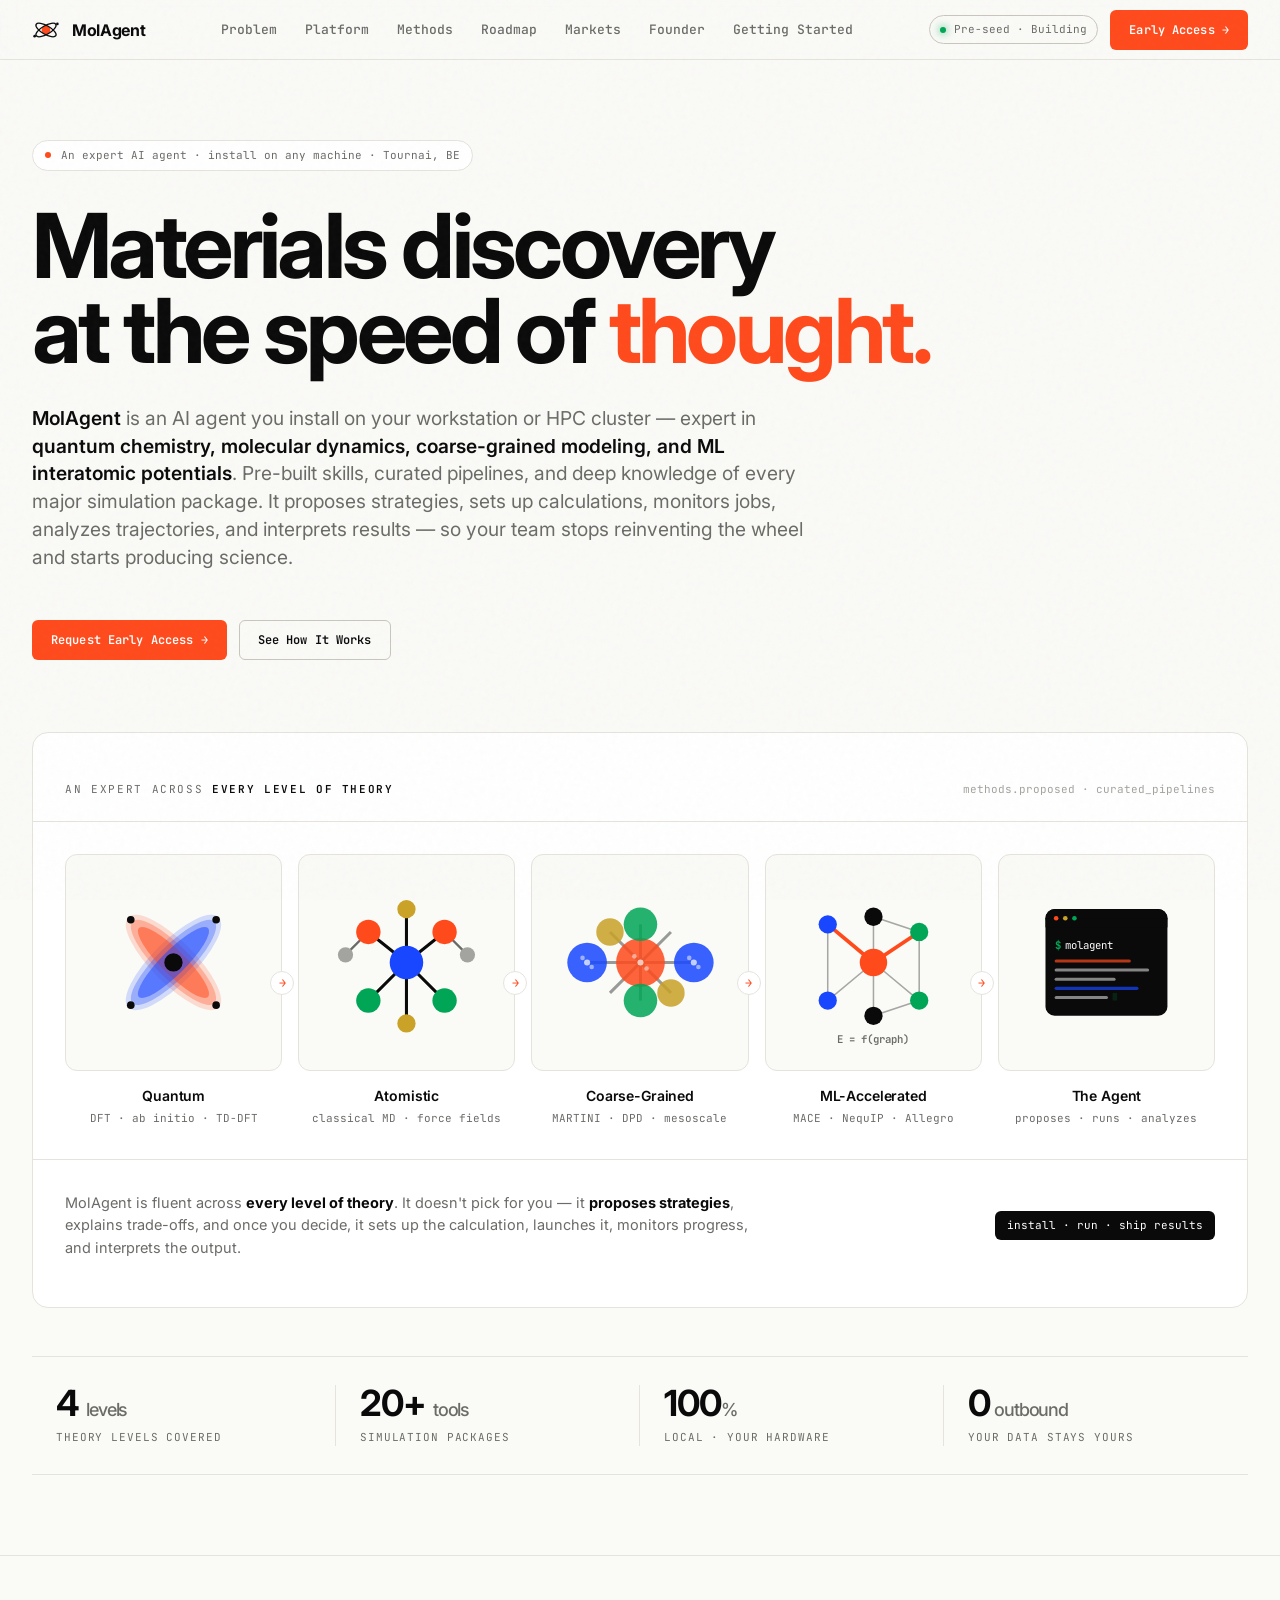
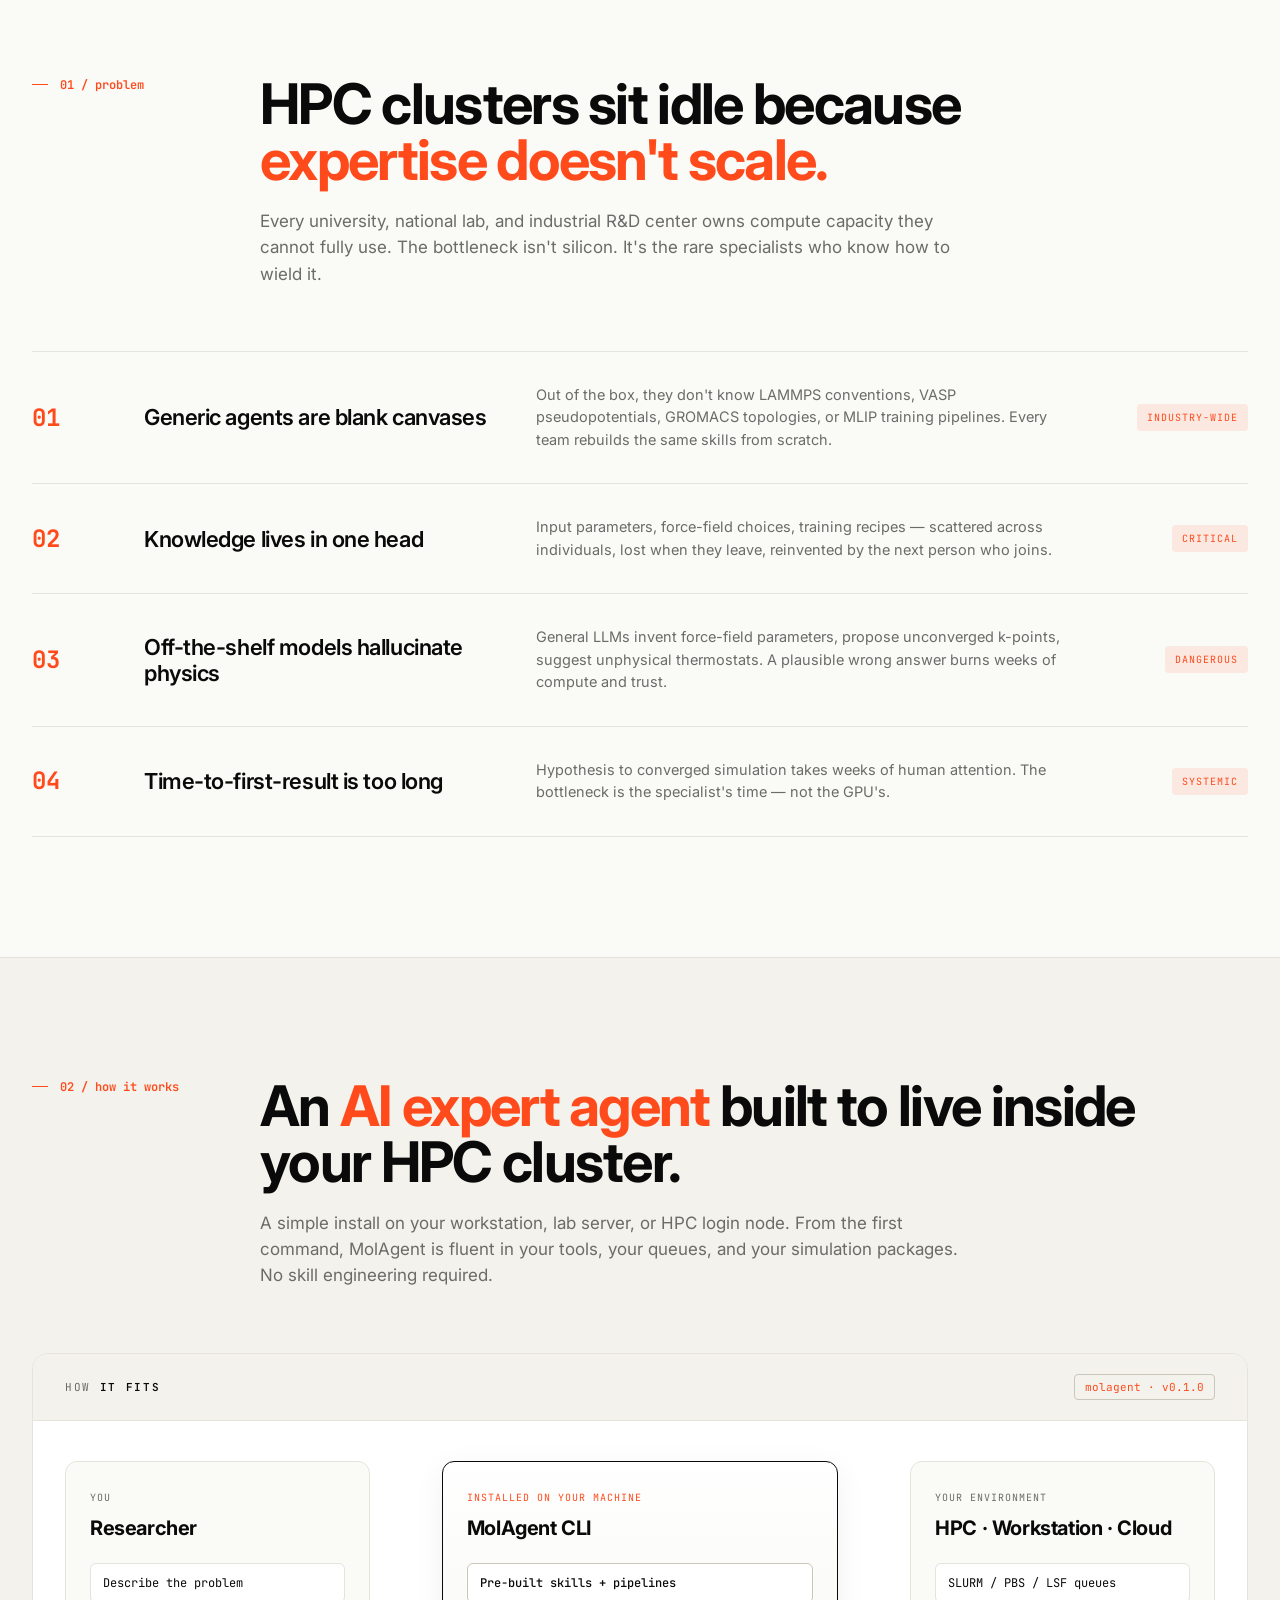
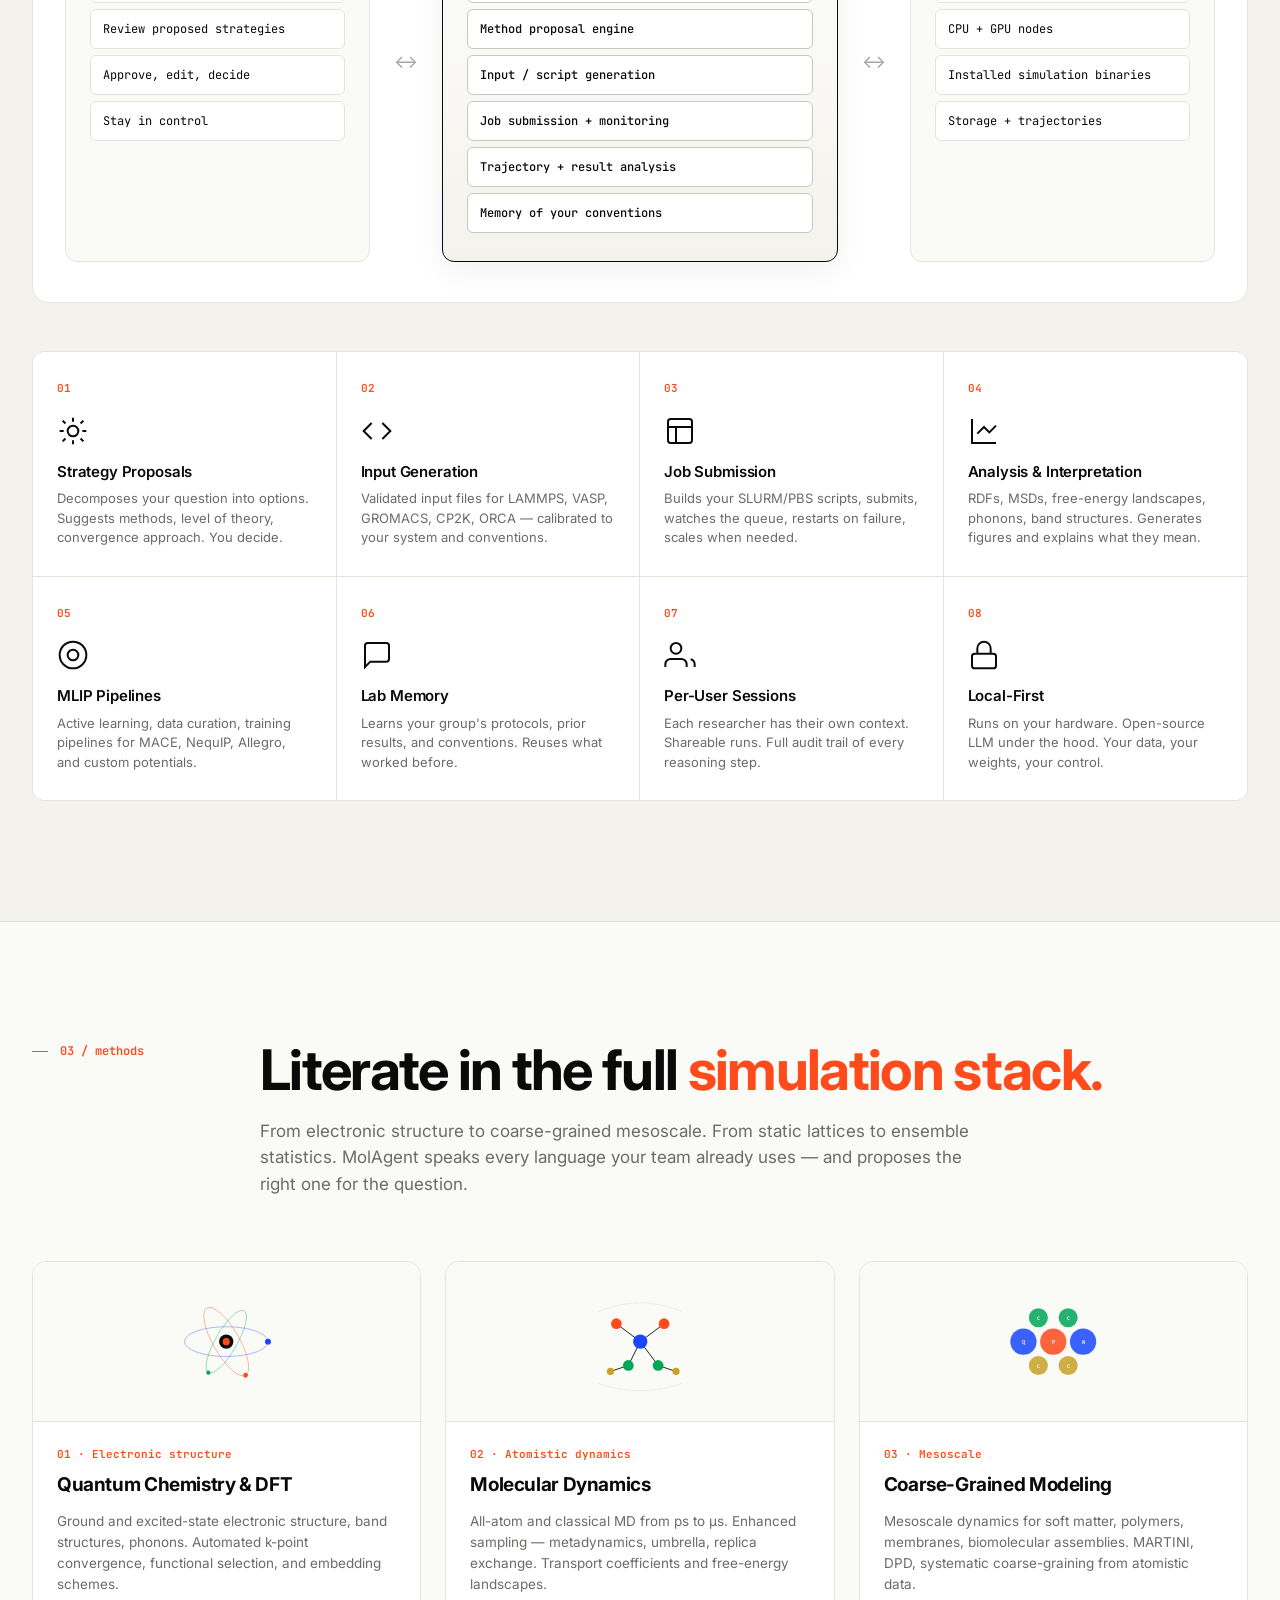
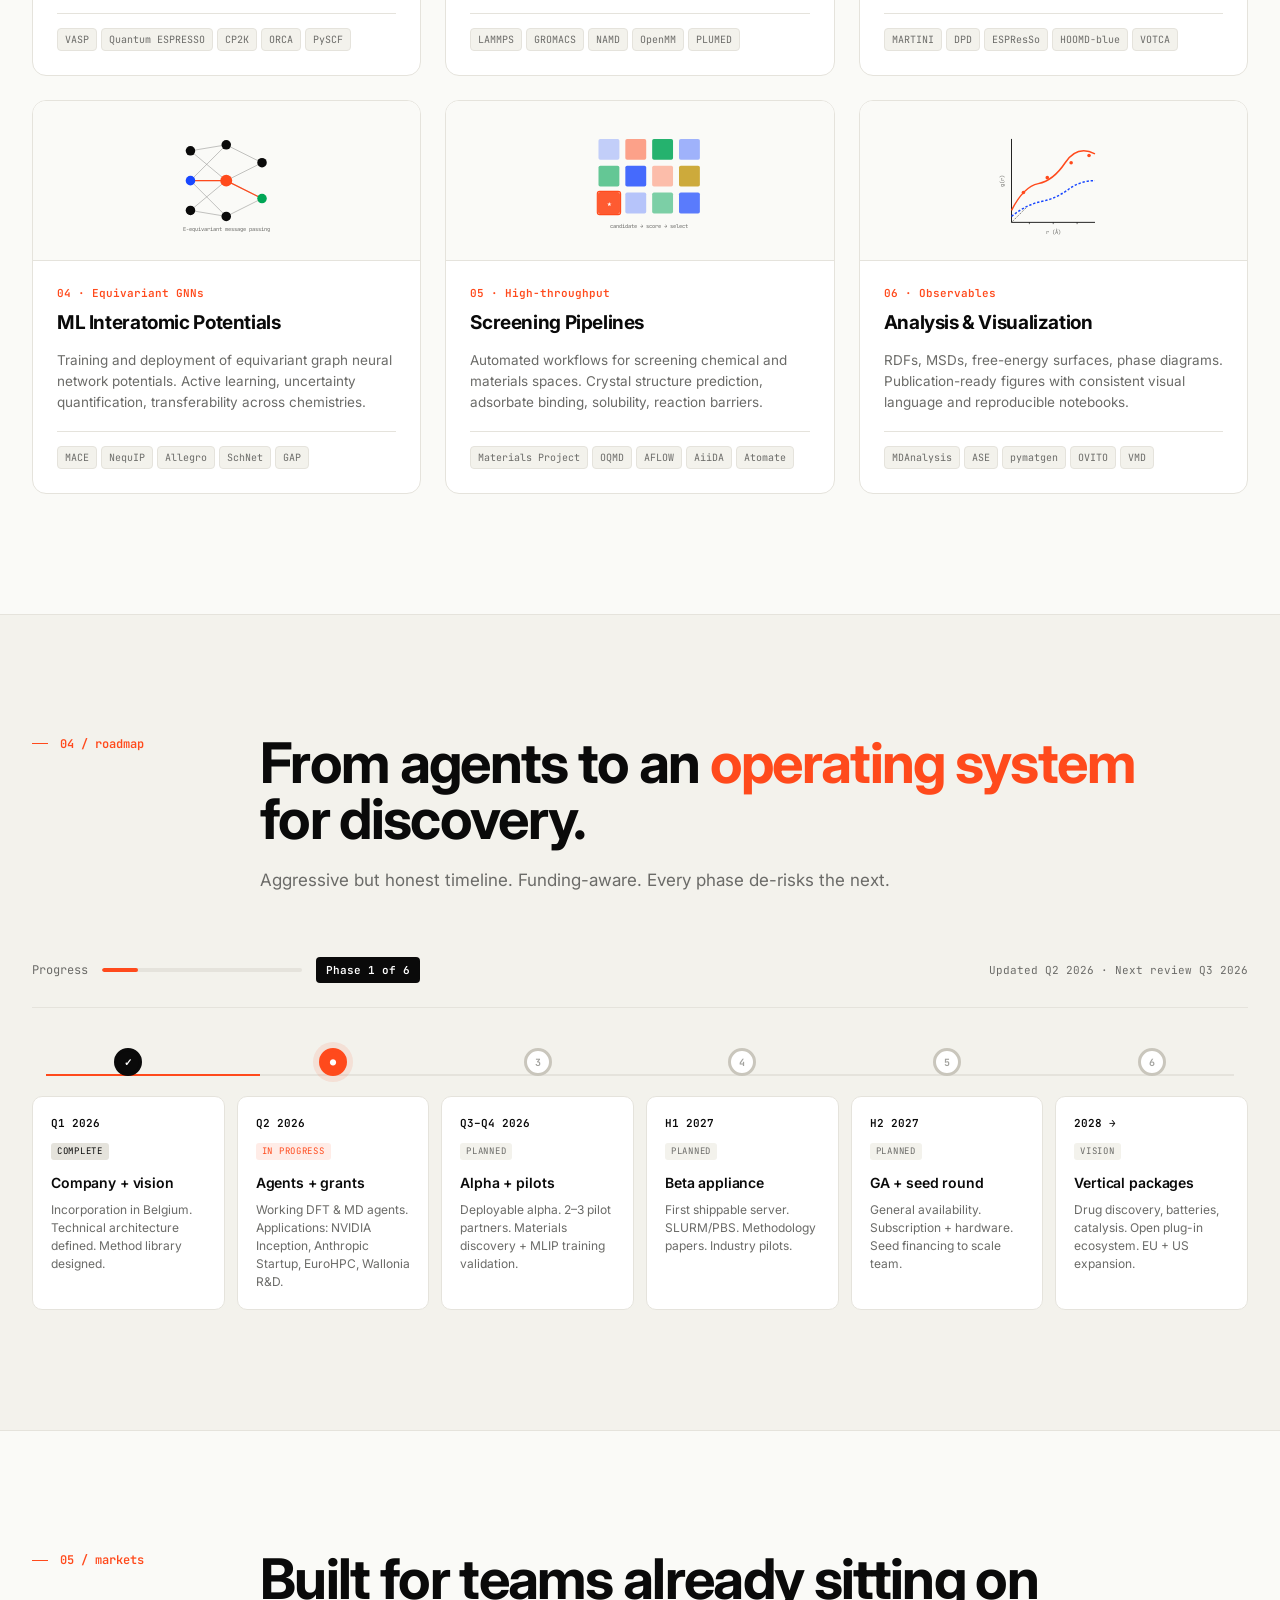
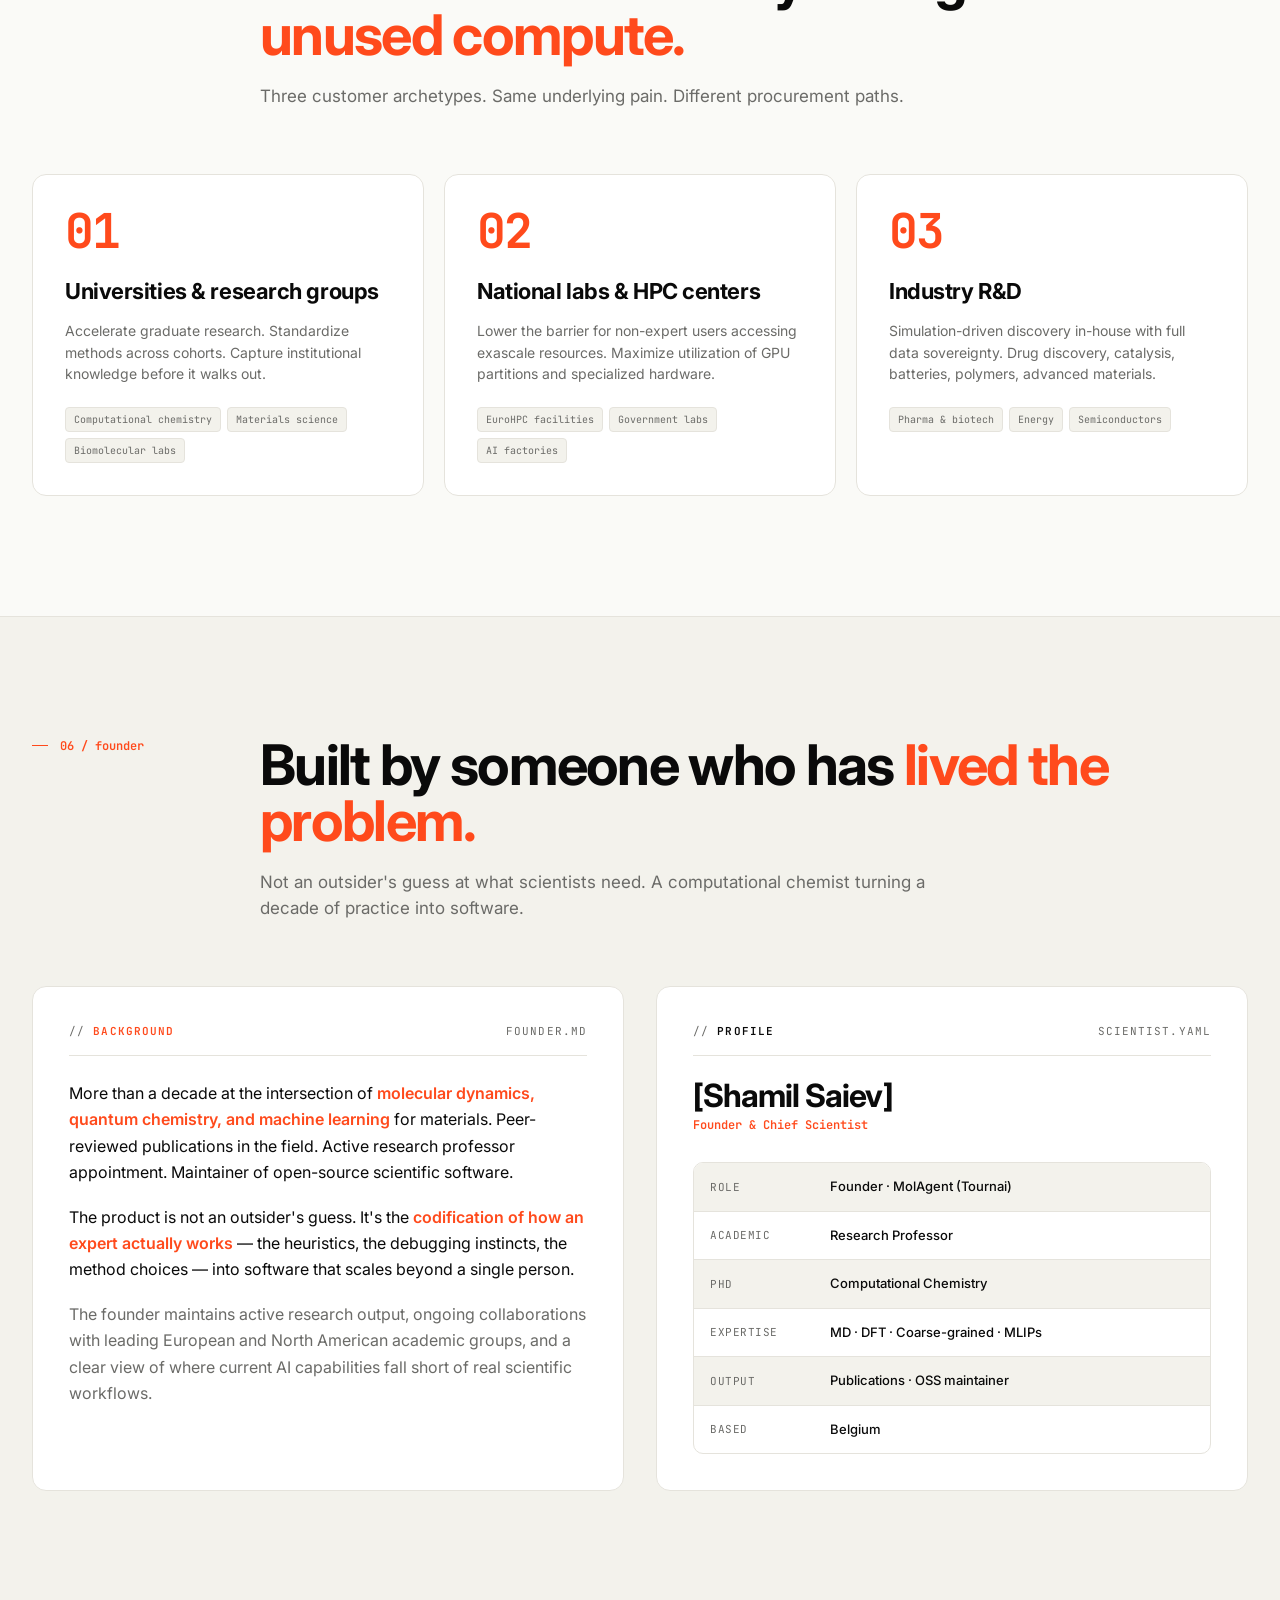
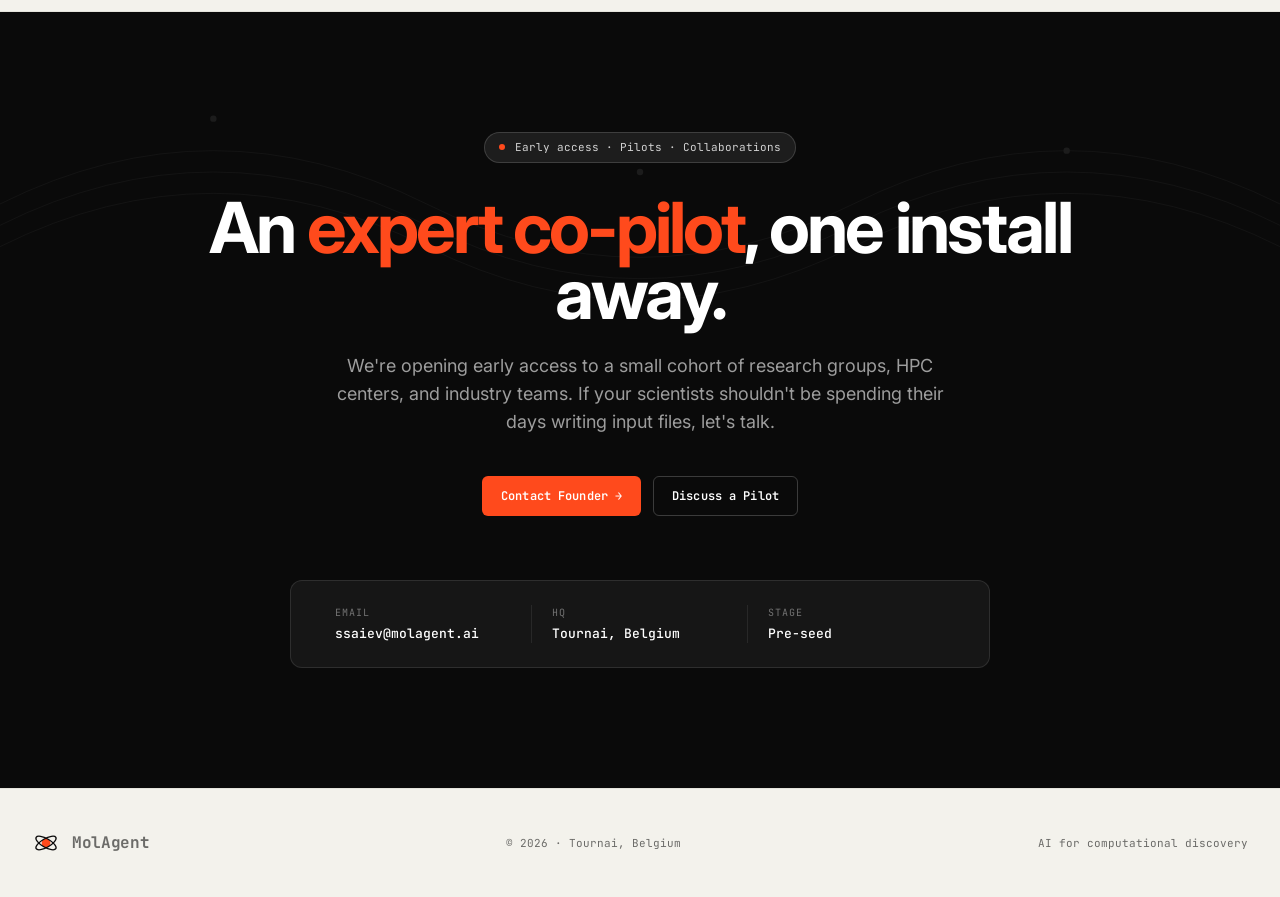
==== index.html @ 785f3c40 "fix: use real ssaiev@molagent.ai in contact links Replace placeholder molagent.example addresses in " ====
<!DOCTYPE html>
<html lang="en">
<head>
<meta charset="UTF-8" />
<meta name="viewport" content="width=device-width, initial-scale=1.0" />
<title>MolAgent — Materials discovery at the speed of thought.</title>
<meta name="description" content="Install MolAgent on your HPC or workstation. An AI expert in molecular dynamics, quantum chemistry, coarse-grained modeling, and ML interatomic potentials — with curated skills, pipelines, and tools for every major simulation package." />

<link rel="preconnect" href="https://fonts.googleapis.com">
<link rel="preconnect" href="https://fonts.gstatic.com" crossorigin>
<link href="https://fonts.googleapis.com/css2?family=Inter:wght@300;400;500;600;700;800&family=JetBrains+Mono:wght@400;500;600&display=swap" rel="stylesheet">

<style>
:root {
  --bg: #fafaf7;
  --bg-2: #f3f2ec;
  --panel: #ffffff;
  --ink: #0a0a0a;
  --ink-2: #1a1a1a;
  --muted: #6b6b68;
  --muted-2: #a3a39f;
  --line: #e5e3dc;
  --line-strong: #c9c6bc;
  --accent: #ff4a1c;
  --accent-glow: rgba(255, 74, 28, 0.1);
  --accent-2: #1847ff;
  --accent-3: #00a656;
  --warning: #c9a227;

  --sans: 'Inter', -apple-system, BlinkMacSystemFont, sans-serif;
  --mono: 'JetBrains Mono', 'SF Mono', Menlo, monospace;
}

* { box-sizing: border-box; margin: 0; padding: 0; }
html { scroll-behavior: smooth; }

body {
  font-family: var(--sans);
  background: var(--bg);
  color: var(--ink);
  font-size: 15px;
  line-height: 1.5;
  -webkit-font-smoothing: antialiased;
  overflow-x: hidden;
}

a { color: inherit; text-decoration: none; }

/* Subtle noise/paper texture */
body::before {
  content: "";
  position: fixed;
  inset: 0;
  pointer-events: none;
  z-index: 1000;
  opacity: 0.03;
  background-image: url("data:image/svg+xml;utf8,<svg viewBox='0 0 200 200' xmlns='http://www.w3.org/2000/svg'><filter id='n'><feTurbulence type='fractalNoise' baseFrequency='0.85' numOctaves='3'/></filter><rect width='100%25' height='100%25' filter='url(%23n)'/></svg>");
}

/* ============ TOP BAR ============ */
.topbar {
  position: fixed;
  top: 0; left: 0; right: 0;
  height: 60px;
  background: rgba(250, 250, 247, 0.85);
  backdrop-filter: blur(16px);
  border-bottom: 1px solid var(--line);
  z-index: 100;
  display: flex;
  align-items: center;
}

.topbar-inner {
  max-width: 1400px;
  width: 100%;
  margin: 0 auto;
  padding: 0 32px;
  display: flex;
  align-items: center;
  justify-content: space-between;
  gap: 24px;
}

.brand {
  display: flex;
  align-items: center;
  gap: 12px;
  font-weight: 700;
  font-size: 16px;
  letter-spacing: -0.02em;
}

.brand-mark {
  width: 28px;
  height: 28px;
  position: relative;
  display: inline-block;
}

.brand-mark svg { width: 100%; height: 100%; }

.nav-links {
  display: flex;
  gap: 28px;
  font-family: var(--mono);
  font-size: 13px;
  font-weight: 500;
}

.nav-links a {
  color: var(--muted);
  transition: color 0.15s;
  position: relative;
}

.nav-links a::after {
  content: "";
  position: absolute;
  bottom: -22px;
  left: 0;
  right: 0;
  height: 2px;
  background: var(--accent);
  transform: scaleX(0);
  transition: transform 0.2s;
}

.nav-links a:hover { color: var(--ink); }
.nav-links a:hover::after { transform: scaleX(1); }

.topbar-right {
  display: flex;
  align-items: center;
  gap: 12px;
  font-family: var(--mono);
  font-size: 12px;
}

.status-pill {
  display: flex;
  align-items: center;
  gap: 8px;
  padding: 5px 10px;
  border: 1px solid var(--line-strong);
  border-radius: 100px;
  color: var(--muted);
  font-size: 11px;
}

.status-dot {
  width: 6px;
  height: 6px;
  background: var(--accent-3);
  border-radius: 50%;
  box-shadow: 0 0 8px var(--accent-3);
  animation: pulse 2s ease infinite;
}

@keyframes pulse {
  0%, 100% { opacity: 1; transform: scale(1); }
  50% { opacity: 0.6; transform: scale(1.3); }
}

.btn {
  display: inline-flex;
  align-items: center;
  gap: 8px;
  padding: 10px 18px;
  border-radius: 6px;
  font-family: var(--mono);
  font-size: 12px;
  font-weight: 600;
  letter-spacing: 0.01em;
  transition: all 0.15s;
  cursor: pointer;
  border: 1px solid transparent;
}

.btn-primary { background: var(--ink); color: var(--bg); }
.btn-primary:hover { background: var(--accent); transform: translateY(-1px); }

.btn-ghost {
  background: transparent;
  color: var(--ink);
  border-color: var(--line-strong);
}
.btn-ghost:hover { border-color: var(--ink); background: var(--bg-2); }

.btn-accent {
  background: var(--accent);
  color: white;
}
.btn-accent:hover { background: #e33a0d; transform: translateY(-1px); box-shadow: 0 6px 20px var(--accent-glow); }

@media (max-width: 900px) {
  .nav-links, .status-pill { display: none; }
  .topbar-inner { padding: 0 20px; }
}

/* ============ HERO ============ */
.hero {
  padding: 140px 32px 80px;
  border-bottom: 1px solid var(--line);
  position: relative;
  overflow: hidden;
}

.hero-inner {
  max-width: 1400px;
  margin: 0 auto;
}

.hero-tag {
  display: inline-flex;
  align-items: center;
  gap: 10px;
  padding: 6px 12px;
  background: white;
  border: 1px solid var(--line);
  border-radius: 100px;
  font-family: var(--mono);
  font-size: 11px;
  color: var(--muted);
  margin-bottom: 32px;
}

.hero-tag-dot {
  width: 6px;
  height: 6px;
  background: var(--accent);
  border-radius: 50%;
}

.hero-headline {
  font-size: clamp(40px, 7vw, 96px);
  line-height: 0.95;
  letter-spacing: -0.04em;
  font-weight: 700;
  max-width: 1200px;
  margin-bottom: 32px;
}

.hero-headline .accent {
  color: var(--accent);
}

.hero-headline .strike {
  position: relative;
  display: inline-block;
  color: var(--muted-2);
}

.hero-headline .strike::after {
  content: "";
  position: absolute;
  left: 0;
  right: 0;
  top: 52%;
  height: 4px;
  background: var(--accent);
  transform: rotate(-2deg);
}

.hero-sub {
  font-size: clamp(17px, 1.5vw, 22px);
  color: var(--muted);
  max-width: 780px;
  line-height: 1.45;
  margin-bottom: 48px;
  font-weight: 400;
}

.hero-sub strong { color: var(--ink); font-weight: 600; }

.hero-ctas {
  display: flex;
  gap: 12px;
  flex-wrap: wrap;
  margin-bottom: 72px;
}

/* ============ SCALE VIZ - THE BIG ONE ============ */
.scale-viz {
  position: relative;
  padding: 48px 0;
  margin-bottom: 48px;
  background: var(--panel);
  border: 1px solid var(--line);
  border-radius: 16px;
  overflow: hidden;
}

.scale-viz-header {
  padding: 0 32px 24px;
  display: flex;
  justify-content: space-between;
  align-items: baseline;
  flex-wrap: wrap;
  gap: 16px;
  border-bottom: 1px solid var(--line);
  margin-bottom: 32px;
}

.scale-viz-title {
  font-family: var(--mono);
  font-size: 11px;
  color: var(--muted);
  text-transform: uppercase;
  letter-spacing: 0.15em;
}

.scale-viz-title strong {
  color: var(--ink);
  font-weight: 600;
}

.scale-viz-meta {
  font-family: var(--mono);
  font-size: 11px;
  color: var(--muted-2);
}

.scale-axis {
  position: relative;
  padding: 0 32px;
  display: grid;
  grid-template-columns: repeat(5, 1fr);
  gap: 16px;
  align-items: end;
}

.scale-item {
  position: relative;
  text-align: center;
}

.scale-viz-box {
  width: 100%;
  aspect-ratio: 1;
  background: var(--bg);
  border: 1px solid var(--line);
  border-radius: 12px;
  display: grid;
  place-items: center;
  margin-bottom: 14px;
  transition: all 0.3s;
  overflow: hidden;
  position: relative;
}

.scale-item:hover .scale-viz-box {
  border-color: var(--accent);
  transform: translateY(-4px);
  box-shadow: 0 12px 32px rgba(0,0,0,0.08);
}

.scale-item:hover .scale-viz-box svg {
  transform: scale(1.05);
}

.scale-viz-box svg {
  width: 85%;
  height: 85%;
  transition: transform 0.3s;
}

.scale-label {
  font-weight: 600;
  font-size: 14px;
  margin-bottom: 4px;
  letter-spacing: -0.01em;
}

.scale-units {
  font-family: var(--mono);
  font-size: 11px;
  color: var(--muted);
}

.scale-arrow {
  position: absolute;
  top: calc(50% - 20px);
  right: -12px;
  width: 24px;
  height: 24px;
  background: white;
  border: 1px solid var(--line);
  border-radius: 50%;
  display: grid;
  place-items: center;
  color: var(--accent);
  font-family: var(--mono);
  font-size: 12px;
  font-weight: 600;
  z-index: 2;
}

.scale-item:last-child .scale-arrow { display: none; }

.scale-caption {
  padding: 32px 32px 0;
  border-top: 1px solid var(--line);
  margin-top: 32px;
  display: grid;
  grid-template-columns: 1fr auto;
  gap: 24px;
  align-items: center;
}

.scale-caption-text {
  font-size: 14.5px;
  color: var(--muted);
  line-height: 1.55;
  max-width: 700px;
}

.scale-caption-text strong { color: var(--ink); }

.scale-caption-badge {
  font-family: var(--mono);
  font-size: 11px;
  padding: 6px 12px;
  background: var(--ink);
  color: white;
  border-radius: 6px;
}

@media (max-width: 900px) {
  .scale-axis { grid-template-columns: repeat(3, 1fr); }
  .scale-item:nth-child(4) .scale-arrow,
  .scale-item:nth-child(3) .scale-arrow { display: none; }
}

@media (max-width: 560px) {
  .scale-axis { grid-template-columns: repeat(2, 1fr); }
  .scale-arrow { display: none !important; }
  .scale-caption { grid-template-columns: 1fr; }
}

/* ============ HERO STATS STRIP ============ */
.stats-strip {
  display: grid;
  grid-template-columns: repeat(4, 1fr);
  gap: 0;
  border-top: 1px solid var(--line);
  border-bottom: 1px solid var(--line);
  padding: 28px 0;
  margin-top: 32px;
}

.stat {
  text-align: left;
  padding: 0 24px;
  border-right: 1px solid var(--line);
}

.stat:last-child { border-right: none; }

.stat-num {
  font-size: 36px;
  font-weight: 700;
  letter-spacing: -0.03em;
  line-height: 1;
  margin-bottom: 8px;
}

.stat-num .unit {
  font-size: 18px;
  color: var(--muted);
  font-weight: 500;
}

.stat-label {
  font-family: var(--mono);
  font-size: 11px;
  color: var(--muted);
  text-transform: uppercase;
  letter-spacing: 0.08em;
}

@media (max-width: 700px) {
  .stats-strip { grid-template-columns: 1fr 1fr; }
  .stat { padding: 16px; border-right: none; border-bottom: 1px solid var(--line); }
  .stat:nth-child(3), .stat:last-child { border-bottom: none; }
}

/* ============ SECTIONS ============ */
.section {
  padding: 120px 32px;
  border-bottom: 1px solid var(--line);
}

.section-inner { max-width: 1400px; margin: 0 auto; }

.section-alt { background: var(--bg-2); }

.section-header {
  display: grid;
  grid-template-columns: 180px 1fr;
  gap: 48px;
  margin-bottom: 64px;
  align-items: start;
}

.section-num {
  font-family: var(--mono);
  font-size: 12px;
  color: var(--accent);
  font-weight: 600;
  display: flex;
  align-items: center;
  gap: 12px;
  position: sticky;
  top: 80px;
}

.section-num::before {
  content: "";
  width: 16px;
  height: 1px;
  background: var(--accent);
}

.section-title {
  font-size: clamp(32px, 4.5vw, 56px);
  line-height: 1.0;
  letter-spacing: -0.03em;
  font-weight: 700;
  margin-bottom: 20px;
  max-width: 900px;
}

.section-title .accent { color: var(--accent); }

.section-intro {
  color: var(--muted);
  font-size: 17px;
  line-height: 1.55;
  max-width: 720px;
}

@media (max-width: 900px) {
  .section { padding: 72px 24px; }
  .section-header { grid-template-columns: 1fr; gap: 16px; }
  .section-num { position: static; }
}

/* ============ PROBLEM ============ */
.problem-rows {
  display: flex;
  flex-direction: column;
  border-top: 1px solid var(--line);
}

.problem-row {
  display: grid;
  grid-template-columns: 80px 1fr 1.5fr 140px;
  gap: 32px;
  padding: 32px 0;
  border-bottom: 1px solid var(--line);
  align-items: center;
  transition: background 0.2s;
}

.problem-row:hover { background: var(--panel); }

.problem-idx {
  font-family: var(--mono);
  font-size: 24px;
  font-weight: 700;
  color: var(--accent);
  letter-spacing: -0.02em;
}

.problem-head {
  font-size: 22px;
  font-weight: 600;
  letter-spacing: -0.02em;
  line-height: 1.2;
}

.problem-body {
  color: var(--muted);
  font-size: 14.5px;
  line-height: 1.55;
}

.problem-severity {
  font-family: var(--mono);
  font-size: 10px;
  text-align: right;
  text-transform: uppercase;
  letter-spacing: 0.1em;
  color: var(--accent);
  padding: 6px 10px;
  background: var(--accent-glow);
  border-radius: 4px;
  display: inline-block;
  justify-self: end;
}

@media (max-width: 900px) {
  .problem-row {
    grid-template-columns: 60px 1fr;
    gap: 16px;
  }
  .problem-body {
    grid-column: 1 / -1;
    margin-top: 4px;
  }
  .problem-severity {
    grid-column: 1 / -1;
    justify-self: start;
    margin-top: 8px;
  }
}

/* ============ PLATFORM ARCHITECTURE ============ */
.arch {
  margin-bottom: 48px;
  background: var(--panel);
  border: 1px solid var(--line);
  border-radius: 16px;
  overflow: hidden;
}

.arch-head {
  padding: 20px 32px;
  border-bottom: 1px solid var(--line);
  display: flex;
  justify-content: space-between;
  align-items: center;
  background: var(--bg-2);
}

.arch-head-title {
  font-family: var(--mono);
  font-size: 11px;
  color: var(--muted);
  text-transform: uppercase;
  letter-spacing: 0.15em;
}

.arch-head-title strong { color: var(--ink); font-weight: 600; }

.arch-head-version {
  font-family: var(--mono);
  font-size: 11px;
  color: var(--accent);
  padding: 4px 10px;
  border: 1px solid var(--line-strong);
  border-radius: 4px;
}

.arch-body {
  padding: 40px 32px;
  display: grid;
  grid-template-columns: 1fr auto 1.3fr auto 1fr;
  gap: 24px;
  align-items: stretch;
}

.arch-col {
  padding: 28px 24px;
  background: var(--bg);
  border: 1px solid var(--line);
  border-radius: 12px;
  position: relative;
}

.arch-col.central {
  background: linear-gradient(180deg, white, var(--bg-2));
  border-color: var(--ink);
  box-shadow: 0 8px 32px rgba(0,0,0,0.06);
}

.arch-tag {
  font-family: var(--mono);
  font-size: 10px;
  color: var(--muted);
  text-transform: uppercase;
  letter-spacing: 0.1em;
  margin-bottom: 8px;
}

.arch-col.central .arch-tag { color: var(--accent); }

.arch-name {
  font-size: 20px;
  font-weight: 700;
  margin-bottom: 20px;
  letter-spacing: -0.02em;
}

.arch-items {
  list-style: none;
  display: flex;
  flex-direction: column;
  gap: 6px;
}

.arch-items li {
  padding: 10px 12px;
  background: white;
  border: 1px solid var(--line);
  border-radius: 6px;
  font-family: var(--mono);
  font-size: 12px;
  color: var(--ink);
}

.arch-col.central .arch-items li {
  background: white;
  border-color: var(--line-strong);
  font-weight: 500;
}

.arch-connector {
  display: flex;
  align-items: center;
  justify-content: center;
  color: var(--muted-2);
  font-size: 18px;
  min-width: 20px;
}

@media (max-width: 1000px) {
  .arch-body {
    grid-template-columns: 1fr;
    gap: 12px;
  }
  .arch-connector { transform: rotate(90deg); padding: 4px 0; }
}

/* ============ CAPABILITY GRID ============ */
.caps {
  display: grid;
  grid-template-columns: repeat(4, 1fr);
  gap: 0;
  border: 1px solid var(--line);
  border-radius: 12px;
  overflow: hidden;
  background: var(--panel);
}

.cap {
  padding: 28px 24px;
  border-right: 1px solid var(--line);
  border-bottom: 1px solid var(--line);
  transition: background 0.2s;
  position: relative;
}

.cap:hover { background: var(--bg-2); }

.cap:nth-child(4n) { border-right: none; }
.cap:nth-last-child(-n+4) { border-bottom: none; }

.cap-num {
  font-family: var(--mono);
  font-size: 11px;
  color: var(--accent);
  margin-bottom: 18px;
  font-weight: 600;
}

.cap-ico {
  width: 32px; height: 32px;
  margin-bottom: 14px;
  color: var(--ink);
}

.cap-ico svg { width: 100%; height: 100%; }

.cap-title {
  font-size: 15px;
  font-weight: 600;
  margin-bottom: 6px;
  letter-spacing: -0.01em;
}

.cap-desc {
  font-size: 13px;
  color: var(--muted);
  line-height: 1.5;
}

@media (max-width: 900px) {
  .caps { grid-template-columns: 1fr 1fr; }
  .cap:nth-child(4n) { border-right: 1px solid var(--line); }
  .cap:nth-child(2n) { border-right: none; }
  .cap:nth-last-child(-n+4) { border-bottom: 1px solid var(--line); }
  .cap:nth-last-child(-n+2) { border-bottom: none; }
}

@media (max-width: 520px) {
  .caps { grid-template-columns: 1fr; }
  .cap { border-right: none !important; border-bottom: 1px solid var(--line) !important; }
  .cap:last-child { border-bottom: none !important; }
}

/* ============ METHODS - REVISED ============ */
.methods-grid {
  display: grid;
  grid-template-columns: repeat(3, 1fr);
  gap: 24px;
}

.method {
  background: var(--panel);
  border: 1px solid var(--line);
  border-radius: 14px;
  overflow: hidden;
  transition: all 0.2s;
}

.method:hover {
  border-color: var(--ink);
  transform: translateY(-3px);
  box-shadow: 0 16px 40px rgba(0,0,0,0.06);
}

.method-viz {
  height: 160px;
  background: var(--bg);
  border-bottom: 1px solid var(--line);
  display: grid;
  place-items: center;
  position: relative;
  overflow: hidden;
}

.method-viz svg {
  width: 75%;
  height: 75%;
}

.method-body { padding: 24px; }

.method-code {
  font-family: var(--mono);
  font-size: 11px;
  color: var(--accent);
  margin-bottom: 8px;
  font-weight: 600;
}

.method-name {
  font-size: 19px;
  font-weight: 700;
  margin-bottom: 12px;
  letter-spacing: -0.02em;
}

.method-desc {
  font-size: 13.5px;
  color: var(--muted);
  line-height: 1.55;
  margin-bottom: 18px;
}

.method-stack {
  display: flex;
  flex-wrap: wrap;
  gap: 4px;
  padding-top: 14px;
  border-top: 1px solid var(--line);
}

.stack-tag {
  font-family: var(--mono);
  font-size: 10px;
  padding: 3px 7px;
  background: var(--bg-2);
  border: 1px solid var(--line);
  border-radius: 4px;
  color: var(--muted);
}

@media (max-width: 900px) { .methods-grid { grid-template-columns: 1fr 1fr; } }
@media (max-width: 540px) { .methods-grid { grid-template-columns: 1fr; } }

/* ============ ROADMAP ============ */
.rm-header-row {
  display: flex;
  justify-content: space-between;
  align-items: center;
  flex-wrap: wrap;
  gap: 16px;
  margin-bottom: 40px;
  padding-bottom: 24px;
  border-bottom: 1px solid var(--line);
}

.rm-progress-ui {
  display: flex;
  align-items: center;
  gap: 14px;
  font-family: var(--mono);
  font-size: 12px;
}

.rm-bar {
  width: 200px;
  height: 4px;
  background: var(--line);
  border-radius: 2px;
  overflow: hidden;
  position: relative;
}

.rm-bar-fill {
  position: absolute;
  top: 0; left: 0; bottom: 0;
  width: 18%;
  background: var(--accent);
  border-radius: 2px;
}

.rm-phase {
  padding: 5px 10px;
  background: var(--ink);
  color: white;
  border-radius: 4px;
  font-size: 11px;
  font-weight: 600;
}

.rm-timeline {
  display: grid;
  grid-template-columns: repeat(6, 1fr);
  gap: 12px;
  position: relative;
}

.rm-track {
  position: absolute;
  top: 26px;
  left: 14px;
  right: 14px;
  height: 2px;
  background: var(--line);
}

.rm-track::before {
  content: "";
  position: absolute;
  top: 0; bottom: 0; left: 0;
  width: 18%;
  background: var(--accent);
}

.rm-node {
  position: relative;
  padding: 0;
}

.rm-dot {
  width: 28px; height: 28px;
  background: white;
  border: 3px solid var(--line-strong);
  border-radius: 50%;
  margin: 0 auto 20px;
  position: relative;
  z-index: 2;
  display: grid;
  place-items: center;
  font-family: var(--mono);
  font-size: 10px;
  font-weight: 700;
  color: var(--muted-2);
}

.rm-dot.done {
  background: var(--ink);
  border-color: var(--ink);
  color: white;
}

.rm-dot.active {
  background: var(--accent);
  border-color: var(--accent);
  color: white;
  box-shadow: 0 0 0 6px var(--accent-glow);
}

.rm-card {
  background: var(--panel);
  border: 1px solid var(--line);
  border-radius: 10px;
  padding: 18px;
  height: calc(100% - 48px);
  transition: all 0.2s;
}

.rm-card:hover {
  border-color: var(--ink);
  transform: translateY(-2px);
}

.rm-date {
  font-family: var(--mono);
  font-size: 11px;
  font-weight: 600;
  color: var(--ink);
  margin-bottom: 6px;
}

.rm-status {
  font-family: var(--mono);
  font-size: 9px;
  text-transform: uppercase;
  letter-spacing: 0.08em;
  color: var(--muted);
  margin-bottom: 12px;
  display: inline-block;
  padding: 2px 6px;
  background: var(--bg-2);
  border-radius: 3px;
}

.rm-status.done { color: var(--ink); background: var(--line); }
.rm-status.active { color: var(--accent); background: var(--accent-glow); }

.rm-title {
  font-size: 14px;
  font-weight: 600;
  margin-bottom: 8px;
  letter-spacing: -0.01em;
}

.rm-text {
  font-size: 12px;
  color: var(--muted);
  line-height: 1.5;
}

@media (max-width: 1100px) {
  .rm-timeline { grid-template-columns: 1fr; gap: 16px; }
  .rm-track { display: none; }
  .rm-node { display: grid; grid-template-columns: 60px 1fr; gap: 0; }
  .rm-dot { margin: 0; }
  .rm-card { height: auto; }
}

/* ============ MARKETS ============ */
.markets-grid {
  display: grid;
  grid-template-columns: repeat(3, 1fr);
  gap: 20px;
}

.market {
  padding: 32px;
  background: var(--panel);
  border: 1px solid var(--line);
  border-radius: 14px;
  position: relative;
  transition: all 0.2s;
}

.market:hover {
  border-color: var(--ink);
  transform: translateY(-3px);
  box-shadow: 0 16px 40px rgba(0,0,0,0.06);
}

.market-letter {
  font-family: var(--mono);
  font-size: 48px;
  font-weight: 700;
  color: var(--accent);
  letter-spacing: -0.04em;
  line-height: 1;
  margin-bottom: 20px;
}

.market-title {
  font-size: 22px;
  font-weight: 700;
  letter-spacing: -0.02em;
  margin-bottom: 12px;
}

.market-desc {
  color: var(--muted);
  font-size: 14px;
  line-height: 1.55;
  margin-bottom: 22px;
}

.market-tags {
  display: flex;
  flex-wrap: wrap;
  gap: 6px;
}

.market-tag {
  font-family: var(--mono);
  font-size: 10px;
  padding: 4px 8px;
  background: var(--bg-2);
  border: 1px solid var(--line);
  border-radius: 4px;
  color: var(--muted);
}

@media (max-width: 900px) { .markets-grid { grid-template-columns: 1fr; } }

/* ============ FOUNDER ============ */
.founder-layout {
  display: grid;
  grid-template-columns: 1fr 1fr;
  gap: 32px;
}

.founder-panel {
  padding: 36px;
  background: var(--panel);
  border: 1px solid var(--line);
  border-radius: 14px;
  position: relative;
}

.founder-panel-head {
  display: flex;
  justify-content: space-between;
  align-items: center;
  font-family: var(--mono);
  font-size: 11px;
  color: var(--muted);
  text-transform: uppercase;
  letter-spacing: 0.1em;
  margin-bottom: 24px;
  padding-bottom: 16px;
  border-bottom: 1px solid var(--line);
}

.founder-panel-head strong { color: var(--ink); font-weight: 600; }

.founder-prose p {
  font-size: 16px;
  color: var(--ink);
  line-height: 1.65;
  margin-bottom: 18px;
}

.founder-prose p:last-child { color: var(--muted); margin-bottom: 0; }

.founder-prose strong { color: var(--accent); font-weight: 600; }

.founder-name {
  font-size: 32px;
  font-weight: 700;
  letter-spacing: -0.03em;
  margin-bottom: 4px;
  line-height: 1;
}

.founder-role {
  font-family: var(--mono);
  font-size: 12px;
  color: var(--accent);
  font-weight: 600;
  margin-bottom: 28px;
}

.founder-grid {
  display: grid;
  gap: 0;
  border: 1px solid var(--line);
  border-radius: 10px;
  overflow: hidden;
}

.founder-row {
  display: grid;
  grid-template-columns: 120px 1fr;
  padding: 14px 16px;
  border-bottom: 1px solid var(--line);
  font-size: 13px;
  align-items: center;
}

.founder-row:last-child { border-bottom: none; }
.founder-row:nth-child(odd) { background: var(--bg-2); }

.founder-row .k {
  font-family: var(--mono);
  font-size: 11px;
  color: var(--muted);
  text-transform: uppercase;
  letter-spacing: 0.05em;
}

.founder-row .v { color: var(--ink); font-weight: 500; }

@media (max-width: 900px) { .founder-layout { grid-template-columns: 1fr; } }

/* ============ CTA ============ */
.cta-wrap {
  background: var(--ink);
  color: white;
  padding: 120px 32px;
  text-align: center;
  position: relative;
  overflow: hidden;
}

.cta-bg-viz {
  position: absolute;
  inset: 0;
  opacity: 0.07;
  pointer-events: none;
}

.cta-inner {
  max-width: 900px;
  margin: 0 auto;
  position: relative;
  z-index: 2;
}

.cta-tag {
  display: inline-flex;
  align-items: center;
  gap: 10px;
  padding: 6px 14px;
  background: rgba(255,255,255,0.08);
  border: 1px solid rgba(255,255,255,0.15);
  border-radius: 100px;
  font-family: var(--mono);
  font-size: 11px;
  color: rgba(255,255,255,0.8);
  margin-bottom: 32px;
}

.cta-tag-dot {
  width: 6px; height: 6px;
  background: var(--accent);
  border-radius: 50%;
}

.cta-title {
  font-size: clamp(36px, 5.5vw, 72px);
  line-height: 0.95;
  letter-spacing: -0.04em;
  font-weight: 700;
  margin-bottom: 24px;
}

.cta-title .accent { color: var(--accent); }

.cta-sub {
  font-size: 18px;
  color: rgba(255,255,255,0.6);
  max-width: 640px;
  margin: 0 auto 40px;
  line-height: 1.55;
}

.cta-actions {
  display: flex;
  gap: 12px;
  justify-content: center;
  flex-wrap: wrap;
  margin-bottom: 64px;
}

.btn-white {
  background: white;
  color: var(--ink);
}
.btn-white:hover { background: var(--accent); color: white; transform: translateY(-1px); }

.btn-dark-ghost {
  background: transparent;
  color: white;
  border: 1px solid rgba(255,255,255,0.2);
}
.btn-dark-ghost:hover { border-color: white; background: rgba(255,255,255,0.05); }

.cta-contact {
  display: grid;
  grid-template-columns: repeat(3, 1fr);
  gap: 0;
  padding: 24px;
  background: rgba(255,255,255,0.05);
  border: 1px solid rgba(255,255,255,0.1);
  border-radius: 12px;
  max-width: 700px;
  margin: 0 auto;
}

.cta-cell {
  padding: 0 20px;
  text-align: left;
  border-right: 1px solid rgba(255,255,255,0.08);
}

.cta-cell:last-child { border-right: none; }

.cta-cell .k {
  font-family: var(--mono);
  font-size: 10px;
  color: rgba(255,255,255,0.4);
  text-transform: uppercase;
  letter-spacing: 0.1em;
  margin-bottom: 4px;
}

.cta-cell .v {
  font-family: var(--mono);
  font-size: 13px;
  color: white;
  font-weight: 500;
}

@media (max-width: 700px) {
  .cta-contact { grid-template-columns: 1fr; gap: 16px; }
  .cta-cell { border-right: none; border-bottom: 1px solid rgba(255,255,255,0.08); padding-bottom: 16px; }
  .cta-cell:last-child { border-bottom: none; }
}

/* ============ FOOTER ============ */
.footer {
  padding: 40px 32px;
  background: var(--bg-2);
  border-top: 1px solid var(--line);
}

.footer-inner {
  max-width: 1400px;
  margin: 0 auto;
  display: flex;
  justify-content: space-between;
  align-items: center;
  flex-wrap: wrap;
  gap: 20px;
  font-family: var(--mono);
  font-size: 11px;
  color: var(--muted);
}

/* Rotating orbital animation */
@keyframes rotate-orbital {
  to { transform: rotate(360deg); }
}

.orbital-spin {
  transform-origin: center;
  animation: rotate-orbital 20s linear infinite;
}

.orbital-spin-rev {
  transform-origin: center;
  animation: rotate-orbital 14s linear infinite reverse;
}

/* Trajectory animation on scale viz */
@keyframes bond-vibrate {
  0%, 100% { stroke-dashoffset: 0; }
  50% { stroke-dashoffset: 10; }
}

@keyframes atom-float {
  0%, 100% { transform: translate(0, 0); }
  50% { transform: translate(1px, -1px); }
}
</style>
</head>
<body>

<!-- TOP BAR -->
<div class="topbar">
  <div class="topbar-inner">
    <a href="#" class="brand">
      <span class="brand-mark">
        <svg viewBox="0 0 32 32" fill="none" xmlns="http://www.w3.org/2000/svg">
          <circle cx="16" cy="16" r="5" fill="#ff4a1c"/>
          <ellipse cx="16" cy="16" rx="13" ry="5" stroke="#0a0a0a" stroke-width="1.5" fill="none" transform="rotate(30 16 16)"/>
          <ellipse cx="16" cy="16" rx="13" ry="5" stroke="#0a0a0a" stroke-width="1.5" fill="none" transform="rotate(-30 16 16)"/>
          <circle cx="29" cy="9" r="1.5" fill="#0a0a0a"/>
          <circle cx="3" cy="23" r="1.5" fill="#0a0a0a"/>
        </svg>
      </span>
      <span>MolAgent</span>
    </a>
    <nav class="nav-links">
      <a href="#problem">Problem</a>
      <a href="#platform">Platform</a>
      <a href="#methods">Methods</a>
      <a href="#roadmap">Roadmap</a>
      <a href="#markets">Markets</a>
      <a href="#founder">Founder</a>
      <a href="docs.html">Getting Started</a>
    </nav>
    <div class="topbar-right">
      <span class="status-pill">
        <span class="status-dot"></span>
        <span>Pre-seed · Building</span>
      </span>
      <a href="#contact" class="btn btn-accent">Early Access →</a>
    </div>
  </div>
</div>

<!-- HERO -->
<section class="hero">
  <div class="hero-inner">
    <div class="hero-tag">
      <span class="hero-tag-dot"></span>
      <span>An expert AI agent · install on any machine · Tournai, BE</span>
    </div>

    <h1 class="hero-headline">
      Materials discovery<br>
      at the speed of <span class="accent">thought.</span>
    </h1>

    <p class="hero-sub">
      <strong>MolAgent</strong> is an AI agent you install on your workstation or HPC cluster — expert in <strong>quantum chemistry, molecular dynamics, coarse-grained modeling, and ML interatomic potentials</strong>. Pre-built skills, curated pipelines, and deep knowledge of every major simulation package. It proposes strategies, sets up calculations, monitors jobs, analyzes trajectories, and interprets results — so your team stops reinventing the wheel and starts producing science.
    </p>

    <div class="hero-ctas">
      <a href="#contact" class="btn btn-accent">Request Early Access →</a>
      <a href="#platform" class="btn btn-ghost">See How It Works</a>
    </div>

    <!-- THE BIG LEVELS-OF-THEORY VISUALIZATION -->
    <div class="scale-viz">
      <div class="scale-viz-header">
        <div class="scale-viz-title">An expert across <strong>every level of theory</strong></div>
        <div class="scale-viz-meta">methods.proposed · curated_pipelines</div>
      </div>

      <div class="scale-axis">

        <!-- 1. Quantum / electronic structure -->
        <div class="scale-item">
          <div class="scale-viz-box">
            <svg viewBox="0 0 120 120" xmlns="http://www.w3.org/2000/svg">
              <!-- electron density / orbital lobes -->
              <g>
                <!-- p-orbital style lobes -->
                <ellipse cx="60" cy="60" rx="42" ry="14" fill="#ff4a1c" opacity="0.18" transform="rotate(45 60 60)"/>
                <ellipse cx="60" cy="60" rx="42" ry="14" fill="#1847ff" opacity="0.18" transform="rotate(-45 60 60)"/>
                <ellipse cx="60" cy="60" rx="38" ry="11" fill="#ff4a1c" opacity="0.3" transform="rotate(45 60 60)"/>
                <ellipse cx="60" cy="60" rx="38" ry="11" fill="#1847ff" opacity="0.3" transform="rotate(-45 60 60)"/>
                <ellipse cx="60" cy="60" rx="32" ry="8" fill="#ff4a1c" opacity="0.5" transform="rotate(45 60 60)"/>
                <ellipse cx="60" cy="60" rx="32" ry="8" fill="#1847ff" opacity="0.5" transform="rotate(-45 60 60)"/>
                <!-- nucleus -->
                <circle cx="60" cy="60" r="6" fill="#0a0a0a"/>
                <!-- electron particles -->
                <circle cx="32" cy="32" r="2.5" fill="#0a0a0a"/>
                <circle cx="88" cy="88" r="2.5" fill="#0a0a0a"/>
                <circle cx="32" cy="88" r="2.5" fill="#0a0a0a"/>
                <circle cx="88" cy="32" r="2.5" fill="#0a0a0a"/>
              </g>
            </svg>
          </div>
          <div class="scale-label">Quantum</div>
          <div class="scale-units">DFT · ab initio · TD-DFT</div>
          <div class="scale-arrow">→</div>
        </div>

        <!-- 2. Atomistic / classical -->
        <div class="scale-item">
          <div class="scale-viz-box">
            <svg viewBox="0 0 120 120" xmlns="http://www.w3.org/2000/svg">
              <!-- generic atom cluster with bonds (no specific molecule) -->
              <g stroke="#0a0a0a" stroke-width="2" stroke-linecap="round">
                <line x1="60" y1="60" x2="35" y2="40"/>
                <line x1="60" y1="60" x2="85" y2="40"/>
                <line x1="60" y1="60" x2="35" y2="85"/>
                <line x1="60" y1="60" x2="85" y2="85"/>
                <line x1="60" y1="60" x2="60" y2="25"/>
                <line x1="60" y1="60" x2="60" y2="100"/>
                <!-- secondary bonds for depth -->
                <line x1="35" y1="40" x2="20" y2="55" stroke-width="1.5" opacity="0.6"/>
                <line x1="85" y1="40" x2="100" y2="55" stroke-width="1.5" opacity="0.6"/>
              </g>
              <!-- atoms (no specific element identification) -->
              <circle cx="60" cy="60" r="11" fill="#1847ff"/>
              <circle cx="35" cy="40" r="8" fill="#ff4a1c"/>
              <circle cx="85" cy="40" r="8" fill="#ff4a1c"/>
              <circle cx="35" cy="85" r="8" fill="#00a656"/>
              <circle cx="85" cy="85" r="8" fill="#00a656"/>
              <circle cx="60" cy="25" r="6" fill="#c9a227"/>
              <circle cx="60" cy="100" r="6" fill="#c9a227"/>
              <circle cx="20" cy="55" r="5" fill="#a3a39f"/>
              <circle cx="100" cy="55" r="5" fill="#a3a39f"/>
            </svg>
          </div>
          <div class="scale-label">Atomistic</div>
          <div class="scale-units">classical MD · force fields</div>
          <div class="scale-arrow">→</div>
        </div>

        <!-- 3. Coarse-grained / mesoscale -->
        <div class="scale-item">
          <div class="scale-viz-box">
            <svg viewBox="0 0 120 120" xmlns="http://www.w3.org/2000/svg">
              <!-- abstract coarse-grained beads -->
              <g>
                <!-- chain of large beads -->
                <line x1="25" y1="60" x2="95" y2="60" stroke="#0a0a0a" stroke-width="2" opacity="0.4"/>
                <line x1="60" y1="35" x2="60" y2="85" stroke="#0a0a0a" stroke-width="2" opacity="0.4"/>
                <line x1="40" y1="40" x2="80" y2="80" stroke="#0a0a0a" stroke-width="2" opacity="0.4"/>
                <line x1="80" y1="40" x2="40" y2="80" stroke="#0a0a0a" stroke-width="2" opacity="0.4"/>
                <!-- big beads grouping many atoms -->
                <circle cx="25" cy="60" r="13" fill="#1847ff" opacity="0.85"/>
                <circle cx="60" cy="60" r="16" fill="#ff4a1c" opacity="0.85"/>
                <circle cx="95" cy="60" r="13" fill="#1847ff" opacity="0.85"/>
                <circle cx="60" cy="35" r="11" fill="#00a656" opacity="0.85"/>
                <circle cx="60" cy="85" r="11" fill="#00a656" opacity="0.85"/>
                <circle cx="40" cy="40" r="9" fill="#c9a227" opacity="0.85"/>
                <circle cx="80" cy="80" r="9" fill="#c9a227" opacity="0.85"/>
                <!-- showing each bead = many atoms -->
                <circle cx="25" cy="60" r="2" fill="white" opacity="0.7"/>
                <circle cx="22" cy="57" r="1.5" fill="white" opacity="0.5"/>
                <circle cx="28" cy="63" r="1.5" fill="white" opacity="0.5"/>
                <circle cx="60" cy="60" r="2" fill="white" opacity="0.7"/>
                <circle cx="56" cy="56" r="1.5" fill="white" opacity="0.5"/>
                <circle cx="64" cy="64" r="1.5" fill="white" opacity="0.5"/>
                <circle cx="95" cy="60" r="2" fill="white" opacity="0.7"/>
                <circle cx="92" cy="57" r="1.5" fill="white" opacity="0.5"/>
                <circle cx="98" cy="63" r="1.5" fill="white" opacity="0.5"/>
              </g>
            </svg>
          </div>
          <div class="scale-label">Coarse-Grained</div>
          <div class="scale-units">MARTINI · DPD · mesoscale</div>
          <div class="scale-arrow">→</div>
        </div>

        <!-- 4. Machine-learning potentials -->
        <div class="scale-item">
          <div class="scale-viz-box">
            <svg viewBox="0 0 120 120" xmlns="http://www.w3.org/2000/svg">
              <!-- graph neural network / ML potential -->
              <g>
                <!-- edges (graph) -->
                <g stroke="#0a0a0a" stroke-width="1" opacity="0.35">
                  <line x1="30" y1="35" x2="60" y2="60"/>
                  <line x1="30" y1="35" x2="30" y2="85"/>
                  <line x1="30" y1="85" x2="60" y2="60"/>
                  <line x1="60" y1="30" x2="60" y2="60"/>
                  <line x1="60" y1="30" x2="90" y2="40"/>
                  <line x1="60" y1="60" x2="90" y2="40"/>
                  <line x1="60" y1="60" x2="90" y2="85"/>
                  <line x1="60" y1="60" x2="60" y2="95"/>
                  <line x1="90" y1="40" x2="90" y2="85"/>
                  <line x1="60" y1="95" x2="90" y2="85"/>
                </g>
                <!-- active edges (message passing) -->
                <g stroke="#ff4a1c" stroke-width="2.5">
                  <line x1="60" y1="60" x2="90" y2="40"/>
                  <line x1="30" y1="35" x2="60" y2="60"/>
                </g>
                <!-- nodes -->
                <circle cx="30" cy="35" r="6" fill="#1847ff"/>
                <circle cx="30" cy="85" r="6" fill="#1847ff"/>
                <circle cx="60" cy="30" r="6" fill="#0a0a0a"/>
                <circle cx="60" cy="60" r="9" fill="#ff4a1c"/>
                <circle cx="60" cy="95" r="6" fill="#0a0a0a"/>
                <circle cx="90" cy="40" r="6" fill="#00a656"/>
                <circle cx="90" cy="85" r="6" fill="#00a656"/>
                <!-- learning indicator -->
                <text x="60" y="113" text-anchor="middle" font-family="JetBrains Mono, monospace" font-size="7" fill="#6b6b68" font-weight="600">E = f(graph)</text>
              </g>
            </svg>
          </div>
          <div class="scale-label">ML-Accelerated</div>
          <div class="scale-units">MACE · NequIP · Allegro</div>
          <div class="scale-arrow">→</div>
        </div>

        <!-- 5. The agent itself - bringing it all together -->
        <div class="scale-item">
          <div class="scale-viz-box">
            <svg viewBox="0 0 120 120" xmlns="http://www.w3.org/2000/svg">
              <!-- agent / orchestrator central icon -->
              <g>
                <!-- terminal-style frame -->
                <rect x="20" y="25" width="80" height="70" rx="6" fill="#0a0a0a"/>
                <!-- terminal header -->
                <rect x="20" y="25" width="80" height="12" rx="6" fill="#0a0a0a"/>
                <rect x="20" y="31" width="80" height="6" fill="#0a0a0a"/>
                <circle cx="27" cy="31" r="1.5" fill="#ff4a1c"/>
                <circle cx="33" cy="31" r="1.5" fill="#c9a227"/>
                <circle cx="39" cy="31" r="1.5" fill="#00a656"/>
                <!-- prompt + cursor -->
                <text x="26" y="51" font-family="JetBrains Mono, monospace" font-size="7" fill="#00a656" font-weight="700">$</text>
                <text x="33" y="51" font-family="JetBrains Mono, monospace" font-size="7" fill="white">molagent</text>
                <!-- output lines -->
                <rect x="26" y="58" width="50" height="2" fill="#ff4a1c" opacity="0.7" rx="1"/>
                <rect x="26" y="64" width="62" height="2" fill="white" opacity="0.5" rx="1"/>
                <rect x="26" y="70" width="40" height="2" fill="white" opacity="0.5" rx="1"/>
                <rect x="26" y="76" width="55" height="2" fill="#1847ff" opacity="0.7" rx="1"/>
                <rect x="26" y="82" width="35" height="2" fill="white" opacity="0.5" rx="1"/>
                <!-- live cursor -->
                <rect x="64" y="80" width="3" height="5" fill="#00a656">
                  <animate attributeName="opacity" values="1;0;1" dur="1s" repeatCount="indefinite"/>
                </rect>
              </g>
            </svg>
          </div>
          <div class="scale-label">The Agent</div>
          <div class="scale-units">proposes · runs · analyzes</div>
        </div>

      </div>

      <div class="scale-caption">
        <div class="scale-caption-text">
          MolAgent is fluent across <strong>every level of theory</strong>. It doesn't pick for you — it <strong>proposes strategies</strong>, explains trade-offs, and once you decide, it sets up the calculation, launches it, monitors progress, and interprets the output.
        </div>
        <span class="scale-caption-badge">install · run · ship results</span>
      </div>
    </div>

    <!-- STATS STRIP -->
    <div class="stats-strip">
      <div class="stat">
        <div class="stat-num">4 <span class="unit">levels</span></div>
        <div class="stat-label">Theory levels covered</div>
      </div>
      <div class="stat">
        <div class="stat-num">20+ <span class="unit">tools</span></div>
        <div class="stat-label">Simulation packages</div>
      </div>
      <div class="stat">
        <div class="stat-num">100<span class="unit">%</span></div>
        <div class="stat-label">Local · your hardware</div>
      </div>
      <div class="stat">
        <div class="stat-num">0<span class="unit"> outbound</span></div>
        <div class="stat-label">Your data stays yours</div>
      </div>
    </div>
  </div>
</section>

<!-- PROBLEM -->
<section class="section" id="problem">
  <div class="section-inner">
    <div class="section-header">
      <div class="section-num">01 / problem</div>
      <div>
        <h2 class="section-title">HPC clusters sit idle because <span class="accent">expertise doesn't scale.</span></h2>
        <p class="section-intro">Every university, national lab, and industrial R&D center owns compute capacity they cannot fully use. The bottleneck isn't silicon. It's the rare specialists who know how to wield it.</p>
      </div>
    </div>

    <div class="problem-rows">
      <div class="problem-row">
        <div class="problem-idx">01</div>
        <div class="problem-head">Generic agents are blank canvases</div>
        <div class="problem-body">Out of the box, they don't know LAMMPS conventions, VASP pseudopotentials, GROMACS topologies, or MLIP training pipelines. Every team rebuilds the same skills from scratch.</div>
        <div class="problem-severity">Industry-wide</div>
      </div>
      <div class="problem-row">
        <div class="problem-idx">02</div>
        <div class="problem-head">Knowledge lives in one head</div>
        <div class="problem-body">Input parameters, force-field choices, training recipes — scattered across individuals, lost when they leave, reinvented by the next person who joins.</div>
        <div class="problem-severity">Critical</div>
      </div>
      <div class="problem-row">
        <div class="problem-idx">03</div>
        <div class="problem-head">Off-the-shelf models hallucinate physics</div>
        <div class="problem-body">General LLMs invent force-field parameters, propose unconverged k-points, suggest unphysical thermostats. A plausible wrong answer burns weeks of compute and trust.</div>
        <div class="problem-severity">Dangerous</div>
      </div>
      <div class="problem-row">
        <div class="problem-idx">04</div>
        <div class="problem-head">Time-to-first-result is too long</div>
        <div class="problem-body">Hypothesis to converged simulation takes weeks of human attention. The bottleneck is the specialist's time — not the GPU's.</div>
        <div class="problem-severity">Systemic</div>
      </div>
    </div>
  </div>
</section>

<!-- PLATFORM -->
<section class="section section-alt" id="platform">
  <div class="section-inner">
    <div class="section-header">
      <div class="section-num">02 / how it works</div>
      <div>
        <h2 class="section-title">An <span class="accent">AI expert agent </span>built to live inside your HPC cluster.</h2>
        <p class="section-intro">A simple install on your workstation, lab server, or HPC login node. From the first command, MolAgent is fluent in your tools, your queues, and your simulation packages. No skill engineering required.</p>
      </div>
    </div>

    <!-- Architecture -->
    <div class="arch">
      <div class="arch-head">
        <div class="arch-head-title">HOW <strong>IT FITS</strong></div>
        <div class="arch-head-version">molagent · v0.1.0</div>
      </div>
      <div class="arch-body">
        <div class="arch-col">
          <div class="arch-tag">YOU</div>
          <div class="arch-name">Researcher</div>
          <ul class="arch-items">
            <li>Describe the problem</li>
            <li>Review proposed strategies</li>
            <li>Approve, edit, decide</li>
            <li>Stay in control</li>
          </ul>
        </div>
        <div class="arch-connector">↔</div>
        <div class="arch-col central">
          <div class="arch-tag">INSTALLED ON YOUR MACHINE</div>
          <div class="arch-name">MolAgent CLI</div>
          <ul class="arch-items">
            <li>Pre-built skills + pipelines</li>
            <li>Method proposal engine</li>
            <li>Input / script generation</li>
            <li>Job submission + monitoring</li>
            <li>Trajectory + result analysis</li>
            <li>Memory of your conventions</li>
          </ul>
        </div>
        <div class="arch-connector">↔</div>
        <div class="arch-col">
          <div class="arch-tag">YOUR ENVIRONMENT</div>
          <div class="arch-name">HPC · Workstation · Cloud</div>
          <ul class="arch-items">
            <li>SLURM / PBS / LSF queues</li>
            <li>CPU + GPU nodes</li>
            <li>Installed simulation binaries</li>
            <li>Storage + trajectories</li>
          </ul>
        </div>
      </div>
    </div>

    <!-- Capabilities grid -->
    <div class="caps">
      <div class="cap">
        <div class="cap-num">01</div>
        <div class="cap-ico"><svg viewBox="0 0 24 24" fill="none" stroke="currentColor" stroke-width="1.5"><circle cx="12" cy="12" r="4"/><path d="M12 2v3M12 19v3M4.22 4.22l2.12 2.12M17.66 17.66l2.12 2.12M2 12h3M19 12h3M4.22 19.78l2.12-2.12M17.66 6.34l2.12-2.12"/></svg></div>
        <div class="cap-title">Strategy Proposals</div>
        <div class="cap-desc">Decomposes your question into options. Suggests methods, level of theory, convergence approach. You decide.</div>
      </div>
      <div class="cap">
        <div class="cap-num">02</div>
        <div class="cap-ico"><svg viewBox="0 0 24 24" fill="none" stroke="currentColor" stroke-width="1.5"><polyline points="16 18 22 12 16 6"/><polyline points="8 6 2 12 8 18"/></svg></div>
        <div class="cap-title">Input Generation</div>
        <div class="cap-desc">Validated input files for LAMMPS, VASP, GROMACS, CP2K, ORCA — calibrated to your system and conventions.</div>
      </div>
      <div class="cap">
        <div class="cap-num">03</div>
        <div class="cap-ico"><svg viewBox="0 0 24 24" fill="none" stroke="currentColor" stroke-width="1.5"><rect x="3" y="3" width="18" height="18" rx="2"/><line x1="3" y1="9" x2="21" y2="9"/><line x1="9" y1="21" x2="9" y2="9"/></svg></div>
        <div class="cap-title">Job Submission</div>
        <div class="cap-desc">Builds your SLURM/PBS scripts, submits, watches the queue, restarts on failure, scales when needed.</div>
      </div>
      <div class="cap">
        <div class="cap-num">04</div>
        <div class="cap-ico"><svg viewBox="0 0 24 24" fill="none" stroke="currentColor" stroke-width="1.5"><path d="M3 3v18h18"/><polyline points="7 14 12 9 16 13 21 8"/></svg></div>
        <div class="cap-title">Analysis &amp; Interpretation</div>
        <div class="cap-desc">RDFs, MSDs, free-energy landscapes, phonons, band structures. Generates figures and explains what they mean.</div>
      </div>
      <div class="cap">
        <div class="cap-num">05</div>
        <div class="cap-ico"><svg viewBox="0 0 24 24" fill="none" stroke="currentColor" stroke-width="1.5"><circle cx="12" cy="12" r="10"/><circle cx="12" cy="12" r="4"/></svg></div>
        <div class="cap-title">MLIP Pipelines</div>
        <div class="cap-desc">Active learning, data curation, training pipelines for MACE, NequIP, Allegro, and custom potentials.</div>
      </div>
      <div class="cap">
        <div class="cap-num">06</div>
        <div class="cap-ico"><svg viewBox="0 0 24 24" fill="none" stroke="currentColor" stroke-width="1.5"><path d="M21 15a2 2 0 0 1-2 2H7l-4 4V5a2 2 0 0 1 2-2h14a2 2 0 0 1 2 2z"/></svg></div>
        <div class="cap-title">Lab Memory</div>
        <div class="cap-desc">Learns your group's protocols, prior results, and conventions. Reuses what worked before.</div>
      </div>
      <div class="cap">
        <div class="cap-num">07</div>
        <div class="cap-ico"><svg viewBox="0 0 24 24" fill="none" stroke="currentColor" stroke-width="1.5"><path d="M17 21v-2a4 4 0 0 0-4-4H5a4 4 0 0 0-4 4v2"/><circle cx="9" cy="7" r="4"/><path d="M23 21v-2a4 4 0 0 0-3-3.87"/></svg></div>
        <div class="cap-title">Per-User Sessions</div>
        <div class="cap-desc">Each researcher has their own context. Shareable runs. Full audit trail of every reasoning step.</div>
      </div>
      <div class="cap">
        <div class="cap-num">08</div>
        <div class="cap-ico"><svg viewBox="0 0 24 24" fill="none" stroke="currentColor" stroke-width="1.5"><rect x="3" y="11" width="18" height="11" rx="2"/><path d="M7 11V7a5 5 0 0 1 10 0v4"/></svg></div>
        <div class="cap-title">Local-First</div>
        <div class="cap-desc">Runs on your hardware. Open-source LLM under the hood. Your data, your weights, your control.</div>
      </div>
    </div>
  </div>
</section>

<!-- METHODS -->
<section class="section" id="methods">
  <div class="section-inner">
    <div class="section-header">
      <div class="section-num">03 / methods</div>
      <div>
        <h2 class="section-title">Literate in the full <span class="accent">simulation stack.</span></h2>
        <p class="section-intro">From electronic structure to coarse-grained mesoscale. From static lattices to ensemble statistics. MolAgent speaks every language your team already uses — and proposes the right one for the question.</p>
      </div>
    </div>

    <div class="methods-grid">

      <div class="method">
        <div class="method-viz">
          <svg viewBox="0 0 200 200" fill="none" xmlns="http://www.w3.org/2000/svg">
            <g class="orbital-spin" style="transform-origin: 100px 100px;">
              <ellipse cx="100" cy="100" rx="70" ry="25" stroke="#1847ff" stroke-width="1.5" fill="none" opacity="0.4"/>
              <circle cx="170" cy="100" r="5" fill="#1847ff"/>
            </g>
            <g class="orbital-spin-rev" style="transform-origin: 100px 100px; transform: rotate(60deg);">
              <ellipse cx="100" cy="100" rx="65" ry="22" stroke="#ff4a1c" stroke-width="1.5" fill="none" opacity="0.4"/>
              <circle cx="165" cy="100" r="4" fill="#ff4a1c"/>
            </g>
            <g class="orbital-spin" style="transform-origin: 100px 100px; transform: rotate(120deg); animation-duration: 18s;">
              <ellipse cx="100" cy="100" rx="60" ry="18" stroke="#00a656" stroke-width="1.5" fill="none" opacity="0.4"/>
              <circle cx="160" cy="100" r="3.5" fill="#00a656"/>
            </g>
            <circle cx="100" cy="100" r="12" fill="#0a0a0a"/>
            <circle cx="100" cy="100" r="6" fill="#ff4a1c"/>
          </svg>
        </div>
        <div class="method-body">
          <div class="method-code">01 · Electronic structure</div>
          <div class="method-name">Quantum Chemistry &amp; DFT</div>
          <div class="method-desc">Ground and excited-state electronic structure, band structures, phonons. Automated k-point convergence, functional selection, and embedding schemes.</div>
          <div class="method-stack">
            <span class="stack-tag">VASP</span>
            <span class="stack-tag">Quantum ESPRESSO</span>
            <span class="stack-tag">CP2K</span>
            <span class="stack-tag">ORCA</span>
            <span class="stack-tag">PySCF</span>
          </div>
        </div>
      </div>

      <div class="method">
        <div class="method-viz">
          <svg viewBox="0 0 200 200" fill="none" xmlns="http://www.w3.org/2000/svg">
            <!-- vibrating MD cluster -->
            <g stroke="#0a0a0a" stroke-width="1.5">
              <line x1="60" y1="70" x2="100" y2="100"/>
              <line x1="140" y1="70" x2="100" y2="100"/>
              <line x1="100" y1="100" x2="80" y2="140"/>
              <line x1="100" y1="100" x2="130" y2="140"/>
              <line x1="80" y1="140" x2="50" y2="150"/>
              <line x1="130" y1="140" x2="160" y2="150"/>
            </g>
            <g>
              <circle cx="100" cy="100" r="12" fill="#1847ff" style="animation: atom-float 2s ease infinite;"/>
              <circle cx="60" cy="70" r="9" fill="#ff4a1c"/>
              <circle cx="140" cy="70" r="9" fill="#ff4a1c"/>
              <circle cx="80" cy="140" r="9" fill="#00a656"/>
              <circle cx="130" cy="140" r="9" fill="#00a656"/>
              <circle cx="50" cy="150" r="6" fill="#c9a227"/>
              <circle cx="160" cy="150" r="6" fill="#c9a227"/>
            </g>
            <!-- motion indicators -->
            <g stroke="#a3a39f" stroke-width="1" stroke-dasharray="2 2" opacity="0.5">
              <path d="M 30 50 Q 100 20 170 50"/>
              <path d="M 30 170 Q 100 195 170 170"/>
            </g>
          </svg>
        </div>
        <div class="method-body">
          <div class="method-code">02 · Atomistic dynamics</div>
          <div class="method-name">Molecular Dynamics</div>
          <div class="method-desc">All-atom and classical MD from ps to µs. Enhanced sampling — metadynamics, umbrella, replica exchange. Transport coefficients and free-energy landscapes.</div>
          <div class="method-stack">
            <span class="stack-tag">LAMMPS</span>
            <span class="stack-tag">GROMACS</span>
            <span class="stack-tag">NAMD</span>
            <span class="stack-tag">OpenMM</span>
            <span class="stack-tag">PLUMED</span>
          </div>
        </div>
      </div>

      <div class="method">
        <div class="method-viz">
          <svg viewBox="0 0 200 200" fill="none" xmlns="http://www.w3.org/2000/svg">
            <!-- CG beads -->
            <g>
              <circle cx="50" cy="100" r="22" fill="#1847ff" opacity="0.85"/>
              <circle cx="100" cy="100" r="22" fill="#ff4a1c" opacity="0.85"/>
              <circle cx="150" cy="100" r="22" fill="#1847ff" opacity="0.85"/>
              <circle cx="75" cy="60" r="16" fill="#00a656" opacity="0.85"/>
              <circle cx="125" cy="60" r="16" fill="#00a656" opacity="0.85"/>
              <circle cx="75" cy="140" r="16" fill="#c9a227" opacity="0.85"/>
              <circle cx="125" cy="140" r="16" fill="#c9a227" opacity="0.85"/>
              <!-- bead labels -->
              <text x="50" y="104" text-anchor="middle" font-family="JetBrains Mono, monospace" font-size="9" fill="white" font-weight="700">Q</text>
              <text x="100" y="104" text-anchor="middle" font-family="JetBrains Mono, monospace" font-size="9" fill="white" font-weight="700">P</text>
              <text x="150" y="104" text-anchor="middle" font-family="JetBrains Mono, monospace" font-size="9" fill="white" font-weight="700">N</text>
              <text x="75" y="64" text-anchor="middle" font-family="JetBrains Mono, monospace" font-size="8" fill="white" font-weight="700">C</text>
              <text x="125" y="64" text-anchor="middle" font-family="JetBrains Mono, monospace" font-size="8" fill="white" font-weight="700">C</text>
              <text x="75" y="144" text-anchor="middle" font-family="JetBrains Mono, monospace" font-size="8" fill="white" font-weight="700">C</text>
              <text x="125" y="144" text-anchor="middle" font-family="JetBrains Mono, monospace" font-size="8" fill="white" font-weight="700">C</text>
            </g>
          </svg>
        </div>
        <div class="method-body">
          <div class="method-code">03 · Mesoscale</div>
          <div class="method-name">Coarse-Grained Modeling</div>
          <div class="method-desc">Mesoscale dynamics for soft matter, polymers, membranes, biomolecular assemblies. MARTINI, DPD, systematic coarse-graining from atomistic data.</div>
          <div class="method-stack">
            <span class="stack-tag">MARTINI</span>
            <span class="stack-tag">DPD</span>
            <span class="stack-tag">ESPResSo</span>
            <span class="stack-tag">HOOMD-blue</span>
            <span class="stack-tag">VOTCA</span>
          </div>
        </div>
      </div>

      <div class="method">
        <div class="method-viz">
          <svg viewBox="0 0 200 200" fill="none" xmlns="http://www.w3.org/2000/svg">
            <!-- GNN graph -->
            <g stroke="#0a0a0a" stroke-width="1" opacity="0.4">
              <line x1="40" y1="50" x2="100" y2="40"/>
              <line x1="40" y1="50" x2="100" y2="100"/>
              <line x1="40" y1="100" x2="100" y2="40"/>
              <line x1="40" y1="100" x2="100" y2="100"/>
              <line x1="40" y1="100" x2="100" y2="160"/>
              <line x1="40" y1="150" x2="100" y2="100"/>
              <line x1="40" y1="150" x2="100" y2="160"/>
              <line x1="100" y1="40" x2="160" y2="70"/>
              <line x1="100" y1="100" x2="160" y2="70"/>
              <line x1="100" y1="100" x2="160" y2="130"/>
              <line x1="100" y1="160" x2="160" y2="130"/>
            </g>
            <!-- edges active -->
            <g stroke="#ff4a1c" stroke-width="2">
              <line x1="40" y1="100" x2="100" y2="100"/>
              <line x1="100" y1="100" x2="160" y2="130"/>
            </g>
            <!-- nodes -->
            <g>
              <circle cx="40" cy="50" r="8" fill="#0a0a0a"/>
              <circle cx="40" cy="100" r="8" fill="#1847ff"/>
              <circle cx="40" cy="150" r="8" fill="#0a0a0a"/>
              <circle cx="100" cy="40" r="8" fill="#0a0a0a"/>
              <circle cx="100" cy="100" r="10" fill="#ff4a1c"/>
              <circle cx="100" cy="160" r="8" fill="#0a0a0a"/>
              <circle cx="160" cy="70" r="8" fill="#0a0a0a"/>
              <circle cx="160" cy="130" r="8" fill="#00a656"/>
            </g>
            <!-- message passing indicators -->
            <text x="100" y="185" text-anchor="middle" font-family="JetBrains Mono, monospace" font-size="9" fill="#6b6b68">E-equivariant message passing</text>
          </svg>
        </div>
        <div class="method-body">
          <div class="method-code">04 · Equivariant GNNs</div>
          <div class="method-name">ML Interatomic Potentials</div>
          <div class="method-desc">Training and deployment of equivariant graph neural network potentials. Active learning, uncertainty quantification, transferability across chemistries.</div>
          <div class="method-stack">
            <span class="stack-tag">MACE</span>
            <span class="stack-tag">NequIP</span>
            <span class="stack-tag">Allegro</span>
            <span class="stack-tag">SchNet</span>
            <span class="stack-tag">GAP</span>
          </div>
        </div>
      </div>

      <div class="method">
        <div class="method-viz">
          <svg viewBox="0 0 200 200" fill="none" xmlns="http://www.w3.org/2000/svg">
            <!-- high throughput grid -->
            <g>
              <rect x="30" y="30" width="35" height="35" rx="3" fill="#1847ff" opacity="0.25"/>
              <rect x="75" y="30" width="35" height="35" rx="3" fill="#ff4a1c" opacity="0.5"/>
              <rect x="120" y="30" width="35" height="35" rx="3" fill="#00a656" opacity="0.85"/>
              <rect x="165" y="30" width="35" height="35" rx="3" fill="#1847ff" opacity="0.4"/>
              <rect x="30" y="75" width="35" height="35" rx="3" fill="#00a656" opacity="0.6"/>
              <rect x="75" y="75" width="35" height="35" rx="3" fill="#1847ff" opacity="0.8"/>
              <rect x="120" y="75" width="35" height="35" rx="3" fill="#ff4a1c" opacity="0.35"/>
              <rect x="165" y="75" width="35" height="35" rx="3" fill="#c9a227" opacity="0.9"/>
              <rect x="30" y="120" width="35" height="35" rx="3" fill="#ff4a1c" opacity="0.9" stroke="#ff4a1c" stroke-width="2"/>
              <rect x="75" y="120" width="35" height="35" rx="3" fill="#1847ff" opacity="0.3"/>
              <rect x="120" y="120" width="35" height="35" rx="3" fill="#00a656" opacity="0.5"/>
              <rect x="165" y="120" width="35" height="35" rx="3" fill="#1847ff" opacity="0.7"/>
              <!-- selected cell highlight -->
              <rect x="28" y="118" width="39" height="39" rx="4" fill="none" stroke="#ff4a1c" stroke-width="2"/>
              <!-- score ticks -->
              <text x="47" y="143" text-anchor="middle" font-family="JetBrains Mono, monospace" font-size="8" fill="white" font-weight="700">★</text>
            </g>
            <text x="115" y="180" text-anchor="middle" font-family="JetBrains Mono, monospace" font-size="9" fill="#6b6b68">candidate → score → select</text>
          </svg>
        </div>
        <div class="method-body">
          <div class="method-code">05 · High-throughput</div>
          <div class="method-name">Screening Pipelines</div>
          <div class="method-desc">Automated workflows for screening chemical and materials spaces. Crystal structure prediction, adsorbate binding, solubility, reaction barriers.</div>
          <div class="method-stack">
            <span class="stack-tag">Materials Project</span>
            <span class="stack-tag">OQMD</span>
            <span class="stack-tag">AFLOW</span>
            <span class="stack-tag">AiiDA</span>
            <span class="stack-tag">Atomate</span>
          </div>
        </div>
      </div>

      <div class="method">
        <div class="method-viz">
          <svg viewBox="0 0 200 200" fill="none" xmlns="http://www.w3.org/2000/svg">
            <!-- 3D plot/analysis -->
            <g>
              <!-- axes -->
              <line x1="30" y1="170" x2="170" y2="170" stroke="#0a0a0a" stroke-width="1.5"/>
              <line x1="30" y1="170" x2="30" y2="30" stroke="#0a0a0a" stroke-width="1.5"/>
              <line x1="30" y1="170" x2="55" y2="145" stroke="#0a0a0a" stroke-width="1" stroke-dasharray="2 2"/>
              <!-- axis ticks -->
              <g stroke="#0a0a0a" stroke-width="1">
                <line x1="60" y1="170" x2="60" y2="173"/>
                <line x1="100" y1="170" x2="100" y2="173"/>
                <line x1="140" y1="170" x2="140" y2="173"/>
              </g>
              <!-- data curve -->
              <path d="M 30 150 Q 50 110 75 105 T 120 70 T 170 55"
                    stroke="#ff4a1c" stroke-width="2.5" fill="none"/>
              <!-- secondary curve -->
              <path d="M 30 160 Q 55 140 80 135 T 125 115 T 170 100"
                    stroke="#1847ff" stroke-width="2.5" fill="none" stroke-dasharray="4 3"/>
              <!-- points -->
              <g>
                <circle cx="50" cy="120" r="3" fill="#ff4a1c"/>
                <circle cx="90" cy="95" r="3" fill="#ff4a1c"/>
                <circle cx="130" cy="70" r="3" fill="#ff4a1c"/>
                <circle cx="160" cy="58" r="3" fill="#ff4a1c"/>
              </g>
              <!-- labels -->
              <text x="100" y="190" text-anchor="middle" font-family="JetBrains Mono, monospace" font-size="9" fill="#6b6b68">r (Å)</text>
              <text x="18" y="100" text-anchor="middle" font-family="JetBrains Mono, monospace" font-size="9" fill="#6b6b68" transform="rotate(-90 18 100)">g(r)</text>
            </g>
          </svg>
        </div>
        <div class="method-body">
          <div class="method-code">06 · Observables</div>
          <div class="method-name">Analysis &amp; Visualization</div>
          <div class="method-desc">RDFs, MSDs, free-energy surfaces, phase diagrams. Publication-ready figures with consistent visual language and reproducible notebooks.</div>
          <div class="method-stack">
            <span class="stack-tag">MDAnalysis</span>
            <span class="stack-tag">ASE</span>
            <span class="stack-tag">pymatgen</span>
            <span class="stack-tag">OVITO</span>
            <span class="stack-tag">VMD</span>
          </div>
        </div>
      </div>

    </div>
  </div>
</section>

<!-- ROADMAP -->
<section class="section section-alt" id="roadmap">
  <div class="section-inner">
    <div class="section-header">
      <div class="section-num">04 / roadmap</div>
      <div>
        <h2 class="section-title">From agents to an <span class="accent">operating system</span> for discovery.</h2>
        <p class="section-intro">Aggressive but honest timeline. Funding-aware. Every phase de-risks the next.</p>
      </div>
    </div>

    <div class="rm-header-row">
      <div class="rm-progress-ui">
        <span style="color: var(--muted);">Progress</span>
        <div class="rm-bar"><div class="rm-bar-fill"></div></div>
        <span class="rm-phase">Phase 1 of 6</span>
      </div>
      <div style="font-family: var(--mono); font-size: 11px; color: var(--muted);">
        Updated Q2 2026 · Next review Q3 2026
      </div>
    </div>

    <div class="rm-timeline">
      <div class="rm-track"></div>

      <div class="rm-node">
        <div class="rm-dot done">✓</div>
        <div class="rm-card">
          <div class="rm-date">Q1 2026</div>
          <span class="rm-status done">Complete</span>
          <div class="rm-title">Company + vision</div>
          <div class="rm-text">Incorporation in Belgium. Technical architecture defined. Method library designed.</div>
        </div>
      </div>

      <div class="rm-node">
        <div class="rm-dot active">●</div>
        <div class="rm-card">
          <div class="rm-date">Q2 2026</div>
          <span class="rm-status active">In progress</span>
          <div class="rm-title">Agents + grants</div>
          <div class="rm-text">Working DFT &amp; MD agents. Applications: NVIDIA Inception, Anthropic Startup, EuroHPC, Wallonia R&amp;D.</div>
        </div>
      </div>

      <div class="rm-node">
        <div class="rm-dot">3</div>
        <div class="rm-card">
          <div class="rm-date">Q3–Q4 2026</div>
          <span class="rm-status">Planned</span>
          <div class="rm-title">Alpha + pilots</div>
          <div class="rm-text">Deployable alpha. 2–3 pilot partners. Materials discovery + MLIP training validation.</div>
        </div>
      </div>

      <div class="rm-node">
        <div class="rm-dot">4</div>
        <div class="rm-card">
          <div class="rm-date">H1 2027</div>
          <span class="rm-status">Planned</span>
          <div class="rm-title">Beta appliance</div>
          <div class="rm-text">First shippable server. SLURM/PBS. Methodology papers. Industry pilots.</div>
        </div>
      </div>

      <div class="rm-node">
        <div class="rm-dot">5</div>
        <div class="rm-card">
          <div class="rm-date">H2 2027</div>
          <span class="rm-status">Planned</span>
          <div class="rm-title">GA + seed round</div>
          <div class="rm-text">General availability. Subscription + hardware. Seed financing to scale team.</div>
        </div>
      </div>

      <div class="rm-node">
        <div class="rm-dot">6</div>
        <div class="rm-card">
          <div class="rm-date">2028 →</div>
          <span class="rm-status">Vision</span>
          <div class="rm-title">Vertical packages</div>
          <div class="rm-text">Drug discovery, batteries, catalysis. Open plug-in ecosystem. EU + US expansion.</div>
        </div>
      </div>
    </div>
  </div>
</section>

<!-- MARKETS -->
<section class="section" id="markets">
  <div class="section-inner">
    <div class="section-header">
      <div class="section-num">05 / markets</div>
      <div>
        <h2 class="section-title">Built for teams already sitting on <span class="accent">unused compute.</span></h2>
        <p class="section-intro">Three customer archetypes. Same underlying pain. Different procurement paths.</p>
      </div>
    </div>

    <div class="markets-grid">
      <div class="market">
        <div class="market-letter">01</div>
        <div class="market-title">Universities &amp; research groups</div>
        <div class="market-desc">Accelerate graduate research. Standardize methods across cohorts. Capture institutional knowledge before it walks out.</div>
        <div class="market-tags">
          <span class="market-tag">Computational chemistry</span>
          <span class="market-tag">Materials science</span>
          <span class="market-tag">Biomolecular labs</span>
        </div>
      </div>
      <div class="market">
        <div class="market-letter">02</div>
        <div class="market-title">National labs &amp; HPC centers</div>
        <div class="market-desc">Lower the barrier for non-expert users accessing exascale resources. Maximize utilization of GPU partitions and specialized hardware.</div>
        <div class="market-tags">
          <span class="market-tag">EuroHPC facilities</span>
          <span class="market-tag">Government labs</span>
          <span class="market-tag">AI factories</span>
        </div>
      </div>
      <div class="market">
        <div class="market-letter">03</div>
        <div class="market-title">Industry R&amp;D</div>
        <div class="market-desc">Simulation-driven discovery in-house with full data sovereignty. Drug discovery, catalysis, batteries, polymers, advanced materials.</div>
        <div class="market-tags">
          <span class="market-tag">Pharma &amp; biotech</span>
          <span class="market-tag">Energy</span>
          <span class="market-tag">Semiconductors</span>
        </div>
      </div>
    </div>
  </div>
</section>

<!-- FOUNDER -->
<section class="section section-alt" id="founder">
  <div class="section-inner">
    <div class="section-header">
      <div class="section-num">06 / founder</div>
      <div>
        <h2 class="section-title">Built by someone who has <span class="accent">lived the problem.</span></h2>
        <p class="section-intro">Not an outsider's guess at what scientists need. A computational chemist turning a decade of practice into software.</p>
      </div>
    </div>

    <div class="founder-layout">
      <div class="founder-panel founder-prose">
        <div class="founder-panel-head">
          <span>// <strong>BACKGROUND</strong></span>
          <span>founder.md</span>
        </div>
        <p>More than a decade at the intersection of <strong>molecular dynamics, quantum chemistry, and machine learning</strong> for materials. Peer-reviewed publications in the field. Active research professor appointment. Maintainer of open-source scientific software.</p>
        <p>The product is not an outsider's guess. It's the <strong>codification of how an expert actually works</strong> — the heuristics, the debugging instincts, the method choices — into software that scales beyond a single person.</p>
        <p>The founder maintains active research output, ongoing collaborations with leading European and North American academic groups, and a clear view of where current AI capabilities fall short of real scientific workflows.</p>
      </div>

      <div class="founder-panel">
        <div class="founder-panel-head">
          <span>// <strong>PROFILE</strong></span>
          <span>scientist.yaml</span>
        </div>
        <div class="founder-name">[Shamil Saiev]</div>
        <div class="founder-role">Founder &amp; Chief Scientist</div>

        <div class="founder-grid">
          <div class="founder-row">
            <span class="k">role</span>
            <span class="v">Founder · MolAgent (Tournai)</span>
          </div>
          <div class="founder-row">
            <span class="k">academic</span>
            <span class="v">Research Professor</span>
          </div>
          <div class="founder-row">
            <span class="k">phd</span>
            <span class="v">Computational Chemistry</span>
          </div>
          <div class="founder-row">
            <span class="k">expertise</span>
            <span class="v">MD · DFT · Coarse-grained · MLIPs</span>
          </div>
          <div class="founder-row">
            <span class="k">output</span>
            <span class="v">Publications · OSS maintainer</span>
          </div>
          <div class="founder-row">
            <span class="k">based</span>
            <span class="v">Belgium</span>
          </div>
        </div>
      </div>
    </div>
  </div>
</section>

<!-- CTA -->
<section class="cta-wrap" id="contact">
  <!-- BG visualization -->
  <svg class="cta-bg-viz" viewBox="0 0 1200 400" xmlns="http://www.w3.org/2000/svg" preserveAspectRatio="xMidYMid slice">
    <g stroke="white" stroke-width="0.5" fill="none">
      <path d="M0,200 Q200,100 400,200 T800,200 T1200,200"/>
      <path d="M0,220 Q200,120 400,220 T800,220 T1200,220"/>
      <path d="M0,180 Q200,80 400,180 T800,180 T1200,180"/>
    </g>
    <g fill="white">
      <circle cx="200" cy="100" r="3"/>
      <circle cx="400" cy="200" r="3"/>
      <circle cx="600" cy="150" r="3"/>
      <circle cx="800" cy="200" r="3"/>
      <circle cx="1000" cy="130" r="3"/>
    </g>
  </svg>

  <div class="cta-inner">
    <div class="cta-tag">
      <span class="cta-tag-dot"></span>
      <span>Early access · Pilots · Collaborations</span>
    </div>
    <h2 class="cta-title">An <span class="accent">expert co-pilot</span>, one install away.</h2>
    <p class="cta-sub">We're opening early access to a small cohort of research groups, HPC centers, and industry teams. If your scientists shouldn't be spending their days writing input files, let's talk.</p>

    <div class="cta-actions">
      <a href="mailto:ssaiev@molagent.ai" class="btn btn-accent">Contact Founder →</a>
      <a href="mailto:ssaiev@molagent.ai?subject=MolAgent%20Pilot%20Discussion" class="btn btn-dark-ghost">Discuss a Pilot</a>
    </div>

    <div class="cta-contact">
      <div class="cta-cell">
        <div class="k">Email</div>
        <div class="v"><a href="mailto:ssaiev@molagent.ai">ssaiev@molagent.ai</a></div>
      </div>
      <div class="cta-cell">
        <div class="k">HQ</div>
        <div class="v">Tournai, Belgium</div>
      </div>
      <div class="cta-cell">
        <div class="k">Stage</div>
        <div class="v">Pre-seed</div>
      </div>
    </div>
  </div>
</section>

<!-- FOOTER -->
<footer class="footer">
  <div class="footer-inner">
    <div class="brand">
      <span class="brand-mark">
        <svg viewBox="0 0 32 32" fill="none" xmlns="http://www.w3.org/2000/svg">
          <circle cx="16" cy="16" r="5" fill="#ff4a1c"/>
          <ellipse cx="16" cy="16" rx="13" ry="5" stroke="#0a0a0a" stroke-width="1.5" fill="none" transform="rotate(30 16 16)"/>
          <ellipse cx="16" cy="16" rx="13" ry="5" stroke="#0a0a0a" stroke-width="1.5" fill="none" transform="rotate(-30 16 16)"/>
        </svg>
      </span>
      <span>MolAgent</span>
    </div>
    <div>© 2026 · Tournai, Belgium</div>
    <div>AI for computational discovery</div>
  </div>
</footer>

</body>
</html>
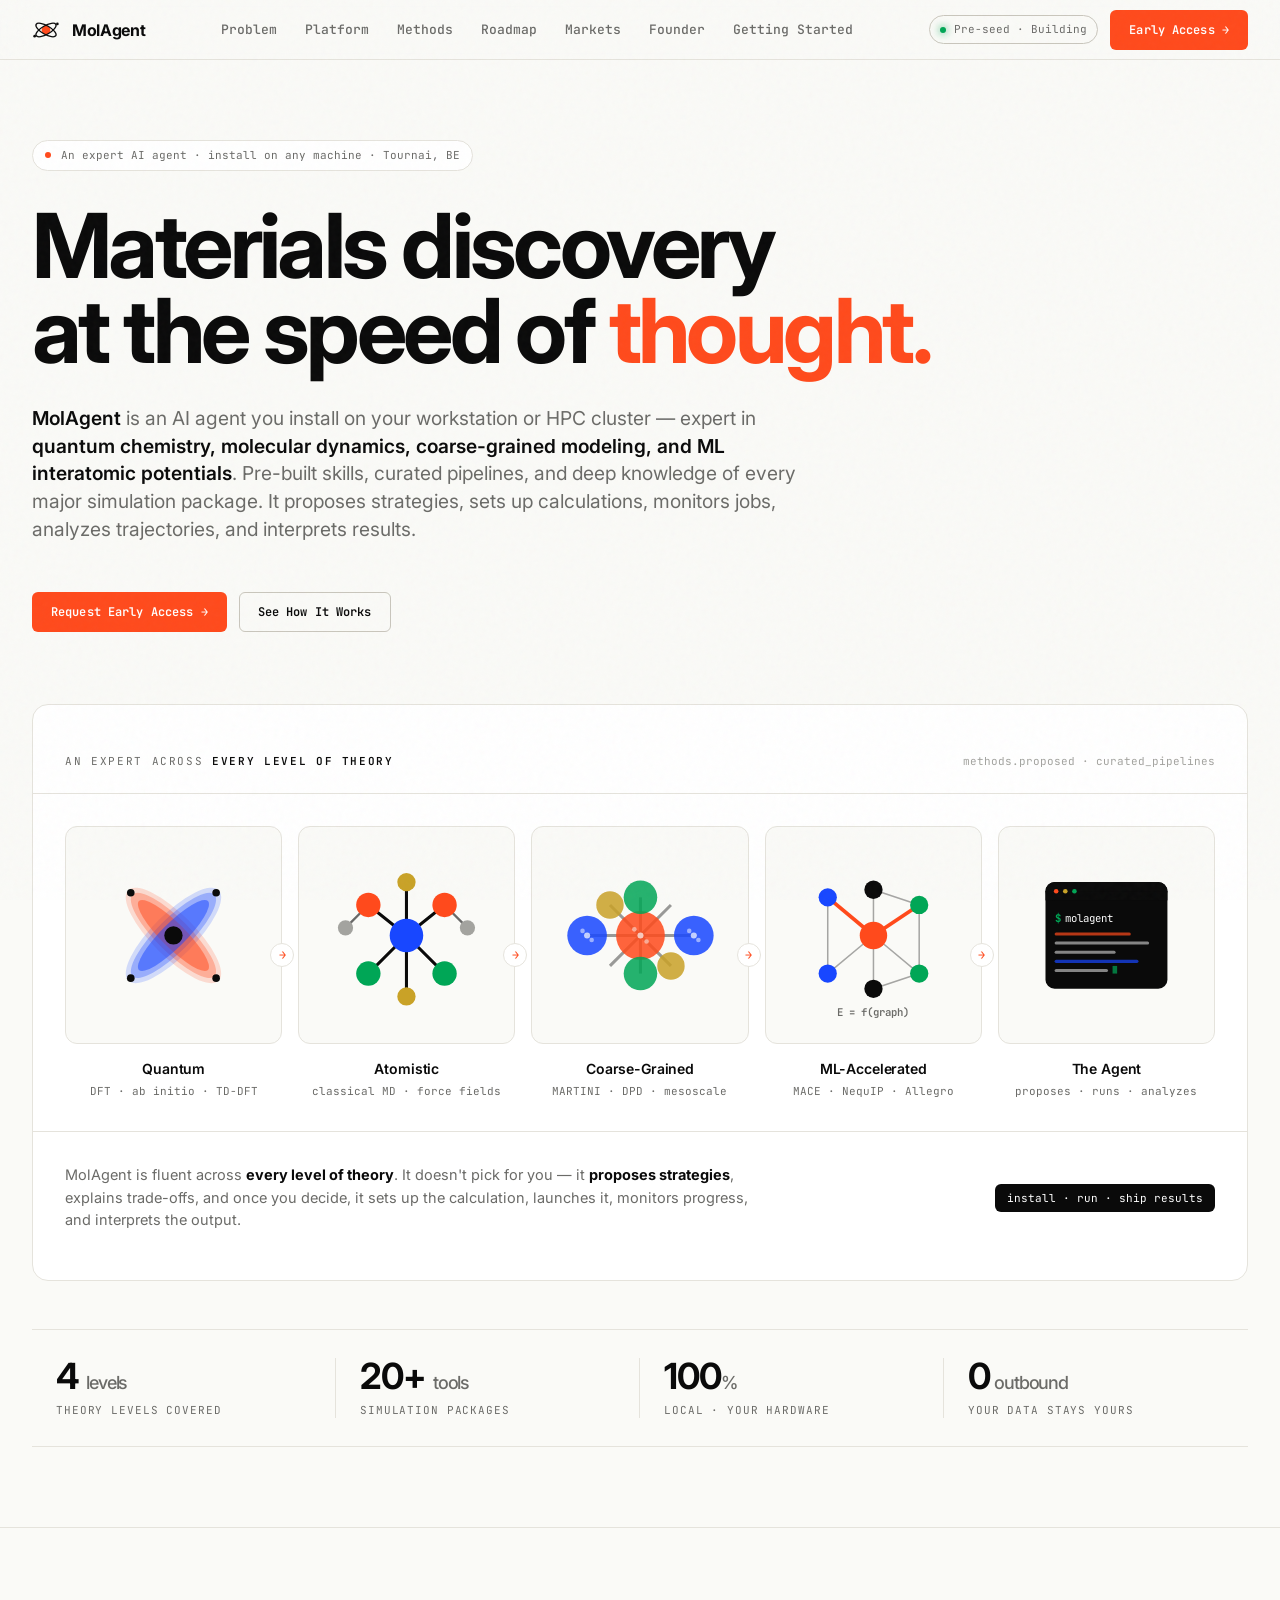
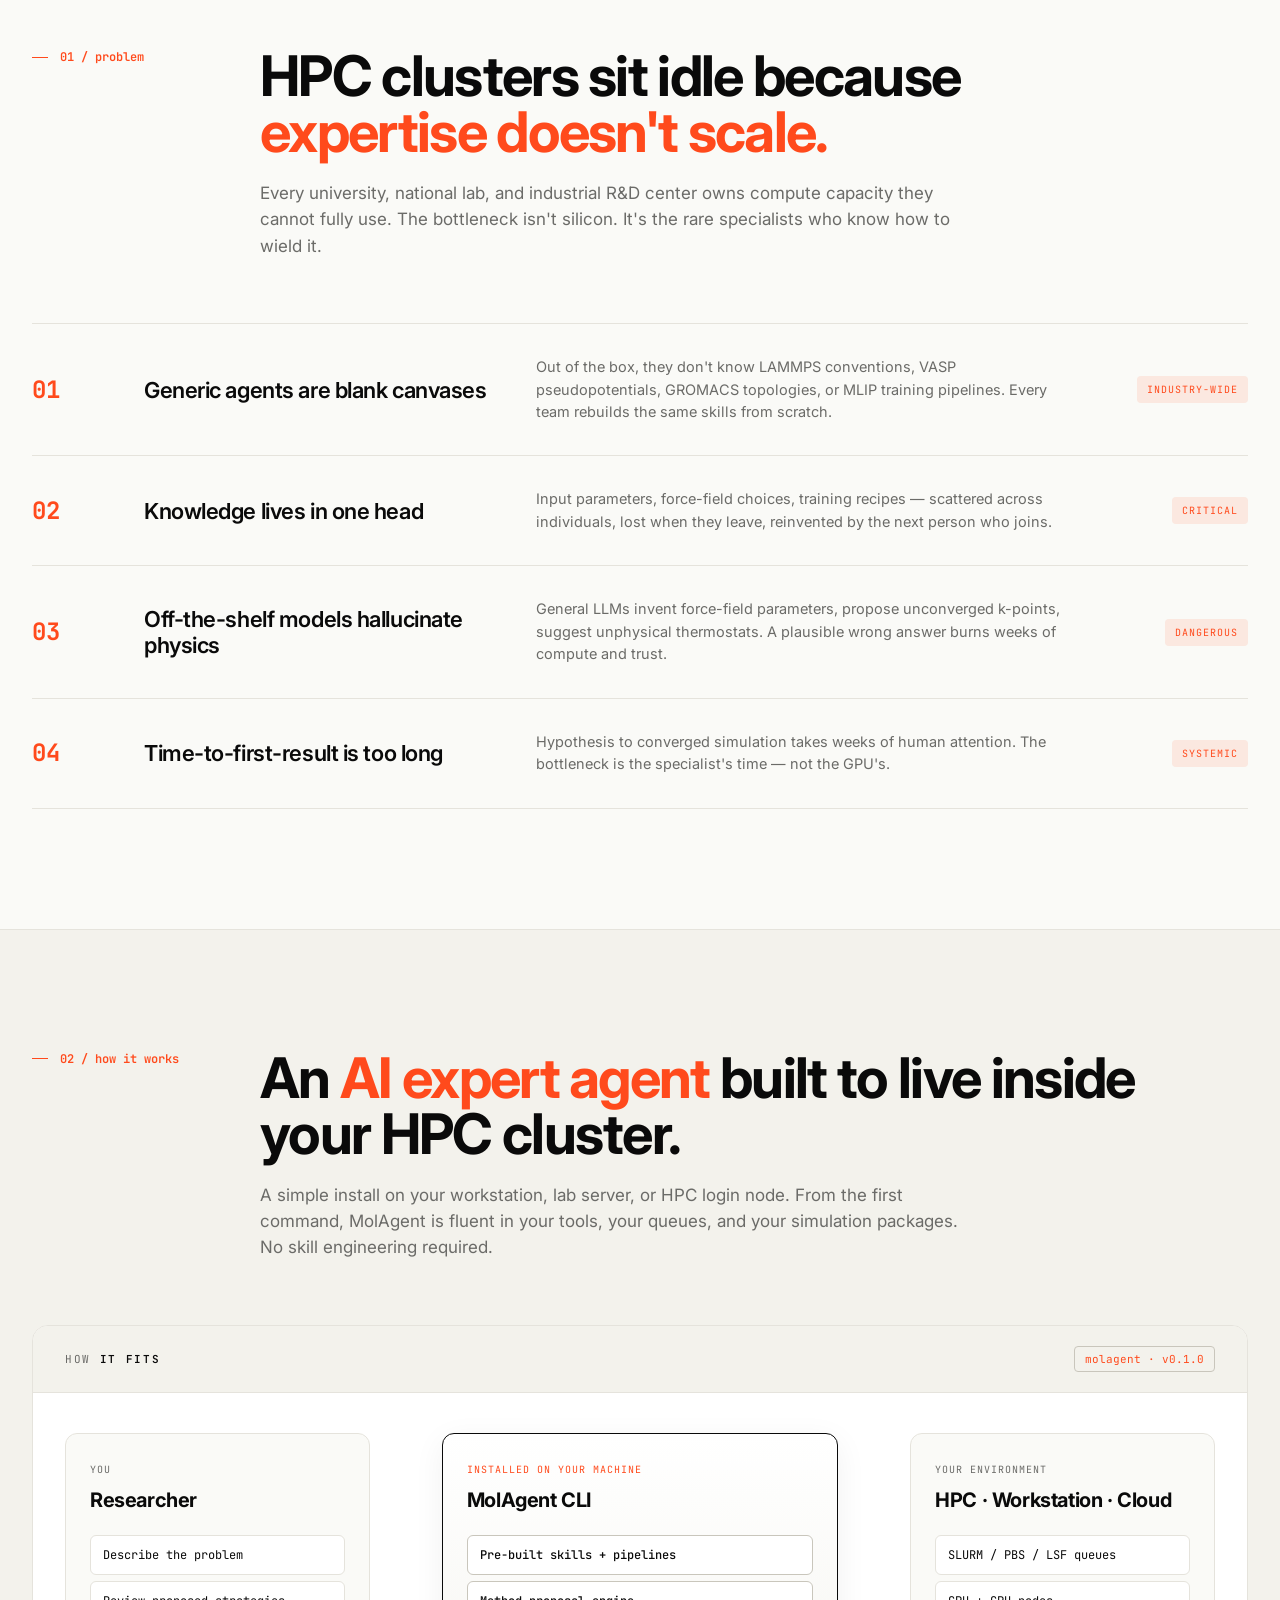
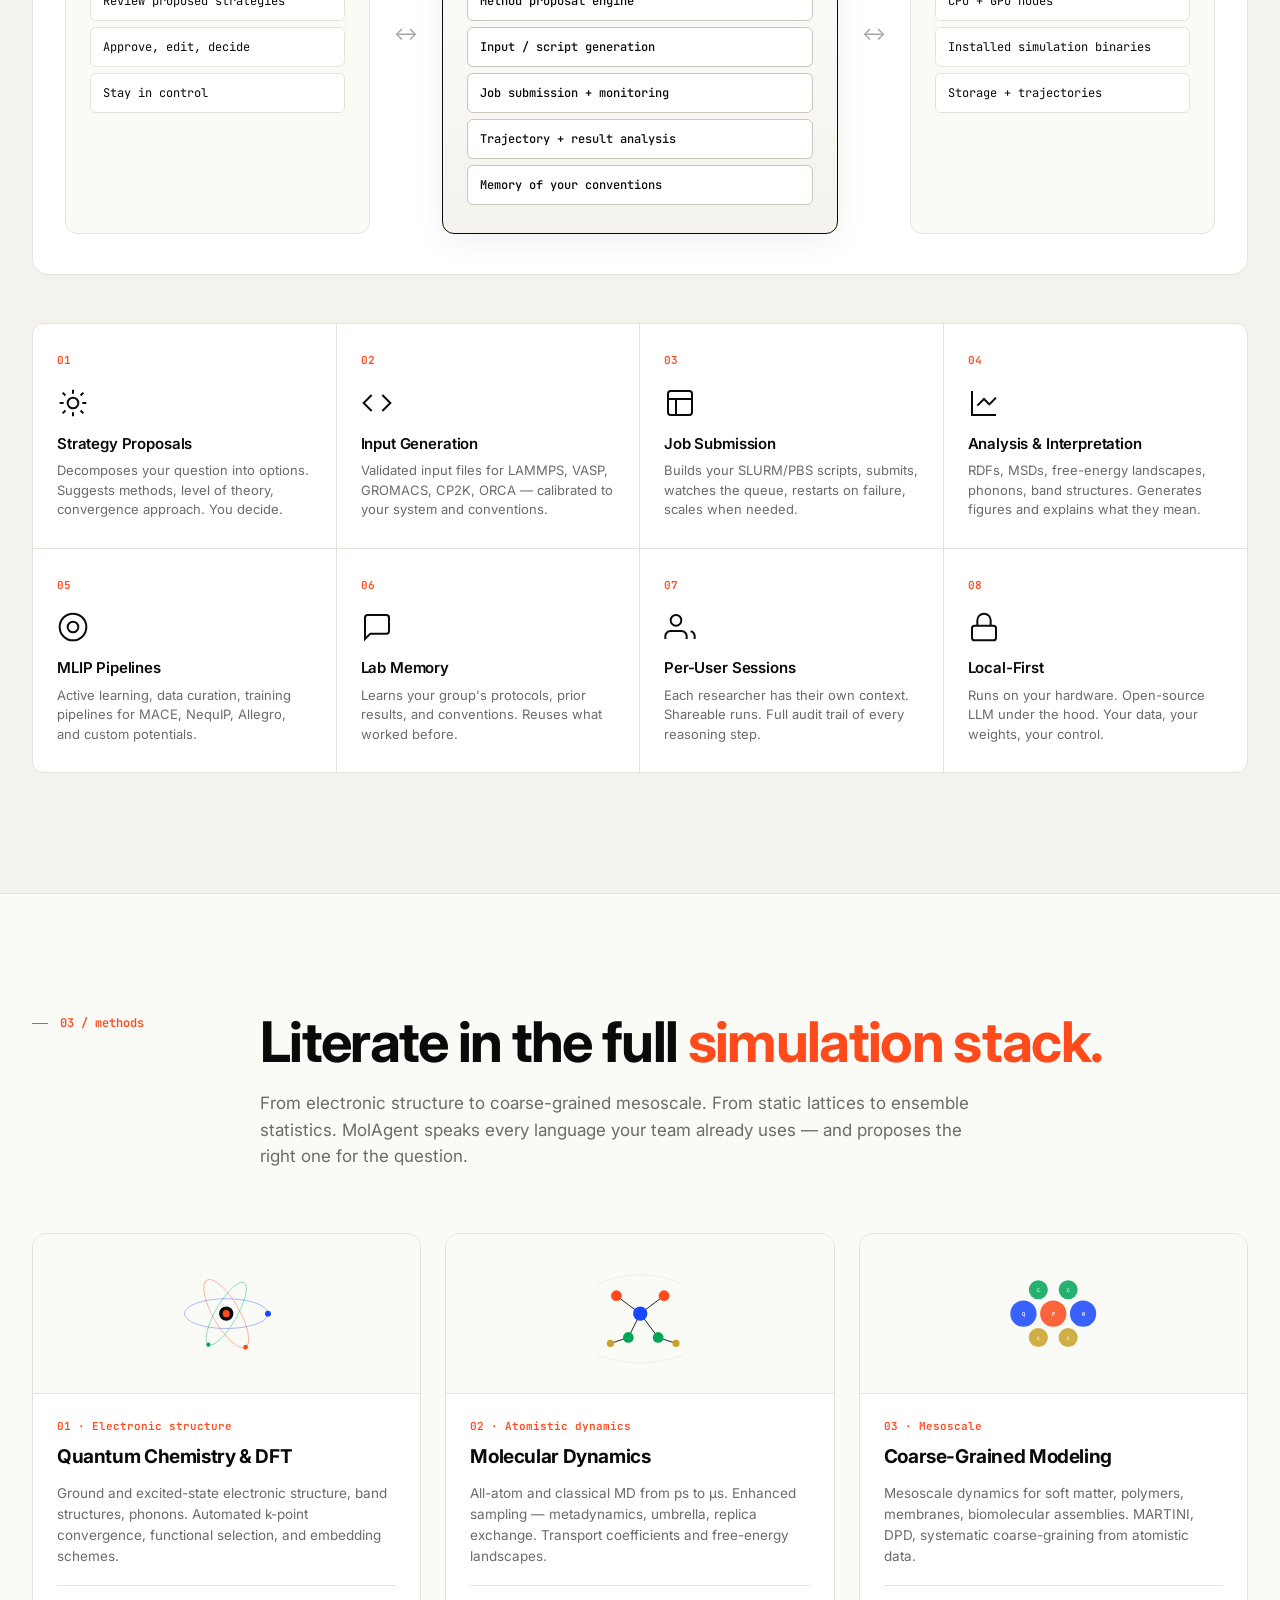
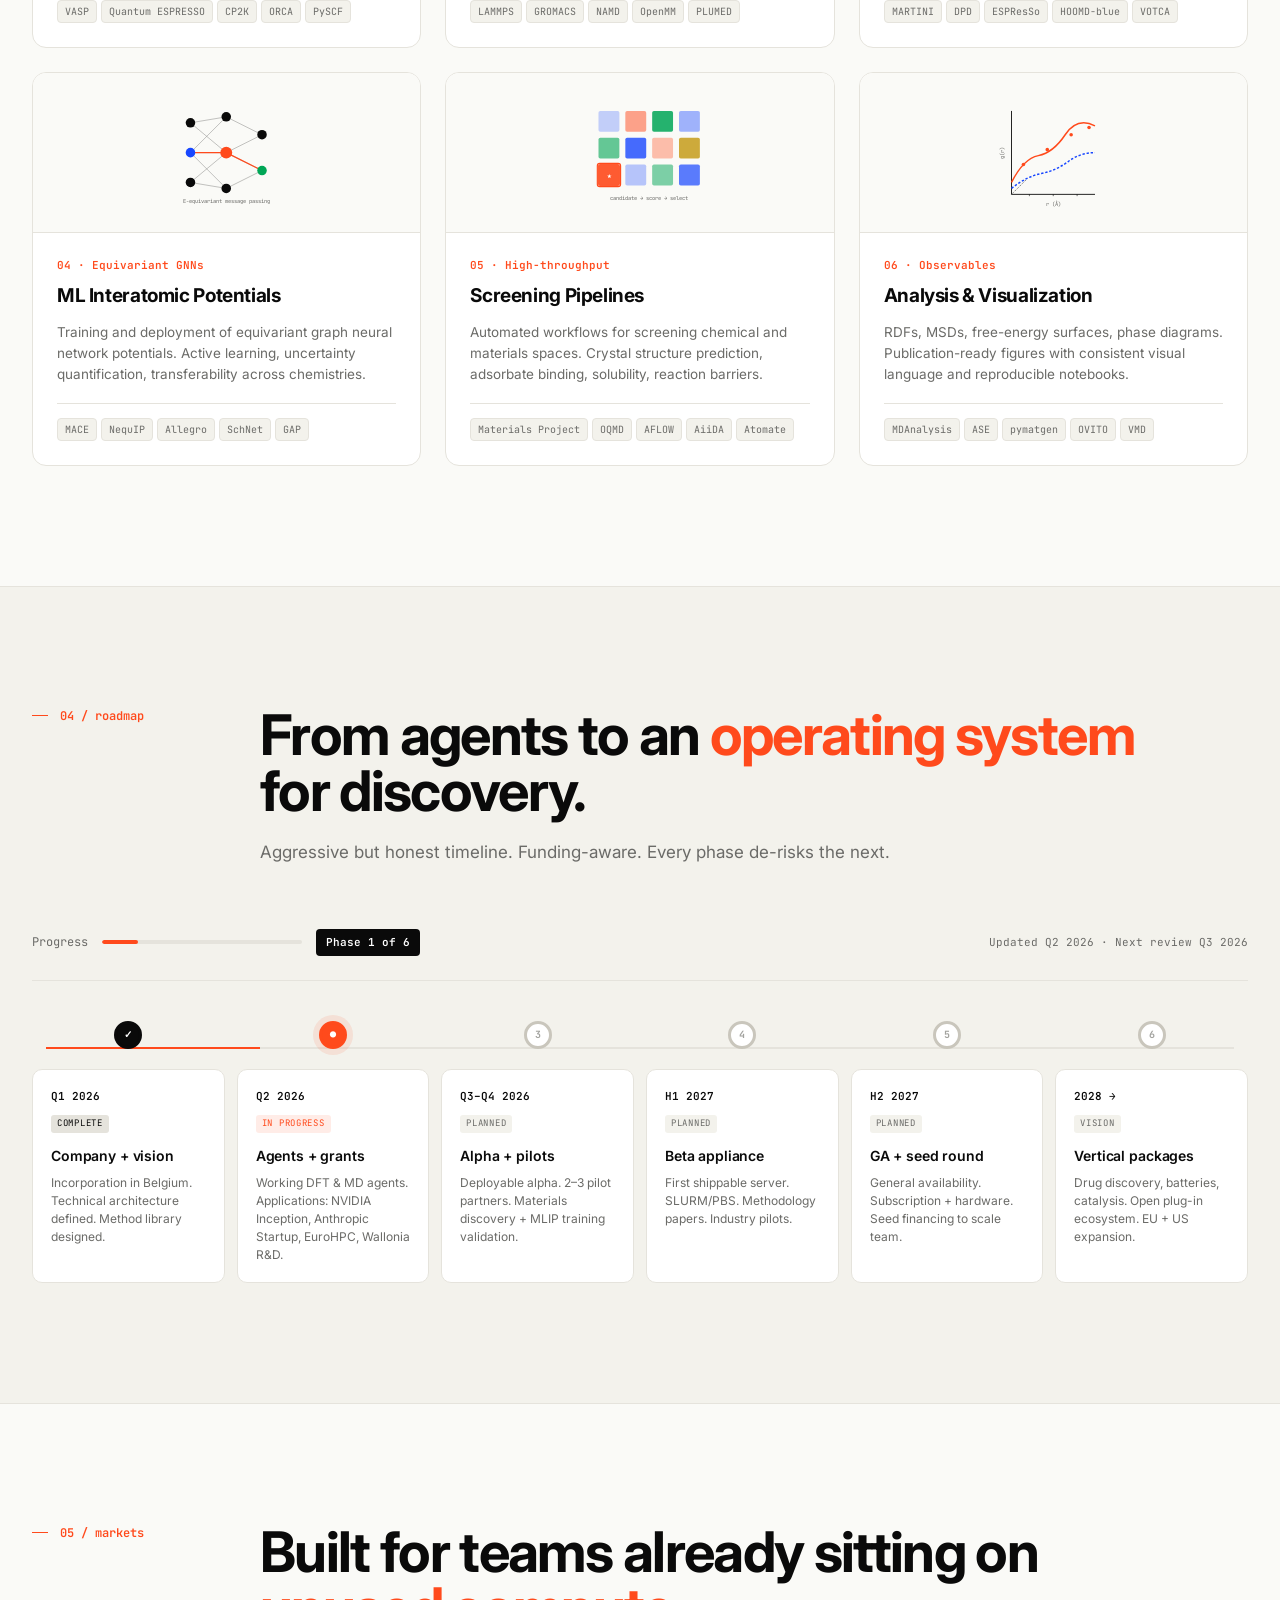
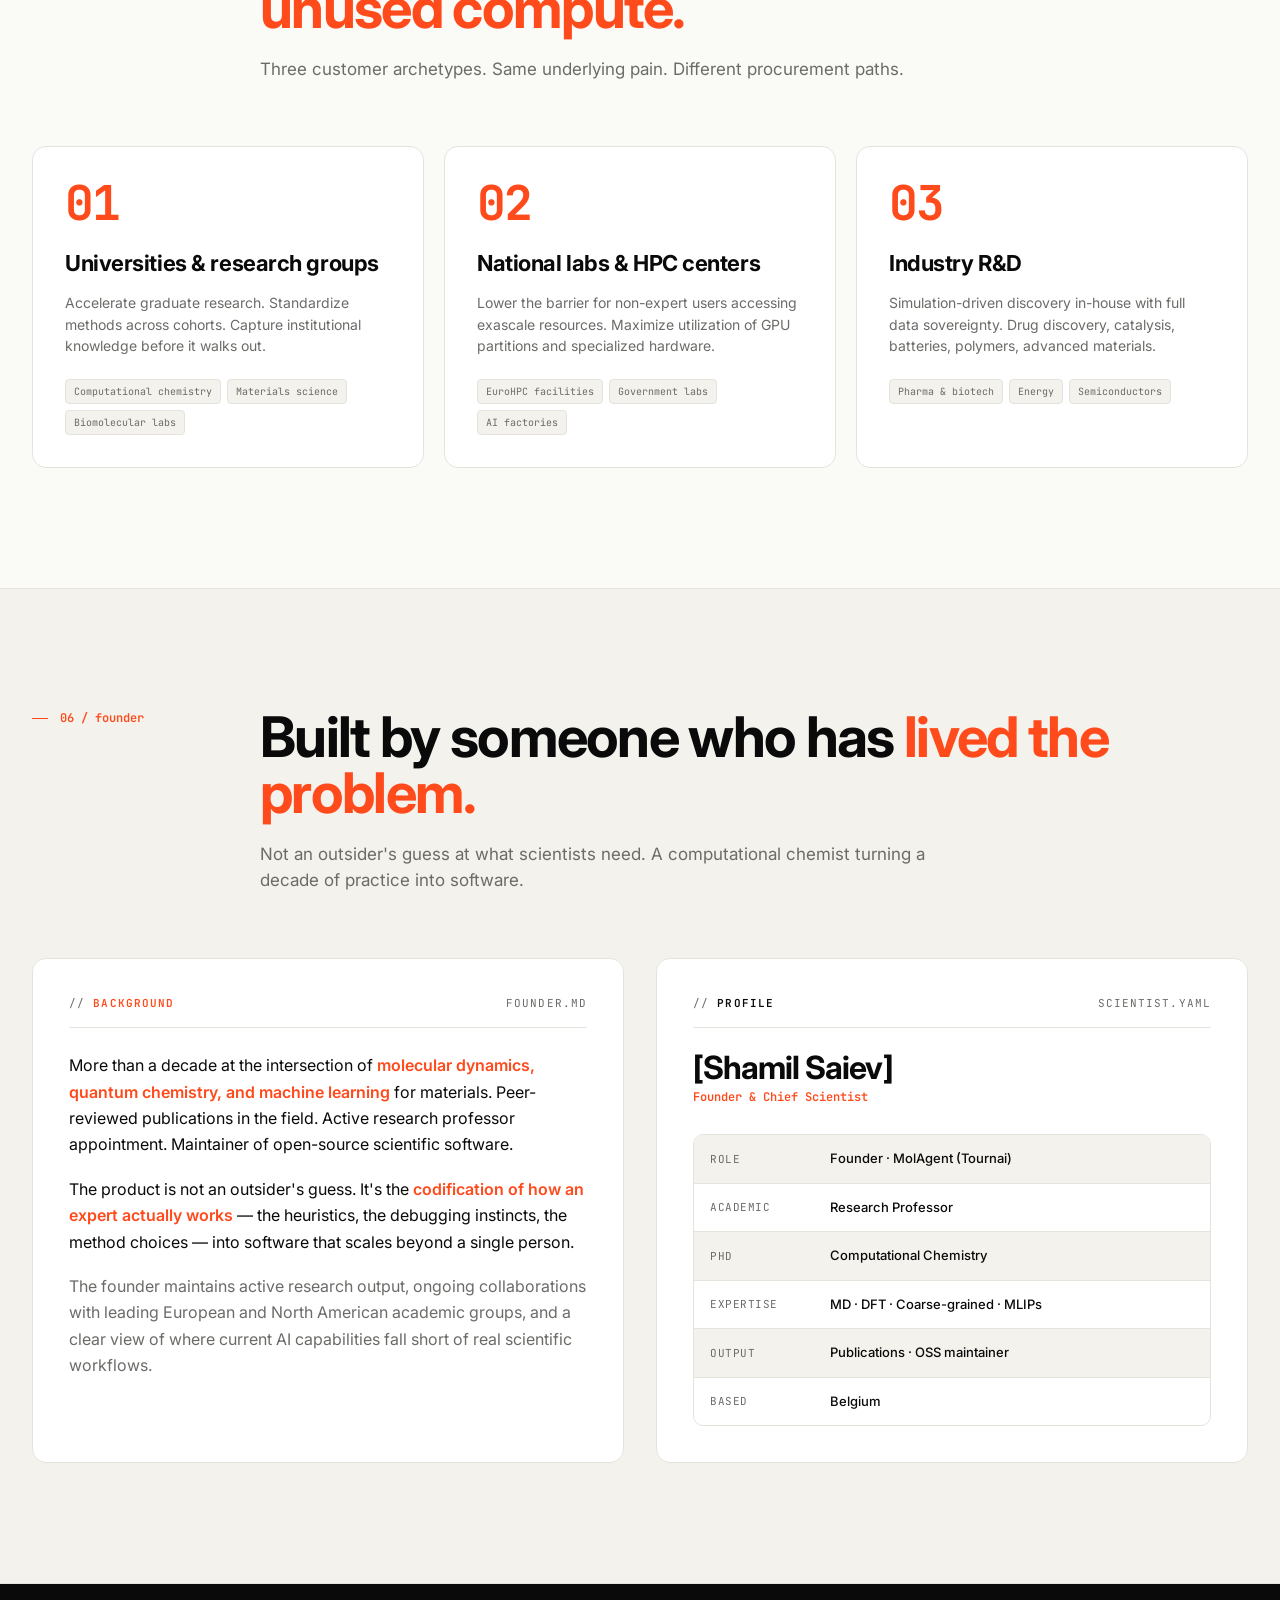
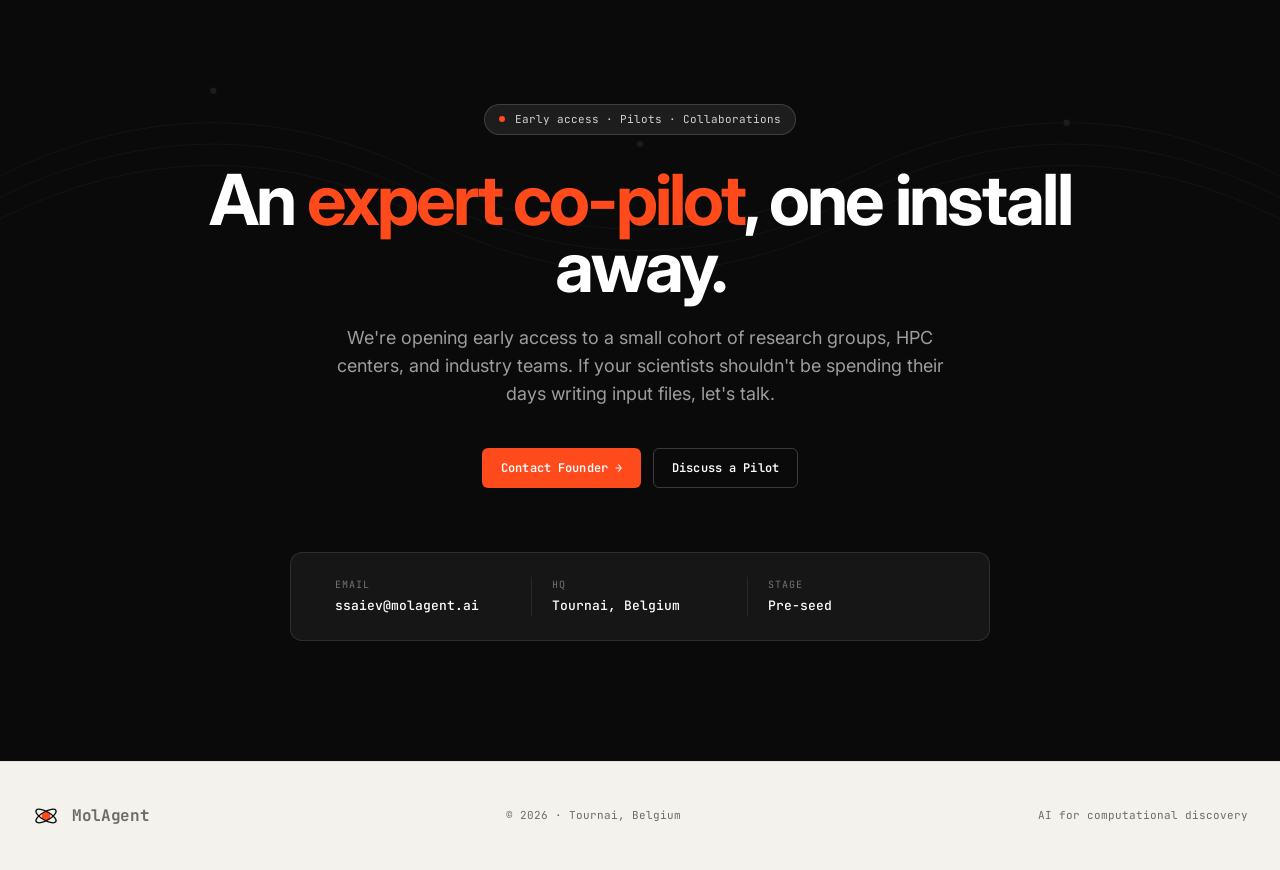
==== commit 2e974e6d: "Simplify MolAgent description in index.html Removed redundant text from the MolAgent description." ====
--- a/index.html
+++ b/index.html
@@ -1419,7 +1419,7 @@
     </h1>
 
     <p class="hero-sub">
-      <strong>MolAgent</strong> is an AI agent you install on your workstation or HPC cluster — expert in <strong>quantum chemistry, molecular dynamics, coarse-grained modeling, and ML interatomic potentials</strong>. Pre-built skills, curated pipelines, and deep knowledge of every major simulation package. It proposes strategies, sets up calculations, monitors jobs, analyzes trajectories, and interprets results — so your team stops reinventing the wheel and starts producing science.
+      <strong>MolAgent</strong> is an AI agent you install on your workstation or HPC cluster — expert in <strong>quantum chemistry, molecular dynamics, coarse-grained modeling, and ML interatomic potentials</strong>. Pre-built skills, curated pipelines, and deep knowledge of every major simulation package. It proposes strategies, sets up calculations, monitors jobs, analyzes trajectories, and interprets results.
     </p>
 
     <div class="hero-ctas">
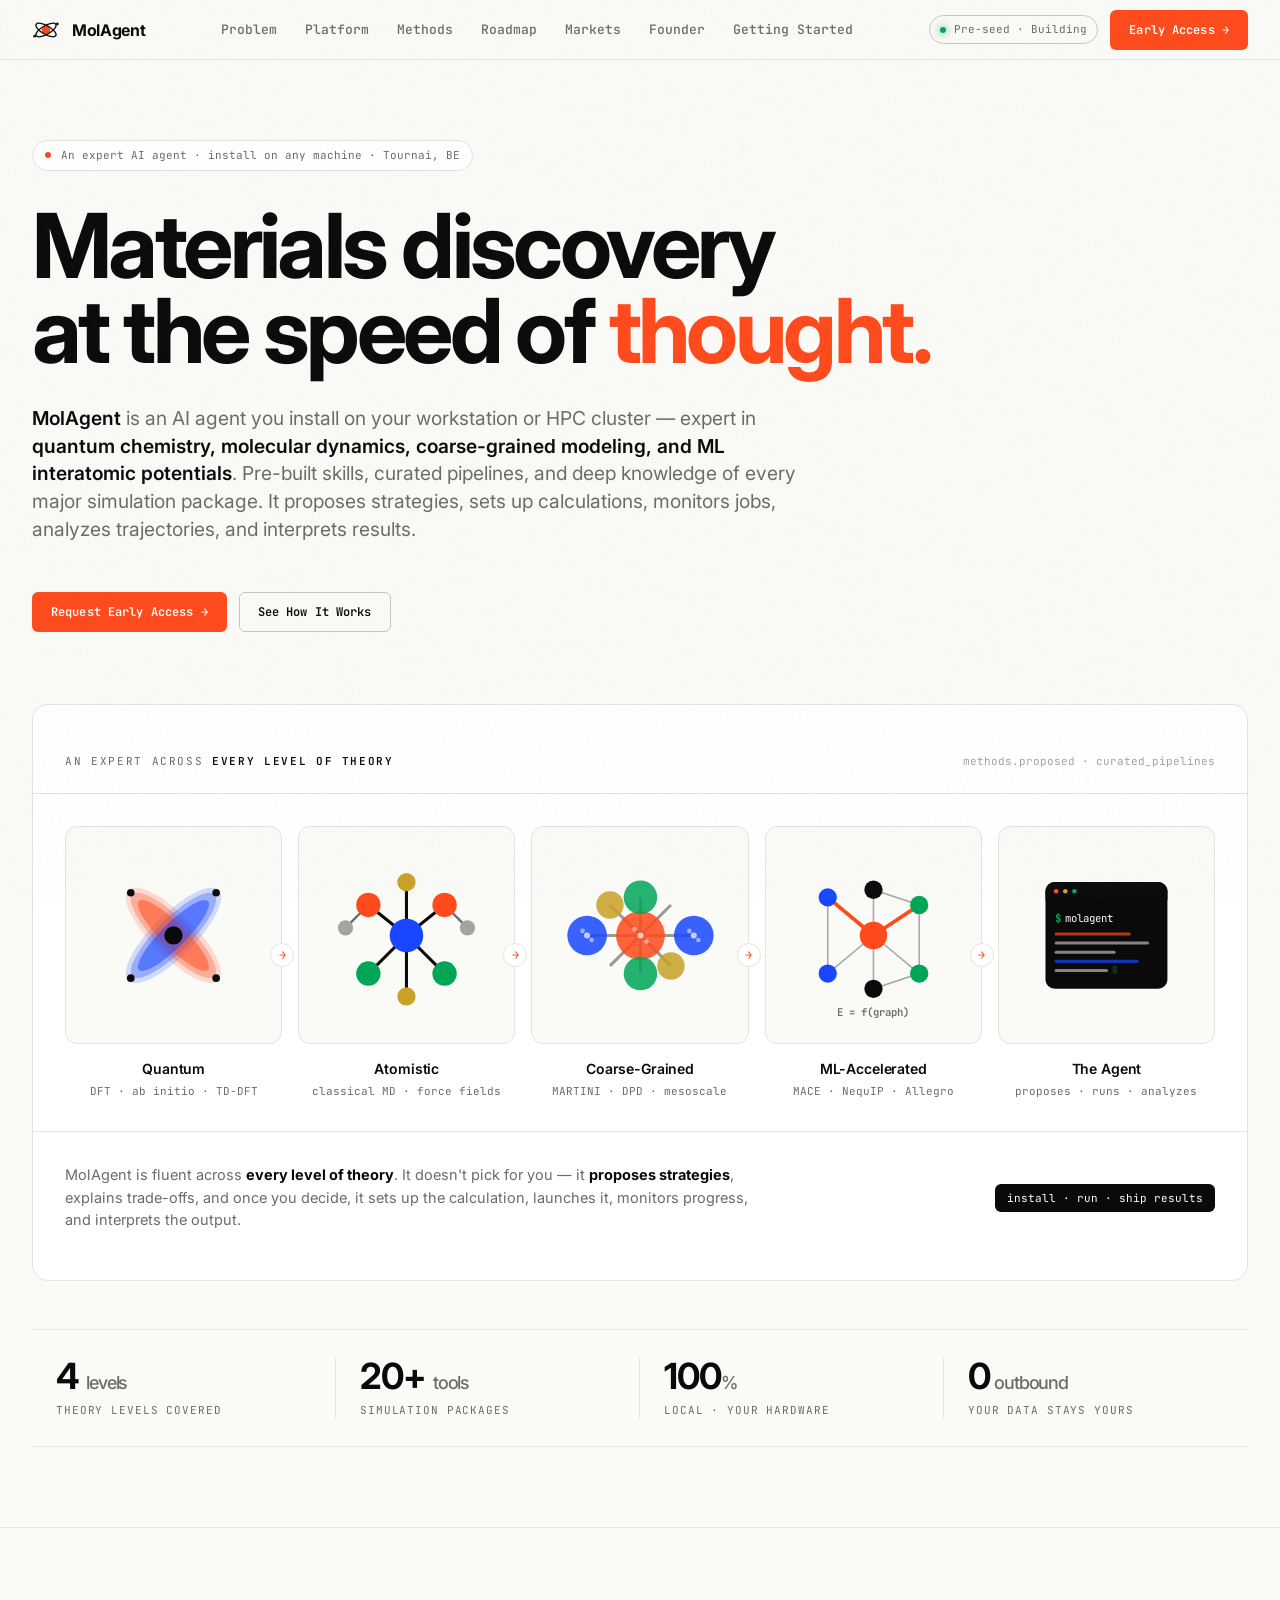
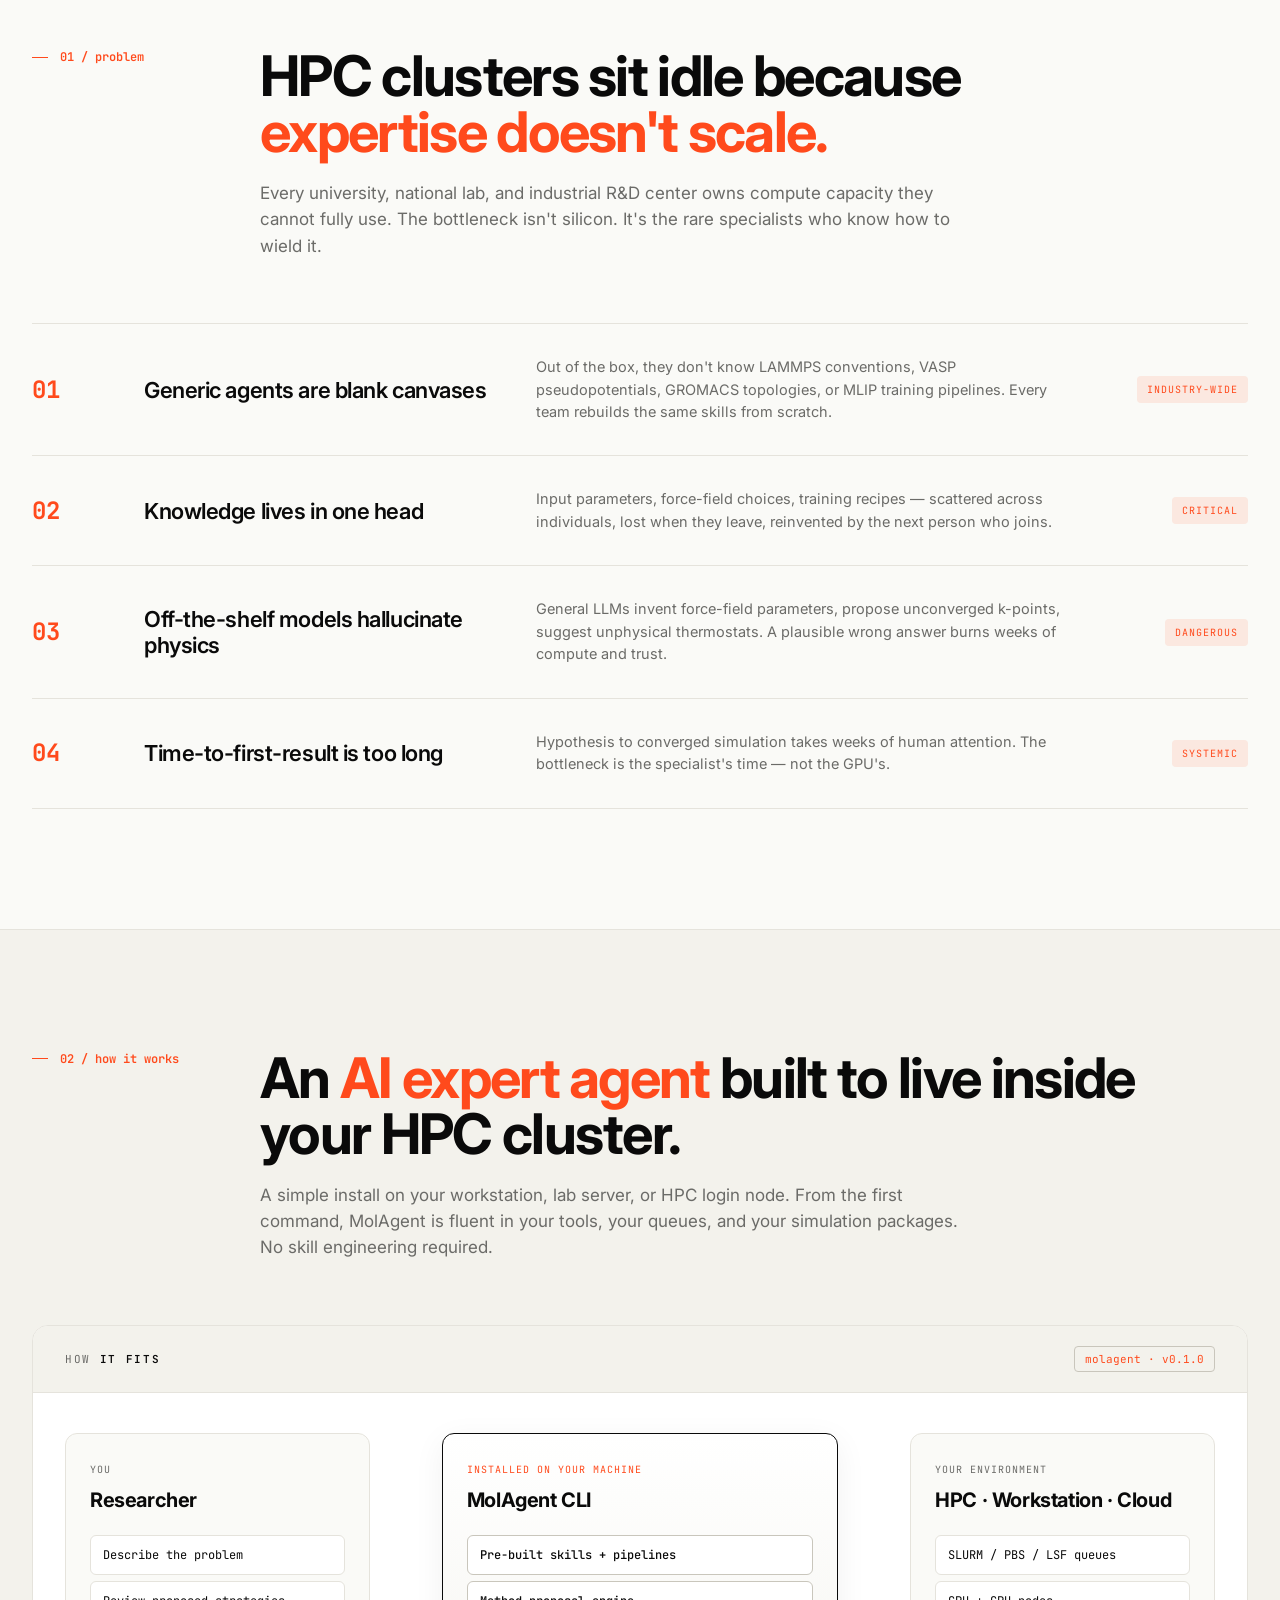
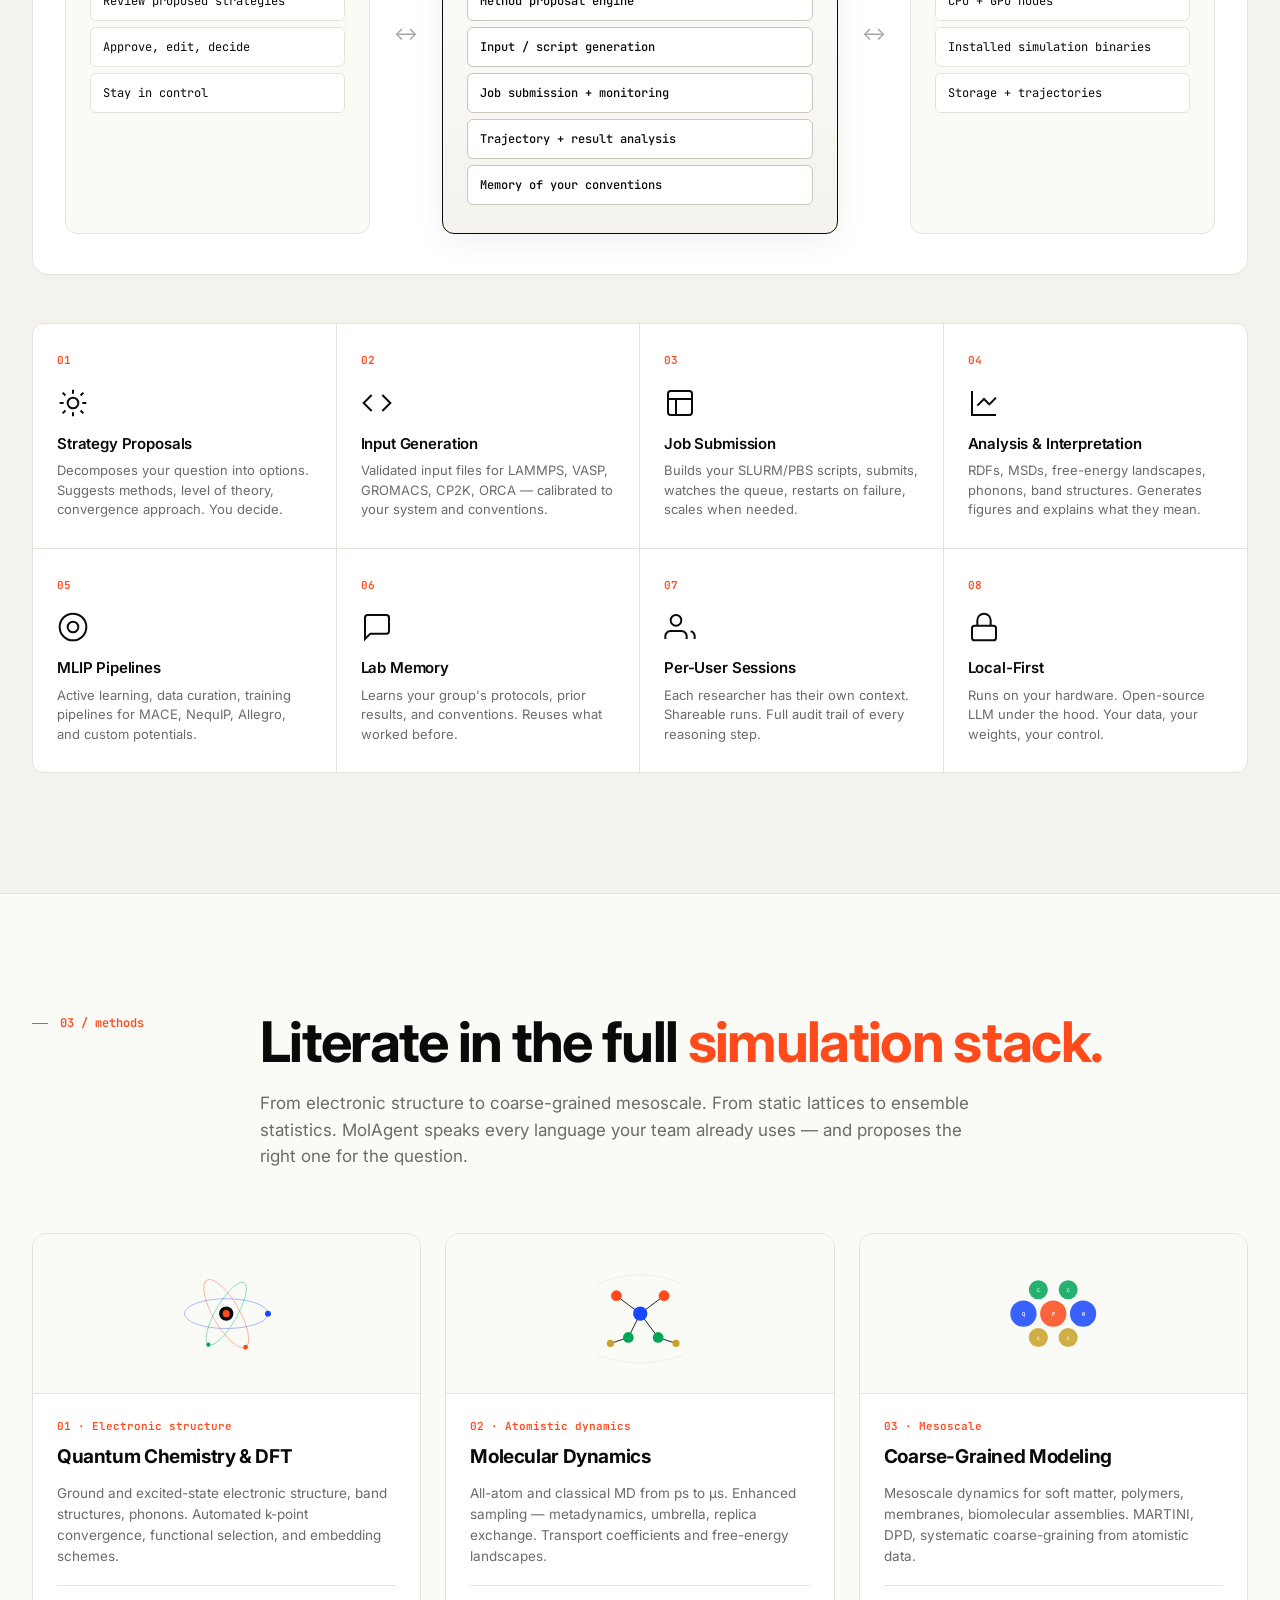
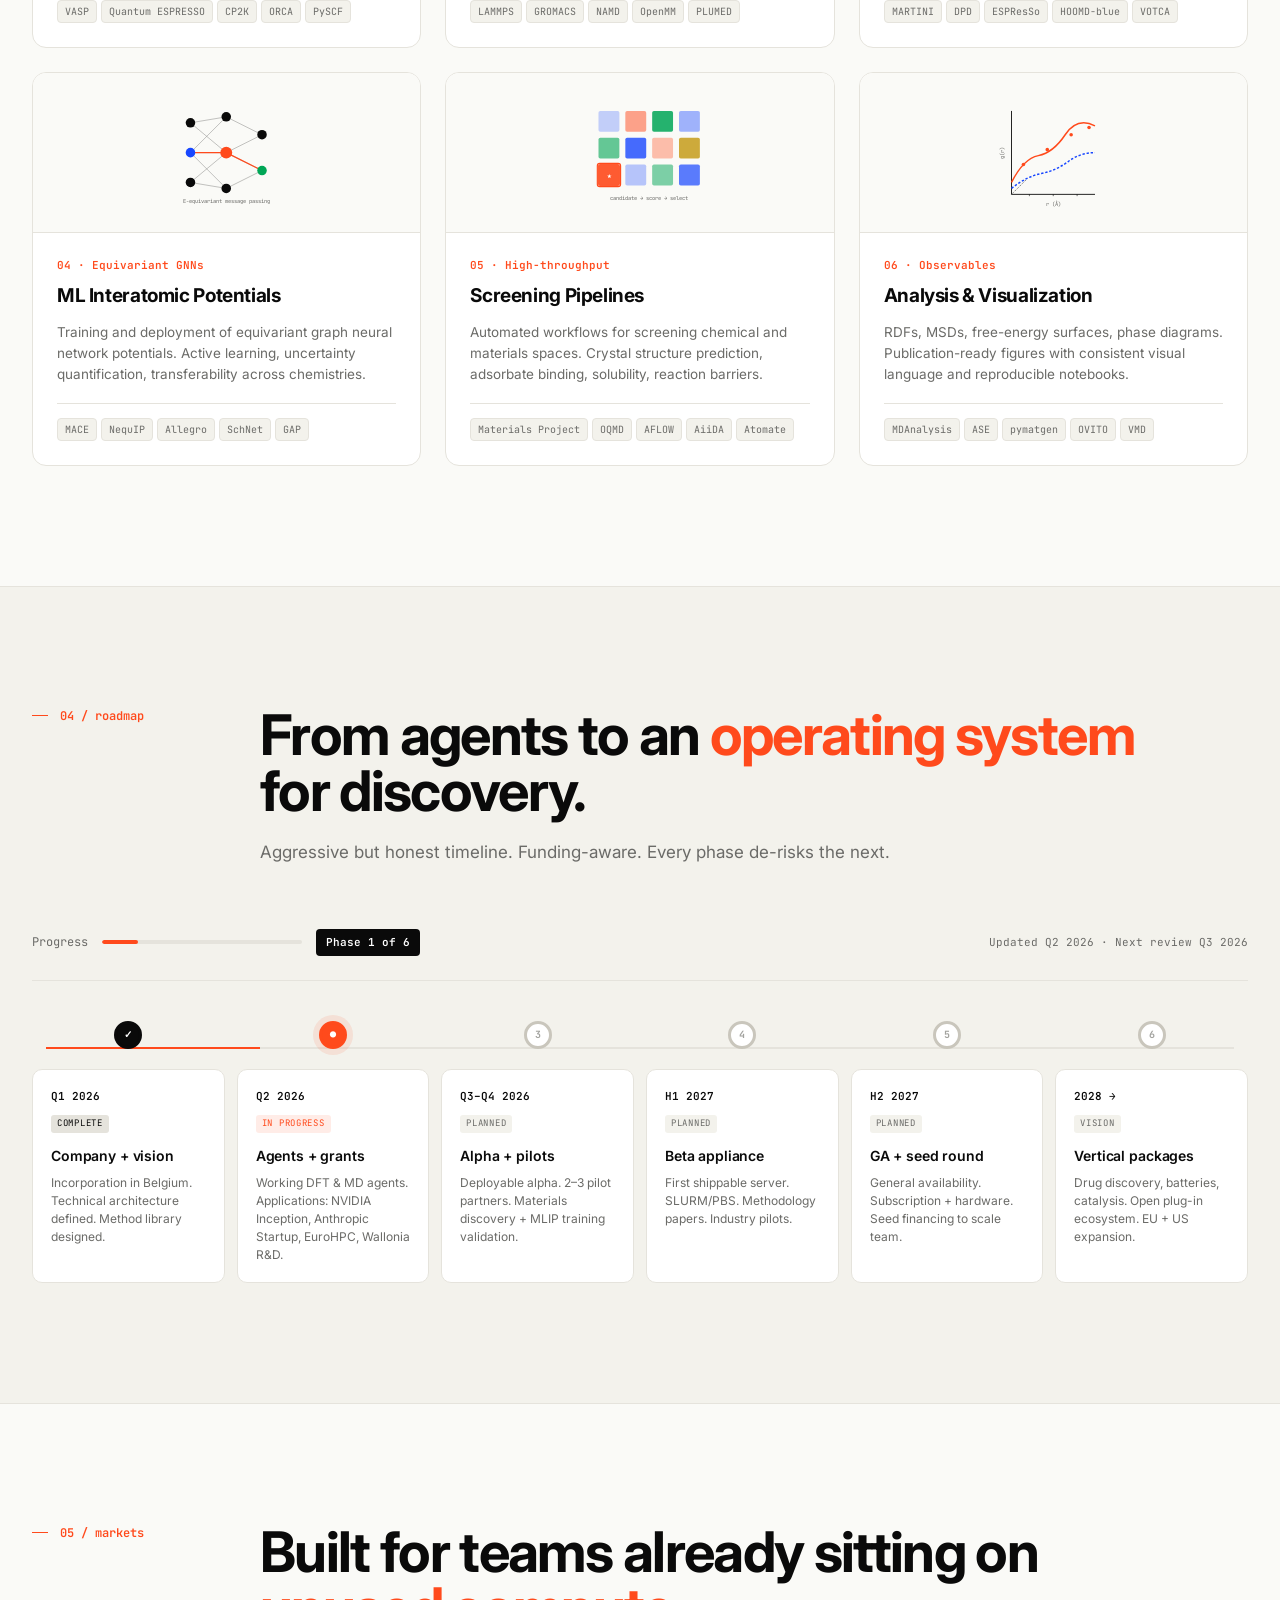
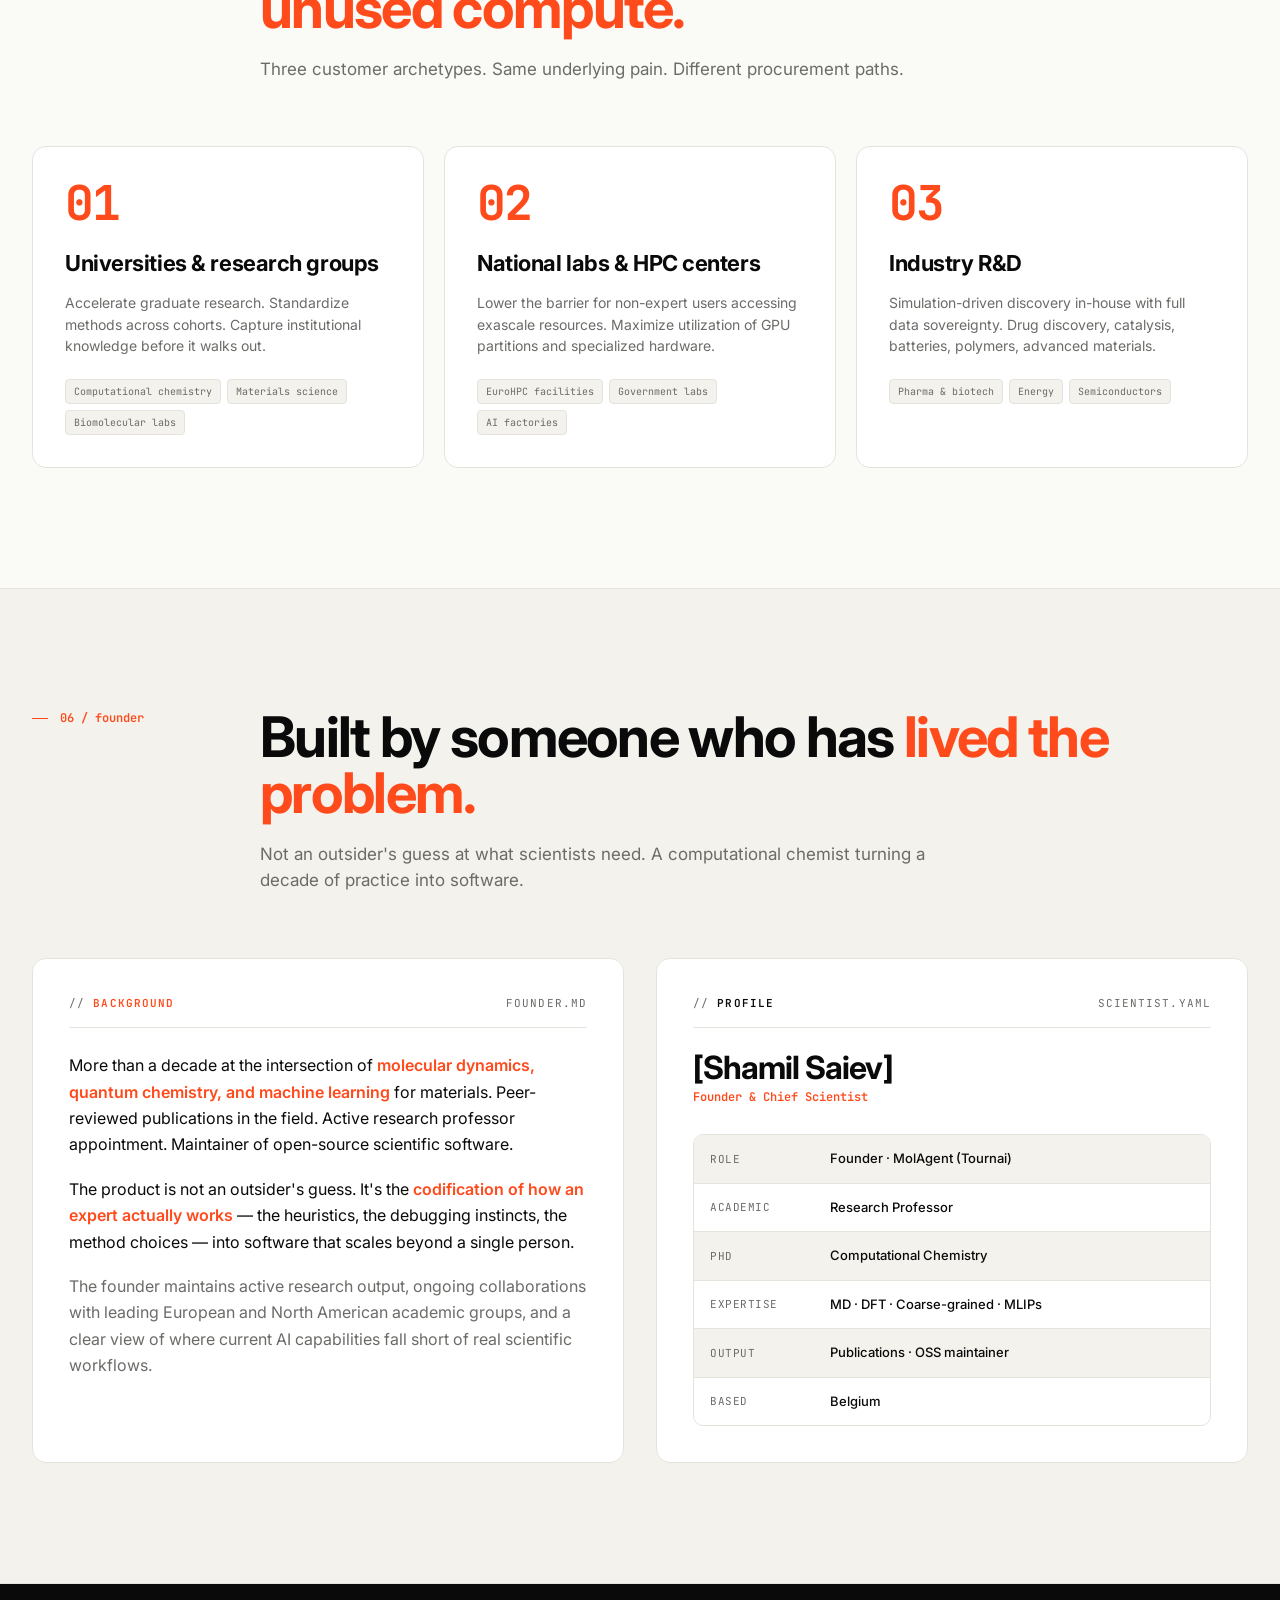
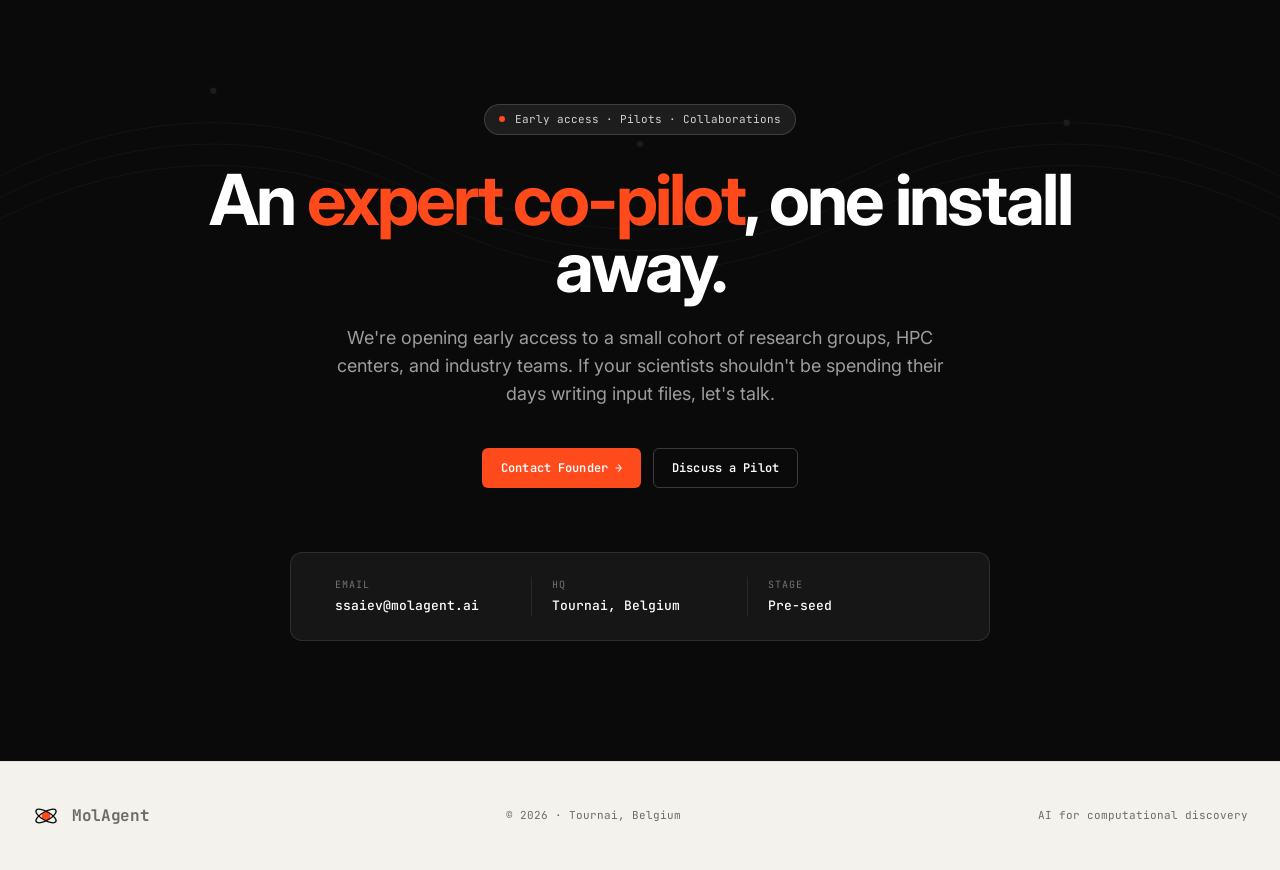
==== commit d61f3204: "add Open Graph tags, canonical links, and sitemap.xml Social preview cards for index + docs, canonic" ====
--- a/index.html
+++ b/index.html
@@ -5,6 +5,21 @@
 <meta name="viewport" content="width=device-width, initial-scale=1.0" />
 <title>MolAgent — Materials discovery at the speed of thought.</title>
 <meta name="description" content="Install MolAgent on your HPC or workstation. An AI expert in molecular dynamics, quantum chemistry, coarse-grained modeling, and ML interatomic potentials — with curated skills, pipelines, and tools for every major simulation package." />
+<link rel="canonical" href="https://molagent.ai/" />
+
+<!-- Open Graph / social preview -->
+<meta property="og:type" content="website" />
+<meta property="og:site_name" content="MolAgent" />
+<meta property="og:title" content="MolAgent — an expert AI agent for molecular simulation" />
+<meta property="og:description" content="Install MolAgent on your HPC or workstation. An AI expert in molecular dynamics, quantum chemistry, coarse-grained modeling, and ML interatomic potentials." />
+<meta property="og:url" content="https://molagent.ai/" />
+<meta property="og:image" content="https://molagent.ai/assets/og-image.png" />
+<meta property="og:image:width" content="1200" />
+<meta property="og:image:height" content="630" />
+<meta name="twitter:card" content="summary_large_image" />
+<meta name="twitter:title" content="MolAgent — an expert AI agent for molecular simulation" />
+<meta name="twitter:description" content="Install MolAgent on your HPC or workstation. Expert in MD, quantum chemistry, coarse-grained modeling, and ML interatomic potentials." />
+<meta name="twitter:image" content="https://molagent.ai/assets/og-image.png" />
 
 <link rel="preconnect" href="https://fonts.googleapis.com">
 <link rel="preconnect" href="https://fonts.gstatic.com" crossorigin>
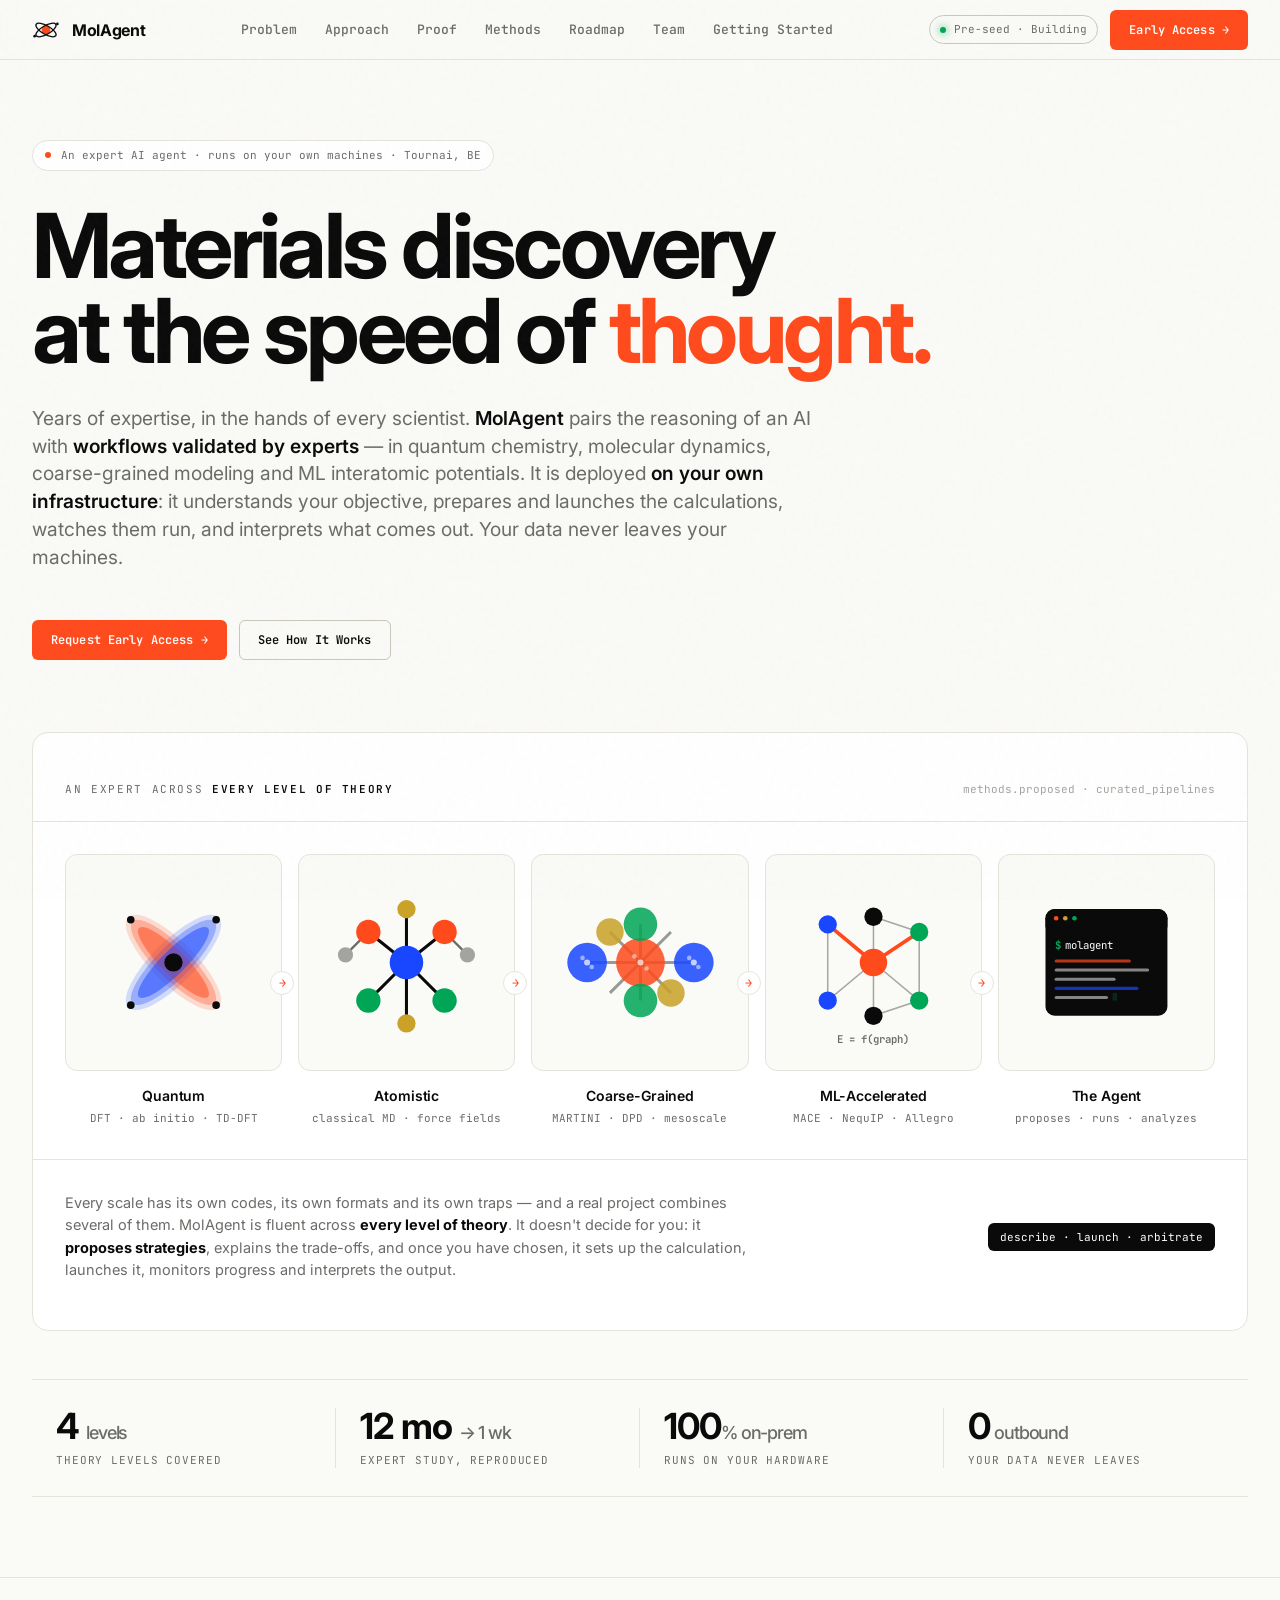
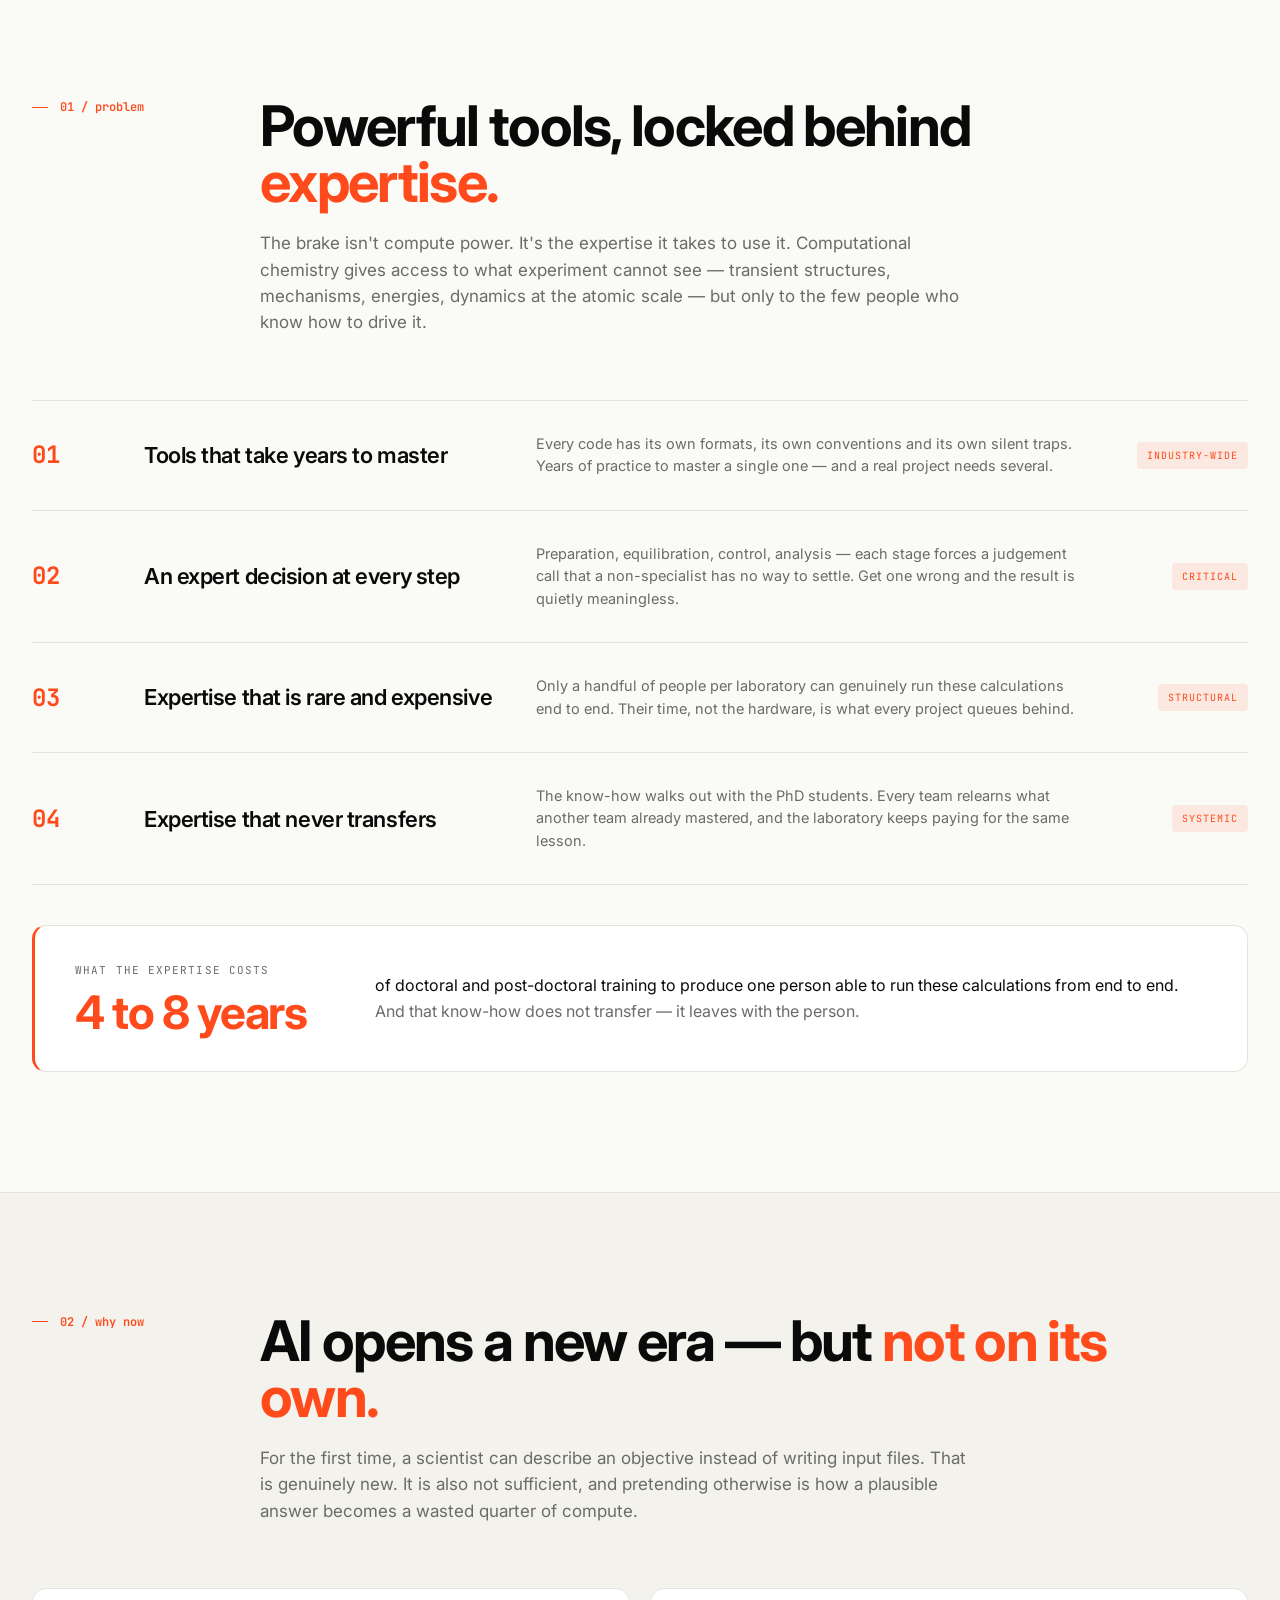
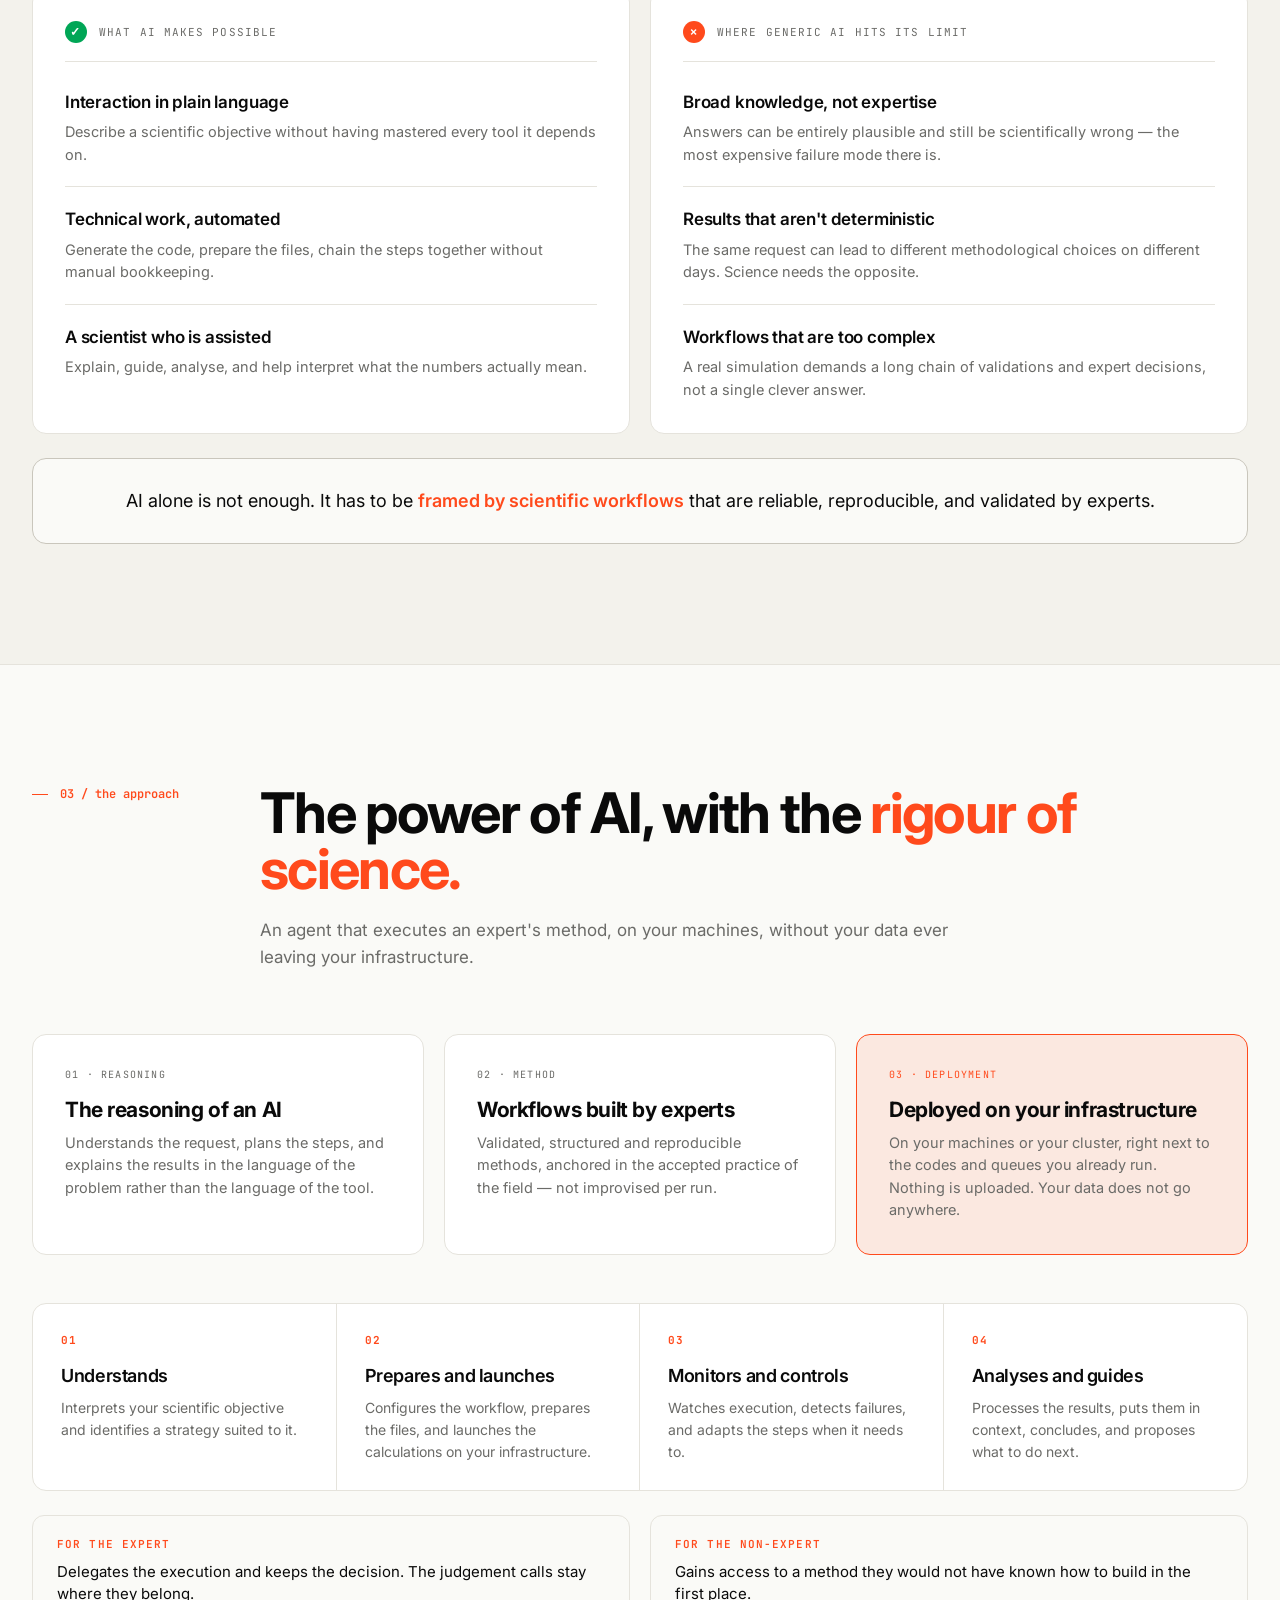
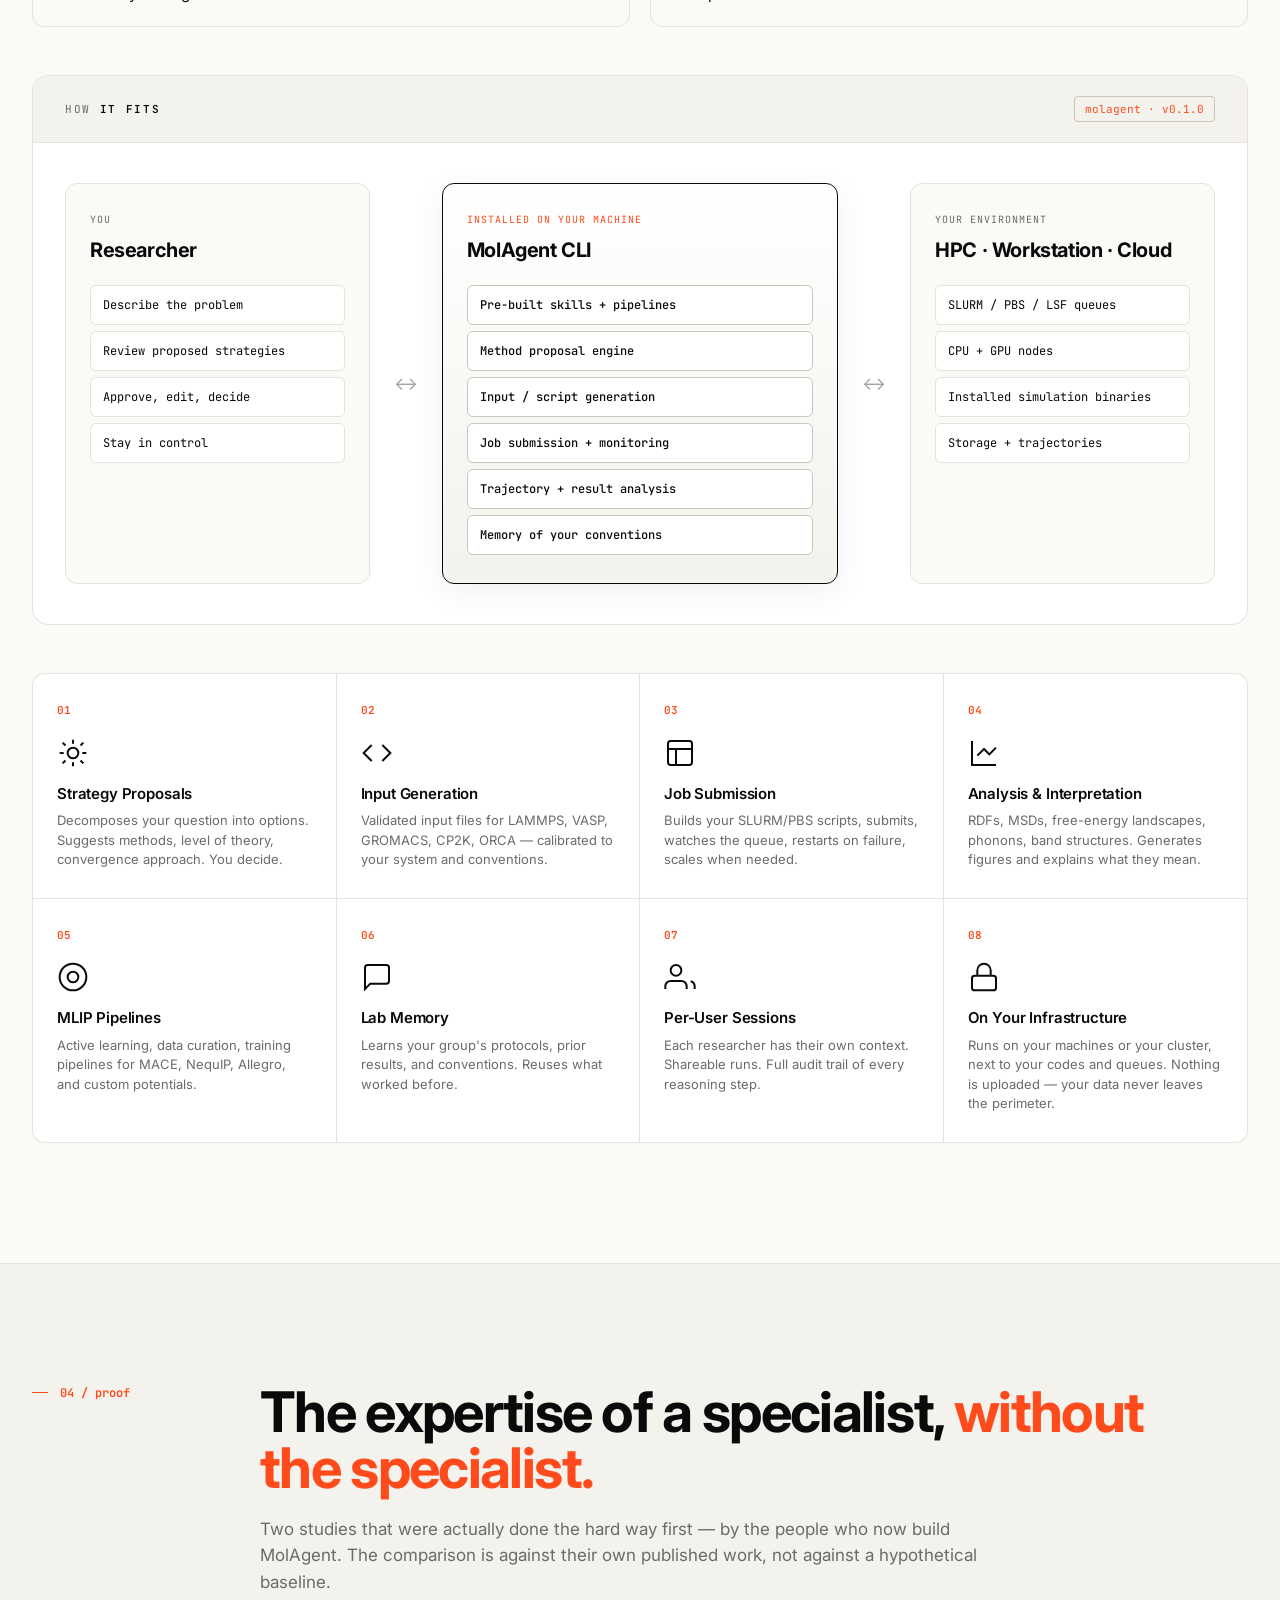
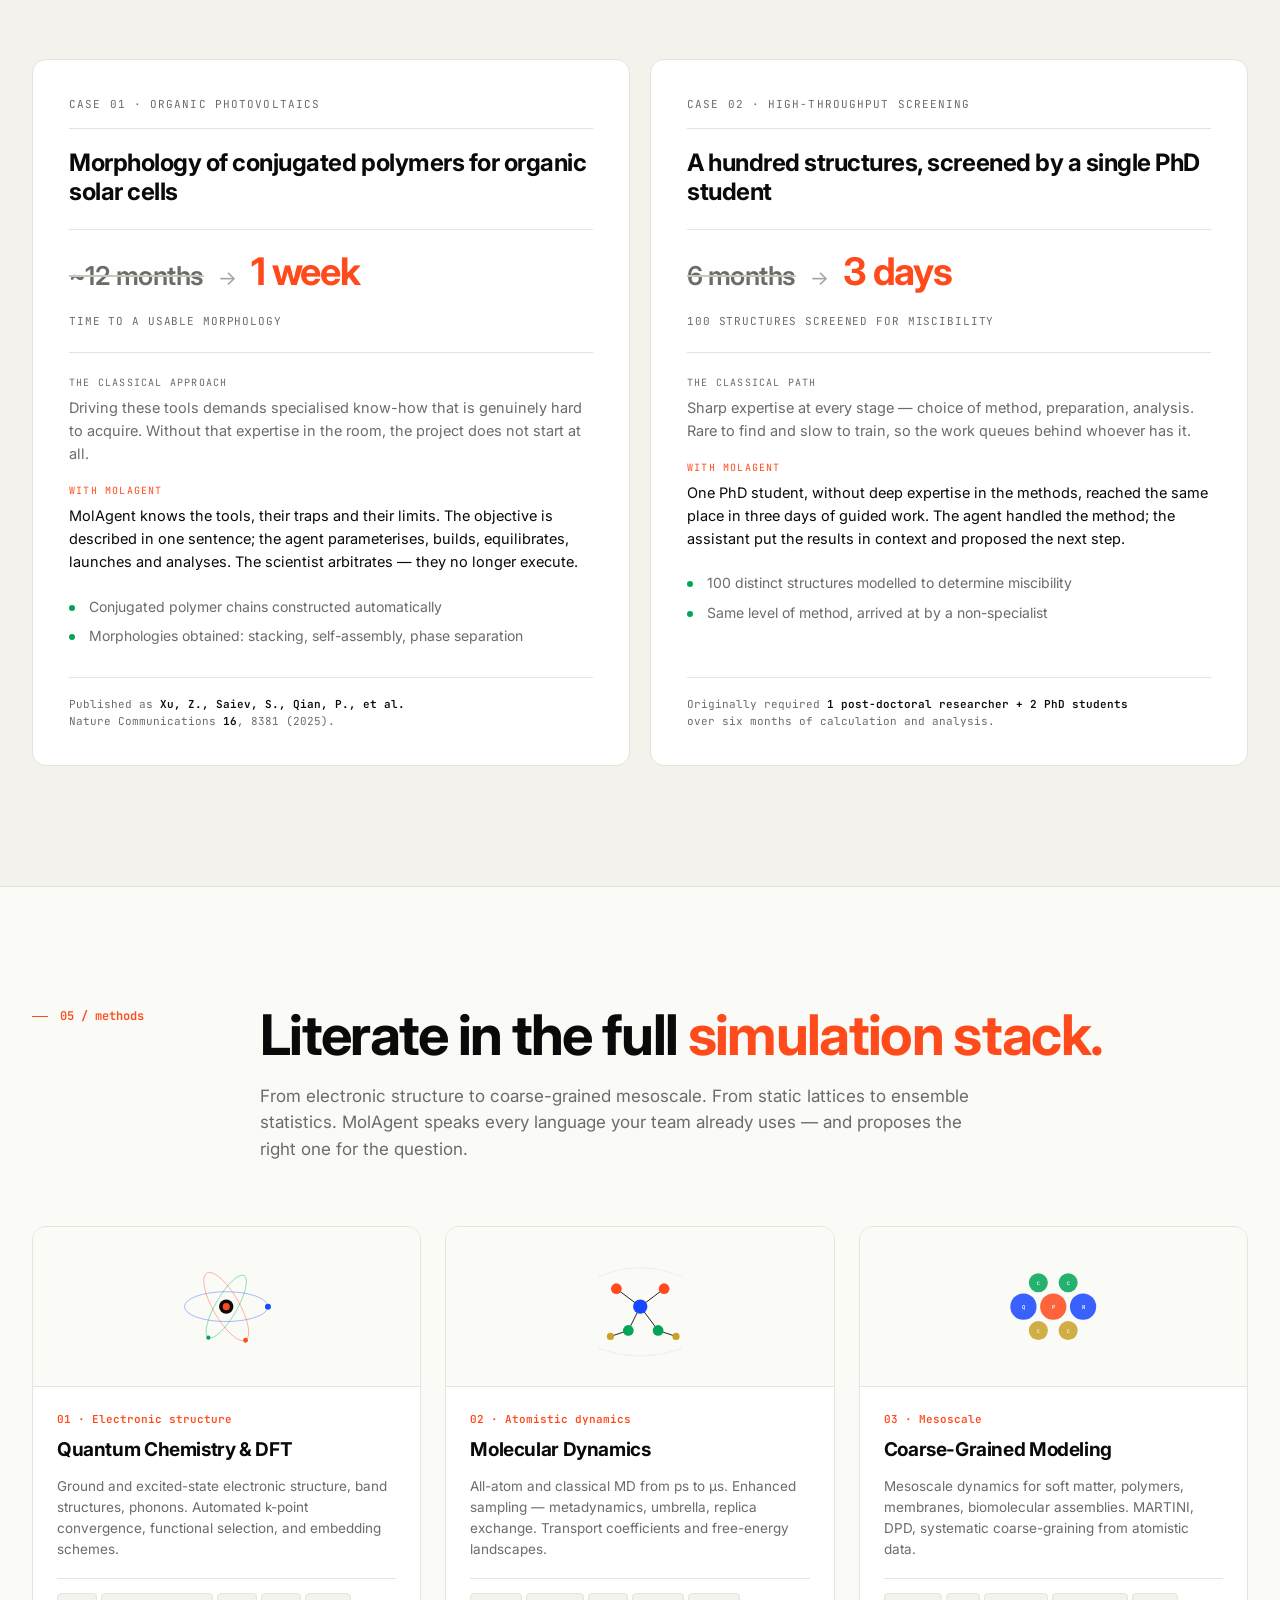
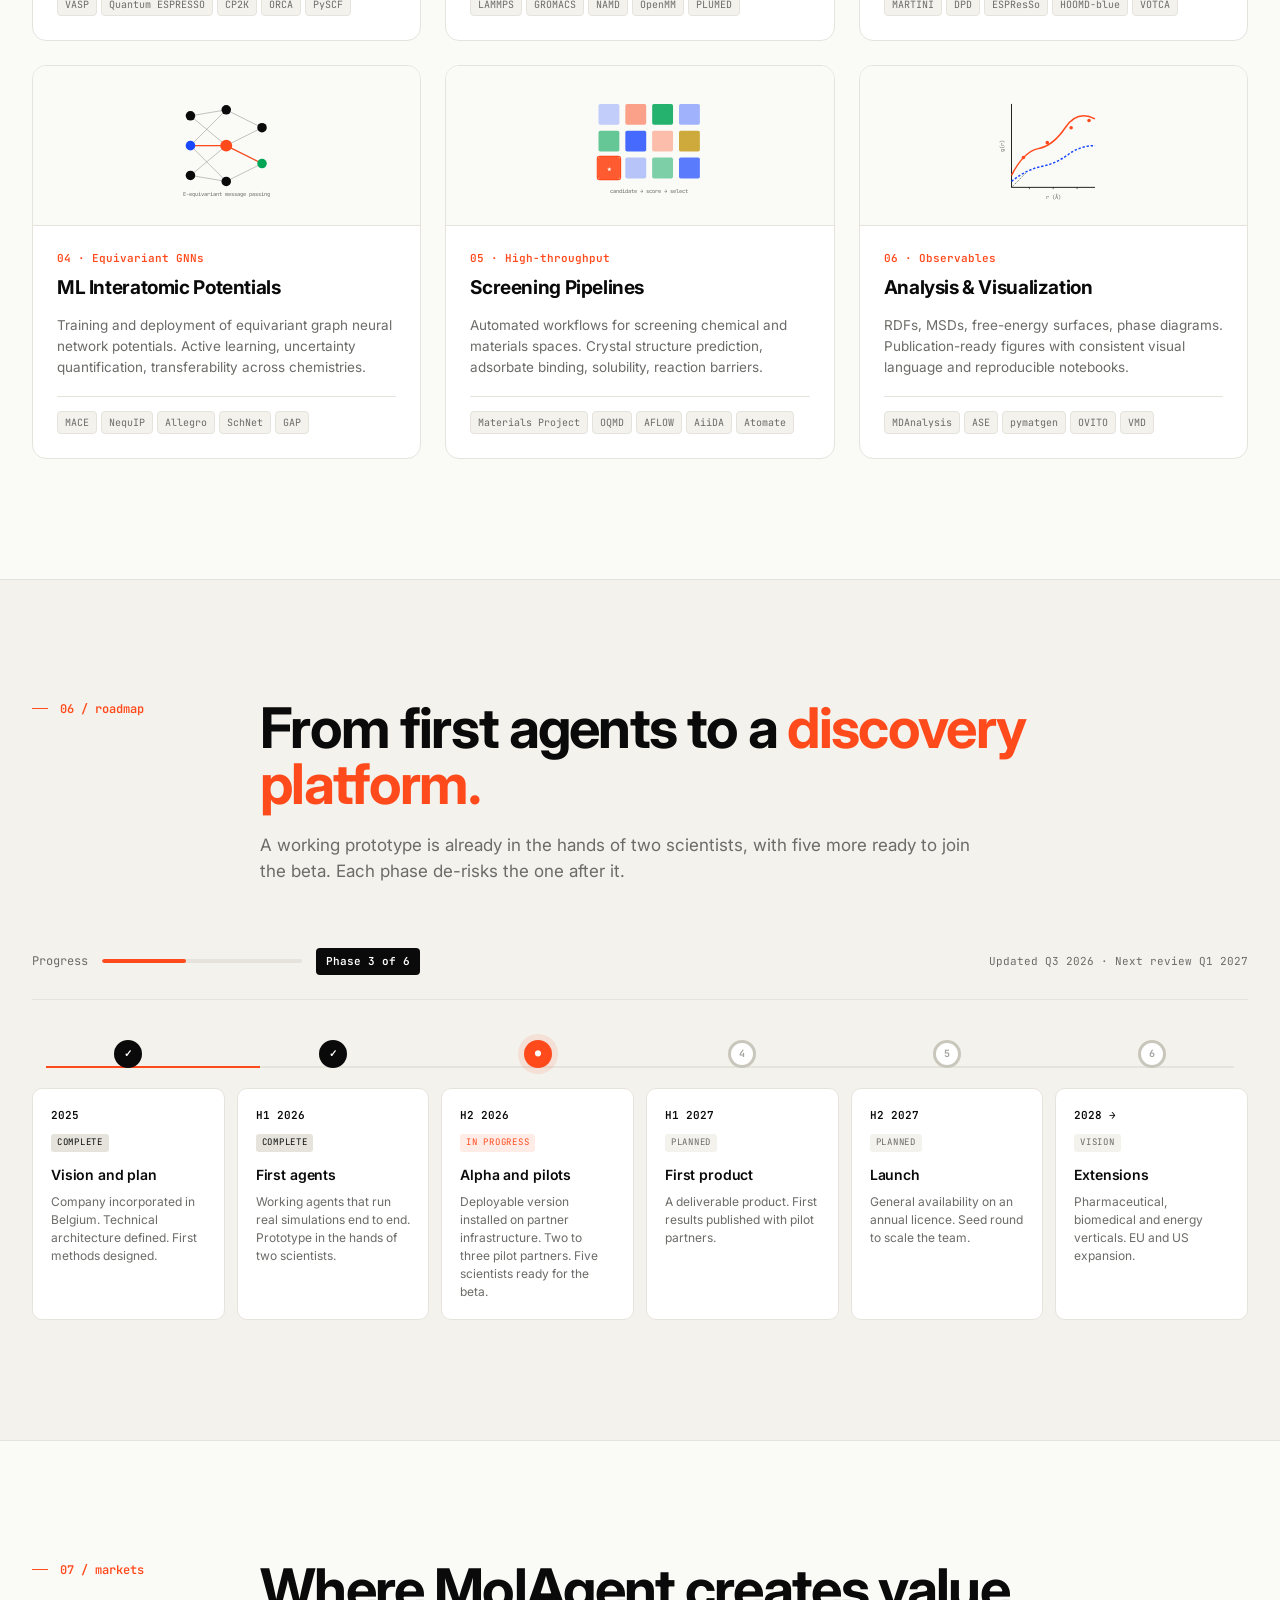
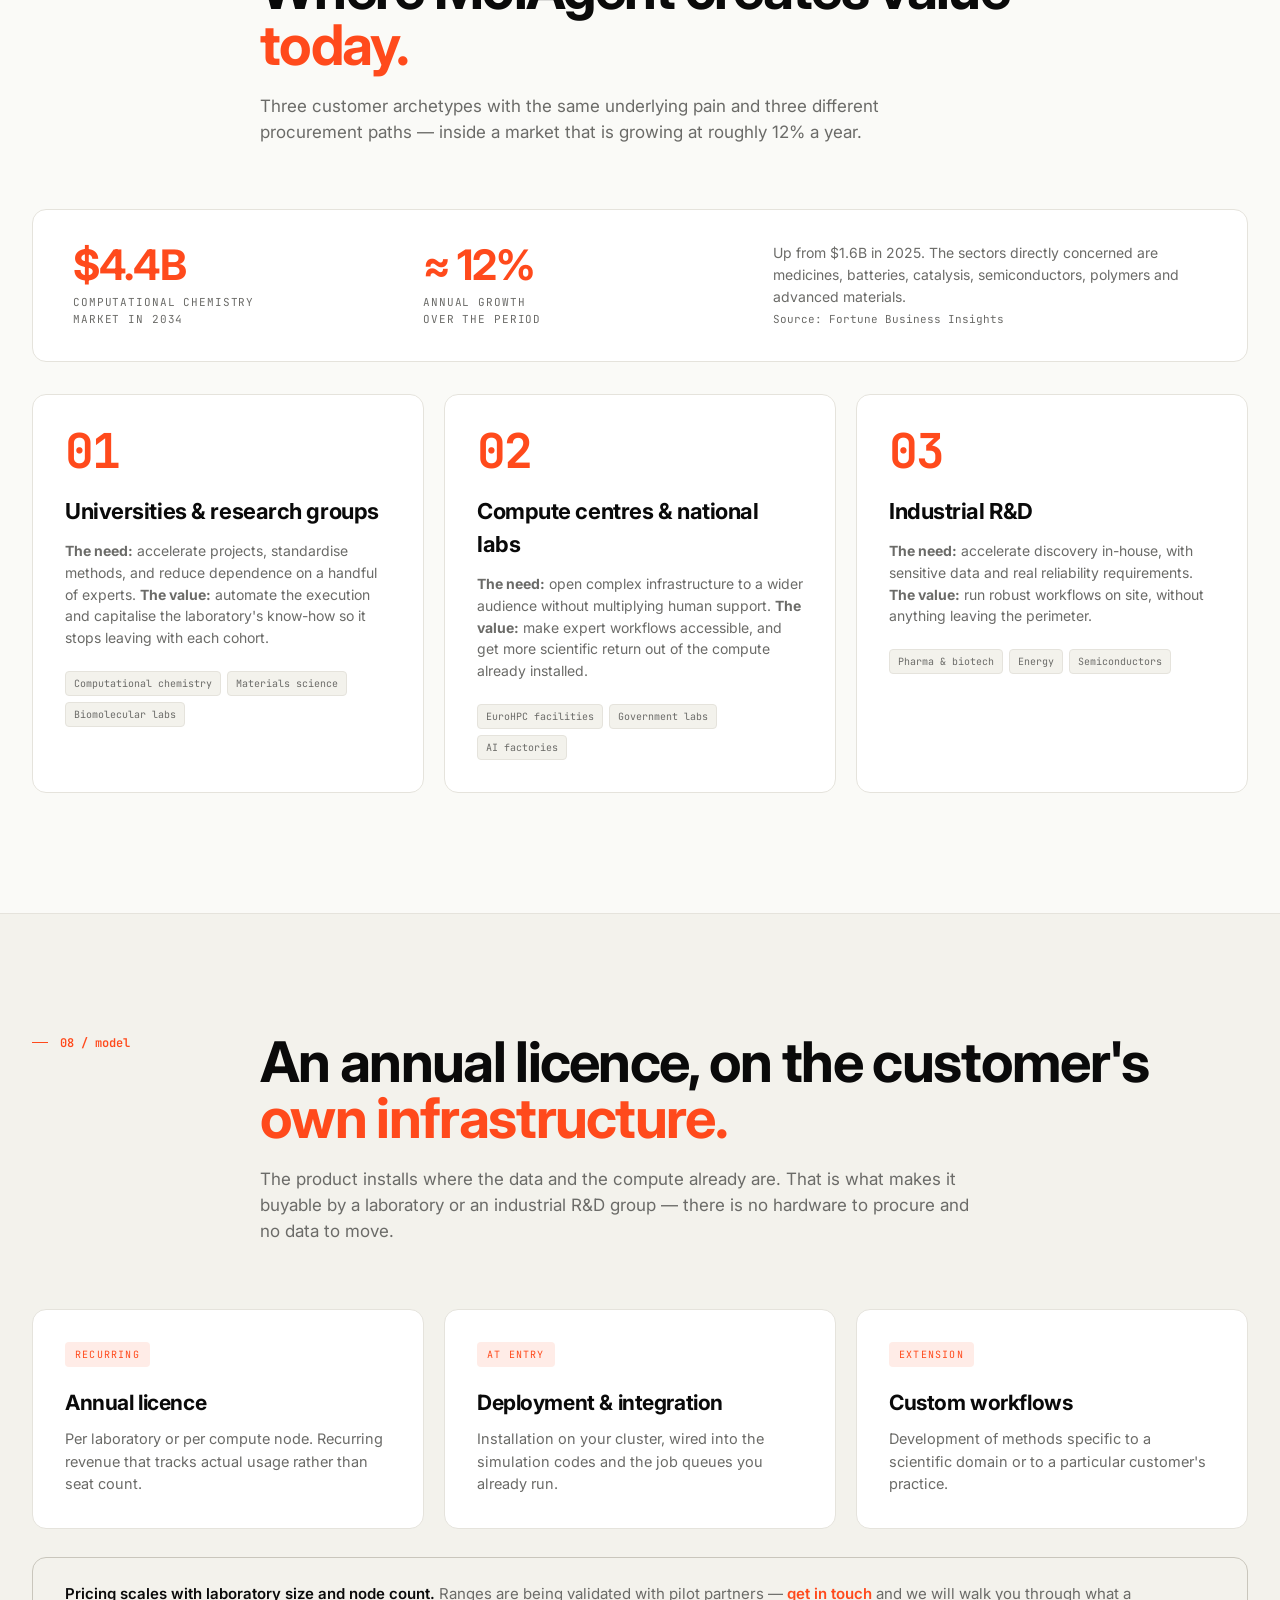
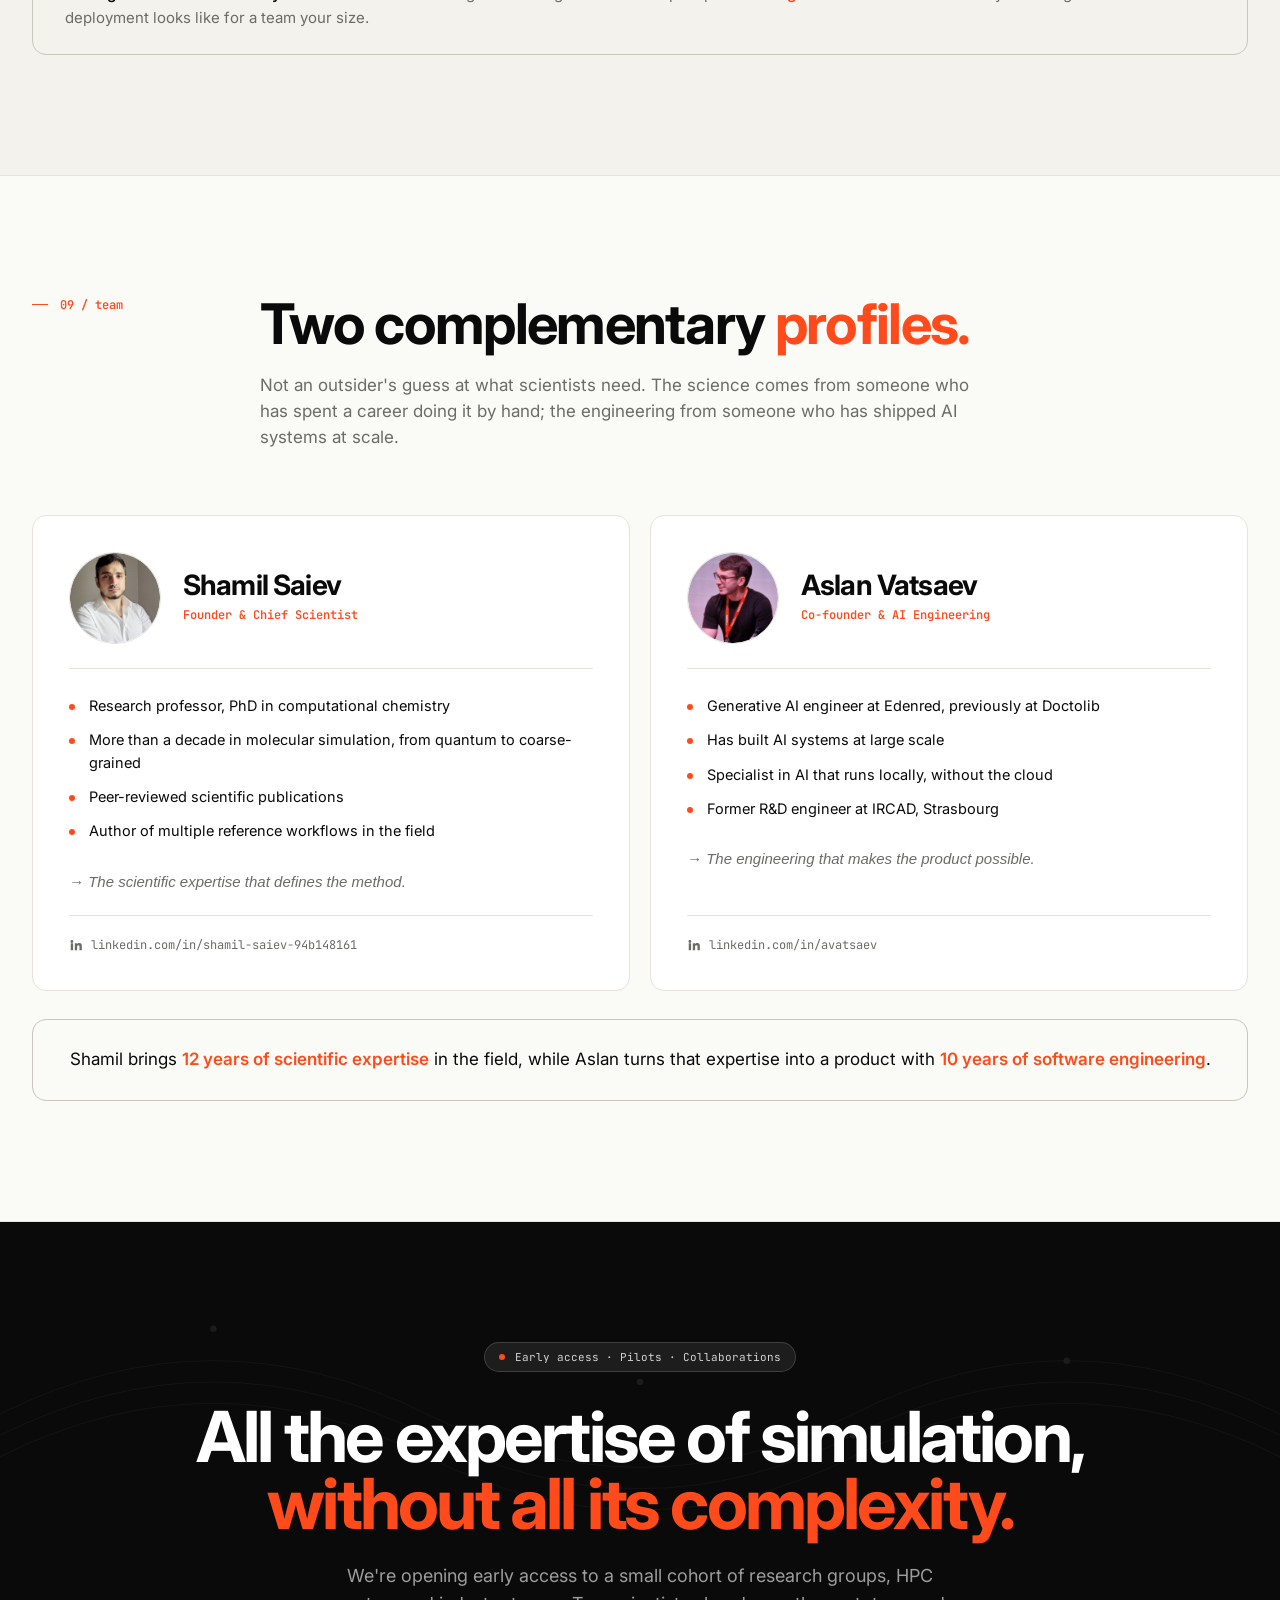
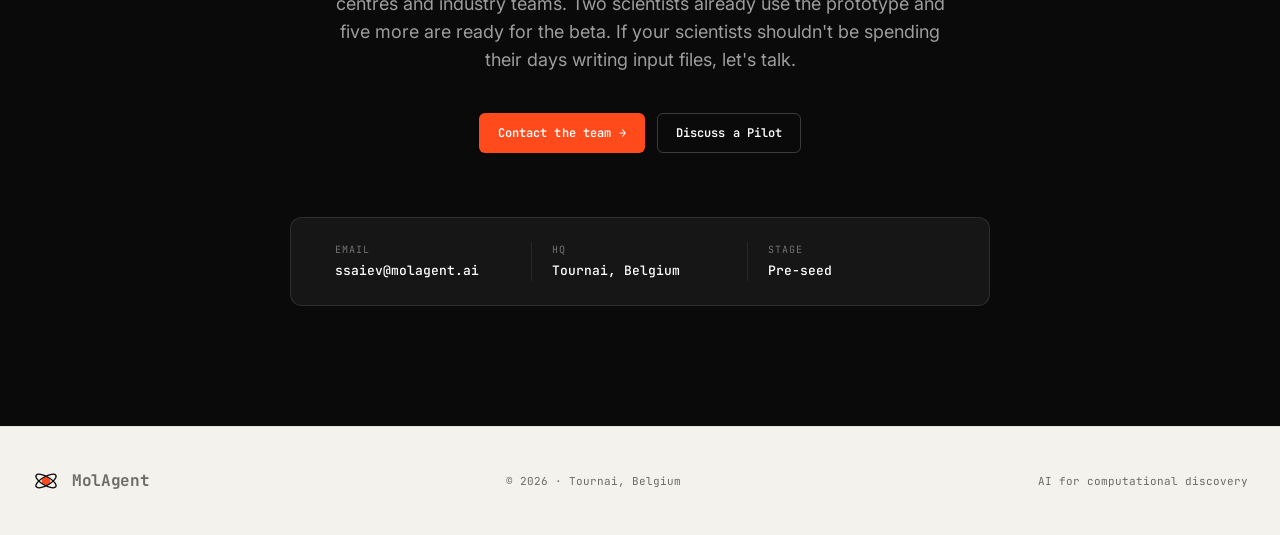
==== commit addbde4d: "Rewrite the site around the new positioning, and add Aslan to the team The pitch deck (MolAgent_BFTE" ====
--- a/index.html
+++ b/index.html
@@ -4,21 +4,21 @@
 <meta charset="UTF-8" />
 <meta name="viewport" content="width=device-width, initial-scale=1.0" />
 <title>MolAgent — Materials discovery at the speed of thought.</title>
-<meta name="description" content="Install MolAgent on your HPC or workstation. An AI expert in molecular dynamics, quantum chemistry, coarse-grained modeling, and ML interatomic potentials — with curated skills, pipelines, and tools for every major simulation package." />
+<meta name="description" content="Years of simulation expertise, in the hands of every scientist. MolAgent pairs AI reasoning with expert-validated workflows and runs on your own machines — quantum chemistry, molecular dynamics, coarse-grained modeling and ML interatomic potentials. Your data never leaves your infrastructure." />
 <link rel="canonical" href="https://molagent.ai/" />
 
 <!-- Open Graph / social preview -->
 <meta property="og:type" content="website" />
 <meta property="og:site_name" content="MolAgent" />
 <meta property="og:title" content="MolAgent — an expert AI agent for molecular simulation" />
-<meta property="og:description" content="Install MolAgent on your HPC or workstation. An AI expert in molecular dynamics, quantum chemistry, coarse-grained modeling, and ML interatomic potentials." />
+<meta property="og:description" content="Years of simulation expertise, in the hands of every scientist. AI reasoning plus expert-validated workflows, deployed on your own cluster. Your data never leaves your infrastructure." />
 <meta property="og:url" content="https://molagent.ai/" />
 <meta property="og:image" content="https://molagent.ai/assets/og-image.png" />
 <meta property="og:image:width" content="1200" />
 <meta property="og:image:height" content="630" />
 <meta name="twitter:card" content="summary_large_image" />
 <meta name="twitter:title" content="MolAgent — an expert AI agent for molecular simulation" />
-<meta name="twitter:description" content="Install MolAgent on your HPC or workstation. Expert in MD, quantum chemistry, coarse-grained modeling, and ML interatomic potentials." />
+<meta name="twitter:description" content="Years of simulation expertise, in the hands of every scientist. AI reasoning plus expert-validated workflows, running on your own machines." />
 <meta name="twitter:image" content="https://molagent.ai/assets/og-image.png" />
 
 <link rel="preconnect" href="https://fonts.googleapis.com">
@@ -47,7 +47,9 @@
 }
 
 * { box-sizing: border-box; margin: 0; padding: 0; }
-html { scroll-behavior: smooth; }
+/* scroll-padding-top clears the 60px fixed topbar: without it every #anchor jump parks the
+   section heading underneath the bar. */
+html { scroll-behavior: smooth; scroll-padding-top: 84px; }
 
 body {
   font-family: var(--sans);
@@ -927,7 +929,7 @@
 .rm-bar-fill {
   position: absolute;
   top: 0; left: 0; bottom: 0;
-  width: 18%;
+  width: 42%;
   background: var(--accent);
   border-radius: 2px;
 }
@@ -1122,95 +1124,563 @@
 
 @media (max-width: 900px) { .markets-grid { grid-template-columns: 1fr; } }
 
-/* ============ FOUNDER ============ */
-.founder-layout {
+/* ============ COST CALLOUT (problem) ============ */
+.cost-callout {
+  margin-top: 40px;
+  padding: 36px 40px;
+  background: var(--panel);
+  border: 1px solid var(--line);
+  border-left: 3px solid var(--accent);
+  border-radius: 14px;
+  display: grid;
+  grid-template-columns: 260px 1fr;
+  gap: 40px;
+  align-items: center;
+}
+
+.cost-label {
+  font-family: var(--mono);
+  font-size: 11px;
+  color: var(--muted);
+  text-transform: uppercase;
+  letter-spacing: 0.1em;
+  margin-bottom: 10px;
+}
+
+.cost-num {
+  font-size: 46px;
+  font-weight: 700;
+  letter-spacing: -0.03em;
+  line-height: 1;
+  color: var(--accent);
+}
+
+.cost-text {
+  font-size: 16px;
+  line-height: 1.6;
+  color: var(--ink);
+}
+
+.cost-text span { color: var(--muted); }
+
+@media (max-width: 900px) {
+  .cost-callout { grid-template-columns: 1fr; gap: 20px; padding: 28px; }
+}
+
+/* ============ WHY NOW ============ */
+.whynow-grid {
   display: grid;
   grid-template-columns: 1fr 1fr;
-  gap: 32px;
-}
-
-.founder-panel {
+  gap: 20px;
+}
+
+.wn-col {
+  padding: 32px;
+  background: var(--panel);
+  border: 1px solid var(--line);
+  border-radius: 14px;
+}
+
+.wn-head {
+  display: flex;
+  align-items: center;
+  gap: 12px;
+  font-family: var(--mono);
+  font-size: 11px;
+  text-transform: uppercase;
+  letter-spacing: 0.1em;
+  color: var(--muted);
+  padding-bottom: 18px;
+  margin-bottom: 8px;
+  border-bottom: 1px solid var(--line);
+}
+
+.wn-sign {
+  width: 22px;
+  height: 22px;
+  border-radius: 50%;
+  display: grid;
+  place-items: center;
+  font-size: 12px;
+  font-weight: 700;
+  color: var(--panel);
+  background: var(--accent-3);
+}
+
+.wn-col.neg .wn-sign { background: var(--accent); }
+
+.wn-item { padding: 20px 0; border-bottom: 1px solid var(--line); }
+.wn-item:last-child { border-bottom: none; padding-bottom: 0; }
+
+.wn-item-title {
+  font-size: 17px;
+  font-weight: 600;
+  letter-spacing: -0.01em;
+  margin-bottom: 6px;
+}
+
+.wn-item-desc { color: var(--muted); font-size: 14.5px; line-height: 1.55; }
+
+.wn-verdict {
+  grid-column: 1 / -1;
+  margin-top: 4px;
+  padding: 28px 36px;
+  border: 1px solid var(--line-strong);
+  border-radius: 14px;
+  background: var(--bg);
+  font-size: 18px;
+  line-height: 1.55;
+  text-align: center;
+}
+
+.wn-verdict strong { color: var(--accent); font-weight: 600; }
+
+@media (max-width: 900px) { .whynow-grid { grid-template-columns: 1fr; } }
+
+/* ============ PILLARS (the response) ============ */
+.pillars {
+  display: grid;
+  grid-template-columns: repeat(3, 1fr);
+  gap: 20px;
+  margin-bottom: 48px;
+}
+
+.pillar {
+  padding: 32px;
+  background: var(--panel);
+  border: 1px solid var(--line);
+  border-radius: 14px;
+}
+
+.pillar.hl { border-color: var(--accent); background: var(--accent-glow); }
+
+.pillar-tag {
+  font-family: var(--mono);
+  font-size: 10px;
+  text-transform: uppercase;
+  letter-spacing: 0.12em;
+  color: var(--muted);
+  margin-bottom: 16px;
+}
+
+.pillar.hl .pillar-tag { color: var(--accent); }
+
+.pillar-title {
+  font-size: 21px;
+  font-weight: 700;
+  letter-spacing: -0.02em;
+  margin-bottom: 10px;
+  line-height: 1.15;
+}
+
+.pillar-desc { color: var(--muted); font-size: 14.5px; line-height: 1.55; }
+
+@media (max-width: 900px) { .pillars { grid-template-columns: 1fr; } }
+
+/* ============ PRODUCT FLOW ============ */
+.flow {
+  display: grid;
+  grid-template-columns: repeat(4, 1fr);
+  gap: 0;
+  border: 1px solid var(--line);
+  border-radius: 14px;
+  overflow: hidden;
+  background: var(--panel);
+  margin-bottom: 24px;
+}
+
+.flow-step { padding: 28px; border-right: 1px solid var(--line); }
+.flow-step:last-child { border-right: none; }
+
+.flow-idx {
+  font-family: var(--mono);
+  font-size: 11px;
+  font-weight: 700;
+  color: var(--accent);
+  margin-bottom: 14px;
+  letter-spacing: 0.1em;
+}
+
+.flow-title {
+  font-size: 18px;
+  font-weight: 600;
+  letter-spacing: -0.02em;
+  margin-bottom: 8px;
+}
+
+.flow-desc { color: var(--muted); font-size: 14px; line-height: 1.55; }
+
+.flow-notes {
+  display: grid;
+  grid-template-columns: 1fr 1fr;
+  gap: 20px;
+  margin-bottom: 48px;
+}
+
+.flow-note {
+  padding: 20px 24px;
+  border: 1px solid var(--line);
+  border-radius: 12px;
+  font-size: 15px;
+  line-height: 1.5;
+  background: var(--bg);
+}
+
+.flow-note b {
+  font-family: var(--mono);
+  font-size: 11px;
+  text-transform: uppercase;
+  letter-spacing: 0.1em;
+  color: var(--accent);
+  display: block;
+  margin-bottom: 8px;
+  font-weight: 600;
+}
+
+@media (max-width: 900px) {
+  .flow { grid-template-columns: 1fr; }
+  .flow-step { border-right: none; border-bottom: 1px solid var(--line); }
+  .flow-step:last-child { border-bottom: none; }
+  .flow-notes { grid-template-columns: 1fr; }
+}
+
+/* ============ PROOF ============ */
+.proof-grid {
+  display: grid;
+  grid-template-columns: 1fr 1fr;
+  gap: 20px;
+}
+
+.proof-card {
+  background: var(--panel);
+  border: 1px solid var(--line);
+  border-radius: 14px;
+  padding: 36px;
+  display: flex;
+  flex-direction: column;
+}
+
+.proof-head {
+  font-family: var(--mono);
+  font-size: 11px;
+  text-transform: uppercase;
+  letter-spacing: 0.1em;
+  color: var(--muted);
+  padding-bottom: 16px;
+  margin-bottom: 20px;
+  border-bottom: 1px solid var(--line);
+}
+
+.proof-title {
+  font-size: 24px;
+  font-weight: 700;
+  letter-spacing: -0.02em;
+  line-height: 1.2;
+  margin-bottom: 22px;
+}
+
+.proof-metric {
+  display: flex;
+  align-items: baseline;
+  gap: 14px;
+  flex-wrap: wrap;
+  padding: 22px 0;
+  border-top: 1px solid var(--line);
+  border-bottom: 1px solid var(--line);
+  margin-bottom: 22px;
+}
+
+.proof-before {
+  font-size: 26px;
+  font-weight: 600;
+  color: var(--muted);
+  text-decoration: line-through;
+  text-decoration-color: var(--line-strong);
+  letter-spacing: -0.02em;
+}
+
+.proof-arrow { color: var(--muted-2); font-size: 20px; }
+
+.proof-after {
+  font-size: 38px;
+  font-weight: 700;
+  color: var(--accent);
+  letter-spacing: -0.03em;
+  line-height: 1;
+}
+
+.proof-metric-label {
+  font-family: var(--mono);
+  font-size: 11px;
+  color: var(--muted);
+  text-transform: uppercase;
+  letter-spacing: 0.08em;
+  width: 100%;
+  margin-top: 4px;
+}
+
+.proof-compare { display: grid; gap: 18px; margin-bottom: 22px; }
+
+.proof-col-tag {
+  font-family: var(--mono);
+  font-size: 10px;
+  text-transform: uppercase;
+  letter-spacing: 0.12em;
+  color: var(--muted);
+  margin-bottom: 6px;
+}
+
+.proof-col.with .proof-col-tag { color: var(--accent); }
+
+.proof-col p { font-size: 14.5px; line-height: 1.6; color: var(--ink); }
+.proof-col:not(.with) p { color: var(--muted); }
+
+.proof-bullets {
+  list-style: none;
+  margin-bottom: 22px;
+}
+
+.proof-bullets li {
+  position: relative;
+  padding-left: 20px;
+  font-size: 14px;
+  color: var(--muted);
+  line-height: 1.55;
+  margin-bottom: 8px;
+}
+
+.proof-bullets li::before {
+  content: "";
+  position: absolute;
+  left: 0;
+  top: 9px;
+  width: 6px;
+  height: 6px;
+  border-radius: 50%;
+  background: var(--accent-3);
+}
+
+.proof-cite {
+  margin-top: auto;
+  padding-top: 18px;
+  border-top: 1px solid var(--line);
+  font-family: var(--mono);
+  font-size: 11px;
+  line-height: 1.5;
+  color: var(--muted);
+}
+
+.proof-cite b { color: var(--ink); font-weight: 600; }
+
+@media (max-width: 900px) { .proof-grid { grid-template-columns: 1fr; } }
+
+/* ============ MARKET SIZE BAND ============ */
+.mkt-size {
+  display: grid;
+  grid-template-columns: 1fr 1fr 1.4fr;
+  gap: 40px;
+  align-items: center;
+  padding: 32px 40px;
+  background: var(--panel);
+  border: 1px solid var(--line);
+  border-radius: 14px;
+  margin-bottom: 32px;
+}
+
+.mkt-size-num {
+  font-size: 42px;
+  font-weight: 700;
+  letter-spacing: -0.03em;
+  line-height: 1;
+  color: var(--accent);
+  margin-bottom: 8px;
+}
+
+.mkt-size-label {
+  font-family: var(--mono);
+  font-size: 11px;
+  color: var(--muted);
+  text-transform: uppercase;
+  letter-spacing: 0.08em;
+  line-height: 1.5;
+}
+
+.mkt-size-src { font-size: 14px; color: var(--muted); line-height: 1.55; }
+
+@media (max-width: 900px) {
+  .mkt-size { grid-template-columns: 1fr; gap: 24px; padding: 28px; }
+}
+
+/* ============ BUSINESS MODEL ============ */
+.model-grid {
+  display: grid;
+  grid-template-columns: repeat(3, 1fr);
+  gap: 20px;
+  margin-bottom: 28px;
+}
+
+.model-card {
+  padding: 32px;
+  background: var(--panel);
+  border: 1px solid var(--line);
+  border-radius: 14px;
+}
+
+.model-tag {
+  display: inline-block;
+  font-family: var(--mono);
+  font-size: 10px;
+  text-transform: uppercase;
+  letter-spacing: 0.12em;
+  color: var(--accent);
+  background: var(--accent-glow);
+  padding: 5px 10px;
+  border-radius: 4px;
+  margin-bottom: 20px;
+}
+
+.model-title {
+  font-size: 21px;
+  font-weight: 700;
+  letter-spacing: -0.02em;
+  margin-bottom: 10px;
+}
+
+.model-desc { color: var(--muted); font-size: 14.5px; line-height: 1.55; }
+
+.model-note {
+  padding: 24px 32px;
+  border: 1px solid var(--line-strong);
+  border-radius: 14px;
+  background: var(--bg-2);
+  font-size: 15px;
+  line-height: 1.6;
+  color: var(--muted);
+}
+
+.model-note strong { color: var(--ink); font-weight: 600; }
+
+@media (max-width: 900px) { .model-grid { grid-template-columns: 1fr; } }
+
+/* ============ TEAM ============ */
+.team-grid {
+  display: grid;
+  grid-template-columns: 1fr 1fr;
+  gap: 20px;
+  margin-bottom: 28px;
+}
+
+.team-card {
   padding: 36px;
   background: var(--panel);
   border: 1px solid var(--line);
   border-radius: 14px;
-  position: relative;
-}
-
-.founder-panel-head {
   display: flex;
-  justify-content: space-between;
+  flex-direction: column;
+  transition: all 0.2s;
+}
+
+.team-card:hover {
+  border-color: var(--ink);
+  transform: translateY(-3px);
+  box-shadow: 0 16px 40px rgba(0,0,0,0.06);
+}
+
+.team-head {
+  display: flex;
   align-items: center;
-  font-family: var(--mono);
-  font-size: 11px;
-  color: var(--muted);
-  text-transform: uppercase;
-  letter-spacing: 0.1em;
-  margin-bottom: 24px;
-  padding-bottom: 16px;
+  gap: 22px;
+  padding-bottom: 24px;
+  margin-bottom: 4px;
   border-bottom: 1px solid var(--line);
 }
 
-.founder-panel-head strong { color: var(--ink); font-weight: 600; }
-
-.founder-prose p {
-  font-size: 16px;
-  color: var(--ink);
-  line-height: 1.65;
-  margin-bottom: 18px;
-}
-
-.founder-prose p:last-child { color: var(--muted); margin-bottom: 0; }
-
-.founder-prose strong { color: var(--accent); font-weight: 600; }
-
-.founder-name {
-  font-size: 32px;
+.team-photo {
+  width: 92px;
+  height: 92px;
+  border-radius: 50%;
+  object-fit: cover;
+  flex-shrink: 0;
+  border: 1px solid var(--line);
+}
+
+.team-name {
+  font-size: 28px;
   font-weight: 700;
   letter-spacing: -0.03em;
-  margin-bottom: 4px;
-  line-height: 1;
-}
-
-.founder-role {
+  line-height: 1.05;
+  margin-bottom: 6px;
+}
+
+.team-role {
   font-family: var(--mono);
   font-size: 12px;
   color: var(--accent);
   font-weight: 600;
-  margin-bottom: 28px;
-}
-
-.founder-grid {
-  display: grid;
-  gap: 0;
-  border: 1px solid var(--line);
-  border-radius: 10px;
-  overflow: hidden;
-}
-
-.founder-row {
-  display: grid;
-  grid-template-columns: 120px 1fr;
-  padding: 14px 16px;
-  border-bottom: 1px solid var(--line);
-  font-size: 13px;
+}
+
+.team-bullets { list-style: none; padding: 22px 0 0; }
+
+.team-bullets li {
+  position: relative;
+  padding-left: 20px;
+  font-size: 14.5px;
+  line-height: 1.55;
+  color: var(--ink);
+  margin-bottom: 12px;
+}
+
+.team-bullets li::before {
+  content: "";
+  position: absolute;
+  left: 0;
+  top: 9px;
+  width: 6px;
+  height: 6px;
+  border-radius: 50%;
+  background: var(--accent);
+}
+
+.team-verdict {
+  font-size: 15px;
+  font-style: italic;
+  color: var(--muted);
+  padding: 16px 0 22px;
+}
+
+.team-link {
+  margin-top: auto;
+  padding-top: 20px;
+  border-top: 1px solid var(--line);
+  font-family: var(--mono);
+  font-size: 12px;
+  color: var(--muted);
+  display: inline-flex;
   align-items: center;
-}
-
-.founder-row:last-child { border-bottom: none; }
-.founder-row:nth-child(odd) { background: var(--bg-2); }
-
-.founder-row .k {
-  font-family: var(--mono);
-  font-size: 11px;
-  color: var(--muted);
-  text-transform: uppercase;
-  letter-spacing: 0.05em;
-}
-
-.founder-row .v { color: var(--ink); font-weight: 500; }
-
-@media (max-width: 900px) { .founder-layout { grid-template-columns: 1fr; } }
+  gap: 8px;
+  transition: color 0.15s;
+}
+
+.team-link:hover { color: var(--accent); }
+.team-link svg { width: 14px; height: 14px; flex-shrink: 0; }
+
+.team-note {
+  padding: 26px 36px;
+  border: 1px solid var(--line-strong);
+  border-radius: 14px;
+  background: var(--bg);
+  font-size: 17px;
+  line-height: 1.6;
+  text-align: center;
+}
+
+.team-note strong { color: var(--accent); font-weight: 600; }
+
+@media (max-width: 900px) {
+  .team-grid { grid-template-columns: 1fr; }
+  .team-head { gap: 16px; }
+  .team-photo { width: 72px; height: 72px; }
+}
 
 /* ============ CTA ============ */
 .cta-wrap {
@@ -1403,11 +1873,11 @@
     </a>
     <nav class="nav-links">
       <a href="#problem">Problem</a>
-      <a href="#platform">Platform</a>
+      <a href="#platform">Approach</a>
+      <a href="#proof">Proof</a>
       <a href="#methods">Methods</a>
       <a href="#roadmap">Roadmap</a>
-      <a href="#markets">Markets</a>
-      <a href="#founder">Founder</a>
+      <a href="#team">Team</a>
       <a href="docs.html">Getting Started</a>
     </nav>
     <div class="topbar-right">
@@ -1425,7 +1895,7 @@
   <div class="hero-inner">
     <div class="hero-tag">
       <span class="hero-tag-dot"></span>
-      <span>An expert AI agent · install on any machine · Tournai, BE</span>
+      <span>An expert AI agent · runs on your own machines · Tournai, BE</span>
     </div>
 
     <h1 class="hero-headline">
@@ -1434,7 +1904,7 @@
     </h1>
 
     <p class="hero-sub">
-      <strong>MolAgent</strong> is an AI agent you install on your workstation or HPC cluster — expert in <strong>quantum chemistry, molecular dynamics, coarse-grained modeling, and ML interatomic potentials</strong>. Pre-built skills, curated pipelines, and deep knowledge of every major simulation package. It proposes strategies, sets up calculations, monitors jobs, analyzes trajectories, and interprets results.
+      Years of expertise, in the hands of every scientist. <strong>MolAgent</strong> pairs the reasoning of an AI with <strong>workflows validated by experts</strong> — in quantum chemistry, molecular dynamics, coarse-grained modeling and ML interatomic potentials. It is deployed <strong>on your own infrastructure</strong>: it understands your objective, prepares and launches the calculations, watches them run, and interprets what comes out. Your data never leaves your machines.
     </p>
 
     <div class="hero-ctas">
@@ -1629,9 +2099,9 @@
 
       <div class="scale-caption">
         <div class="scale-caption-text">
-          MolAgent is fluent across <strong>every level of theory</strong>. It doesn't pick for you — it <strong>proposes strategies</strong>, explains trade-offs, and once you decide, it sets up the calculation, launches it, monitors progress, and interprets the output.
-        </div>
-        <span class="scale-caption-badge">install · run · ship results</span>
+          Every scale has its own codes, its own formats and its own traps — and a real project combines several of them. MolAgent is fluent across <strong>every level of theory</strong>. It doesn't decide for you: it <strong>proposes strategies</strong>, explains the trade-offs, and once you have chosen, it sets up the calculation, launches it, monitors progress and interprets the output.
+        </div>
+        <span class="scale-caption-badge">describe · launch · arbitrate</span>
       </div>
     </div>
 
@@ -1642,16 +2112,16 @@
         <div class="stat-label">Theory levels covered</div>
       </div>
       <div class="stat">
-        <div class="stat-num">20+ <span class="unit">tools</span></div>
-        <div class="stat-label">Simulation packages</div>
+        <div class="stat-num">12 mo <span class="unit">→ 1 wk</span></div>
+        <div class="stat-label">Expert study, reproduced</div>
       </div>
       <div class="stat">
-        <div class="stat-num">100<span class="unit">%</span></div>
-        <div class="stat-label">Local · your hardware</div>
+        <div class="stat-num">100<span class="unit">% on-prem</span></div>
+        <div class="stat-label">Runs on your hardware</div>
       </div>
       <div class="stat">
         <div class="stat-num">0<span class="unit"> outbound</span></div>
-        <div class="stat-label">Your data stays yours</div>
+        <div class="stat-label">Your data never leaves</div>
       </div>
     </div>
   </div>
@@ -1663,48 +2133,162 @@
     <div class="section-header">
       <div class="section-num">01 / problem</div>
       <div>
-        <h2 class="section-title">HPC clusters sit idle because <span class="accent">expertise doesn't scale.</span></h2>
-        <p class="section-intro">Every university, national lab, and industrial R&D center owns compute capacity they cannot fully use. The bottleneck isn't silicon. It's the rare specialists who know how to wield it.</p>
+        <h2 class="section-title">Powerful tools, locked behind <span class="accent">expertise.</span></h2>
+        <p class="section-intro">The brake isn't compute power. It's the expertise it takes to use it. Computational chemistry gives access to what experiment cannot see — transient structures, mechanisms, energies, dynamics at the atomic scale — but only to the few people who know how to drive it.</p>
       </div>
     </div>
 
     <div class="problem-rows">
       <div class="problem-row">
         <div class="problem-idx">01</div>
-        <div class="problem-head">Generic agents are blank canvases</div>
-        <div class="problem-body">Out of the box, they don't know LAMMPS conventions, VASP pseudopotentials, GROMACS topologies, or MLIP training pipelines. Every team rebuilds the same skills from scratch.</div>
+        <div class="problem-head">Tools that take years to master</div>
+        <div class="problem-body">Every code has its own formats, its own conventions and its own silent traps. Years of practice to master a single one — and a real project needs several.</div>
         <div class="problem-severity">Industry-wide</div>
       </div>
       <div class="problem-row">
         <div class="problem-idx">02</div>
-        <div class="problem-head">Knowledge lives in one head</div>
-        <div class="problem-body">Input parameters, force-field choices, training recipes — scattered across individuals, lost when they leave, reinvented by the next person who joins.</div>
+        <div class="problem-head">An expert decision at every step</div>
+        <div class="problem-body">Preparation, equilibration, control, analysis — each stage forces a judgement call that a non-specialist has no way to settle. Get one wrong and the result is quietly meaningless.</div>
         <div class="problem-severity">Critical</div>
       </div>
       <div class="problem-row">
         <div class="problem-idx">03</div>
-        <div class="problem-head">Off-the-shelf models hallucinate physics</div>
-        <div class="problem-body">General LLMs invent force-field parameters, propose unconverged k-points, suggest unphysical thermostats. A plausible wrong answer burns weeks of compute and trust.</div>
-        <div class="problem-severity">Dangerous</div>
+        <div class="problem-head">Expertise that is rare and expensive</div>
+        <div class="problem-body">Only a handful of people per laboratory can genuinely run these calculations end to end. Their time, not the hardware, is what every project queues behind.</div>
+        <div class="problem-severity">Structural</div>
       </div>
       <div class="problem-row">
         <div class="problem-idx">04</div>
-        <div class="problem-head">Time-to-first-result is too long</div>
-        <div class="problem-body">Hypothesis to converged simulation takes weeks of human attention. The bottleneck is the specialist's time — not the GPU's.</div>
+        <div class="problem-head">Expertise that never transfers</div>
+        <div class="problem-body">The know-how walks out with the PhD students. Every team relearns what another team already mastered, and the laboratory keeps paying for the same lesson.</div>
         <div class="problem-severity">Systemic</div>
+      </div>
+    </div>
+
+    <div class="cost-callout">
+      <div>
+        <div class="cost-label">What the expertise costs</div>
+        <div class="cost-num">4 to 8 years</div>
+      </div>
+      <div class="cost-text">
+        of doctoral and post-doctoral training to produce one person able to run these calculations from end to end.
+        <span>And that know-how does not transfer — it leaves with the person.</span>
       </div>
     </div>
   </div>
 </section>
 
-<!-- PLATFORM -->
-<section class="section section-alt" id="platform">
+<!-- WHY NOW -->
+<section class="section section-alt" id="whynow">
   <div class="section-inner">
     <div class="section-header">
-      <div class="section-num">02 / how it works</div>
+      <div class="section-num">02 / why now</div>
       <div>
-        <h2 class="section-title">An <span class="accent">AI expert agent </span>built to live inside your HPC cluster.</h2>
-        <p class="section-intro">A simple install on your workstation, lab server, or HPC login node. From the first command, MolAgent is fluent in your tools, your queues, and your simulation packages. No skill engineering required.</p>
+        <h2 class="section-title">AI opens a new era — but <span class="accent">not on its own.</span></h2>
+        <p class="section-intro">For the first time, a scientist can describe an objective instead of writing input files. That is genuinely new. It is also not sufficient, and pretending otherwise is how a plausible answer becomes a wasted quarter of compute.</p>
+      </div>
+    </div>
+
+    <div class="whynow-grid">
+      <div class="wn-col">
+        <div class="wn-head"><span class="wn-sign">✓</span> What AI makes possible</div>
+        <div class="wn-item">
+          <div class="wn-item-title">Interaction in plain language</div>
+          <div class="wn-item-desc">Describe a scientific objective without having mastered every tool it depends on.</div>
+        </div>
+        <div class="wn-item">
+          <div class="wn-item-title">Technical work, automated</div>
+          <div class="wn-item-desc">Generate the code, prepare the files, chain the steps together without manual bookkeeping.</div>
+        </div>
+        <div class="wn-item">
+          <div class="wn-item-title">A scientist who is assisted</div>
+          <div class="wn-item-desc">Explain, guide, analyse, and help interpret what the numbers actually mean.</div>
+        </div>
+      </div>
+
+      <div class="wn-col neg">
+        <div class="wn-head"><span class="wn-sign">✕</span> Where generic AI hits its limit</div>
+        <div class="wn-item">
+          <div class="wn-item-title">Broad knowledge, not expertise</div>
+          <div class="wn-item-desc">Answers can be entirely plausible and still be scientifically wrong — the most expensive failure mode there is.</div>
+        </div>
+        <div class="wn-item">
+          <div class="wn-item-title">Results that aren't deterministic</div>
+          <div class="wn-item-desc">The same request can lead to different methodological choices on different days. Science needs the opposite.</div>
+        </div>
+        <div class="wn-item">
+          <div class="wn-item-title">Workflows that are too complex</div>
+          <div class="wn-item-desc">A real simulation demands a long chain of validations and expert decisions, not a single clever answer.</div>
+        </div>
+      </div>
+
+      <div class="wn-verdict">
+        AI alone is not enough. It has to be <strong>framed by scientific workflows</strong> that are reliable, reproducible, and validated by experts.
+      </div>
+    </div>
+  </div>
+</section>
+
+<!-- PLATFORM -->
+<section class="section" id="platform">
+  <div class="section-inner">
+    <div class="section-header">
+      <div class="section-num">03 / the approach</div>
+      <div>
+        <h2 class="section-title">The power of AI, with the <span class="accent">rigour of science.</span></h2>
+        <p class="section-intro">An agent that executes an expert's method, on your machines, without your data ever leaving your infrastructure.</p>
+      </div>
+    </div>
+
+    <div class="pillars">
+      <div class="pillar">
+        <div class="pillar-tag">01 · Reasoning</div>
+        <div class="pillar-title">The reasoning of an AI</div>
+        <div class="pillar-desc">Understands the request, plans the steps, and explains the results in the language of the problem rather than the language of the tool.</div>
+      </div>
+      <div class="pillar">
+        <div class="pillar-tag">02 · Method</div>
+        <div class="pillar-title">Workflows built by experts</div>
+        <div class="pillar-desc">Validated, structured and reproducible methods, anchored in the accepted practice of the field — not improvised per run.</div>
+      </div>
+      <div class="pillar hl">
+        <div class="pillar-tag">03 · Deployment</div>
+        <div class="pillar-title">Deployed on your infrastructure</div>
+        <div class="pillar-desc">On your machines or your cluster, right next to the codes and queues you already run. Nothing is uploaded. Your data does not go anywhere.</div>
+      </div>
+    </div>
+
+    <div class="flow">
+      <div class="flow-step">
+        <div class="flow-idx">01</div>
+        <div class="flow-title">Understands</div>
+        <div class="flow-desc">Interprets your scientific objective and identifies a strategy suited to it.</div>
+      </div>
+      <div class="flow-step">
+        <div class="flow-idx">02</div>
+        <div class="flow-title">Prepares and launches</div>
+        <div class="flow-desc">Configures the workflow, prepares the files, and launches the calculations on your infrastructure.</div>
+      </div>
+      <div class="flow-step">
+        <div class="flow-idx">03</div>
+        <div class="flow-title">Monitors and controls</div>
+        <div class="flow-desc">Watches execution, detects failures, and adapts the steps when it needs to.</div>
+      </div>
+      <div class="flow-step">
+        <div class="flow-idx">04</div>
+        <div class="flow-title">Analyses and guides</div>
+        <div class="flow-desc">Processes the results, puts them in context, concludes, and proposes what to do next.</div>
+      </div>
+    </div>
+
+    <div class="flow-notes">
+      <div class="flow-note">
+        <b>For the expert</b>
+        Delegates the execution and keeps the decision. The judgement calls stay where they belong.
+      </div>
+      <div class="flow-note">
+        <b>For the non-expert</b>
+        Gains access to a method they would not have known how to build in the first place.
       </div>
     </div>
 
@@ -1799,9 +2383,92 @@
       <div class="cap">
         <div class="cap-num">08</div>
         <div class="cap-ico"><svg viewBox="0 0 24 24" fill="none" stroke="currentColor" stroke-width="1.5"><rect x="3" y="11" width="18" height="11" rx="2"/><path d="M7 11V7a5 5 0 0 1 10 0v4"/></svg></div>
-        <div class="cap-title">Local-First</div>
-        <div class="cap-desc">Runs on your hardware. Open-source LLM under the hood. Your data, your weights, your control.</div>
-      </div>
+        <div class="cap-title">On Your Infrastructure</div>
+        <div class="cap-desc">Runs on your machines or your cluster, next to your codes and queues. Nothing is uploaded — your data never leaves the perimeter.</div>
+      </div>
+    </div>
+  </div>
+</section>
+
+<!-- PROOF -->
+<section class="section section-alt" id="proof">
+  <div class="section-inner">
+    <div class="section-header">
+      <div class="section-num">04 / proof</div>
+      <div>
+        <h2 class="section-title">The expertise of a specialist, <span class="accent">without the specialist.</span></h2>
+        <p class="section-intro">Two studies that were actually done the hard way first — by the people who now build MolAgent. The comparison is against their own published work, not against a hypothetical baseline.</p>
+      </div>
+    </div>
+
+    <div class="proof-grid">
+
+      <div class="proof-card">
+        <div class="proof-head">Case 01 · Organic photovoltaics</div>
+        <div class="proof-title">Morphology of conjugated polymers for organic solar cells</div>
+
+        <div class="proof-metric">
+          <span class="proof-before">~12 months</span>
+          <span class="proof-arrow">→</span>
+          <span class="proof-after">1 week</span>
+          <span class="proof-metric-label">Time to a usable morphology</span>
+        </div>
+
+        <div class="proof-compare">
+          <div class="proof-col">
+            <div class="proof-col-tag">The classical approach</div>
+            <p>Driving these tools demands specialised know-how that is genuinely hard to acquire. Without that expertise in the room, the project does not start at all.</p>
+          </div>
+          <div class="proof-col with">
+            <div class="proof-col-tag">With MolAgent</div>
+            <p>MolAgent knows the tools, their traps and their limits. The objective is described in one sentence; the agent parameterises, builds, equilibrates, launches and analyses. The scientist arbitrates — they no longer execute.</p>
+          </div>
+        </div>
+
+        <ul class="proof-bullets">
+          <li>Conjugated polymer chains constructed automatically</li>
+          <li>Morphologies obtained: stacking, self-assembly, phase separation</li>
+        </ul>
+
+        <div class="proof-cite">
+          Published as <b>Xu, Z., Saiev, S., Qian, P., et al.</b><br>
+          Nature Communications <b>16</b>, 8381 (2025).
+        </div>
+      </div>
+
+      <div class="proof-card">
+        <div class="proof-head">Case 02 · High-throughput screening</div>
+        <div class="proof-title">A hundred structures, screened by a single PhD student</div>
+
+        <div class="proof-metric">
+          <span class="proof-before">6 months</span>
+          <span class="proof-arrow">→</span>
+          <span class="proof-after">3 days</span>
+          <span class="proof-metric-label">100 structures screened for miscibility</span>
+        </div>
+
+        <div class="proof-compare">
+          <div class="proof-col">
+            <div class="proof-col-tag">The classical path</div>
+            <p>Sharp expertise at every stage — choice of method, preparation, analysis. Rare to find and slow to train, so the work queues behind whoever has it.</p>
+          </div>
+          <div class="proof-col with">
+            <div class="proof-col-tag">With MolAgent</div>
+            <p>One PhD student, without deep expertise in the methods, reached the same place in three days of guided work. The agent handled the method; the assistant put the results in context and proposed the next step.</p>
+          </div>
+        </div>
+
+        <ul class="proof-bullets">
+          <li>100 distinct structures modelled to determine miscibility</li>
+          <li>Same level of method, arrived at by a non-specialist</li>
+        </ul>
+
+        <div class="proof-cite">
+          Originally required <b>1 post-doctoral researcher + 2 PhD students</b><br>
+          over six months of calculation and analysis.
+        </div>
+      </div>
+
     </div>
   </div>
 </section>
@@ -1810,7 +2477,7 @@
 <section class="section" id="methods">
   <div class="section-inner">
     <div class="section-header">
-      <div class="section-num">03 / methods</div>
+      <div class="section-num">05 / methods</div>
       <div>
         <h2 class="section-title">Literate in the full <span class="accent">simulation stack.</span></h2>
         <p class="section-intro">From electronic structure to coarse-grained mesoscale. From static lattices to ensemble statistics. MolAgent speaks every language your team already uses — and proposes the right one for the question.</p>
@@ -2077,10 +2744,10 @@
 <section class="section section-alt" id="roadmap">
   <div class="section-inner">
     <div class="section-header">
-      <div class="section-num">04 / roadmap</div>
+      <div class="section-num">06 / roadmap</div>
       <div>
-        <h2 class="section-title">From agents to an <span class="accent">operating system</span> for discovery.</h2>
-        <p class="section-intro">Aggressive but honest timeline. Funding-aware. Every phase de-risks the next.</p>
+        <h2 class="section-title">From first agents to a <span class="accent">discovery platform.</span></h2>
+        <p class="section-intro">A working prototype is already in the hands of two scientists, with five more ready to join the beta. Each phase de-risks the one after it.</p>
       </div>
     </div>
 
@@ -2088,10 +2755,10 @@
       <div class="rm-progress-ui">
         <span style="color: var(--muted);">Progress</span>
         <div class="rm-bar"><div class="rm-bar-fill"></div></div>
-        <span class="rm-phase">Phase 1 of 6</span>
+        <span class="rm-phase">Phase 3 of 6</span>
       </div>
       <div style="font-family: var(--mono); font-size: 11px; color: var(--muted);">
-        Updated Q2 2026 · Next review Q3 2026
+        Updated Q3 2026 · Next review Q1 2027
       </div>
     </div>
 
@@ -2101,30 +2768,30 @@
       <div class="rm-node">
         <div class="rm-dot done">✓</div>
         <div class="rm-card">
-          <div class="rm-date">Q1 2026</div>
+          <div class="rm-date">2025</div>
           <span class="rm-status done">Complete</span>
-          <div class="rm-title">Company + vision</div>
-          <div class="rm-text">Incorporation in Belgium. Technical architecture defined. Method library designed.</div>
+          <div class="rm-title">Vision and plan</div>
+          <div class="rm-text">Company incorporated in Belgium. Technical architecture defined. First methods designed.</div>
+        </div>
+      </div>
+
+      <div class="rm-node">
+        <div class="rm-dot done">✓</div>
+        <div class="rm-card">
+          <div class="rm-date">H1 2026</div>
+          <span class="rm-status done">Complete</span>
+          <div class="rm-title">First agents</div>
+          <div class="rm-text">Working agents that run real simulations end to end. Prototype in the hands of two scientists.</div>
         </div>
       </div>
 
       <div class="rm-node">
         <div class="rm-dot active">●</div>
         <div class="rm-card">
-          <div class="rm-date">Q2 2026</div>
+          <div class="rm-date">H2 2026</div>
           <span class="rm-status active">In progress</span>
-          <div class="rm-title">Agents + grants</div>
-          <div class="rm-text">Working DFT &amp; MD agents. Applications: NVIDIA Inception, Anthropic Startup, EuroHPC, Wallonia R&amp;D.</div>
-        </div>
-      </div>
-
-      <div class="rm-node">
-        <div class="rm-dot">3</div>
-        <div class="rm-card">
-          <div class="rm-date">Q3–Q4 2026</div>
-          <span class="rm-status">Planned</span>
-          <div class="rm-title">Alpha + pilots</div>
-          <div class="rm-text">Deployable alpha. 2–3 pilot partners. Materials discovery + MLIP training validation.</div>
+          <div class="rm-title">Alpha and pilots</div>
+          <div class="rm-text">Deployable version installed on partner infrastructure. Two to three pilot partners. Five scientists ready for the beta.</div>
         </div>
       </div>
 
@@ -2133,8 +2800,8 @@
         <div class="rm-card">
           <div class="rm-date">H1 2027</div>
           <span class="rm-status">Planned</span>
-          <div class="rm-title">Beta appliance</div>
-          <div class="rm-text">First shippable server. SLURM/PBS. Methodology papers. Industry pilots.</div>
+          <div class="rm-title">First product</div>
+          <div class="rm-text">A deliverable product. First results published with pilot partners.</div>
         </div>
       </div>
 
@@ -2143,8 +2810,8 @@
         <div class="rm-card">
           <div class="rm-date">H2 2027</div>
           <span class="rm-status">Planned</span>
-          <div class="rm-title">GA + seed round</div>
-          <div class="rm-text">General availability. Subscription + hardware. Seed financing to scale team.</div>
+          <div class="rm-title">Launch</div>
+          <div class="rm-text">General availability on an annual licence. Seed round to scale the team.</div>
         </div>
       </div>
 
@@ -2153,8 +2820,8 @@
         <div class="rm-card">
           <div class="rm-date">2028 →</div>
           <span class="rm-status">Vision</span>
-          <div class="rm-title">Vertical packages</div>
-          <div class="rm-text">Drug discovery, batteries, catalysis. Open plug-in ecosystem. EU + US expansion.</div>
+          <div class="rm-title">Extensions</div>
+          <div class="rm-text">Pharmaceutical, biomedical and energy verticals. EU and US expansion.</div>
         </div>
       </div>
     </div>
@@ -2165,10 +2832,25 @@
 <section class="section" id="markets">
   <div class="section-inner">
     <div class="section-header">
-      <div class="section-num">05 / markets</div>
+      <div class="section-num">07 / markets</div>
       <div>
-        <h2 class="section-title">Built for teams already sitting on <span class="accent">unused compute.</span></h2>
-        <p class="section-intro">Three customer archetypes. Same underlying pain. Different procurement paths.</p>
+        <h2 class="section-title">Where MolAgent creates value <span class="accent">today.</span></h2>
+        <p class="section-intro">Three customer archetypes with the same underlying pain and three different procurement paths — inside a market that is growing at roughly 12% a year.</p>
+      </div>
+    </div>
+
+    <div class="mkt-size">
+      <div>
+        <div class="mkt-size-num">$4.4B</div>
+        <div class="mkt-size-label">Computational chemistry<br>market in 2034</div>
+      </div>
+      <div>
+        <div class="mkt-size-num">≈ 12%</div>
+        <div class="mkt-size-label">Annual growth<br>over the period</div>
+      </div>
+      <div class="mkt-size-src">
+        Up from $1.6B in 2025. The sectors directly concerned are medicines, batteries, catalysis, semiconductors, polymers and advanced materials.<br>
+        <span style="font-family: var(--mono); font-size: 11px;">Source: Fortune Business Insights</span>
       </div>
     </div>
 
@@ -2176,7 +2858,7 @@
       <div class="market">
         <div class="market-letter">01</div>
         <div class="market-title">Universities &amp; research groups</div>
-        <div class="market-desc">Accelerate graduate research. Standardize methods across cohorts. Capture institutional knowledge before it walks out.</div>
+        <div class="market-desc"><strong>The need:</strong> accelerate projects, standardise methods, and reduce dependence on a handful of experts. <strong>The value:</strong> automate the execution and capitalise the laboratory's know-how so it stops leaving with each cohort.</div>
         <div class="market-tags">
           <span class="market-tag">Computational chemistry</span>
           <span class="market-tag">Materials science</span>
@@ -2185,8 +2867,8 @@
       </div>
       <div class="market">
         <div class="market-letter">02</div>
-        <div class="market-title">National labs &amp; HPC centers</div>
-        <div class="market-desc">Lower the barrier for non-expert users accessing exascale resources. Maximize utilization of GPU partitions and specialized hardware.</div>
+        <div class="market-title">Compute centres &amp; national labs</div>
+        <div class="market-desc"><strong>The need:</strong> open complex infrastructure to a wider audience without multiplying human support. <strong>The value:</strong> make expert workflows accessible, and get more scientific return out of the compute already installed.</div>
         <div class="market-tags">
           <span class="market-tag">EuroHPC facilities</span>
           <span class="market-tag">Government labs</span>
@@ -2195,8 +2877,8 @@
       </div>
       <div class="market">
         <div class="market-letter">03</div>
-        <div class="market-title">Industry R&amp;D</div>
-        <div class="market-desc">Simulation-driven discovery in-house with full data sovereignty. Drug discovery, catalysis, batteries, polymers, advanced materials.</div>
+        <div class="market-title">Industrial R&amp;D</div>
+        <div class="market-desc"><strong>The need:</strong> accelerate discovery in-house, with sensitive data and real reliability requirements. <strong>The value:</strong> run robust workflows on site, without anything leaving the perimeter.</div>
         <div class="market-tags">
           <span class="market-tag">Pharma &amp; biotech</span>
           <span class="market-tag">Energy</span>
@@ -2207,63 +2889,102 @@
   </div>
 </section>
 
-<!-- FOUNDER -->
-<section class="section section-alt" id="founder">
+<!-- BUSINESS MODEL -->
+<section class="section section-alt" id="model">
   <div class="section-inner">
     <div class="section-header">
-      <div class="section-num">06 / founder</div>
+      <div class="section-num">08 / model</div>
       <div>
-        <h2 class="section-title">Built by someone who has <span class="accent">lived the problem.</span></h2>
-        <p class="section-intro">Not an outsider's guess at what scientists need. A computational chemist turning a decade of practice into software.</p>
-      </div>
-    </div>
-
-    <div class="founder-layout">
-      <div class="founder-panel founder-prose">
-        <div class="founder-panel-head">
-          <span>// <strong>BACKGROUND</strong></span>
-          <span>founder.md</span>
-        </div>
-        <p>More than a decade at the intersection of <strong>molecular dynamics, quantum chemistry, and machine learning</strong> for materials. Peer-reviewed publications in the field. Active research professor appointment. Maintainer of open-source scientific software.</p>
-        <p>The product is not an outsider's guess. It's the <strong>codification of how an expert actually works</strong> — the heuristics, the debugging instincts, the method choices — into software that scales beyond a single person.</p>
-        <p>The founder maintains active research output, ongoing collaborations with leading European and North American academic groups, and a clear view of where current AI capabilities fall short of real scientific workflows.</p>
-      </div>
-
-      <div class="founder-panel">
-        <div class="founder-panel-head">
-          <span>// <strong>PROFILE</strong></span>
-          <span>scientist.yaml</span>
-        </div>
-        <div class="founder-name">[Shamil Saiev]</div>
-        <div class="founder-role">Founder &amp; Chief Scientist</div>
-
-        <div class="founder-grid">
-          <div class="founder-row">
-            <span class="k">role</span>
-            <span class="v">Founder · MolAgent (Tournai)</span>
+        <h2 class="section-title">An annual licence, on the customer's <span class="accent">own infrastructure.</span></h2>
+        <p class="section-intro">The product installs where the data and the compute already are. That is what makes it buyable by a laboratory or an industrial R&amp;D group — there is no hardware to procure and no data to move.</p>
+      </div>
+    </div>
+
+    <div class="model-grid">
+      <div class="model-card">
+        <div class="model-tag">Recurring</div>
+        <div class="model-title">Annual licence</div>
+        <div class="model-desc">Per laboratory or per compute node. Recurring revenue that tracks actual usage rather than seat count.</div>
+      </div>
+      <div class="model-card">
+        <div class="model-tag">At entry</div>
+        <div class="model-title">Deployment &amp; integration</div>
+        <div class="model-desc">Installation on your cluster, wired into the simulation codes and the job queues you already run.</div>
+      </div>
+      <div class="model-card">
+        <div class="model-tag">Extension</div>
+        <div class="model-title">Custom workflows</div>
+        <div class="model-desc">Development of methods specific to a scientific domain or to a particular customer's practice.</div>
+      </div>
+    </div>
+
+    <div class="model-note">
+      <strong>Pricing scales with laboratory size and node count.</strong> Ranges are being validated with pilot partners — <a href="#contact" style="color: var(--accent); font-weight: 600;">get in touch</a> and we will walk you through what a deployment looks like for a team your size.
+    </div>
+  </div>
+</section>
+
+<!-- TEAM -->
+<!-- #founder kept as an alias so older links and bookmarks still land here. -->
+<span id="founder"></span>
+<section class="section" id="team">
+  <div class="section-inner">
+    <div class="section-header">
+      <div class="section-num">09 / team</div>
+      <div>
+        <h2 class="section-title">Two complementary <span class="accent">profiles.</span></h2>
+        <p class="section-intro">Not an outsider's guess at what scientists need. The science comes from someone who has spent a career doing it by hand; the engineering from someone who has shipped AI systems at scale.</p>
+      </div>
+    </div>
+
+    <div class="team-grid">
+
+      <div class="team-card">
+        <div class="team-head">
+          <img class="team-photo" src="assets/team-shamil.jpg" alt="Shamil Saiev" width="440" height="440" loading="lazy">
+          <div>
+            <div class="team-name">Shamil Saiev</div>
+            <div class="team-role">Founder &amp; Chief Scientist</div>
           </div>
-          <div class="founder-row">
-            <span class="k">academic</span>
-            <span class="v">Research Professor</span>
+        </div>
+        <ul class="team-bullets">
+          <li>Research professor, PhD in computational chemistry</li>
+          <li>More than a decade in molecular simulation, from quantum to coarse-grained</li>
+          <li>Peer-reviewed scientific publications</li>
+          <li>Author of multiple reference workflows in the field</li>
+        </ul>
+        <div class="team-verdict">→ The scientific expertise that defines the method.</div>
+        <a class="team-link" href="https://www.linkedin.com/in/shamil-saiev-94b148161" target="_blank" rel="noopener noreferrer">
+          <svg viewBox="0 0 24 24" fill="currentColor" aria-hidden="true"><path d="M4.98 3.5a2.5 2.5 0 1 1 0 5 2.5 2.5 0 0 1 0-5zM3 9h4v12H3zM10 9h3.8v1.7h.05c.53-.95 1.83-1.95 3.75-1.95 4 0 4.4 2.5 4.4 5.9V21h-4v-5.6c0-1.35-.03-3.1-1.9-3.1s-2.2 1.45-2.2 2.99V21h-4z"/></svg>
+          linkedin.com/in/shamil-saiev-94b148161
+        </a>
+      </div>
+
+      <div class="team-card">
+        <div class="team-head">
+          <img class="team-photo" src="assets/team-aslan.jpg" alt="Aslan Vatsaev" width="440" height="440" loading="lazy">
+          <div>
+            <div class="team-name">Aslan Vatsaev</div>
+            <div class="team-role">Co-founder &amp; AI Engineering</div>
           </div>
-          <div class="founder-row">
-            <span class="k">phd</span>
-            <span class="v">Computational Chemistry</span>
-          </div>
-          <div class="founder-row">
-            <span class="k">expertise</span>
-            <span class="v">MD · DFT · Coarse-grained · MLIPs</span>
-          </div>
-          <div class="founder-row">
-            <span class="k">output</span>
-            <span class="v">Publications · OSS maintainer</span>
-          </div>
-          <div class="founder-row">
-            <span class="k">based</span>
-            <span class="v">Belgium</span>
-          </div>
-        </div>
-      </div>
+        </div>
+        <ul class="team-bullets">
+          <li>Generative AI engineer at Edenred, previously at Doctolib</li>
+          <li>Has built AI systems at large scale</li>
+          <li>Specialist in AI that runs locally, without the cloud</li>
+          <li>Former R&amp;D engineer at IRCAD, Strasbourg</li>
+        </ul>
+        <div class="team-verdict">→ The engineering that makes the product possible.</div>
+        <a class="team-link" href="https://www.linkedin.com/in/avatsaev/" target="_blank" rel="noopener noreferrer">
+          <svg viewBox="0 0 24 24" fill="currentColor" aria-hidden="true"><path d="M4.98 3.5a2.5 2.5 0 1 1 0 5 2.5 2.5 0 0 1 0-5zM3 9h4v12H3zM10 9h3.8v1.7h.05c.53-.95 1.83-1.95 3.75-1.95 4 0 4.4 2.5 4.4 5.9V21h-4v-5.6c0-1.35-.03-3.1-1.9-3.1s-2.2 1.45-2.2 2.99V21h-4z"/></svg>
+          linkedin.com/in/avatsaev
+        </a>
+      </div>
+
+    </div>
+
+    <div class="team-note">
+      Shamil brings <strong>12 years of scientific expertise</strong> in the field, while Aslan turns that expertise into a product with <strong>10 years of software engineering</strong>.
     </div>
   </div>
 </section>
@@ -2291,11 +3012,11 @@
       <span class="cta-tag-dot"></span>
       <span>Early access · Pilots · Collaborations</span>
     </div>
-    <h2 class="cta-title">An <span class="accent">expert co-pilot</span>, one install away.</h2>
-    <p class="cta-sub">We're opening early access to a small cohort of research groups, HPC centers, and industry teams. If your scientists shouldn't be spending their days writing input files, let's talk.</p>
+    <h2 class="cta-title">All the expertise of simulation, <span class="accent">without all its complexity.</span></h2>
+    <p class="cta-sub">We're opening early access to a small cohort of research groups, HPC centres and industry teams. Two scientists already use the prototype and five more are ready for the beta. If your scientists shouldn't be spending their days writing input files, let's talk.</p>
 
     <div class="cta-actions">
-      <a href="mailto:ssaiev@molagent.ai" class="btn btn-accent">Contact Founder →</a>
+      <a href="mailto:ssaiev@molagent.ai" class="btn btn-accent">Contact the team →</a>
       <a href="mailto:ssaiev@molagent.ai?subject=MolAgent%20Pilot%20Discussion" class="btn btn-dark-ghost">Discuss a Pilot</a>
     </div>
 
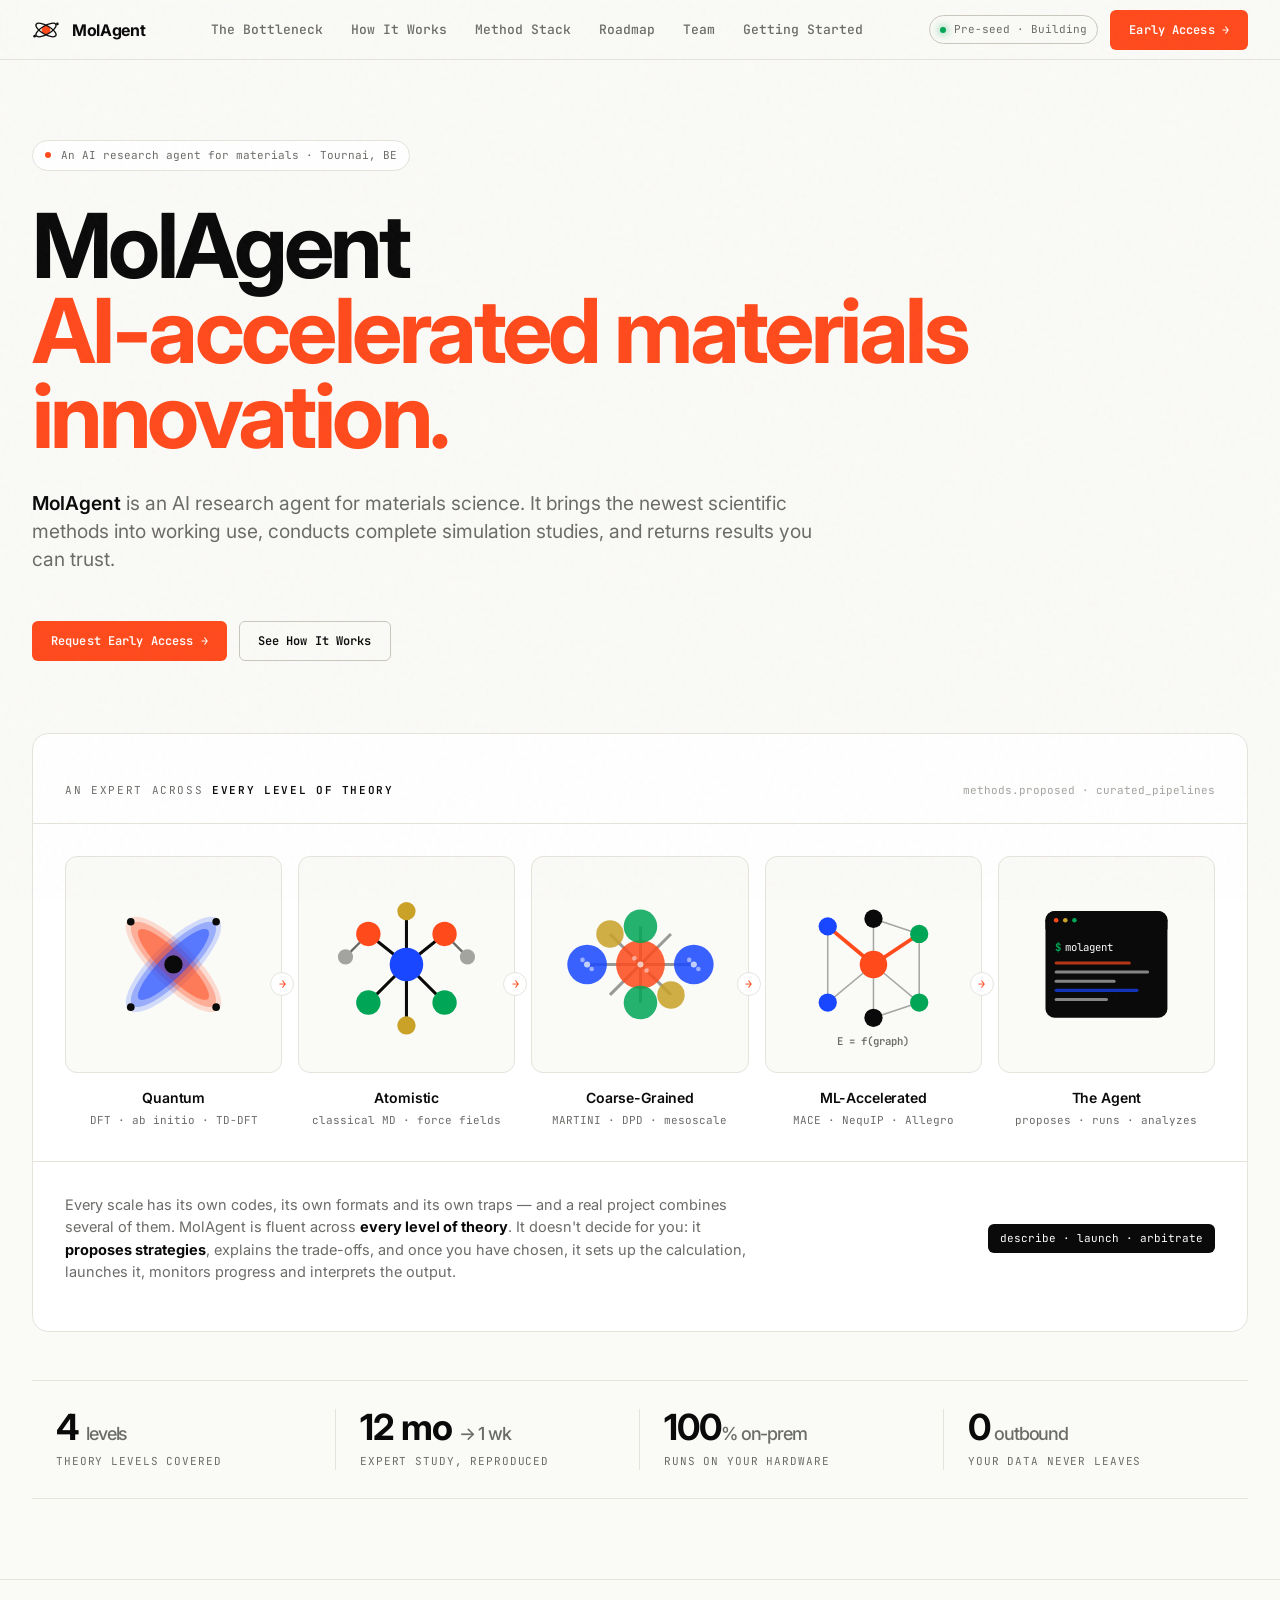
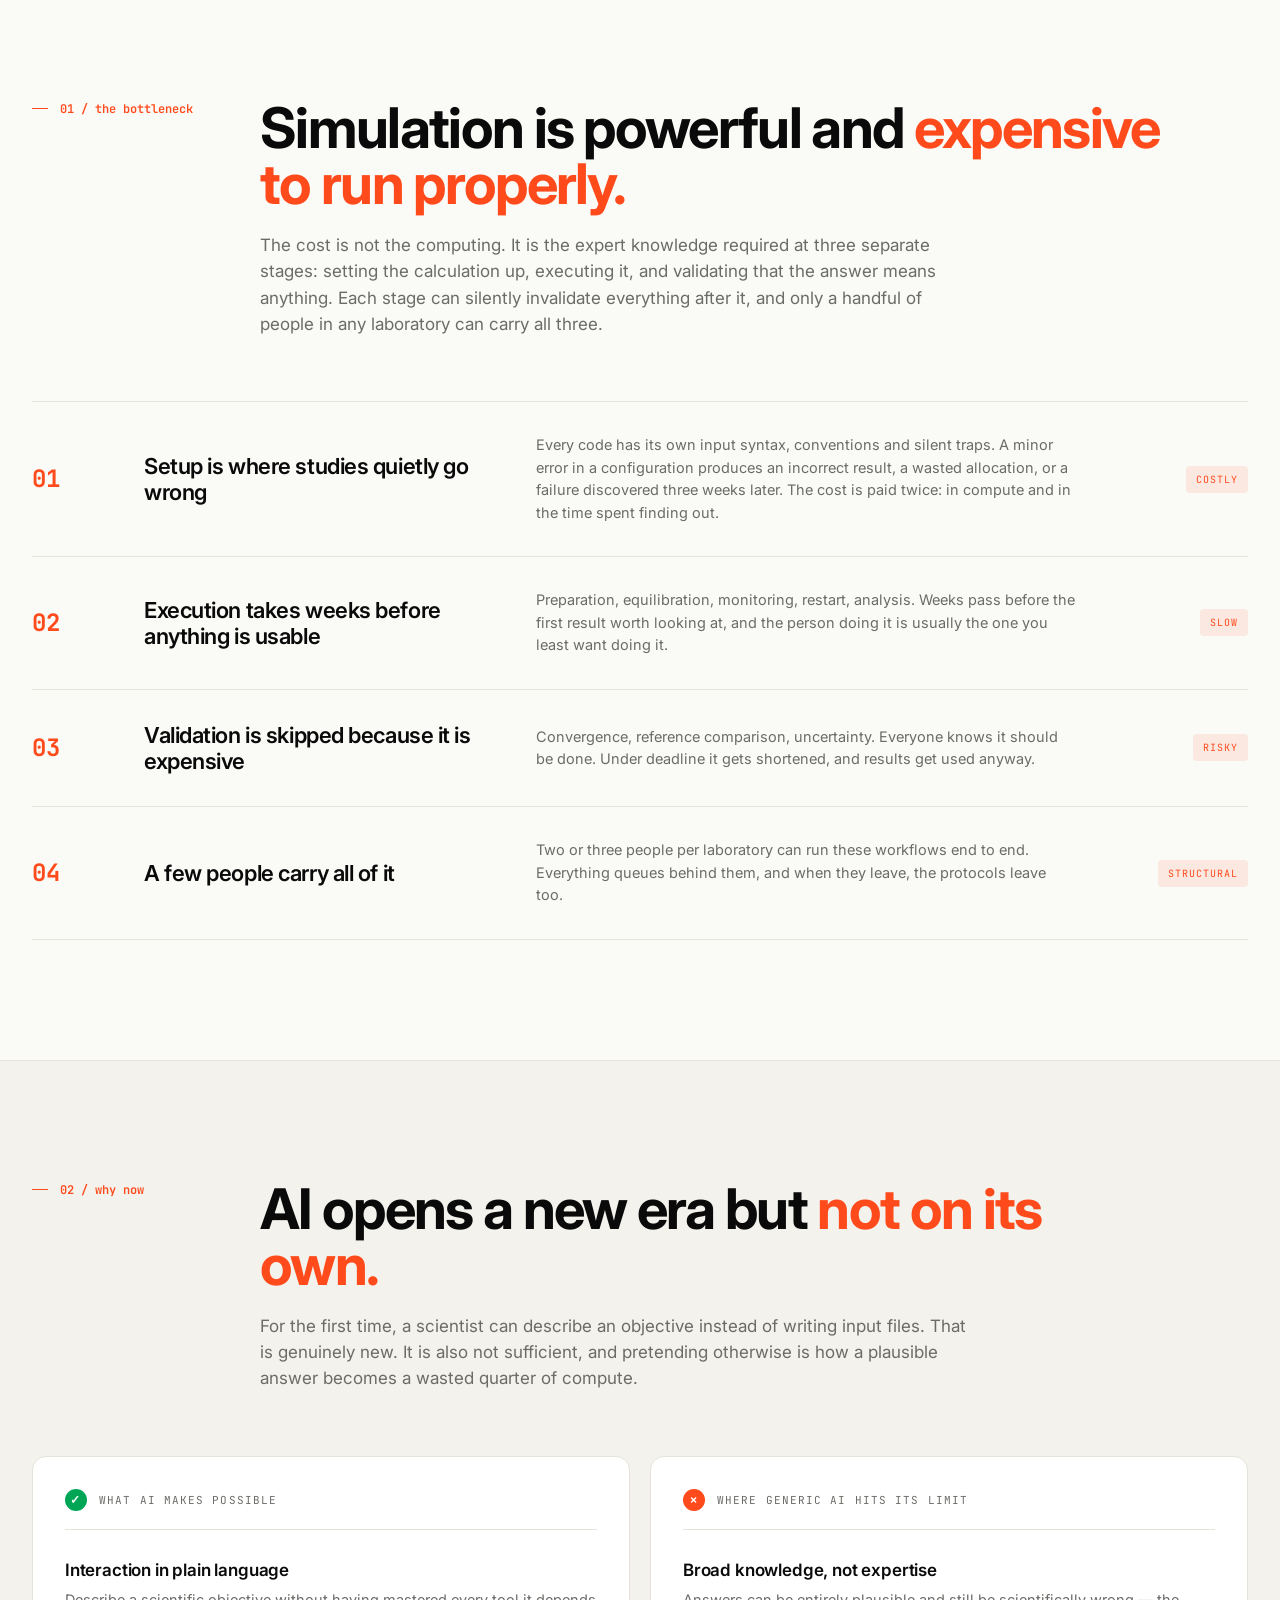
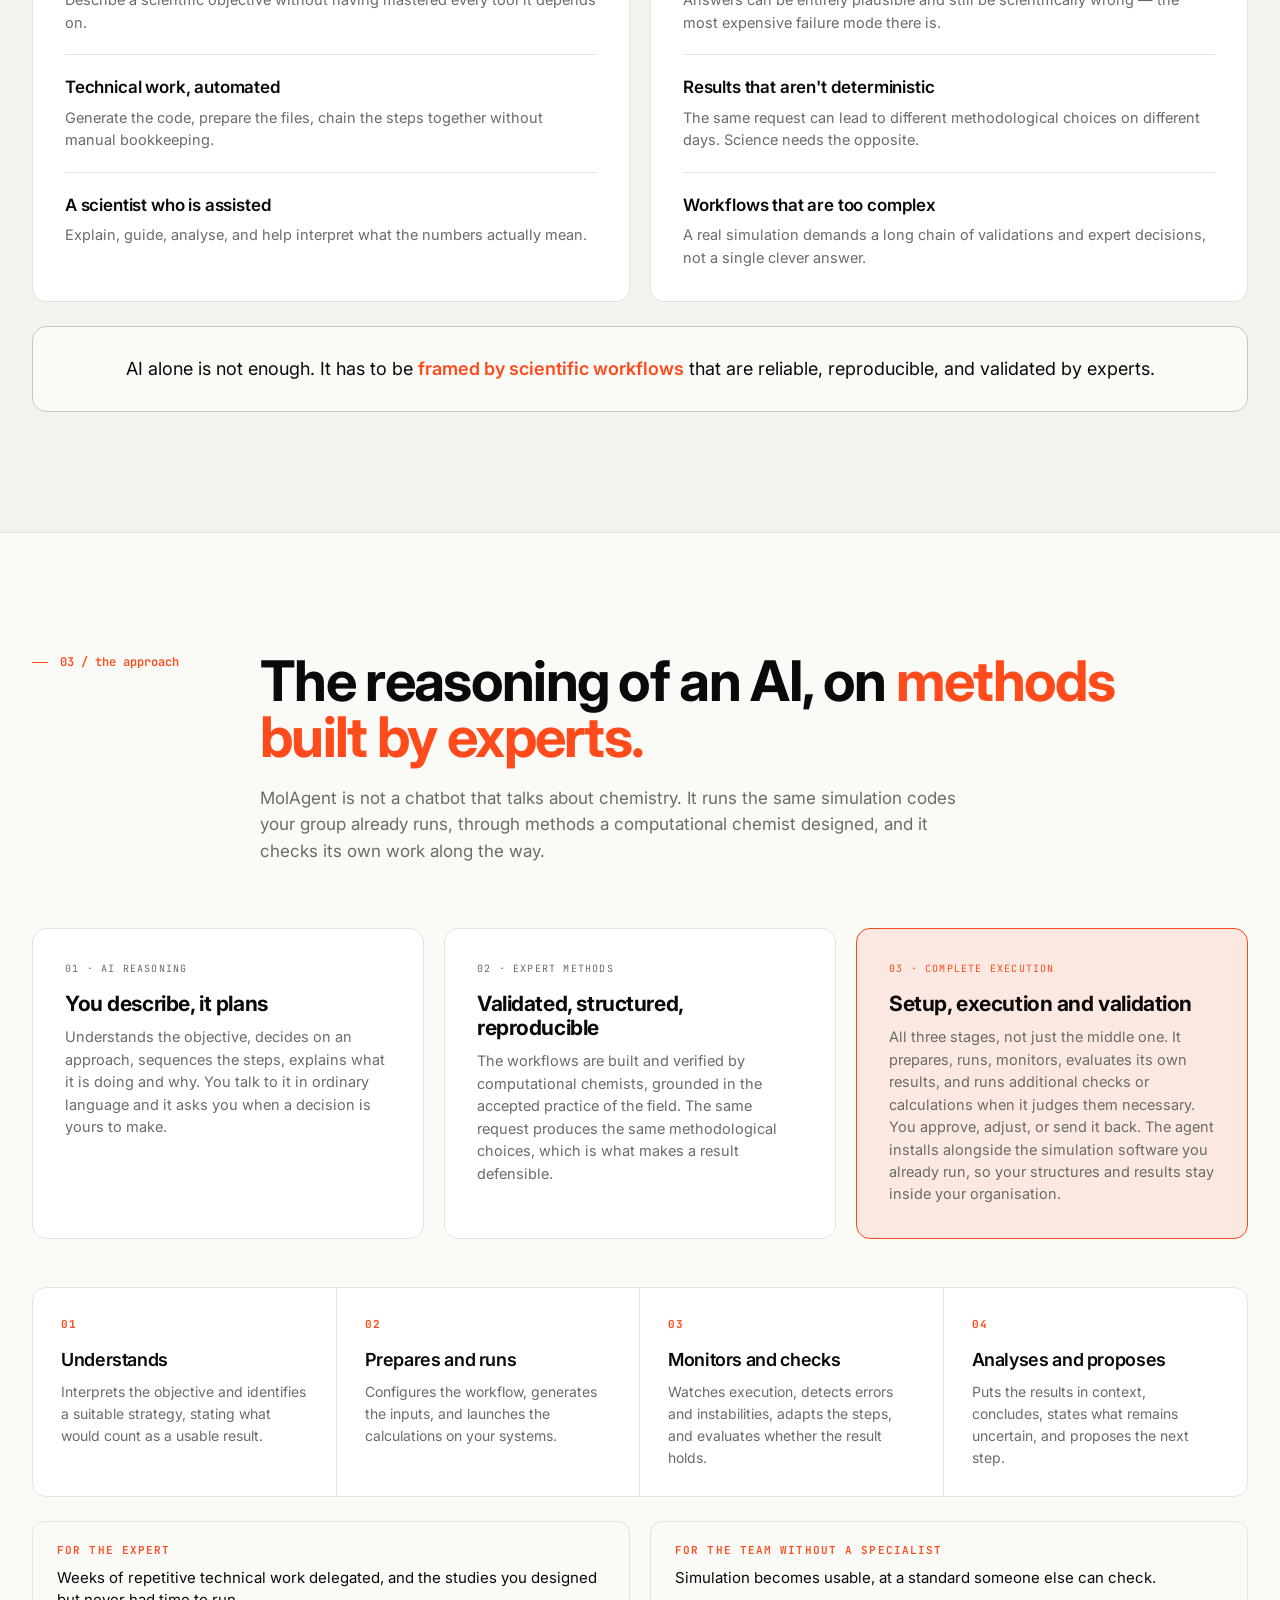
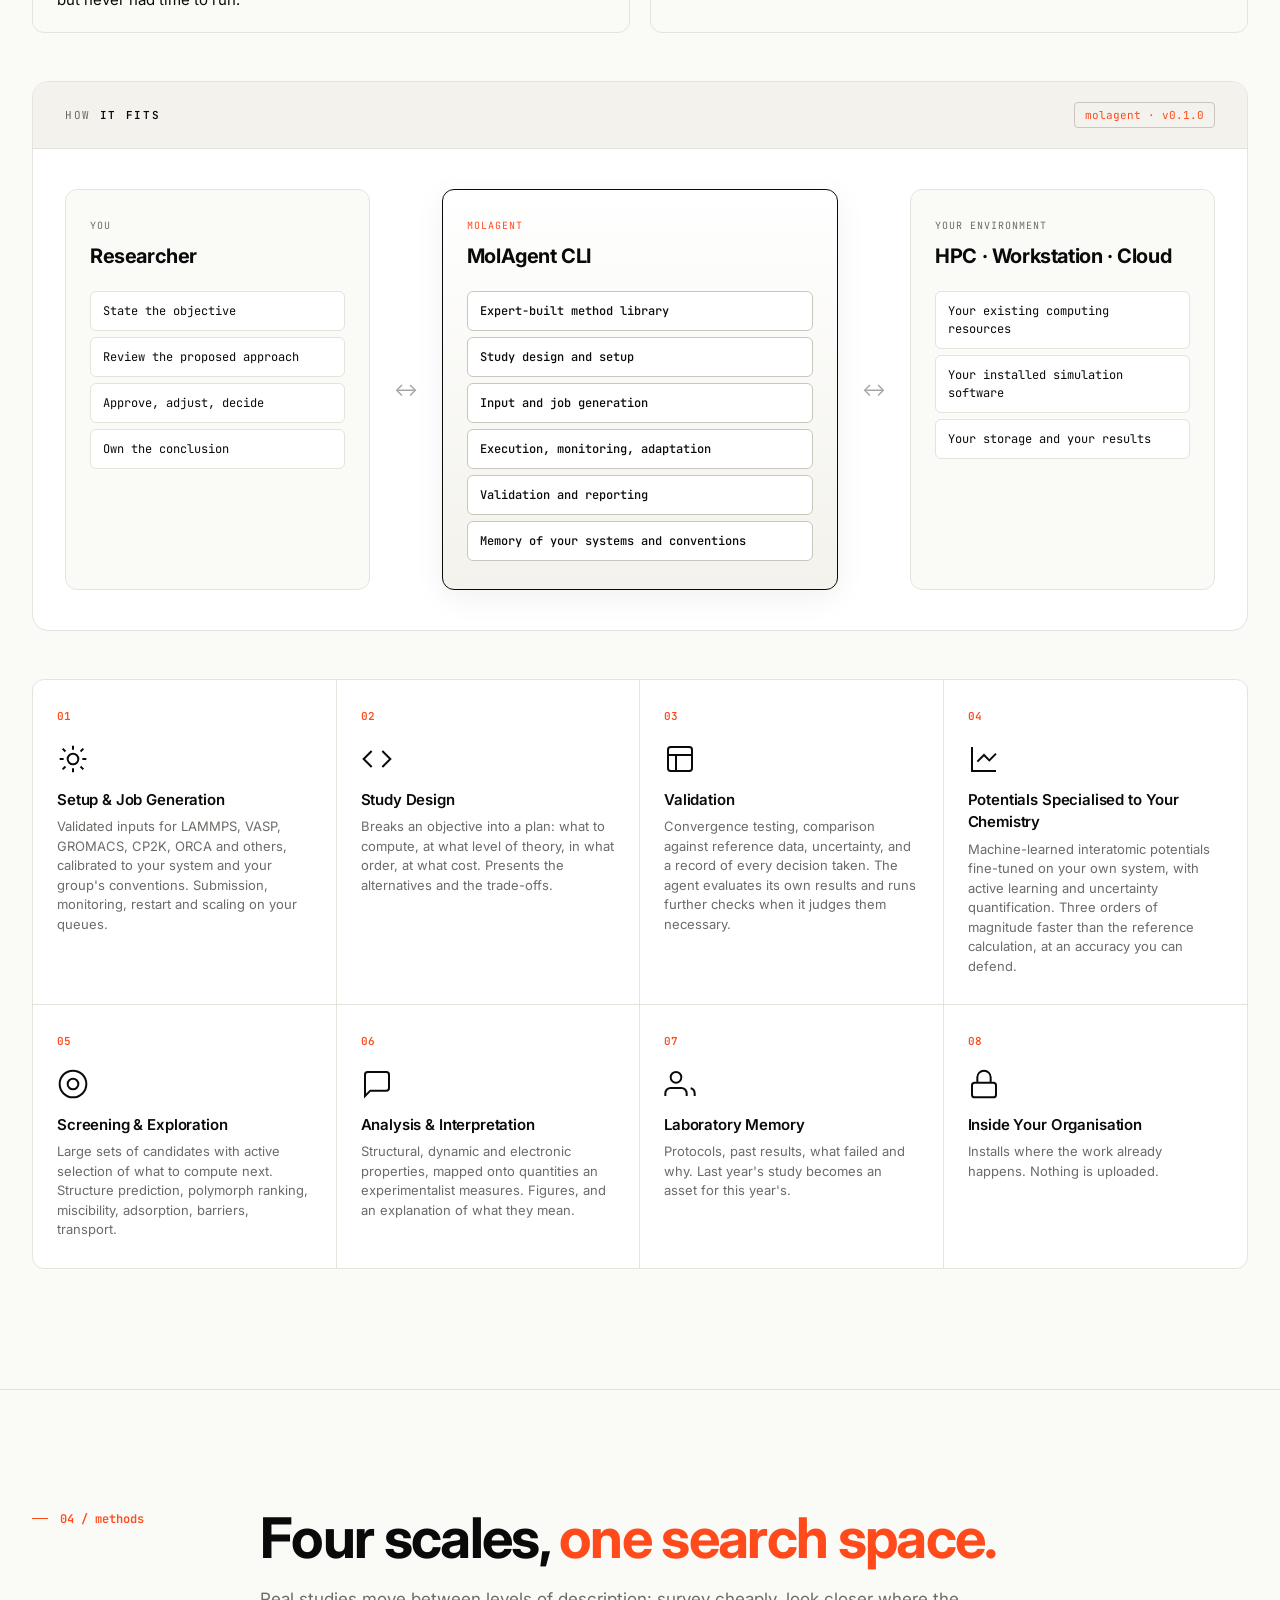
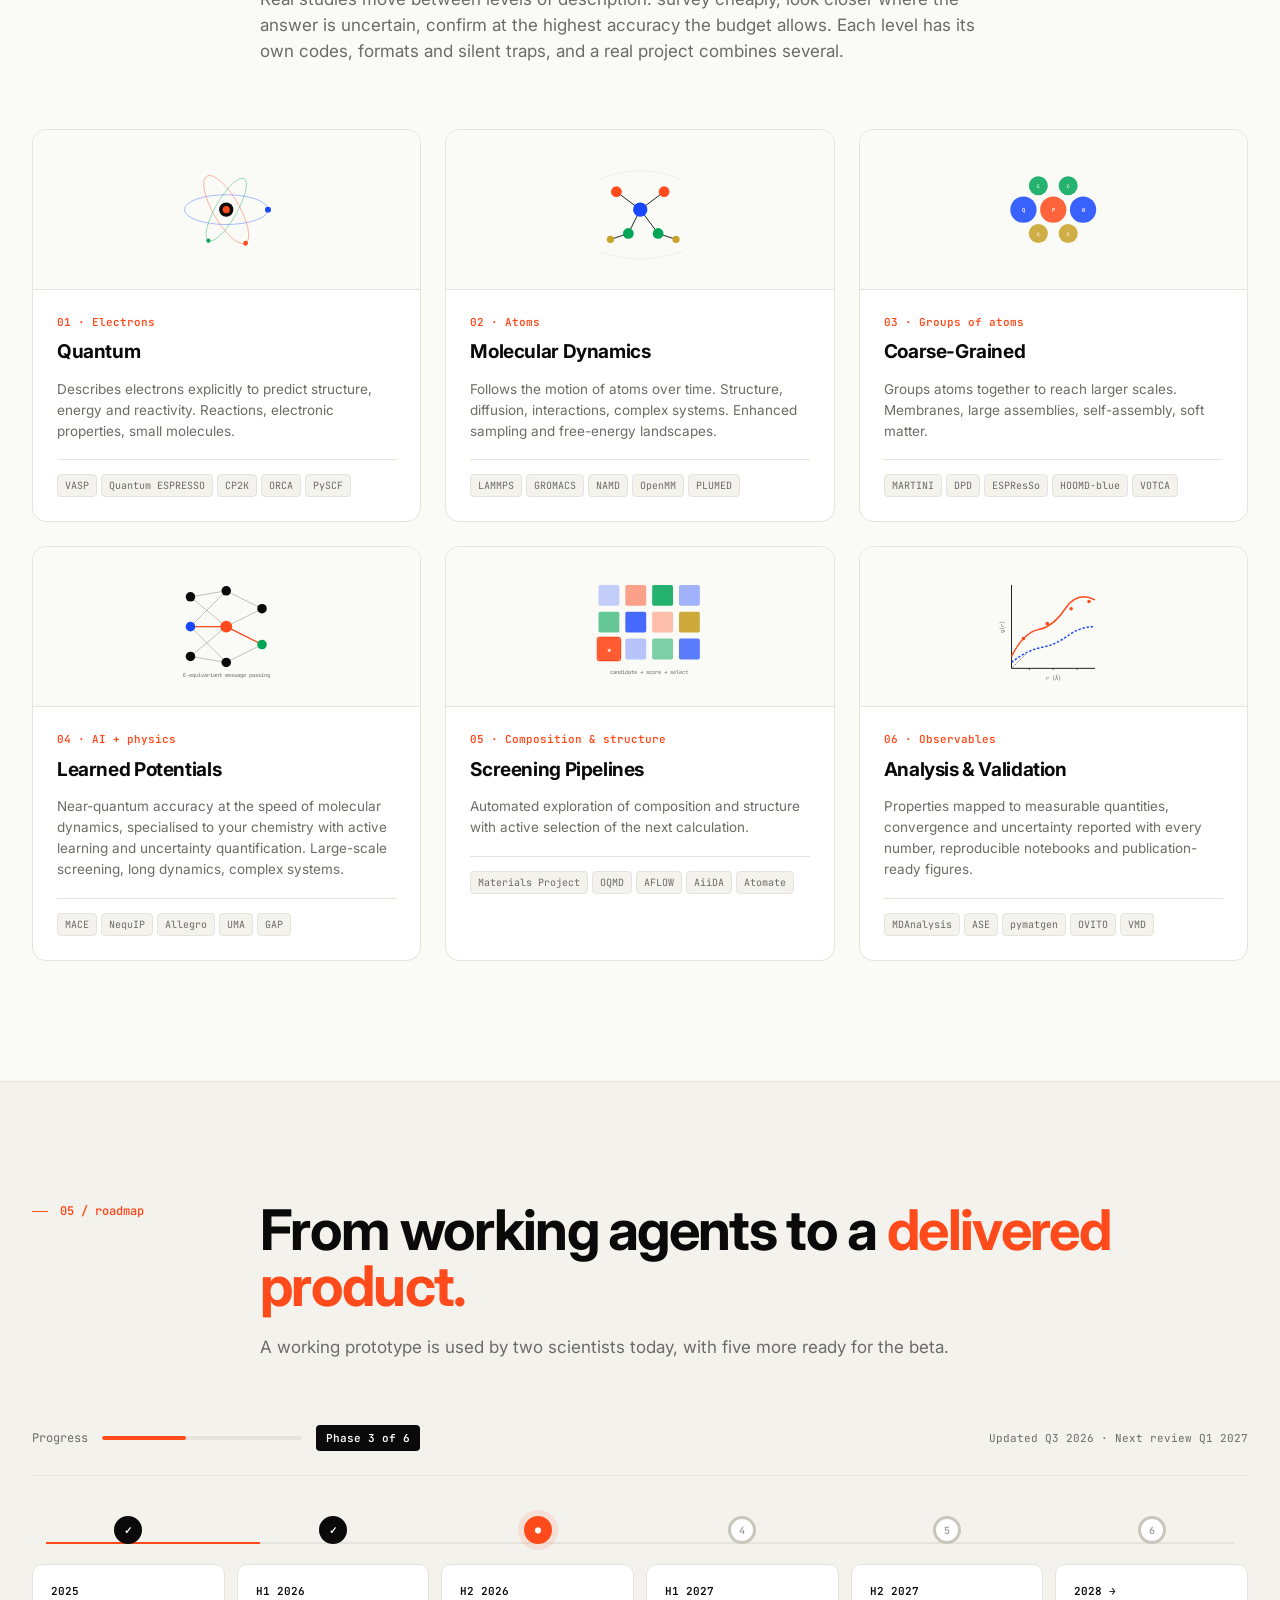
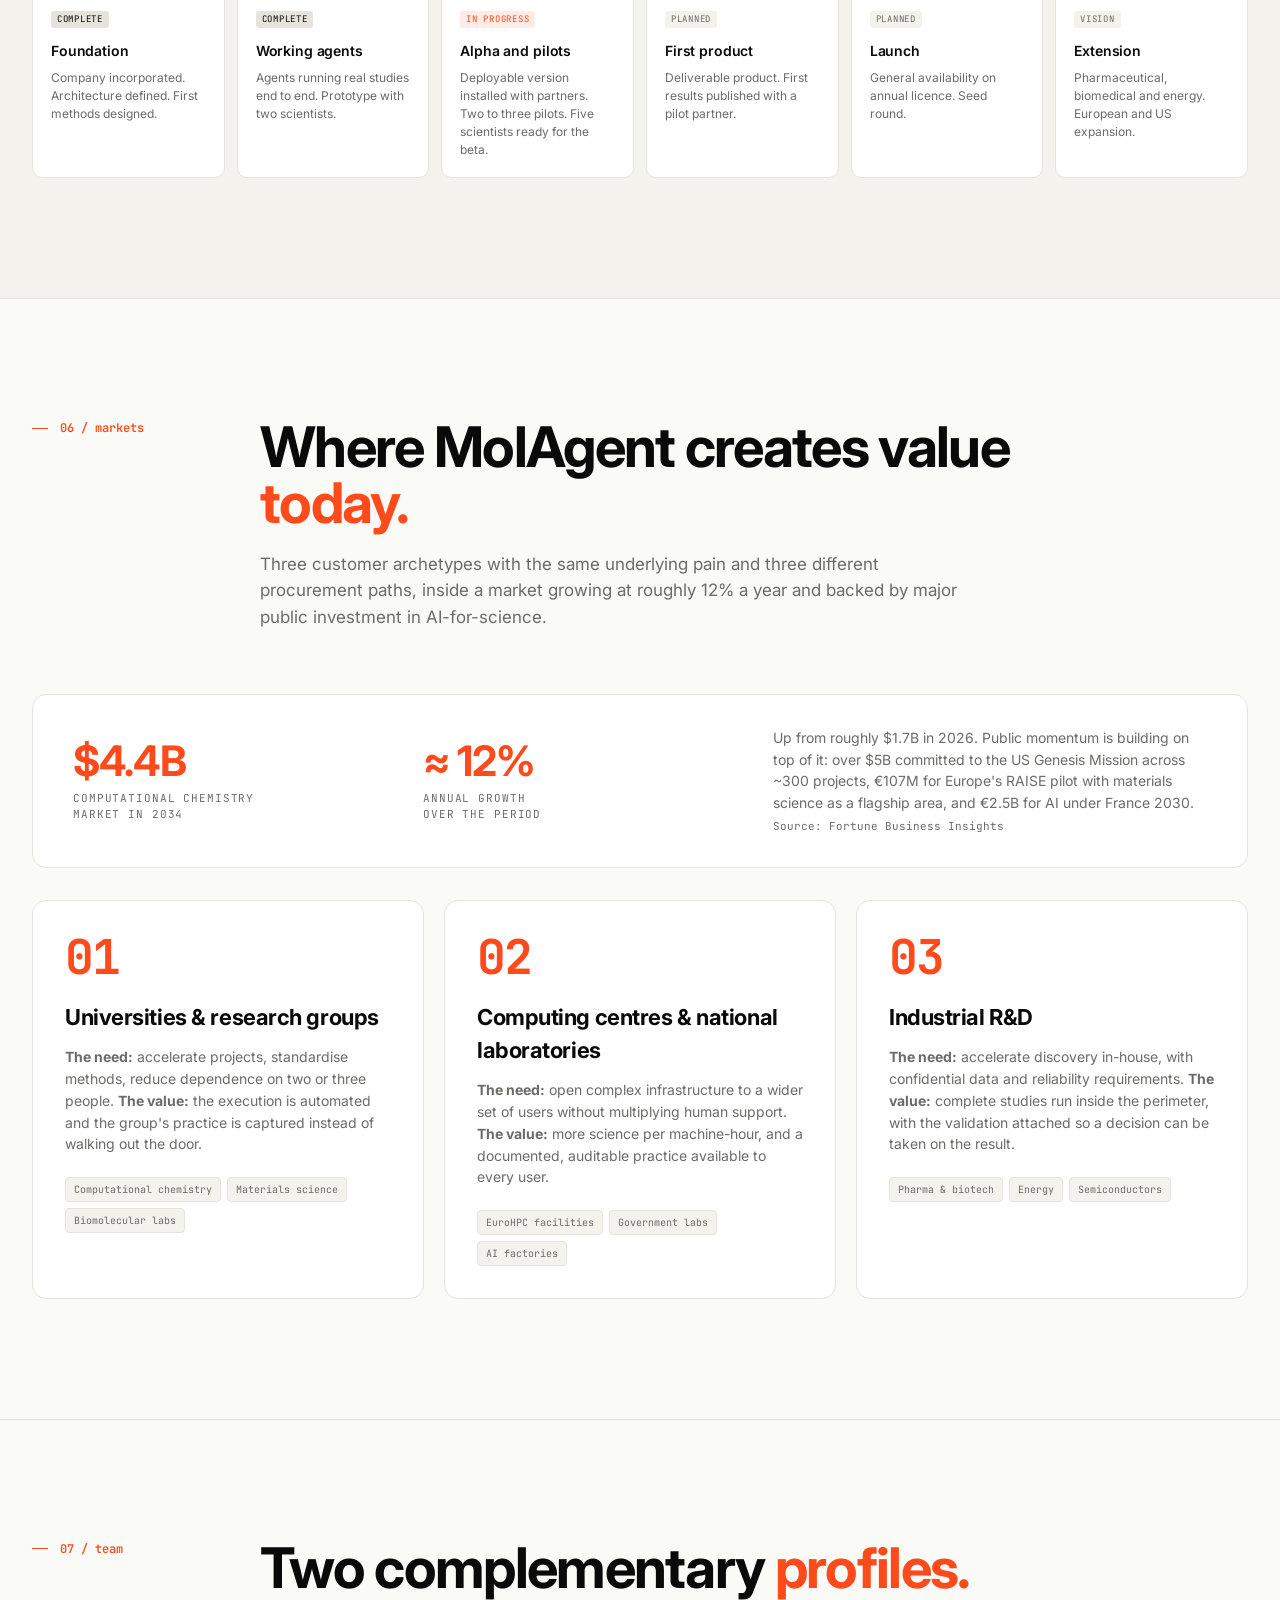
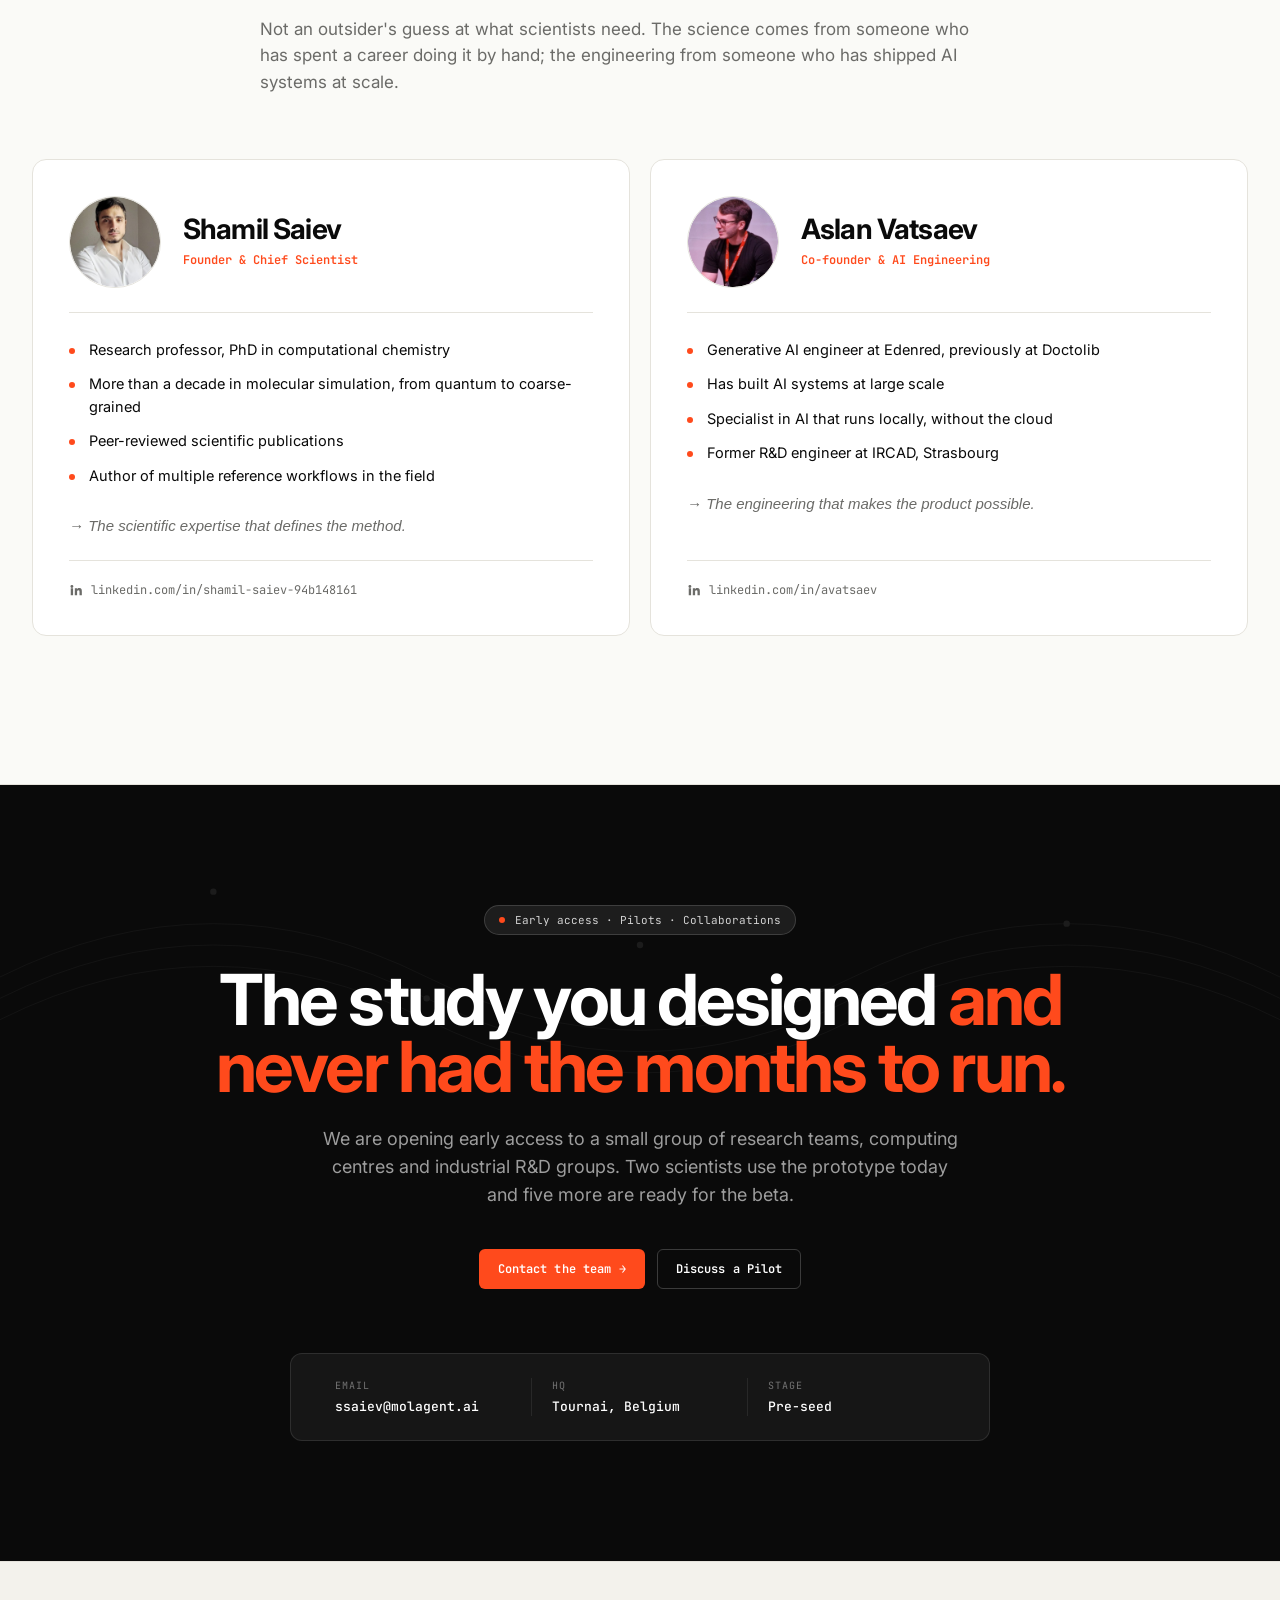
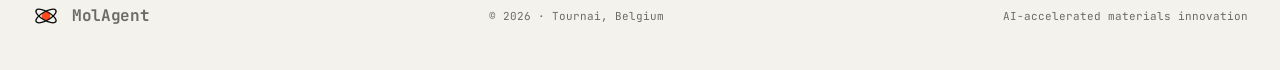
==== commit 300f8d2b: "Revise messaging: simpler hero, drop pricing/evidence sections, restore prior why-now/team copy Co-A" ====
--- a/index.html
+++ b/index.html
@@ -3,22 +3,22 @@
 <head>
 <meta charset="UTF-8" />
 <meta name="viewport" content="width=device-width, initial-scale=1.0" />
-<title>MolAgent — Materials discovery at the speed of thought.</title>
-<meta name="description" content="Years of simulation expertise, in the hands of every scientist. MolAgent pairs AI reasoning with expert-validated workflows and runs on your own machines — quantum chemistry, molecular dynamics, coarse-grained modeling and ML interatomic potentials. Your data never leaves your infrastructure." />
+<title>MolAgent — AI-accelerated materials innovation</title>
+<meta name="description" content="MolAgent is an AI research agent for materials science. It brings the newest scientific methods into working use, conducts complete simulation studies, and returns results you can trust." />
 <link rel="canonical" href="https://molagent.ai/" />
 
 <!-- Open Graph / social preview -->
 <meta property="og:type" content="website" />
 <meta property="og:site_name" content="MolAgent" />
-<meta property="og:title" content="MolAgent — an expert AI agent for molecular simulation" />
-<meta property="og:description" content="Years of simulation expertise, in the hands of every scientist. AI reasoning plus expert-validated workflows, deployed on your own cluster. Your data never leaves your infrastructure." />
+<meta property="og:title" content="MolAgent · AI-accelerated materials innovation" />
+<meta property="og:description" content="An AI research agent that makes materials research smarter, not just faster." />
 <meta property="og:url" content="https://molagent.ai/" />
 <meta property="og:image" content="https://molagent.ai/assets/og-image.png" />
 <meta property="og:image:width" content="1200" />
 <meta property="og:image:height" content="630" />
 <meta name="twitter:card" content="summary_large_image" />
-<meta name="twitter:title" content="MolAgent — an expert AI agent for molecular simulation" />
-<meta name="twitter:description" content="Years of simulation expertise, in the hands of every scientist. AI reasoning plus expert-validated workflows, running on your own machines." />
+<meta name="twitter:title" content="MolAgent · AI-accelerated materials innovation" />
+<meta name="twitter:description" content="An AI research agent that makes materials research smarter, not just faster." />
 <meta name="twitter:image" content="https://molagent.ai/assets/og-image.png" />
 
 <link rel="preconnect" href="https://fonts.googleapis.com">
@@ -1124,49 +1124,6 @@
 
 @media (max-width: 900px) { .markets-grid { grid-template-columns: 1fr; } }
 
-/* ============ COST CALLOUT (problem) ============ */
-.cost-callout {
-  margin-top: 40px;
-  padding: 36px 40px;
-  background: var(--panel);
-  border: 1px solid var(--line);
-  border-left: 3px solid var(--accent);
-  border-radius: 14px;
-  display: grid;
-  grid-template-columns: 260px 1fr;
-  gap: 40px;
-  align-items: center;
-}
-
-.cost-label {
-  font-family: var(--mono);
-  font-size: 11px;
-  color: var(--muted);
-  text-transform: uppercase;
-  letter-spacing: 0.1em;
-  margin-bottom: 10px;
-}
-
-.cost-num {
-  font-size: 46px;
-  font-weight: 700;
-  letter-spacing: -0.03em;
-  line-height: 1;
-  color: var(--accent);
-}
-
-.cost-text {
-  font-size: 16px;
-  line-height: 1.6;
-  color: var(--ink);
-}
-
-.cost-text span { color: var(--muted); }
-
-@media (max-width: 900px) {
-  .cost-callout { grid-template-columns: 1fr; gap: 20px; padding: 28px; }
-}
-
 /* ============ WHY NOW ============ */
 .whynow-grid {
   display: grid;
@@ -1344,135 +1301,6 @@
   .flow-notes { grid-template-columns: 1fr; }
 }
 
-/* ============ PROOF ============ */
-.proof-grid {
-  display: grid;
-  grid-template-columns: 1fr 1fr;
-  gap: 20px;
-}
-
-.proof-card {
-  background: var(--panel);
-  border: 1px solid var(--line);
-  border-radius: 14px;
-  padding: 36px;
-  display: flex;
-  flex-direction: column;
-}
-
-.proof-head {
-  font-family: var(--mono);
-  font-size: 11px;
-  text-transform: uppercase;
-  letter-spacing: 0.1em;
-  color: var(--muted);
-  padding-bottom: 16px;
-  margin-bottom: 20px;
-  border-bottom: 1px solid var(--line);
-}
-
-.proof-title {
-  font-size: 24px;
-  font-weight: 700;
-  letter-spacing: -0.02em;
-  line-height: 1.2;
-  margin-bottom: 22px;
-}
-
-.proof-metric {
-  display: flex;
-  align-items: baseline;
-  gap: 14px;
-  flex-wrap: wrap;
-  padding: 22px 0;
-  border-top: 1px solid var(--line);
-  border-bottom: 1px solid var(--line);
-  margin-bottom: 22px;
-}
-
-.proof-before {
-  font-size: 26px;
-  font-weight: 600;
-  color: var(--muted);
-  text-decoration: line-through;
-  text-decoration-color: var(--line-strong);
-  letter-spacing: -0.02em;
-}
-
-.proof-arrow { color: var(--muted-2); font-size: 20px; }
-
-.proof-after {
-  font-size: 38px;
-  font-weight: 700;
-  color: var(--accent);
-  letter-spacing: -0.03em;
-  line-height: 1;
-}
-
-.proof-metric-label {
-  font-family: var(--mono);
-  font-size: 11px;
-  color: var(--muted);
-  text-transform: uppercase;
-  letter-spacing: 0.08em;
-  width: 100%;
-  margin-top: 4px;
-}
-
-.proof-compare { display: grid; gap: 18px; margin-bottom: 22px; }
-
-.proof-col-tag {
-  font-family: var(--mono);
-  font-size: 10px;
-  text-transform: uppercase;
-  letter-spacing: 0.12em;
-  color: var(--muted);
-  margin-bottom: 6px;
-}
-
-.proof-col.with .proof-col-tag { color: var(--accent); }
-
-.proof-col p { font-size: 14.5px; line-height: 1.6; color: var(--ink); }
-.proof-col:not(.with) p { color: var(--muted); }
-
-.proof-bullets {
-  list-style: none;
-  margin-bottom: 22px;
-}
-
-.proof-bullets li {
-  position: relative;
-  padding-left: 20px;
-  font-size: 14px;
-  color: var(--muted);
-  line-height: 1.55;
-  margin-bottom: 8px;
-}
-
-.proof-bullets li::before {
-  content: "";
-  position: absolute;
-  left: 0;
-  top: 9px;
-  width: 6px;
-  height: 6px;
-  border-radius: 50%;
-  background: var(--accent-3);
-}
-
-.proof-cite {
-  margin-top: auto;
-  padding-top: 18px;
-  border-top: 1px solid var(--line);
-  font-family: var(--mono);
-  font-size: 11px;
-  line-height: 1.5;
-  color: var(--muted);
-}
-
-.proof-cite b { color: var(--ink); font-weight: 600; }
-
-@media (max-width: 900px) { .proof-grid { grid-template-columns: 1fr; } }
 
 /* ============ MARKET SIZE BAND ============ */
 .mkt-size {
@@ -1511,57 +1339,6 @@
   .mkt-size { grid-template-columns: 1fr; gap: 24px; padding: 28px; }
 }
 
-/* ============ BUSINESS MODEL ============ */
-.model-grid {
-  display: grid;
-  grid-template-columns: repeat(3, 1fr);
-  gap: 20px;
-  margin-bottom: 28px;
-}
-
-.model-card {
-  padding: 32px;
-  background: var(--panel);
-  border: 1px solid var(--line);
-  border-radius: 14px;
-}
-
-.model-tag {
-  display: inline-block;
-  font-family: var(--mono);
-  font-size: 10px;
-  text-transform: uppercase;
-  letter-spacing: 0.12em;
-  color: var(--accent);
-  background: var(--accent-glow);
-  padding: 5px 10px;
-  border-radius: 4px;
-  margin-bottom: 20px;
-}
-
-.model-title {
-  font-size: 21px;
-  font-weight: 700;
-  letter-spacing: -0.02em;
-  margin-bottom: 10px;
-}
-
-.model-desc { color: var(--muted); font-size: 14.5px; line-height: 1.55; }
-
-.model-note {
-  padding: 24px 32px;
-  border: 1px solid var(--line-strong);
-  border-radius: 14px;
-  background: var(--bg-2);
-  font-size: 15px;
-  line-height: 1.6;
-  color: var(--muted);
-}
-
-.model-note strong { color: var(--ink); font-weight: 600; }
-
-@media (max-width: 900px) { .model-grid { grid-template-columns: 1fr; } }
-
 /* ============ TEAM ============ */
 .team-grid {
   display: grid;
@@ -1663,18 +1440,6 @@
 
 .team-link:hover { color: var(--accent); }
 .team-link svg { width: 14px; height: 14px; flex-shrink: 0; }
-
-.team-note {
-  padding: 26px 36px;
-  border: 1px solid var(--line-strong);
-  border-radius: 14px;
-  background: var(--bg);
-  font-size: 17px;
-  line-height: 1.6;
-  text-align: center;
-}
-
-.team-note strong { color: var(--accent); font-weight: 600; }
 
 @media (max-width: 900px) {
   .team-grid { grid-template-columns: 1fr; }
@@ -1872,10 +1637,9 @@
       <span>MolAgent</span>
     </a>
     <nav class="nav-links">
-      <a href="#problem">Problem</a>
-      <a href="#platform">Approach</a>
-      <a href="#proof">Proof</a>
-      <a href="#methods">Methods</a>
+      <a href="#problem">The Bottleneck</a>
+      <a href="#platform">How It Works</a>
+      <a href="#methods">Method Stack</a>
       <a href="#roadmap">Roadmap</a>
       <a href="#team">Team</a>
       <a href="docs.html">Getting Started</a>
@@ -1895,16 +1659,16 @@
   <div class="hero-inner">
     <div class="hero-tag">
       <span class="hero-tag-dot"></span>
-      <span>An expert AI agent · runs on your own machines · Tournai, BE</span>
+      <span>An AI research agent for materials · Tournai, BE</span>
     </div>
 
     <h1 class="hero-headline">
-      Materials discovery<br>
-      at the speed of <span class="accent">thought.</span>
+      MolAgent <br>
+      <span class="accent">AI-accelerated materials innovation.</span>
     </h1>
 
     <p class="hero-sub">
-      Years of expertise, in the hands of every scientist. <strong>MolAgent</strong> pairs the reasoning of an AI with <strong>workflows validated by experts</strong> — in quantum chemistry, molecular dynamics, coarse-grained modeling and ML interatomic potentials. It is deployed <strong>on your own infrastructure</strong>: it understands your objective, prepares and launches the calculations, watches them run, and interprets what comes out. Your data never leaves your machines.
+      <strong>MolAgent</strong> is an AI research agent for materials science. It brings the newest scientific methods into working use, conducts complete simulation studies, and returns results you can trust.
     </p>
 
     <div class="hero-ctas">
@@ -2131,48 +1895,37 @@
 <section class="section" id="problem">
   <div class="section-inner">
     <div class="section-header">
-      <div class="section-num">01 / problem</div>
+      <div class="section-num">01 / the bottleneck</div>
       <div>
-        <h2 class="section-title">Powerful tools, locked behind <span class="accent">expertise.</span></h2>
-        <p class="section-intro">The brake isn't compute power. It's the expertise it takes to use it. Computational chemistry gives access to what experiment cannot see — transient structures, mechanisms, energies, dynamics at the atomic scale — but only to the few people who know how to drive it.</p>
+        <h2 class="section-title">Simulation is powerful and <span class="accent">expensive to run properly.</span></h2>
+        <p class="section-intro">The cost is not the computing. It is the expert knowledge required at three separate stages: setting the calculation up, executing it, and validating that the answer means anything. Each stage can silently invalidate everything after it, and only a handful of people in any laboratory can carry all three.</p>
       </div>
     </div>
 
     <div class="problem-rows">
       <div class="problem-row">
         <div class="problem-idx">01</div>
-        <div class="problem-head">Tools that take years to master</div>
-        <div class="problem-body">Every code has its own formats, its own conventions and its own silent traps. Years of practice to master a single one — and a real project needs several.</div>
-        <div class="problem-severity">Industry-wide</div>
+        <div class="problem-head">Setup is where studies quietly go wrong</div>
+        <div class="problem-body">Every code has its own input syntax, conventions and silent traps. A minor error in a configuration produces an incorrect result, a wasted allocation, or a failure discovered three weeks later. The cost is paid twice: in compute and in the time spent finding out.</div>
+        <div class="problem-severity">Costly</div>
       </div>
       <div class="problem-row">
         <div class="problem-idx">02</div>
-        <div class="problem-head">An expert decision at every step</div>
-        <div class="problem-body">Preparation, equilibration, control, analysis — each stage forces a judgement call that a non-specialist has no way to settle. Get one wrong and the result is quietly meaningless.</div>
-        <div class="problem-severity">Critical</div>
+        <div class="problem-head">Execution takes weeks before anything is usable</div>
+        <div class="problem-body">Preparation, equilibration, monitoring, restart, analysis. Weeks pass before the first result worth looking at, and the person doing it is usually the one you least want doing it.</div>
+        <div class="problem-severity">Slow</div>
       </div>
       <div class="problem-row">
         <div class="problem-idx">03</div>
-        <div class="problem-head">Expertise that is rare and expensive</div>
-        <div class="problem-body">Only a handful of people per laboratory can genuinely run these calculations end to end. Their time, not the hardware, is what every project queues behind.</div>
-        <div class="problem-severity">Structural</div>
+        <div class="problem-head">Validation is skipped because it is expensive</div>
+        <div class="problem-body">Convergence, reference comparison, uncertainty. Everyone knows it should be done. Under deadline it gets shortened, and results get used anyway.</div>
+        <div class="problem-severity">Risky</div>
       </div>
       <div class="problem-row">
         <div class="problem-idx">04</div>
-        <div class="problem-head">Expertise that never transfers</div>
-        <div class="problem-body">The know-how walks out with the PhD students. Every team relearns what another team already mastered, and the laboratory keeps paying for the same lesson.</div>
-        <div class="problem-severity">Systemic</div>
-      </div>
-    </div>
-
-    <div class="cost-callout">
-      <div>
-        <div class="cost-label">What the expertise costs</div>
-        <div class="cost-num">4 to 8 years</div>
-      </div>
-      <div class="cost-text">
-        of doctoral and post-doctoral training to produce one person able to run these calculations from end to end.
-        <span>And that know-how does not transfer — it leaves with the person.</span>
+        <div class="problem-head">A few people carry all of it</div>
+        <div class="problem-body">Two or three people per laboratory can run these workflows end to end. Everything queues behind them, and when they leave, the protocols leave too.</div>
+        <div class="problem-severity">Structural</div>
       </div>
     </div>
   </div>
@@ -2184,7 +1937,7 @@
     <div class="section-header">
       <div class="section-num">02 / why now</div>
       <div>
-        <h2 class="section-title">AI opens a new era — but <span class="accent">not on its own.</span></h2>
+        <h2 class="section-title">AI opens a new era but <span class="accent">not on its own.</span></h2>
         <p class="section-intro">For the first time, a scientist can describe an objective instead of writing input files. That is genuinely new. It is also not sufficient, and pretending otherwise is how a plausible answer becomes a wasted quarter of compute.</p>
       </div>
     </div>
@@ -2235,26 +1988,26 @@
     <div class="section-header">
       <div class="section-num">03 / the approach</div>
       <div>
-        <h2 class="section-title">The power of AI, with the <span class="accent">rigour of science.</span></h2>
-        <p class="section-intro">An agent that executes an expert's method, on your machines, without your data ever leaving your infrastructure.</p>
+        <h2 class="section-title">The reasoning of an AI, on <span class="accent">methods built by experts.</span></h2>
+        <p class="section-intro">MolAgent is not a chatbot that talks about chemistry. It runs the same simulation codes your group already runs, through methods a computational chemist designed, and it checks its own work along the way.</p>
       </div>
     </div>
 
     <div class="pillars">
       <div class="pillar">
-        <div class="pillar-tag">01 · Reasoning</div>
-        <div class="pillar-title">The reasoning of an AI</div>
-        <div class="pillar-desc">Understands the request, plans the steps, and explains the results in the language of the problem rather than the language of the tool.</div>
+        <div class="pillar-tag">01 · AI reasoning</div>
+        <div class="pillar-title">You describe, it plans</div>
+        <div class="pillar-desc">Understands the objective, decides on an approach, sequences the steps, explains what it is doing and why. You talk to it in ordinary language and it asks you when a decision is yours to make.</div>
       </div>
       <div class="pillar">
-        <div class="pillar-tag">02 · Method</div>
-        <div class="pillar-title">Workflows built by experts</div>
-        <div class="pillar-desc">Validated, structured and reproducible methods, anchored in the accepted practice of the field — not improvised per run.</div>
+        <div class="pillar-tag">02 · Expert methods</div>
+        <div class="pillar-title">Validated, structured, reproducible</div>
+        <div class="pillar-desc">The workflows are built and verified by computational chemists, grounded in the accepted practice of the field. The same request produces the same methodological choices, which is what makes a result defensible.</div>
       </div>
       <div class="pillar hl">
-        <div class="pillar-tag">03 · Deployment</div>
-        <div class="pillar-title">Deployed on your infrastructure</div>
-        <div class="pillar-desc">On your machines or your cluster, right next to the codes and queues you already run. Nothing is uploaded. Your data does not go anywhere.</div>
+        <div class="pillar-tag">03 · Complete execution</div>
+        <div class="pillar-title">Setup, execution and validation</div>
+        <div class="pillar-desc">All three stages, not just the middle one. It prepares, runs, monitors, evaluates its own results, and runs additional checks or calculations when it judges them necessary. You approve, adjust, or send it back. The agent installs alongside the simulation software you already run, so your structures and results stay inside your organisation.</div>
       </div>
     </div>
 
@@ -2262,33 +2015,33 @@
       <div class="flow-step">
         <div class="flow-idx">01</div>
         <div class="flow-title">Understands</div>
-        <div class="flow-desc">Interprets your scientific objective and identifies a strategy suited to it.</div>
+        <div class="flow-desc">Interprets the objective and identifies a suitable strategy, stating what would count as a usable result.</div>
       </div>
       <div class="flow-step">
         <div class="flow-idx">02</div>
-        <div class="flow-title">Prepares and launches</div>
-        <div class="flow-desc">Configures the workflow, prepares the files, and launches the calculations on your infrastructure.</div>
+        <div class="flow-title">Prepares and runs</div>
+        <div class="flow-desc">Configures the workflow, generates the inputs, and launches the calculations on your systems.</div>
       </div>
       <div class="flow-step">
         <div class="flow-idx">03</div>
-        <div class="flow-title">Monitors and controls</div>
-        <div class="flow-desc">Watches execution, detects failures, and adapts the steps when it needs to.</div>
+        <div class="flow-title">Monitors and checks</div>
+        <div class="flow-desc">Watches execution, detects errors and instabilities, adapts the steps, and evaluates whether the result holds.</div>
       </div>
       <div class="flow-step">
         <div class="flow-idx">04</div>
-        <div class="flow-title">Analyses and guides</div>
-        <div class="flow-desc">Processes the results, puts them in context, concludes, and proposes what to do next.</div>
+        <div class="flow-title">Analyses and proposes</div>
+        <div class="flow-desc">Puts the results in context, concludes, states what remains uncertain, and proposes the next step.</div>
       </div>
     </div>
 
     <div class="flow-notes">
       <div class="flow-note">
         <b>For the expert</b>
-        Delegates the execution and keeps the decision. The judgement calls stay where they belong.
+        Weeks of repetitive technical work delegated, and the studies you designed but never had time to run.
       </div>
       <div class="flow-note">
-        <b>For the non-expert</b>
-        Gains access to a method they would not have known how to build in the first place.
+        <b>For the team without a specialist</b>
+        Simulation becomes usable, at a standard someone else can check.
       </div>
     </div>
 
@@ -2303,23 +2056,23 @@
           <div class="arch-tag">YOU</div>
           <div class="arch-name">Researcher</div>
           <ul class="arch-items">
-            <li>Describe the problem</li>
-            <li>Review proposed strategies</li>
-            <li>Approve, edit, decide</li>
-            <li>Stay in control</li>
+            <li>State the objective</li>
+            <li>Review the proposed approach</li>
+            <li>Approve, adjust, decide</li>
+            <li>Own the conclusion</li>
           </ul>
         </div>
         <div class="arch-connector">↔</div>
         <div class="arch-col central">
-          <div class="arch-tag">INSTALLED ON YOUR MACHINE</div>
+          <div class="arch-tag">MOLAGENT</div>
           <div class="arch-name">MolAgent CLI</div>
           <ul class="arch-items">
-            <li>Pre-built skills + pipelines</li>
-            <li>Method proposal engine</li>
-            <li>Input / script generation</li>
-            <li>Job submission + monitoring</li>
-            <li>Trajectory + result analysis</li>
-            <li>Memory of your conventions</li>
+            <li>Expert-built method library</li>
+            <li>Study design and setup</li>
+            <li>Input and job generation</li>
+            <li>Execution, monitoring, adaptation</li>
+            <li>Validation and reporting</li>
+            <li>Memory of your systems and conventions</li>
           </ul>
         </div>
         <div class="arch-connector">↔</div>
@@ -2327,10 +2080,9 @@
           <div class="arch-tag">YOUR ENVIRONMENT</div>
           <div class="arch-name">HPC · Workstation · Cloud</div>
           <ul class="arch-items">
-            <li>SLURM / PBS / LSF queues</li>
-            <li>CPU + GPU nodes</li>
-            <li>Installed simulation binaries</li>
-            <li>Storage + trajectories</li>
+            <li>Your existing computing resources</li>
+            <li>Your installed simulation software</li>
+            <li>Your storage and your results</li>
           </ul>
         </div>
       </div>
@@ -2341,134 +2093,51 @@
       <div class="cap">
         <div class="cap-num">01</div>
         <div class="cap-ico"><svg viewBox="0 0 24 24" fill="none" stroke="currentColor" stroke-width="1.5"><circle cx="12" cy="12" r="4"/><path d="M12 2v3M12 19v3M4.22 4.22l2.12 2.12M17.66 17.66l2.12 2.12M2 12h3M19 12h3M4.22 19.78l2.12-2.12M17.66 6.34l2.12-2.12"/></svg></div>
-        <div class="cap-title">Strategy Proposals</div>
-        <div class="cap-desc">Decomposes your question into options. Suggests methods, level of theory, convergence approach. You decide.</div>
+        <div class="cap-title">Setup &amp; Job Generation</div>
+        <div class="cap-desc">Validated inputs for LAMMPS, VASP, GROMACS, CP2K, ORCA and others, calibrated to your system and your group's conventions. Submission, monitoring, restart and scaling on your queues.</div>
       </div>
       <div class="cap">
         <div class="cap-num">02</div>
         <div class="cap-ico"><svg viewBox="0 0 24 24" fill="none" stroke="currentColor" stroke-width="1.5"><polyline points="16 18 22 12 16 6"/><polyline points="8 6 2 12 8 18"/></svg></div>
-        <div class="cap-title">Input Generation</div>
-        <div class="cap-desc">Validated input files for LAMMPS, VASP, GROMACS, CP2K, ORCA — calibrated to your system and conventions.</div>
+        <div class="cap-title">Study Design</div>
+        <div class="cap-desc">Breaks an objective into a plan: what to compute, at what level of theory, in what order, at what cost. Presents the alternatives and the trade-offs.</div>
       </div>
       <div class="cap">
         <div class="cap-num">03</div>
         <div class="cap-ico"><svg viewBox="0 0 24 24" fill="none" stroke="currentColor" stroke-width="1.5"><rect x="3" y="3" width="18" height="18" rx="2"/><line x1="3" y1="9" x2="21" y2="9"/><line x1="9" y1="21" x2="9" y2="9"/></svg></div>
-        <div class="cap-title">Job Submission</div>
-        <div class="cap-desc">Builds your SLURM/PBS scripts, submits, watches the queue, restarts on failure, scales when needed.</div>
+        <div class="cap-title">Validation</div>
+        <div class="cap-desc">Convergence testing, comparison against reference data, uncertainty, and a record of every decision taken. The agent evaluates its own results and runs further checks when it judges them necessary.</div>
       </div>
       <div class="cap">
         <div class="cap-num">04</div>
         <div class="cap-ico"><svg viewBox="0 0 24 24" fill="none" stroke="currentColor" stroke-width="1.5"><path d="M3 3v18h18"/><polyline points="7 14 12 9 16 13 21 8"/></svg></div>
-        <div class="cap-title">Analysis &amp; Interpretation</div>
-        <div class="cap-desc">RDFs, MSDs, free-energy landscapes, phonons, band structures. Generates figures and explains what they mean.</div>
+        <div class="cap-title">Potentials Specialised to Your Chemistry</div>
+        <div class="cap-desc">Machine-learned interatomic potentials fine-tuned on your own system, with active learning and uncertainty quantification. Three orders of magnitude faster than the reference calculation, at an accuracy you can defend.</div>
       </div>
       <div class="cap">
         <div class="cap-num">05</div>
         <div class="cap-ico"><svg viewBox="0 0 24 24" fill="none" stroke="currentColor" stroke-width="1.5"><circle cx="12" cy="12" r="10"/><circle cx="12" cy="12" r="4"/></svg></div>
-        <div class="cap-title">MLIP Pipelines</div>
-        <div class="cap-desc">Active learning, data curation, training pipelines for MACE, NequIP, Allegro, and custom potentials.</div>
+        <div class="cap-title">Screening &amp; Exploration</div>
+        <div class="cap-desc">Large sets of candidates with active selection of what to compute next. Structure prediction, polymorph ranking, miscibility, adsorption, barriers, transport.</div>
       </div>
       <div class="cap">
         <div class="cap-num">06</div>
         <div class="cap-ico"><svg viewBox="0 0 24 24" fill="none" stroke="currentColor" stroke-width="1.5"><path d="M21 15a2 2 0 0 1-2 2H7l-4 4V5a2 2 0 0 1 2-2h14a2 2 0 0 1 2 2z"/></svg></div>
-        <div class="cap-title">Lab Memory</div>
-        <div class="cap-desc">Learns your group's protocols, prior results, and conventions. Reuses what worked before.</div>
+        <div class="cap-title">Analysis &amp; Interpretation</div>
+        <div class="cap-desc">Structural, dynamic and electronic properties, mapped onto quantities an experimentalist measures. Figures, and an explanation of what they mean.</div>
       </div>
       <div class="cap">
         <div class="cap-num">07</div>
         <div class="cap-ico"><svg viewBox="0 0 24 24" fill="none" stroke="currentColor" stroke-width="1.5"><path d="M17 21v-2a4 4 0 0 0-4-4H5a4 4 0 0 0-4 4v2"/><circle cx="9" cy="7" r="4"/><path d="M23 21v-2a4 4 0 0 0-3-3.87"/></svg></div>
-        <div class="cap-title">Per-User Sessions</div>
-        <div class="cap-desc">Each researcher has their own context. Shareable runs. Full audit trail of every reasoning step.</div>
+        <div class="cap-title">Laboratory Memory</div>
+        <div class="cap-desc">Protocols, past results, what failed and why. Last year's study becomes an asset for this year's.</div>
       </div>
       <div class="cap">
         <div class="cap-num">08</div>
         <div class="cap-ico"><svg viewBox="0 0 24 24" fill="none" stroke="currentColor" stroke-width="1.5"><rect x="3" y="11" width="18" height="11" rx="2"/><path d="M7 11V7a5 5 0 0 1 10 0v4"/></svg></div>
-        <div class="cap-title">On Your Infrastructure</div>
-        <div class="cap-desc">Runs on your machines or your cluster, next to your codes and queues. Nothing is uploaded — your data never leaves the perimeter.</div>
-      </div>
-    </div>
-  </div>
-</section>
-
-<!-- PROOF -->
-<section class="section section-alt" id="proof">
-  <div class="section-inner">
-    <div class="section-header">
-      <div class="section-num">04 / proof</div>
-      <div>
-        <h2 class="section-title">The expertise of a specialist, <span class="accent">without the specialist.</span></h2>
-        <p class="section-intro">Two studies that were actually done the hard way first — by the people who now build MolAgent. The comparison is against their own published work, not against a hypothetical baseline.</p>
-      </div>
-    </div>
-
-    <div class="proof-grid">
-
-      <div class="proof-card">
-        <div class="proof-head">Case 01 · Organic photovoltaics</div>
-        <div class="proof-title">Morphology of conjugated polymers for organic solar cells</div>
-
-        <div class="proof-metric">
-          <span class="proof-before">~12 months</span>
-          <span class="proof-arrow">→</span>
-          <span class="proof-after">1 week</span>
-          <span class="proof-metric-label">Time to a usable morphology</span>
-        </div>
-
-        <div class="proof-compare">
-          <div class="proof-col">
-            <div class="proof-col-tag">The classical approach</div>
-            <p>Driving these tools demands specialised know-how that is genuinely hard to acquire. Without that expertise in the room, the project does not start at all.</p>
-          </div>
-          <div class="proof-col with">
-            <div class="proof-col-tag">With MolAgent</div>
-            <p>MolAgent knows the tools, their traps and their limits. The objective is described in one sentence; the agent parameterises, builds, equilibrates, launches and analyses. The scientist arbitrates — they no longer execute.</p>
-          </div>
-        </div>
-
-        <ul class="proof-bullets">
-          <li>Conjugated polymer chains constructed automatically</li>
-          <li>Morphologies obtained: stacking, self-assembly, phase separation</li>
-        </ul>
-
-        <div class="proof-cite">
-          Published as <b>Xu, Z., Saiev, S., Qian, P., et al.</b><br>
-          Nature Communications <b>16</b>, 8381 (2025).
-        </div>
-      </div>
-
-      <div class="proof-card">
-        <div class="proof-head">Case 02 · High-throughput screening</div>
-        <div class="proof-title">A hundred structures, screened by a single PhD student</div>
-
-        <div class="proof-metric">
-          <span class="proof-before">6 months</span>
-          <span class="proof-arrow">→</span>
-          <span class="proof-after">3 days</span>
-          <span class="proof-metric-label">100 structures screened for miscibility</span>
-        </div>
-
-        <div class="proof-compare">
-          <div class="proof-col">
-            <div class="proof-col-tag">The classical path</div>
-            <p>Sharp expertise at every stage — choice of method, preparation, analysis. Rare to find and slow to train, so the work queues behind whoever has it.</p>
-          </div>
-          <div class="proof-col with">
-            <div class="proof-col-tag">With MolAgent</div>
-            <p>One PhD student, without deep expertise in the methods, reached the same place in three days of guided work. The agent handled the method; the assistant put the results in context and proposed the next step.</p>
-          </div>
-        </div>
-
-        <ul class="proof-bullets">
-          <li>100 distinct structures modelled to determine miscibility</li>
-          <li>Same level of method, arrived at by a non-specialist</li>
-        </ul>
-
-        <div class="proof-cite">
-          Originally required <b>1 post-doctoral researcher + 2 PhD students</b><br>
-          over six months of calculation and analysis.
-        </div>
-      </div>
-
+        <div class="cap-title">Inside Your Organisation</div>
+        <div class="cap-desc">Installs where the work already happens. Nothing is uploaded.</div>
+      </div>
     </div>
   </div>
 </section>
@@ -2477,10 +2146,10 @@
 <section class="section" id="methods">
   <div class="section-inner">
     <div class="section-header">
-      <div class="section-num">05 / methods</div>
+      <div class="section-num">04 / methods</div>
       <div>
-        <h2 class="section-title">Literate in the full <span class="accent">simulation stack.</span></h2>
-        <p class="section-intro">From electronic structure to coarse-grained mesoscale. From static lattices to ensemble statistics. MolAgent speaks every language your team already uses — and proposes the right one for the question.</p>
+        <h2 class="section-title">Four scales, <span class="accent">one search space.</span></h2>
+        <p class="section-intro">Real studies move between levels of description: survey cheaply, look closer where the answer is uncertain, confirm at the highest accuracy the budget allows. Each level has its own codes, formats and silent traps, and a real project combines several.</p>
       </div>
     </div>
 
@@ -2506,9 +2175,9 @@
           </svg>
         </div>
         <div class="method-body">
-          <div class="method-code">01 · Electronic structure</div>
-          <div class="method-name">Quantum Chemistry &amp; DFT</div>
-          <div class="method-desc">Ground and excited-state electronic structure, band structures, phonons. Automated k-point convergence, functional selection, and embedding schemes.</div>
+          <div class="method-code">01 · Electrons</div>
+          <div class="method-name">Quantum</div>
+          <div class="method-desc">Describes electrons explicitly to predict structure, energy and reactivity. Reactions, electronic properties, small molecules.</div>
           <div class="method-stack">
             <span class="stack-tag">VASP</span>
             <span class="stack-tag">Quantum ESPRESSO</span>
@@ -2548,9 +2217,9 @@
           </svg>
         </div>
         <div class="method-body">
-          <div class="method-code">02 · Atomistic dynamics</div>
+          <div class="method-code">02 · Atoms</div>
           <div class="method-name">Molecular Dynamics</div>
-          <div class="method-desc">All-atom and classical MD from ps to µs. Enhanced sampling — metadynamics, umbrella, replica exchange. Transport coefficients and free-energy landscapes.</div>
+          <div class="method-desc">Follows the motion of atoms over time. Structure, diffusion, interactions, complex systems. Enhanced sampling and free-energy landscapes.</div>
           <div class="method-stack">
             <span class="stack-tag">LAMMPS</span>
             <span class="stack-tag">GROMACS</span>
@@ -2585,9 +2254,9 @@
           </svg>
         </div>
         <div class="method-body">
-          <div class="method-code">03 · Mesoscale</div>
-          <div class="method-name">Coarse-Grained Modeling</div>
-          <div class="method-desc">Mesoscale dynamics for soft matter, polymers, membranes, biomolecular assemblies. MARTINI, DPD, systematic coarse-graining from atomistic data.</div>
+          <div class="method-code">03 · Groups of atoms</div>
+          <div class="method-name">Coarse-Grained</div>
+          <div class="method-desc">Groups atoms together to reach larger scales. Membranes, large assemblies, self-assembly, soft matter.</div>
           <div class="method-stack">
             <span class="stack-tag">MARTINI</span>
             <span class="stack-tag">DPD</span>
@@ -2636,14 +2305,14 @@
           </svg>
         </div>
         <div class="method-body">
-          <div class="method-code">04 · Equivariant GNNs</div>
-          <div class="method-name">ML Interatomic Potentials</div>
-          <div class="method-desc">Training and deployment of equivariant graph neural network potentials. Active learning, uncertainty quantification, transferability across chemistries.</div>
+          <div class="method-code">04 · AI + physics</div>
+          <div class="method-name">Learned Potentials</div>
+          <div class="method-desc">Near-quantum accuracy at the speed of molecular dynamics, specialised to your chemistry with active learning and uncertainty quantification. Large-scale screening, long dynamics, complex systems.</div>
           <div class="method-stack">
             <span class="stack-tag">MACE</span>
             <span class="stack-tag">NequIP</span>
             <span class="stack-tag">Allegro</span>
-            <span class="stack-tag">SchNet</span>
+            <span class="stack-tag">UMA</span>
             <span class="stack-tag">GAP</span>
           </div>
         </div>
@@ -2675,9 +2344,9 @@
           </svg>
         </div>
         <div class="method-body">
-          <div class="method-code">05 · High-throughput</div>
+          <div class="method-code">05 · Composition &amp; structure</div>
           <div class="method-name">Screening Pipelines</div>
-          <div class="method-desc">Automated workflows for screening chemical and materials spaces. Crystal structure prediction, adsorbate binding, solubility, reaction barriers.</div>
+          <div class="method-desc">Automated exploration of composition and structure with active selection of the next calculation.</div>
           <div class="method-stack">
             <span class="stack-tag">Materials Project</span>
             <span class="stack-tag">OQMD</span>
@@ -2724,8 +2393,8 @@
         </div>
         <div class="method-body">
           <div class="method-code">06 · Observables</div>
-          <div class="method-name">Analysis &amp; Visualization</div>
-          <div class="method-desc">RDFs, MSDs, free-energy surfaces, phase diagrams. Publication-ready figures with consistent visual language and reproducible notebooks.</div>
+          <div class="method-name">Analysis &amp; Validation</div>
+          <div class="method-desc">Properties mapped to measurable quantities, convergence and uncertainty reported with every number, reproducible notebooks and publication-ready figures.</div>
           <div class="method-stack">
             <span class="stack-tag">MDAnalysis</span>
             <span class="stack-tag">ASE</span>
@@ -2744,10 +2413,10 @@
 <section class="section section-alt" id="roadmap">
   <div class="section-inner">
     <div class="section-header">
-      <div class="section-num">06 / roadmap</div>
+      <div class="section-num">05 / roadmap</div>
       <div>
-        <h2 class="section-title">From first agents to a <span class="accent">discovery platform.</span></h2>
-        <p class="section-intro">A working prototype is already in the hands of two scientists, with five more ready to join the beta. Each phase de-risks the one after it.</p>
+        <h2 class="section-title">From working agents to a <span class="accent">delivered product.</span></h2>
+        <p class="section-intro">A working prototype is used by two scientists today, with five more ready for the beta.</p>
       </div>
     </div>
 
@@ -2770,8 +2439,8 @@
         <div class="rm-card">
           <div class="rm-date">2025</div>
           <span class="rm-status done">Complete</span>
-          <div class="rm-title">Vision and plan</div>
-          <div class="rm-text">Company incorporated in Belgium. Technical architecture defined. First methods designed.</div>
+          <div class="rm-title">Foundation</div>
+          <div class="rm-text">Company incorporated. Architecture defined. First methods designed.</div>
         </div>
       </div>
 
@@ -2780,8 +2449,8 @@
         <div class="rm-card">
           <div class="rm-date">H1 2026</div>
           <span class="rm-status done">Complete</span>
-          <div class="rm-title">First agents</div>
-          <div class="rm-text">Working agents that run real simulations end to end. Prototype in the hands of two scientists.</div>
+          <div class="rm-title">Working agents</div>
+          <div class="rm-text">Agents running real studies end to end. Prototype with two scientists.</div>
         </div>
       </div>
 
@@ -2791,7 +2460,7 @@
           <div class="rm-date">H2 2026</div>
           <span class="rm-status active">In progress</span>
           <div class="rm-title">Alpha and pilots</div>
-          <div class="rm-text">Deployable version installed on partner infrastructure. Two to three pilot partners. Five scientists ready for the beta.</div>
+          <div class="rm-text">Deployable version installed with partners. Two to three pilots. Five scientists ready for the beta.</div>
         </div>
       </div>
 
@@ -2801,7 +2470,7 @@
           <div class="rm-date">H1 2027</div>
           <span class="rm-status">Planned</span>
           <div class="rm-title">First product</div>
-          <div class="rm-text">A deliverable product. First results published with pilot partners.</div>
+          <div class="rm-text">Deliverable product. First results published with a pilot partner.</div>
         </div>
       </div>
 
@@ -2811,7 +2480,7 @@
           <div class="rm-date">H2 2027</div>
           <span class="rm-status">Planned</span>
           <div class="rm-title">Launch</div>
-          <div class="rm-text">General availability on an annual licence. Seed round to scale the team.</div>
+          <div class="rm-text">General availability on annual licence. Seed round.</div>
         </div>
       </div>
 
@@ -2820,8 +2489,8 @@
         <div class="rm-card">
           <div class="rm-date">2028 →</div>
           <span class="rm-status">Vision</span>
-          <div class="rm-title">Extensions</div>
-          <div class="rm-text">Pharmaceutical, biomedical and energy verticals. EU and US expansion.</div>
+          <div class="rm-title">Extension</div>
+          <div class="rm-text">Pharmaceutical, biomedical and energy. European and US expansion.</div>
         </div>
       </div>
     </div>
@@ -2832,10 +2501,10 @@
 <section class="section" id="markets">
   <div class="section-inner">
     <div class="section-header">
-      <div class="section-num">07 / markets</div>
+      <div class="section-num">06 / markets</div>
       <div>
         <h2 class="section-title">Where MolAgent creates value <span class="accent">today.</span></h2>
-        <p class="section-intro">Three customer archetypes with the same underlying pain and three different procurement paths — inside a market that is growing at roughly 12% a year.</p>
+        <p class="section-intro">Three customer archetypes with the same underlying pain and three different procurement paths, inside a market growing at roughly 12% a year and backed by major public investment in AI-for-science.</p>
       </div>
     </div>
 
@@ -2849,7 +2518,7 @@
         <div class="mkt-size-label">Annual growth<br>over the period</div>
       </div>
       <div class="mkt-size-src">
-        Up from $1.6B in 2025. The sectors directly concerned are medicines, batteries, catalysis, semiconductors, polymers and advanced materials.<br>
+        Up from roughly $1.7B in 2026. Public momentum is building on top of it: over $5B committed to the US Genesis Mission across ~300 projects, €107M for Europe's RAISE pilot with materials science as a flagship area, and €2.5B for AI under France 2030.<br>
         <span style="font-family: var(--mono); font-size: 11px;">Source: Fortune Business Insights</span>
       </div>
     </div>
@@ -2858,7 +2527,7 @@
       <div class="market">
         <div class="market-letter">01</div>
         <div class="market-title">Universities &amp; research groups</div>
-        <div class="market-desc"><strong>The need:</strong> accelerate projects, standardise methods, and reduce dependence on a handful of experts. <strong>The value:</strong> automate the execution and capitalise the laboratory's know-how so it stops leaving with each cohort.</div>
+        <div class="market-desc"><strong>The need:</strong> accelerate projects, standardise methods, reduce dependence on two or three people. <strong>The value:</strong> the execution is automated and the group's practice is captured instead of walking out the door.</div>
         <div class="market-tags">
           <span class="market-tag">Computational chemistry</span>
           <span class="market-tag">Materials science</span>
@@ -2867,8 +2536,8 @@
       </div>
       <div class="market">
         <div class="market-letter">02</div>
-        <div class="market-title">Compute centres &amp; national labs</div>
-        <div class="market-desc"><strong>The need:</strong> open complex infrastructure to a wider audience without multiplying human support. <strong>The value:</strong> make expert workflows accessible, and get more scientific return out of the compute already installed.</div>
+        <div class="market-title">Computing centres &amp; national laboratories</div>
+        <div class="market-desc"><strong>The need:</strong> open complex infrastructure to a wider set of users without multiplying human support. <strong>The value:</strong> more science per machine-hour, and a documented, auditable practice available to every user.</div>
         <div class="market-tags">
           <span class="market-tag">EuroHPC facilities</span>
           <span class="market-tag">Government labs</span>
@@ -2878,48 +2547,13 @@
       <div class="market">
         <div class="market-letter">03</div>
         <div class="market-title">Industrial R&amp;D</div>
-        <div class="market-desc"><strong>The need:</strong> accelerate discovery in-house, with sensitive data and real reliability requirements. <strong>The value:</strong> run robust workflows on site, without anything leaving the perimeter.</div>
+        <div class="market-desc"><strong>The need:</strong> accelerate discovery in-house, with confidential data and reliability requirements. <strong>The value:</strong> complete studies run inside the perimeter, with the validation attached so a decision can be taken on the result.</div>
         <div class="market-tags">
           <span class="market-tag">Pharma &amp; biotech</span>
           <span class="market-tag">Energy</span>
           <span class="market-tag">Semiconductors</span>
         </div>
       </div>
-    </div>
-  </div>
-</section>
-
-<!-- BUSINESS MODEL -->
-<section class="section section-alt" id="model">
-  <div class="section-inner">
-    <div class="section-header">
-      <div class="section-num">08 / model</div>
-      <div>
-        <h2 class="section-title">An annual licence, on the customer's <span class="accent">own infrastructure.</span></h2>
-        <p class="section-intro">The product installs where the data and the compute already are. That is what makes it buyable by a laboratory or an industrial R&amp;D group — there is no hardware to procure and no data to move.</p>
-      </div>
-    </div>
-
-    <div class="model-grid">
-      <div class="model-card">
-        <div class="model-tag">Recurring</div>
-        <div class="model-title">Annual licence</div>
-        <div class="model-desc">Per laboratory or per compute node. Recurring revenue that tracks actual usage rather than seat count.</div>
-      </div>
-      <div class="model-card">
-        <div class="model-tag">At entry</div>
-        <div class="model-title">Deployment &amp; integration</div>
-        <div class="model-desc">Installation on your cluster, wired into the simulation codes and the job queues you already run.</div>
-      </div>
-      <div class="model-card">
-        <div class="model-tag">Extension</div>
-        <div class="model-title">Custom workflows</div>
-        <div class="model-desc">Development of methods specific to a scientific domain or to a particular customer's practice.</div>
-      </div>
-    </div>
-
-    <div class="model-note">
-      <strong>Pricing scales with laboratory size and node count.</strong> Ranges are being validated with pilot partners — <a href="#contact" style="color: var(--accent); font-weight: 600;">get in touch</a> and we will walk you through what a deployment looks like for a team your size.
     </div>
   </div>
 </section>
@@ -2930,7 +2564,7 @@
 <section class="section" id="team">
   <div class="section-inner">
     <div class="section-header">
-      <div class="section-num">09 / team</div>
+      <div class="section-num">07 / team</div>
       <div>
         <h2 class="section-title">Two complementary <span class="accent">profiles.</span></h2>
         <p class="section-intro">Not an outsider's guess at what scientists need. The science comes from someone who has spent a career doing it by hand; the engineering from someone who has shipped AI systems at scale.</p>
@@ -2981,10 +2615,6 @@
         </a>
       </div>
 
-    </div>
-
-    <div class="team-note">
-      Shamil brings <strong>12 years of scientific expertise</strong> in the field, while Aslan turns that expertise into a product with <strong>10 years of software engineering</strong>.
     </div>
   </div>
 </section>
@@ -3012,8 +2642,8 @@
       <span class="cta-tag-dot"></span>
       <span>Early access · Pilots · Collaborations</span>
     </div>
-    <h2 class="cta-title">All the expertise of simulation, <span class="accent">without all its complexity.</span></h2>
-    <p class="cta-sub">We're opening early access to a small cohort of research groups, HPC centres and industry teams. Two scientists already use the prototype and five more are ready for the beta. If your scientists shouldn't be spending their days writing input files, let's talk.</p>
+    <h2 class="cta-title">The study you designed <span class="accent">and never had the months to run.</span></h2>
+    <p class="cta-sub">We are opening early access to a small group of research teams, computing centres and industrial R&amp;D groups. Two scientists use the prototype today and five more are ready for the beta.</p>
 
     <div class="cta-actions">
       <a href="mailto:ssaiev@molagent.ai" class="btn btn-accent">Contact the team →</a>
@@ -3051,7 +2681,7 @@
       <span>MolAgent</span>
     </div>
     <div>© 2026 · Tournai, Belgium</div>
-    <div>AI for computational discovery</div>
+    <div>AI-accelerated materials innovation</div>
   </div>
 </footer>
 
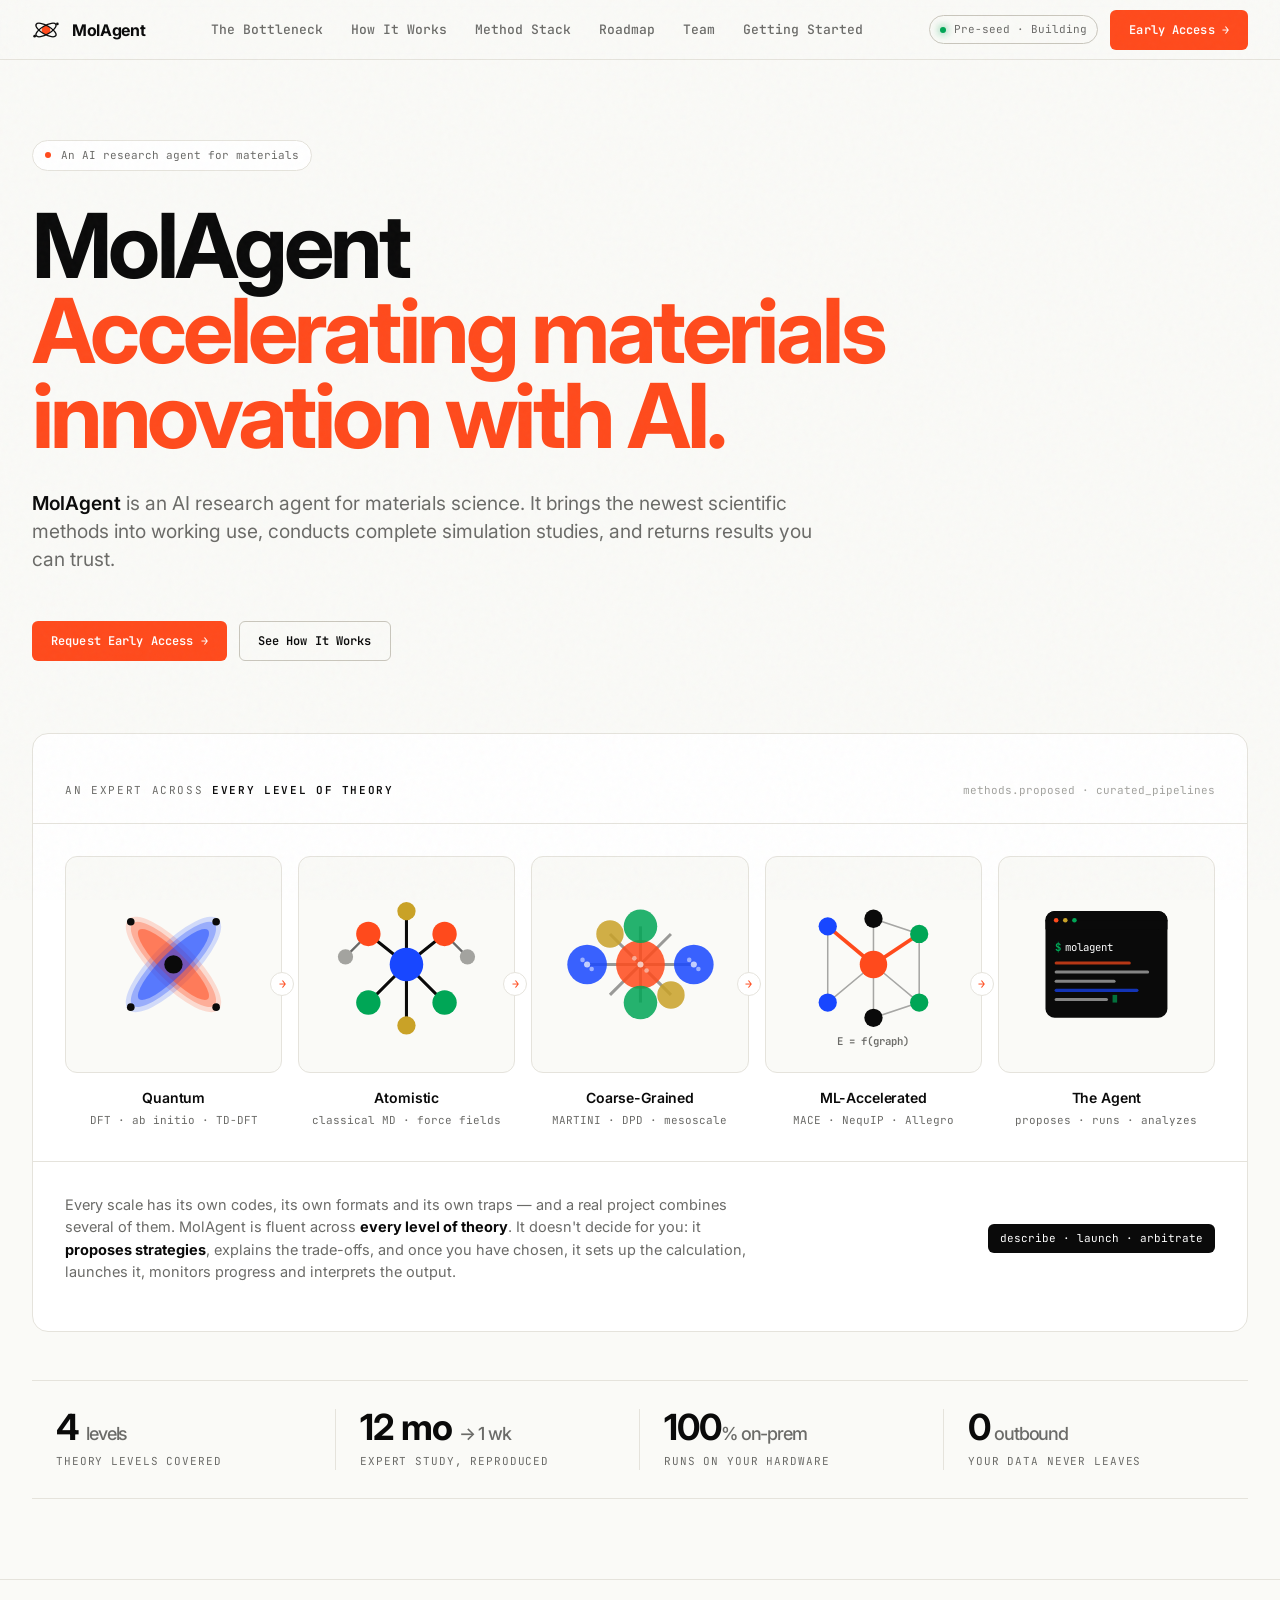
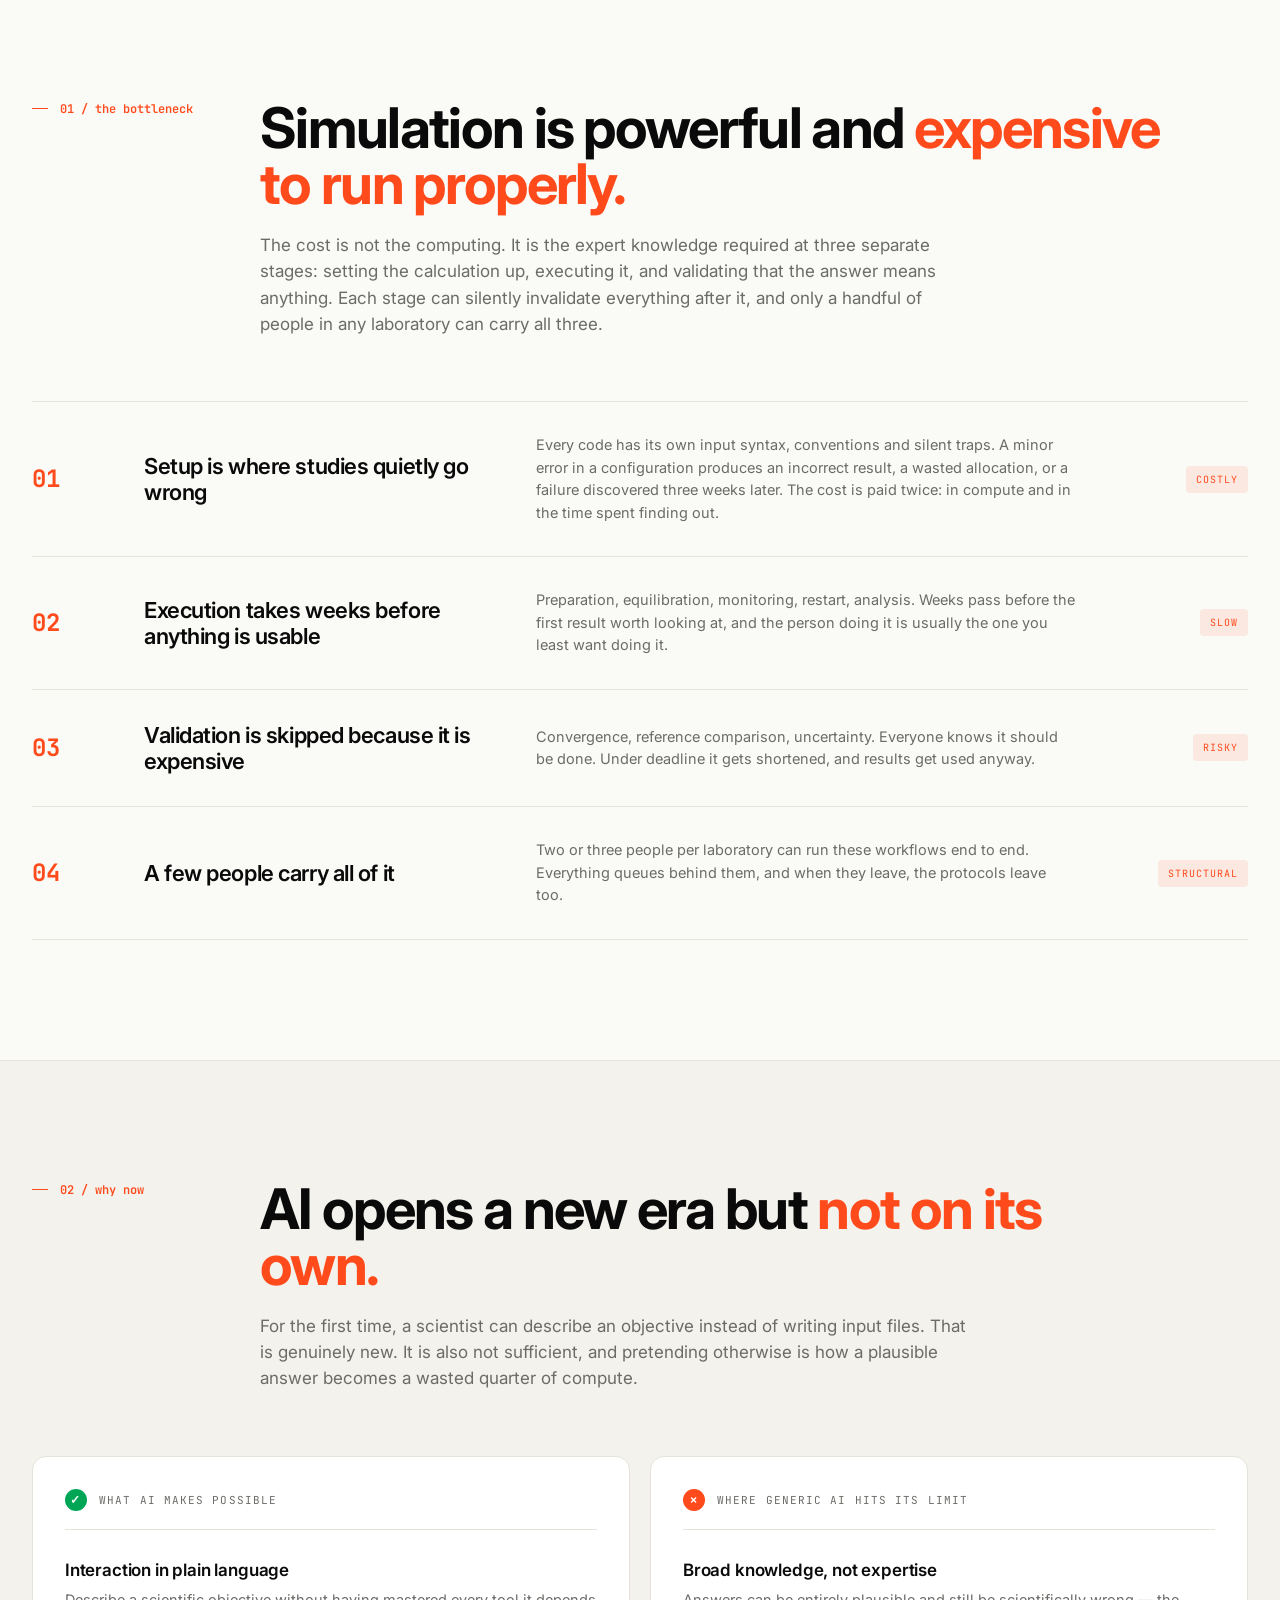
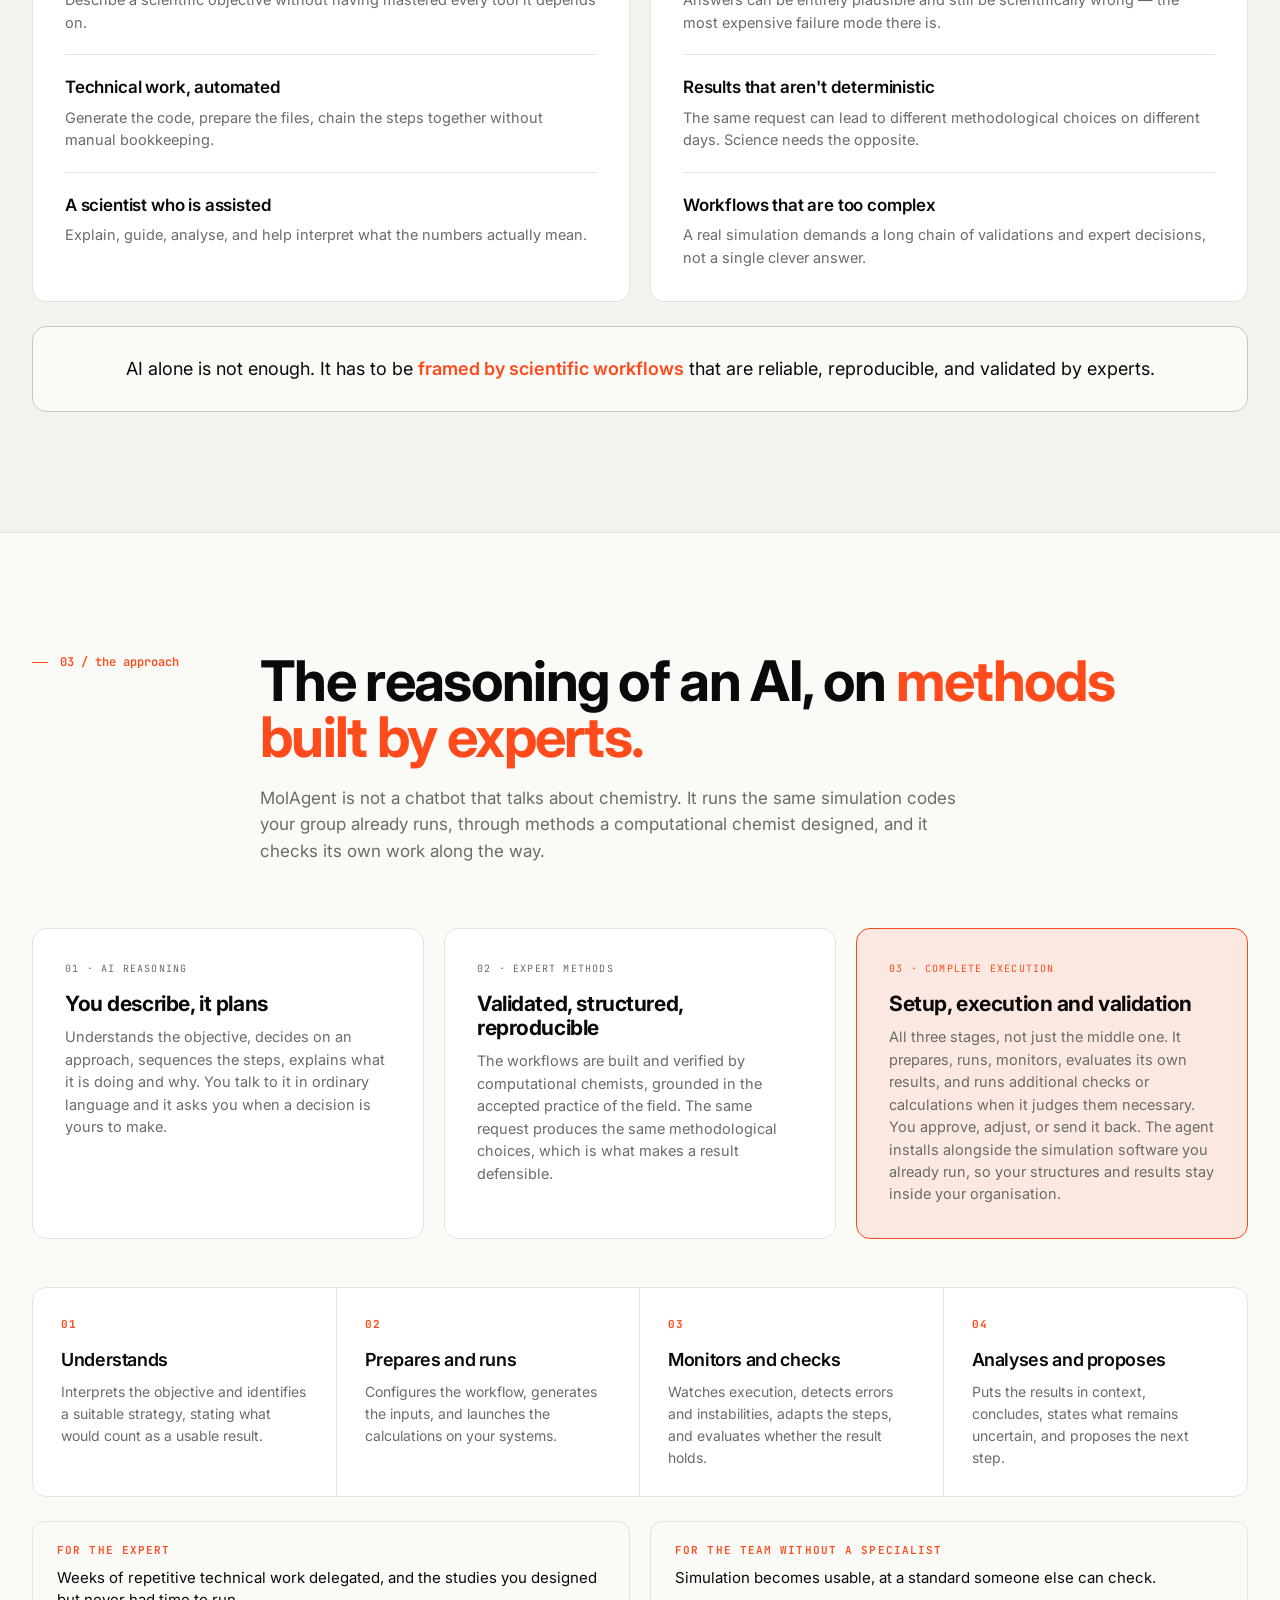
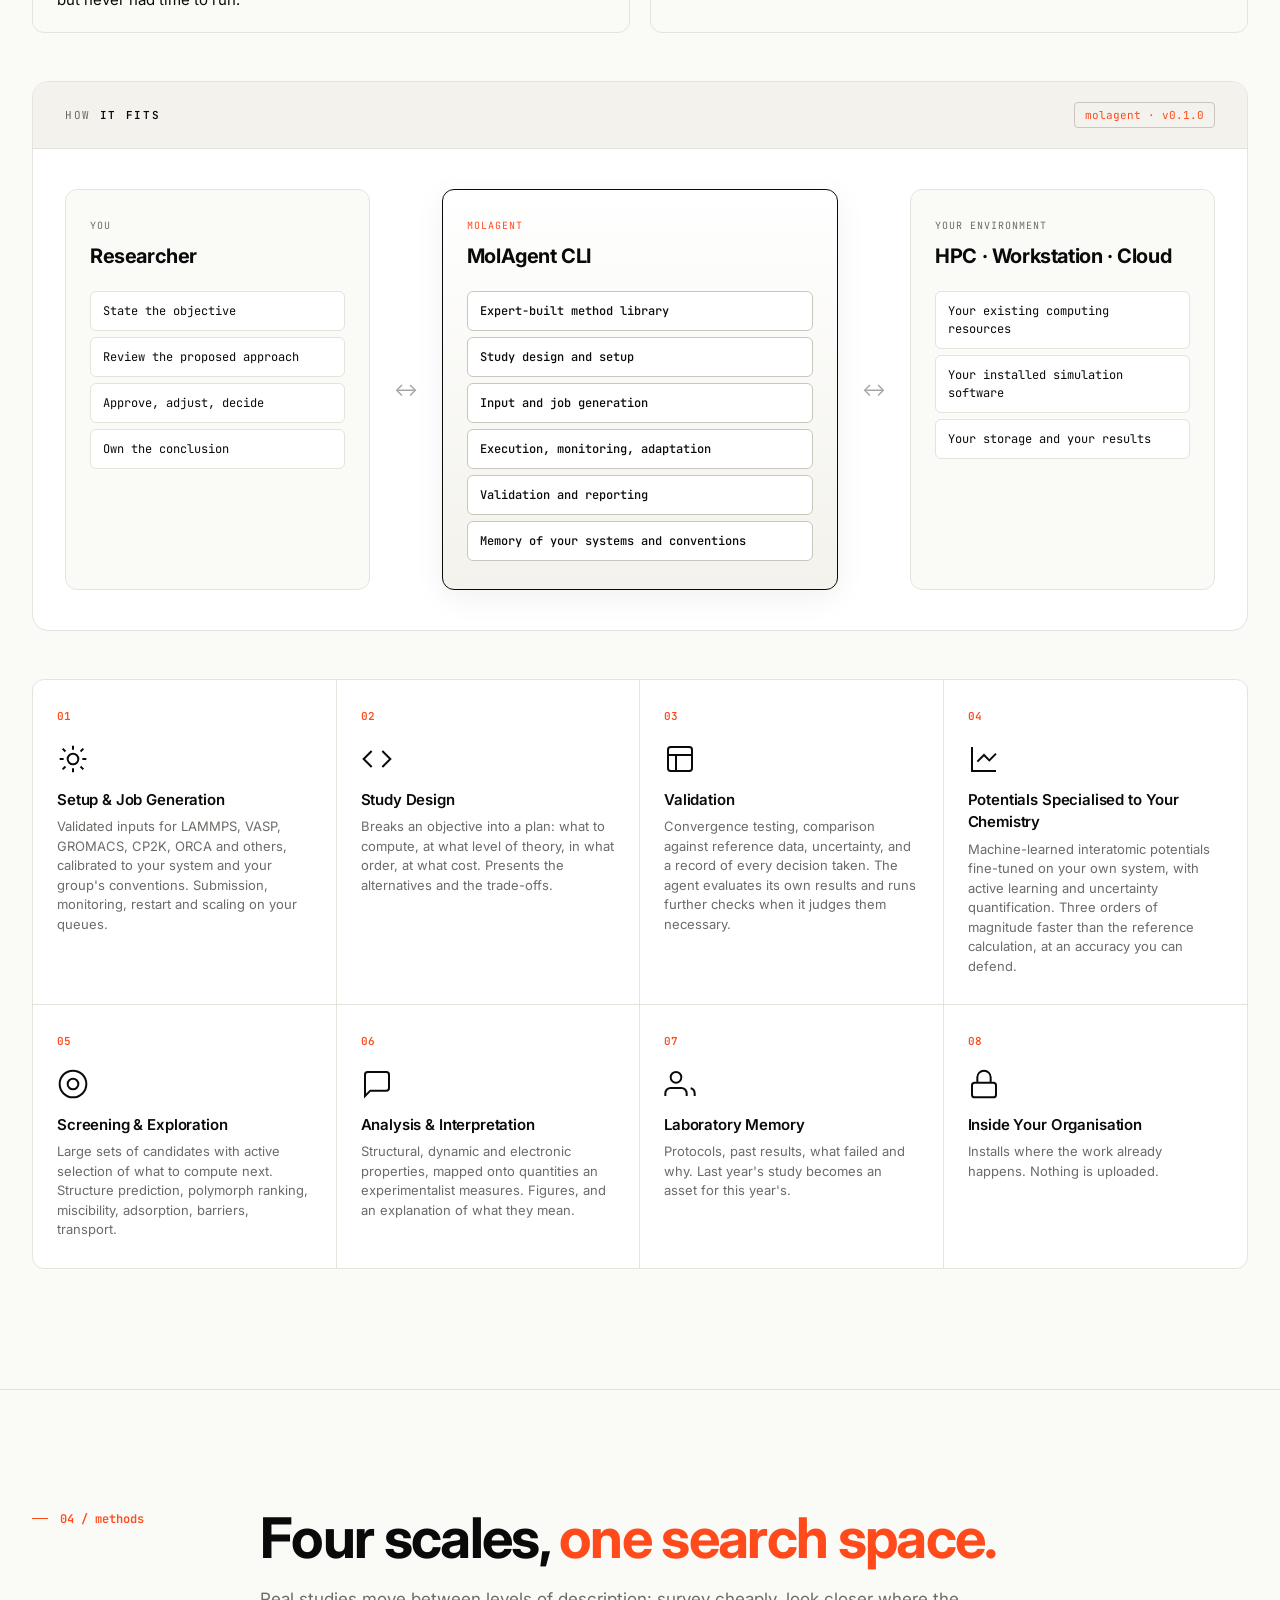
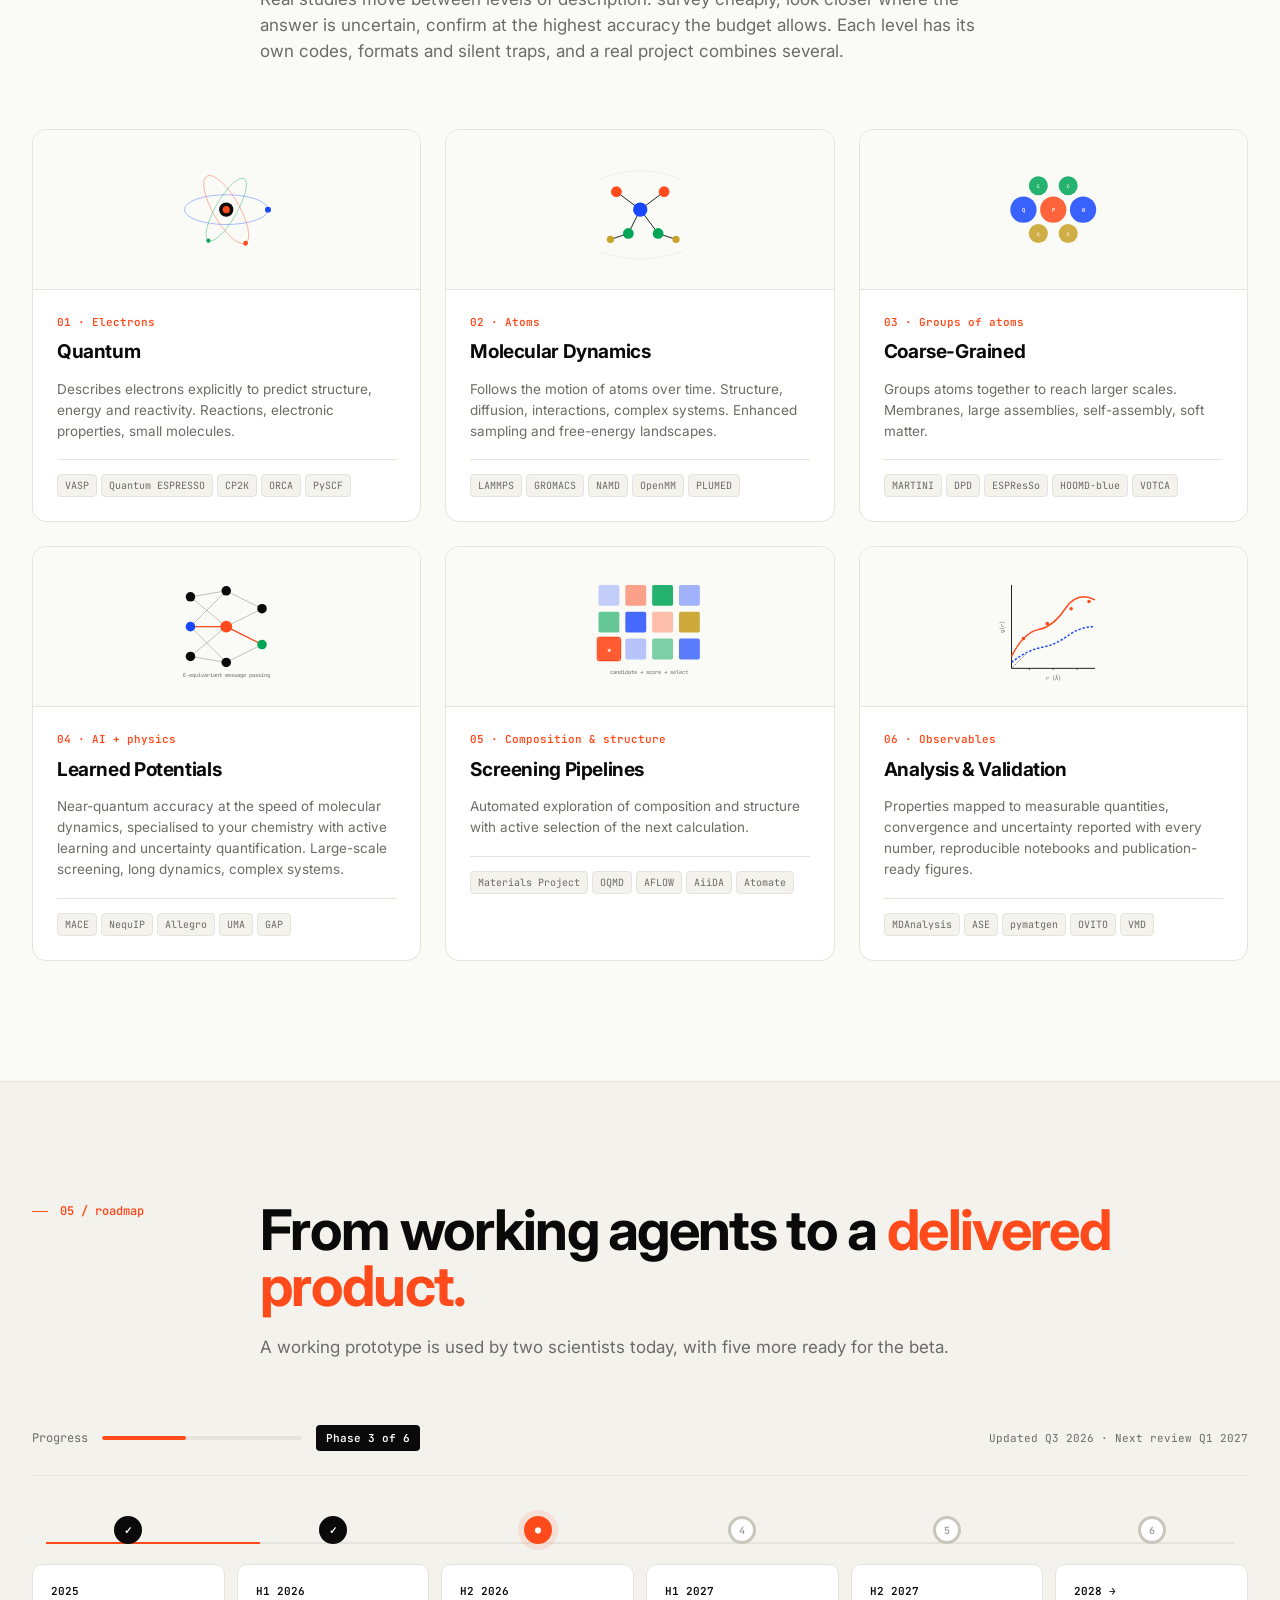
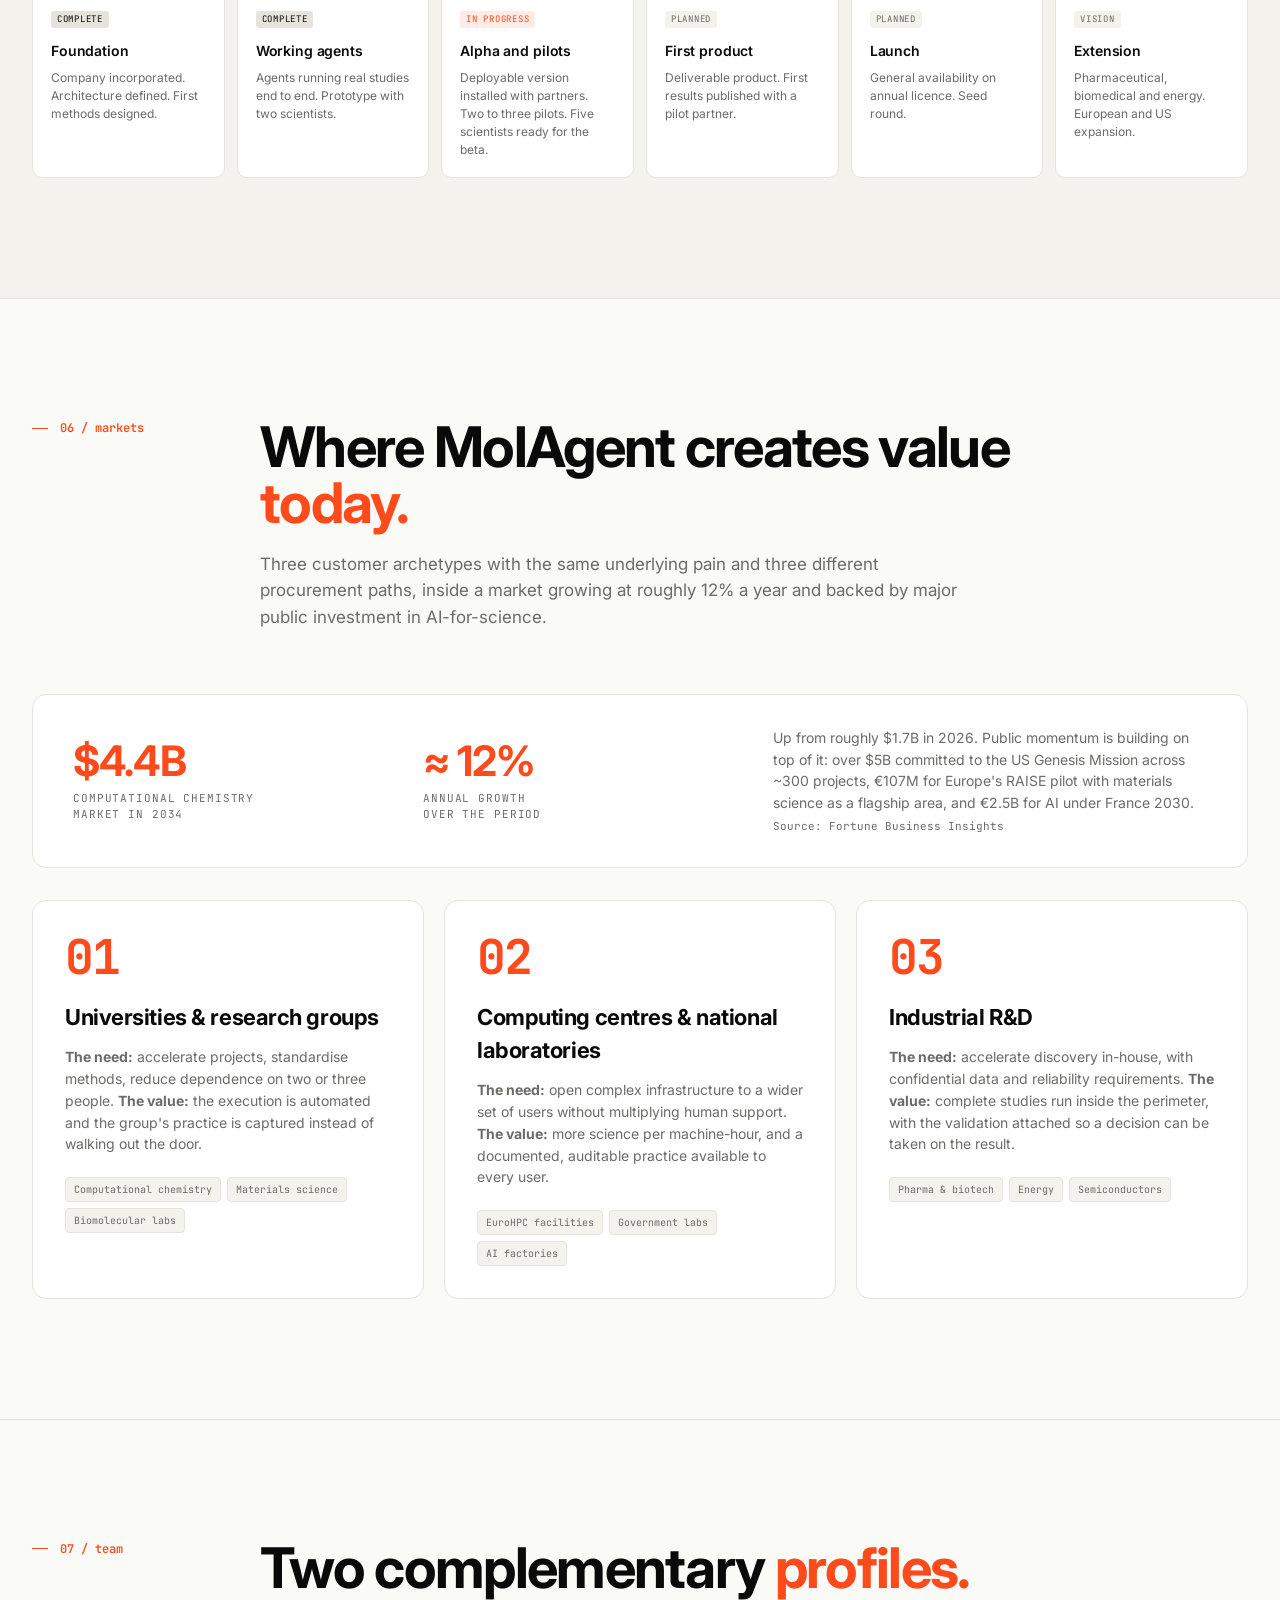
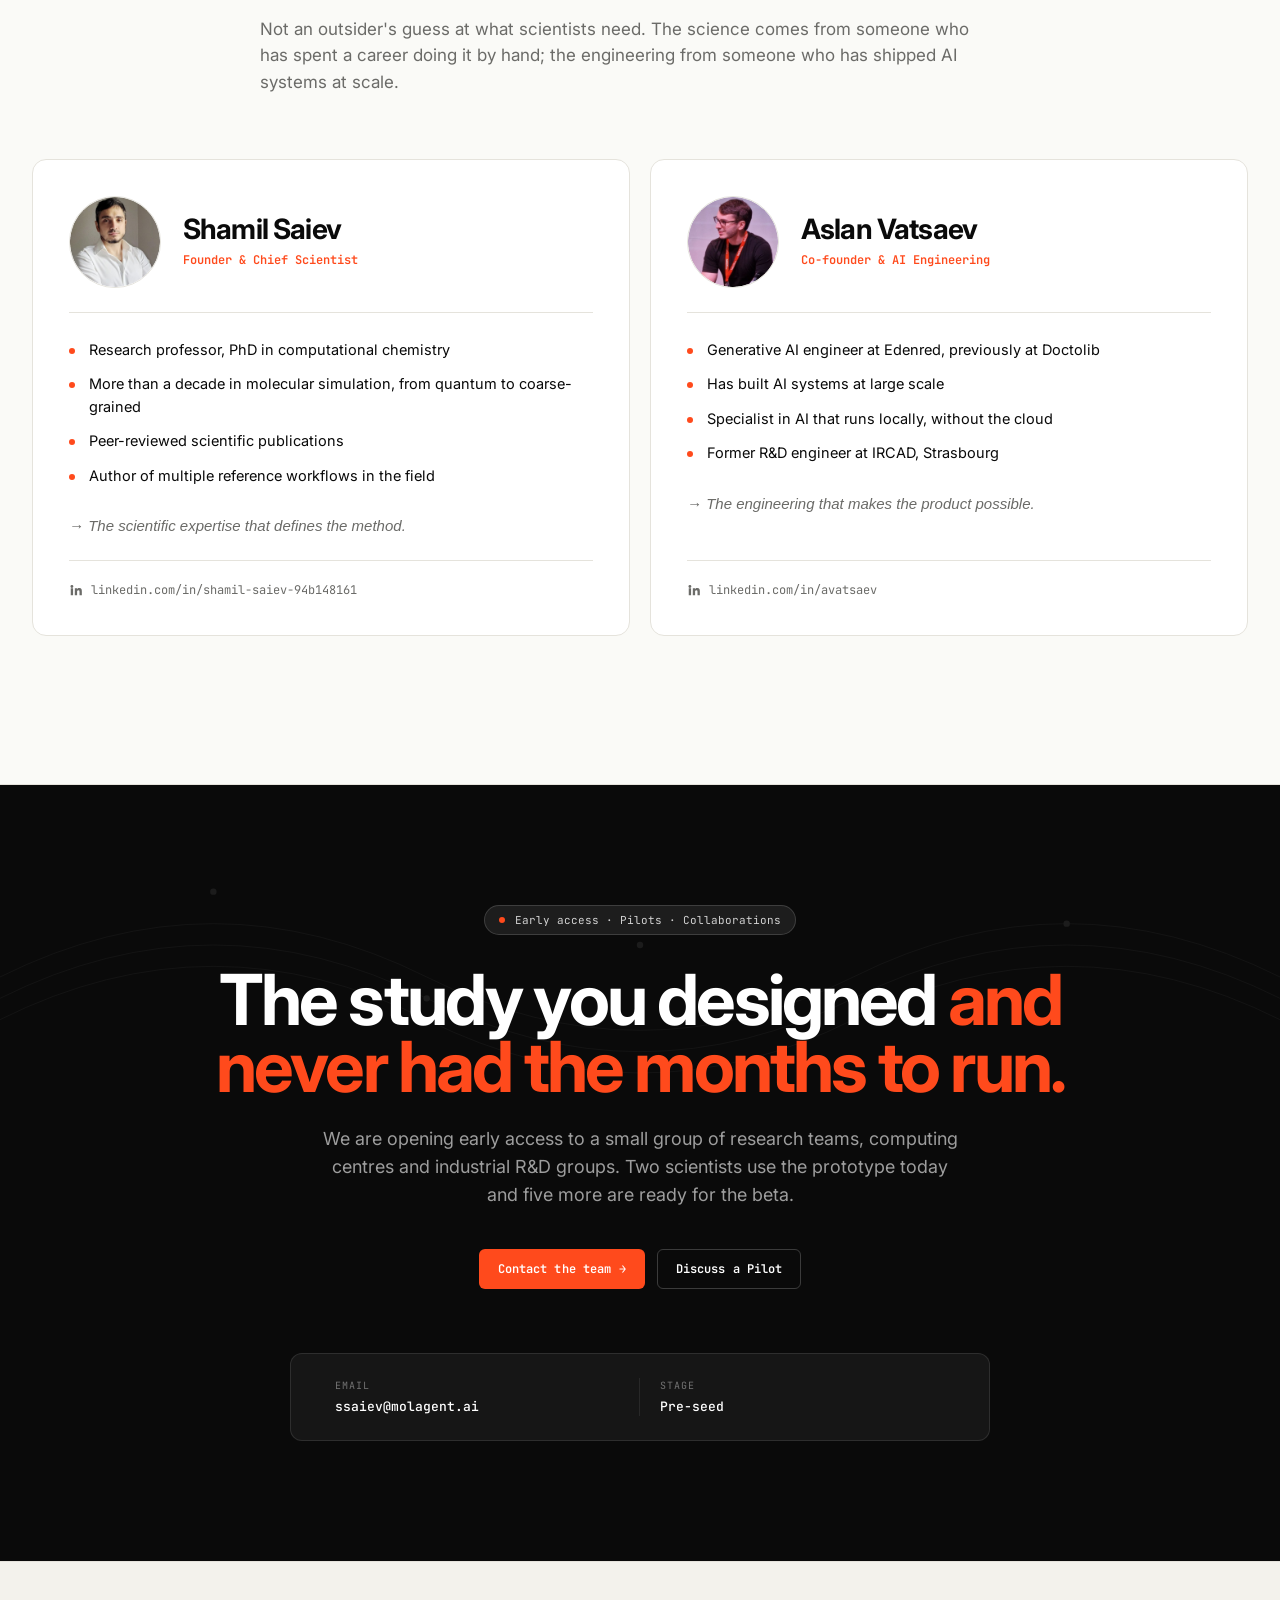
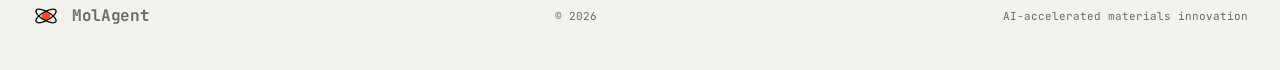
==== commit 9f99af0c: "Simplify hero tagline, drop location references from contact/footer Co-Authored-By: Claude Sonnet 5 " ====
--- a/index.html
+++ b/index.html
@@ -1532,7 +1532,7 @@
 
 .cta-contact {
   display: grid;
-  grid-template-columns: repeat(3, 1fr);
+  grid-template-columns: repeat(2, 1fr);
   gap: 0;
   padding: 24px;
   background: rgba(255,255,255,0.05);
@@ -1659,12 +1659,12 @@
   <div class="hero-inner">
     <div class="hero-tag">
       <span class="hero-tag-dot"></span>
-      <span>An AI research agent for materials · Tournai, BE</span>
+      <span>An AI research agent for materials</span>
     </div>
 
     <h1 class="hero-headline">
       MolAgent <br>
-      <span class="accent">AI-accelerated materials innovation.</span>
+      <span class="accent">Accelerating materials innovation with AI.</span>
     </h1>
 
     <p class="hero-sub">
@@ -2656,10 +2656,6 @@
         <div class="v"><a href="mailto:ssaiev@molagent.ai">ssaiev@molagent.ai</a></div>
       </div>
       <div class="cta-cell">
-        <div class="k">HQ</div>
-        <div class="v">Tournai, Belgium</div>
-      </div>
-      <div class="cta-cell">
         <div class="k">Stage</div>
         <div class="v">Pre-seed</div>
       </div>
@@ -2680,7 +2676,7 @@
       </span>
       <span>MolAgent</span>
     </div>
-    <div>© 2026 · Tournai, Belgium</div>
+    <div>© 2026</div>
     <div>AI-accelerated materials innovation</div>
   </div>
 </footer>
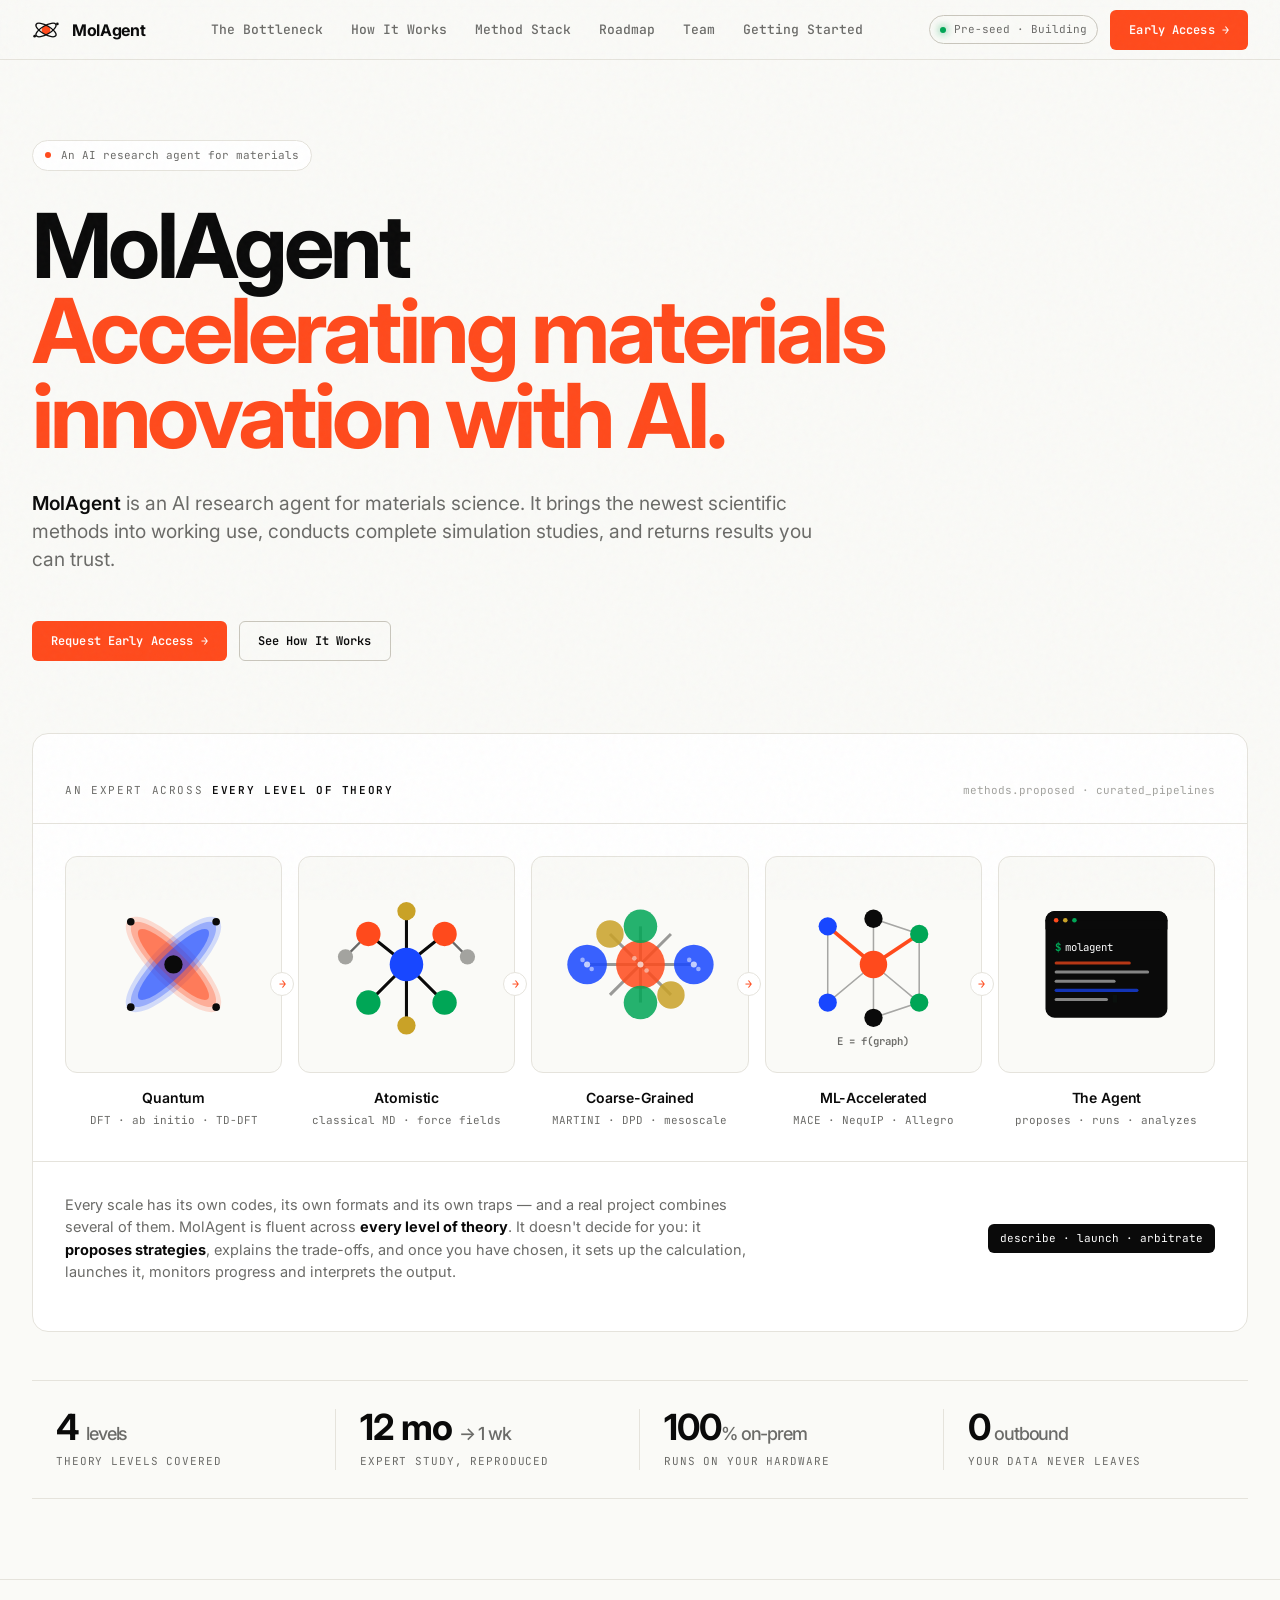
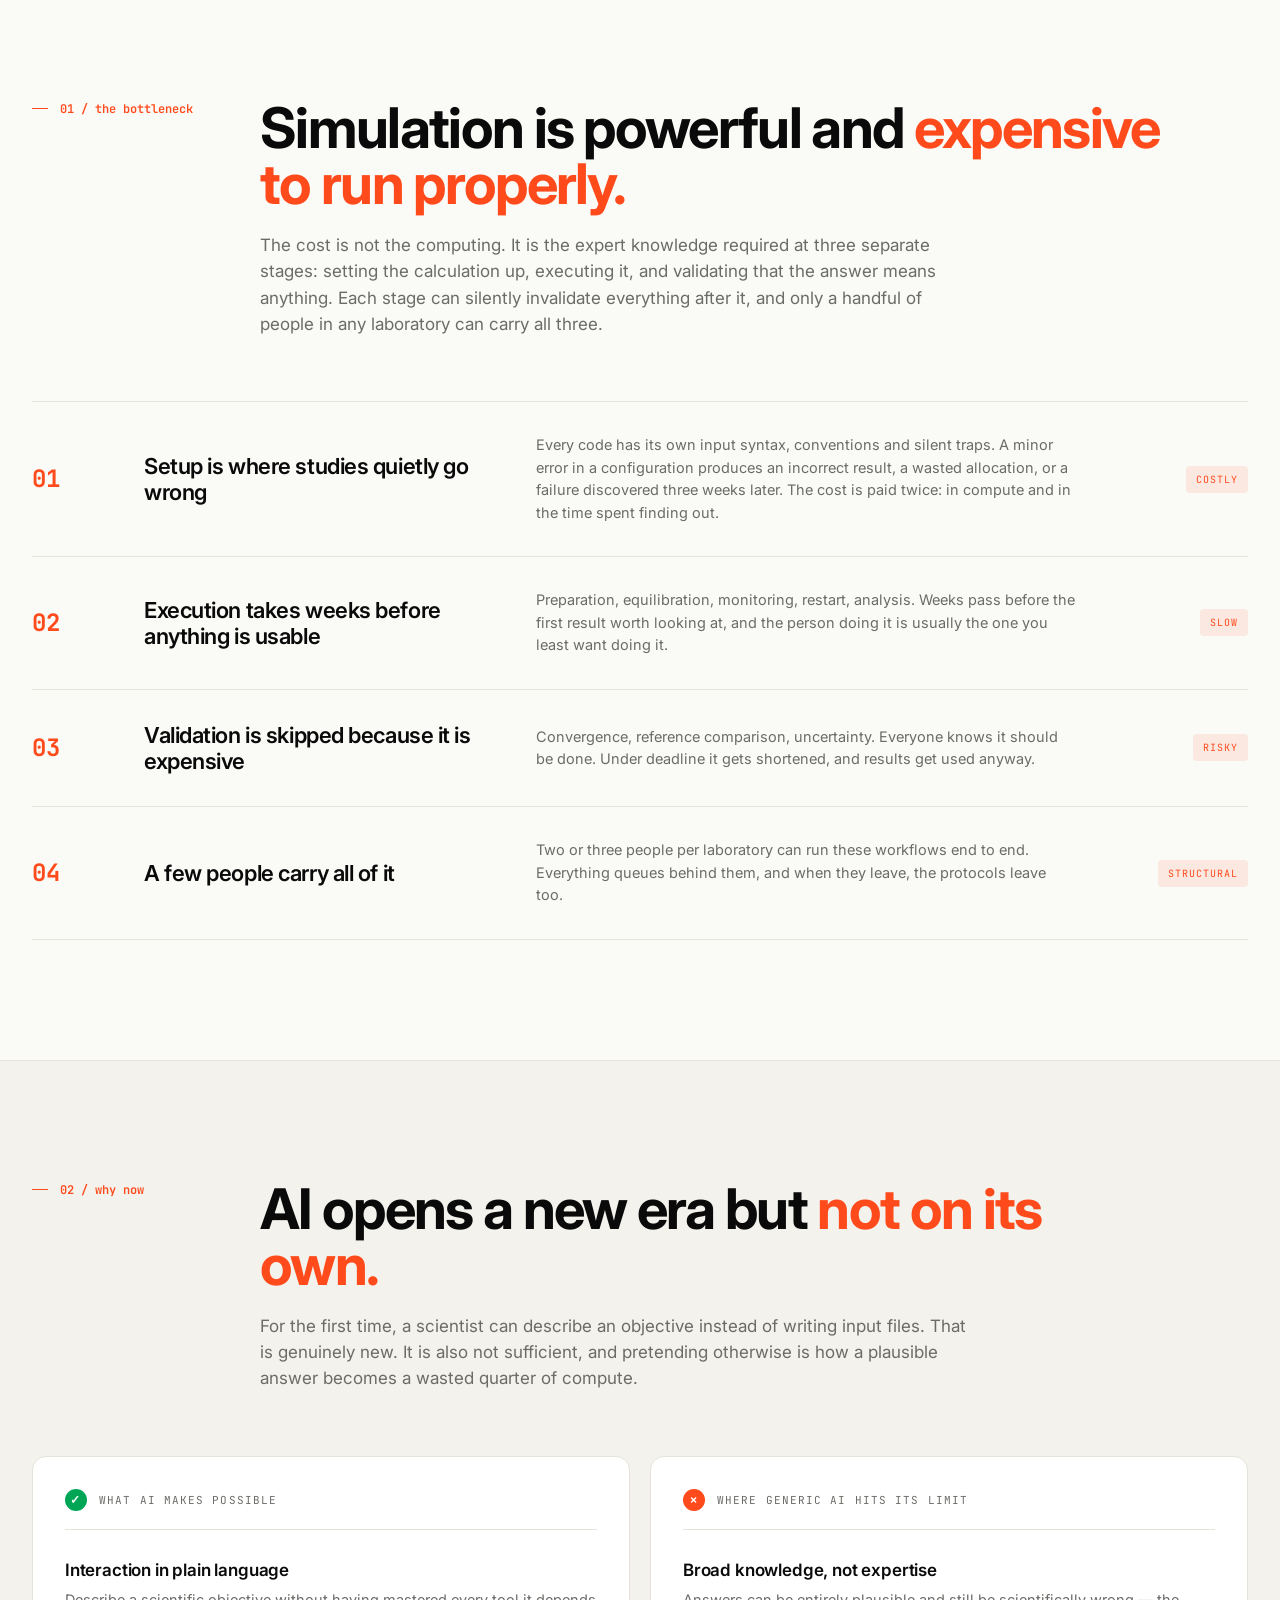
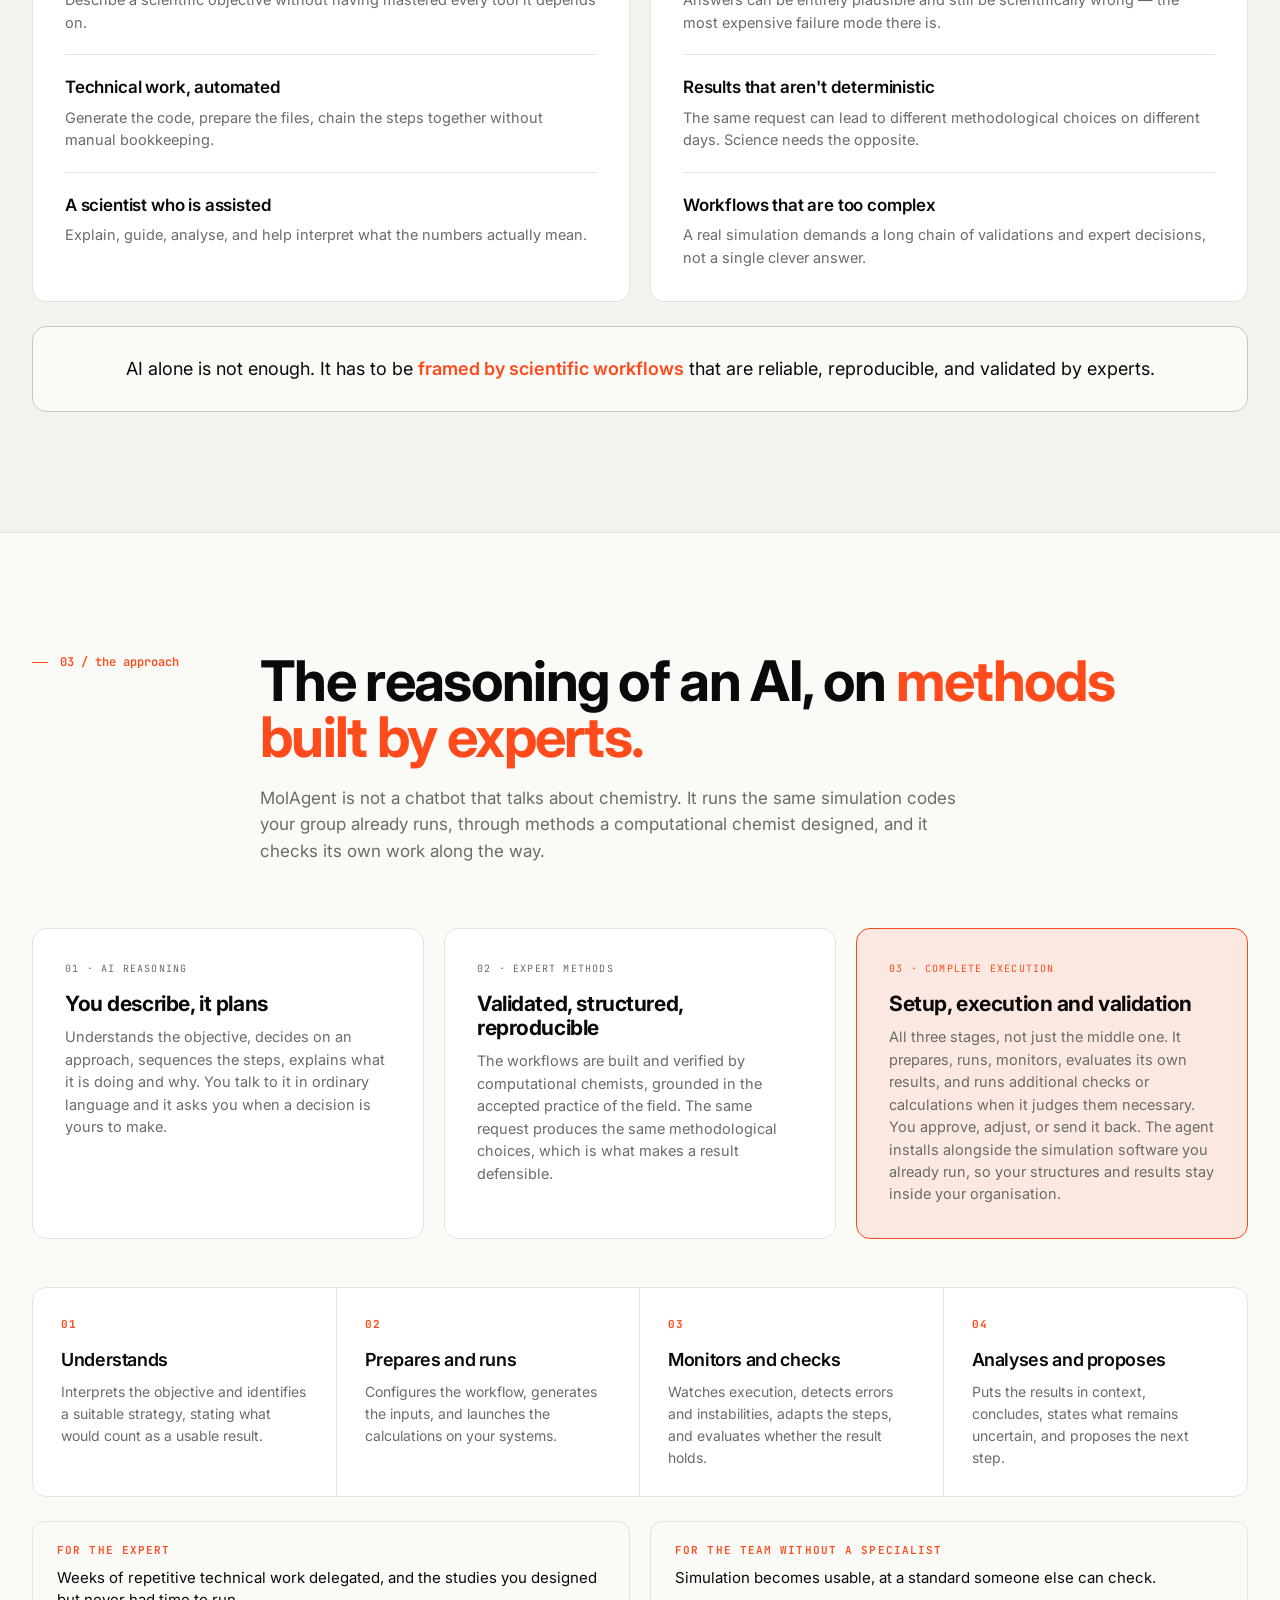
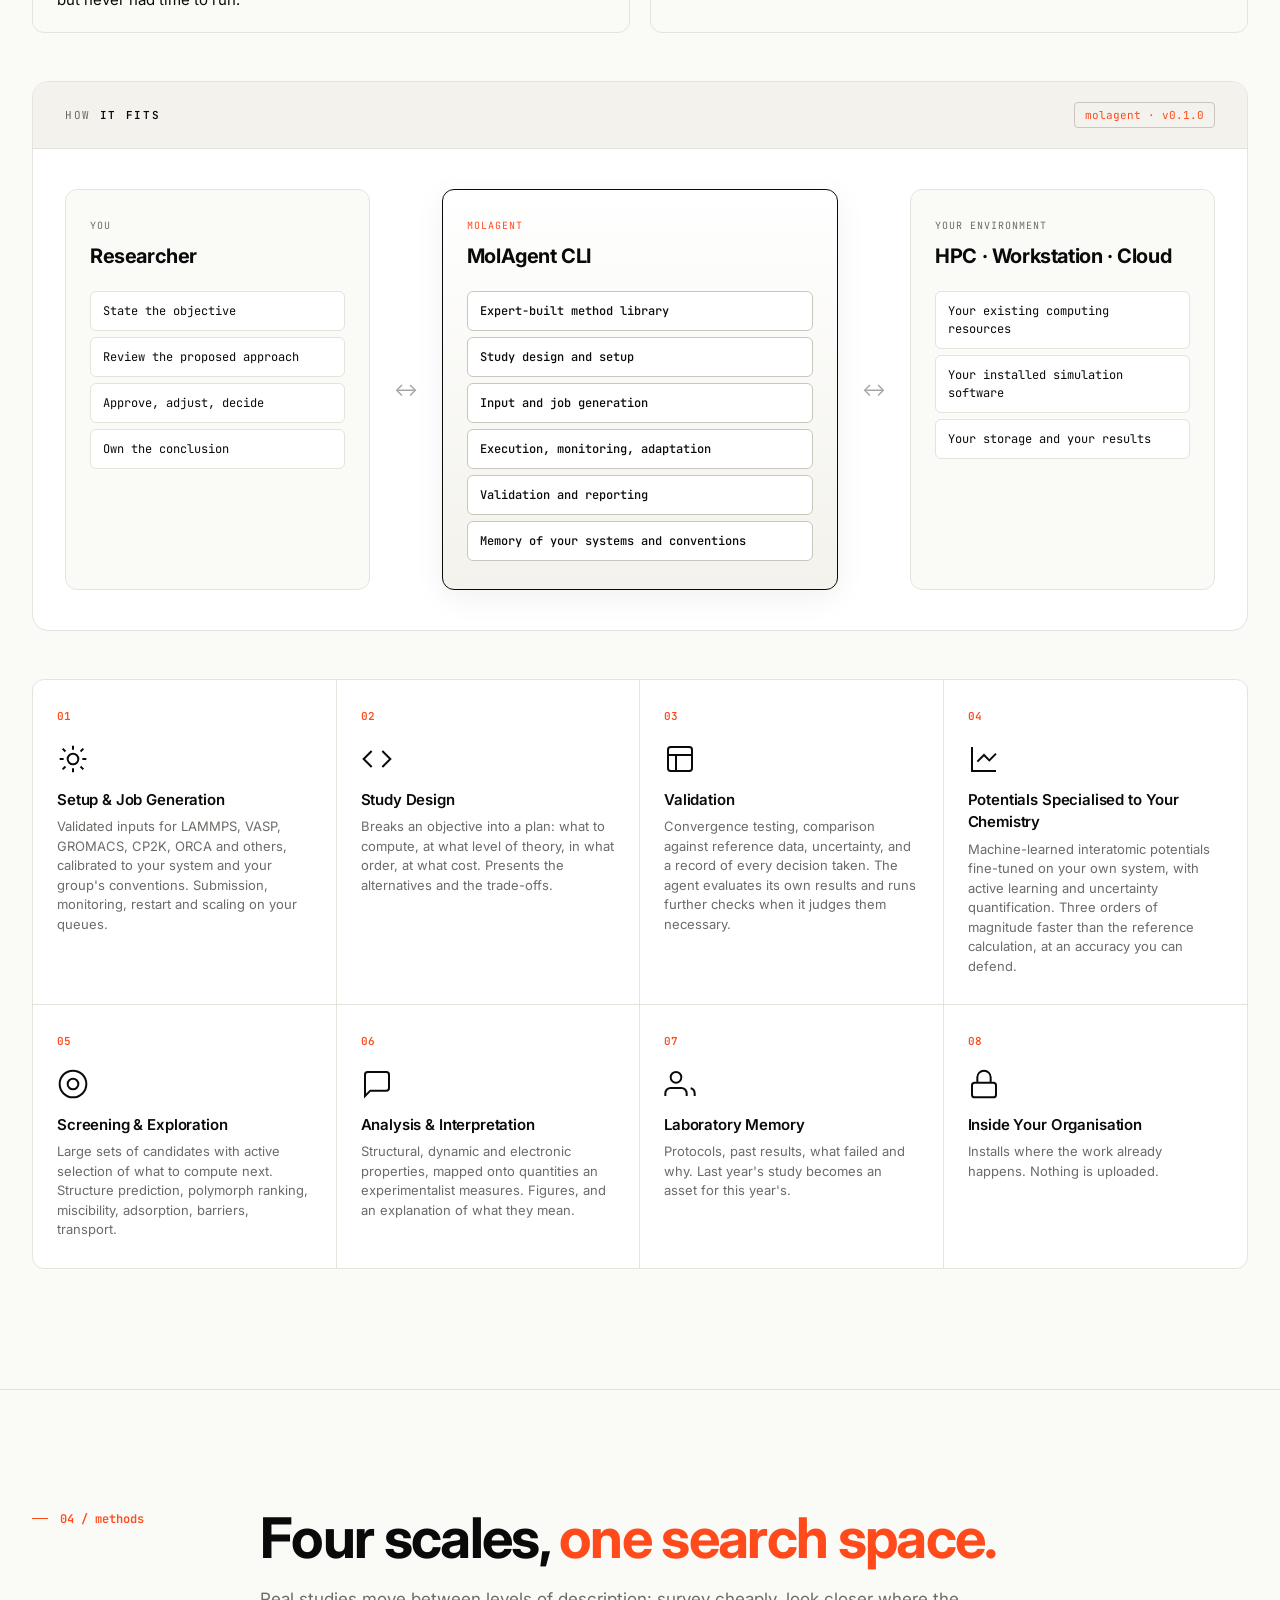
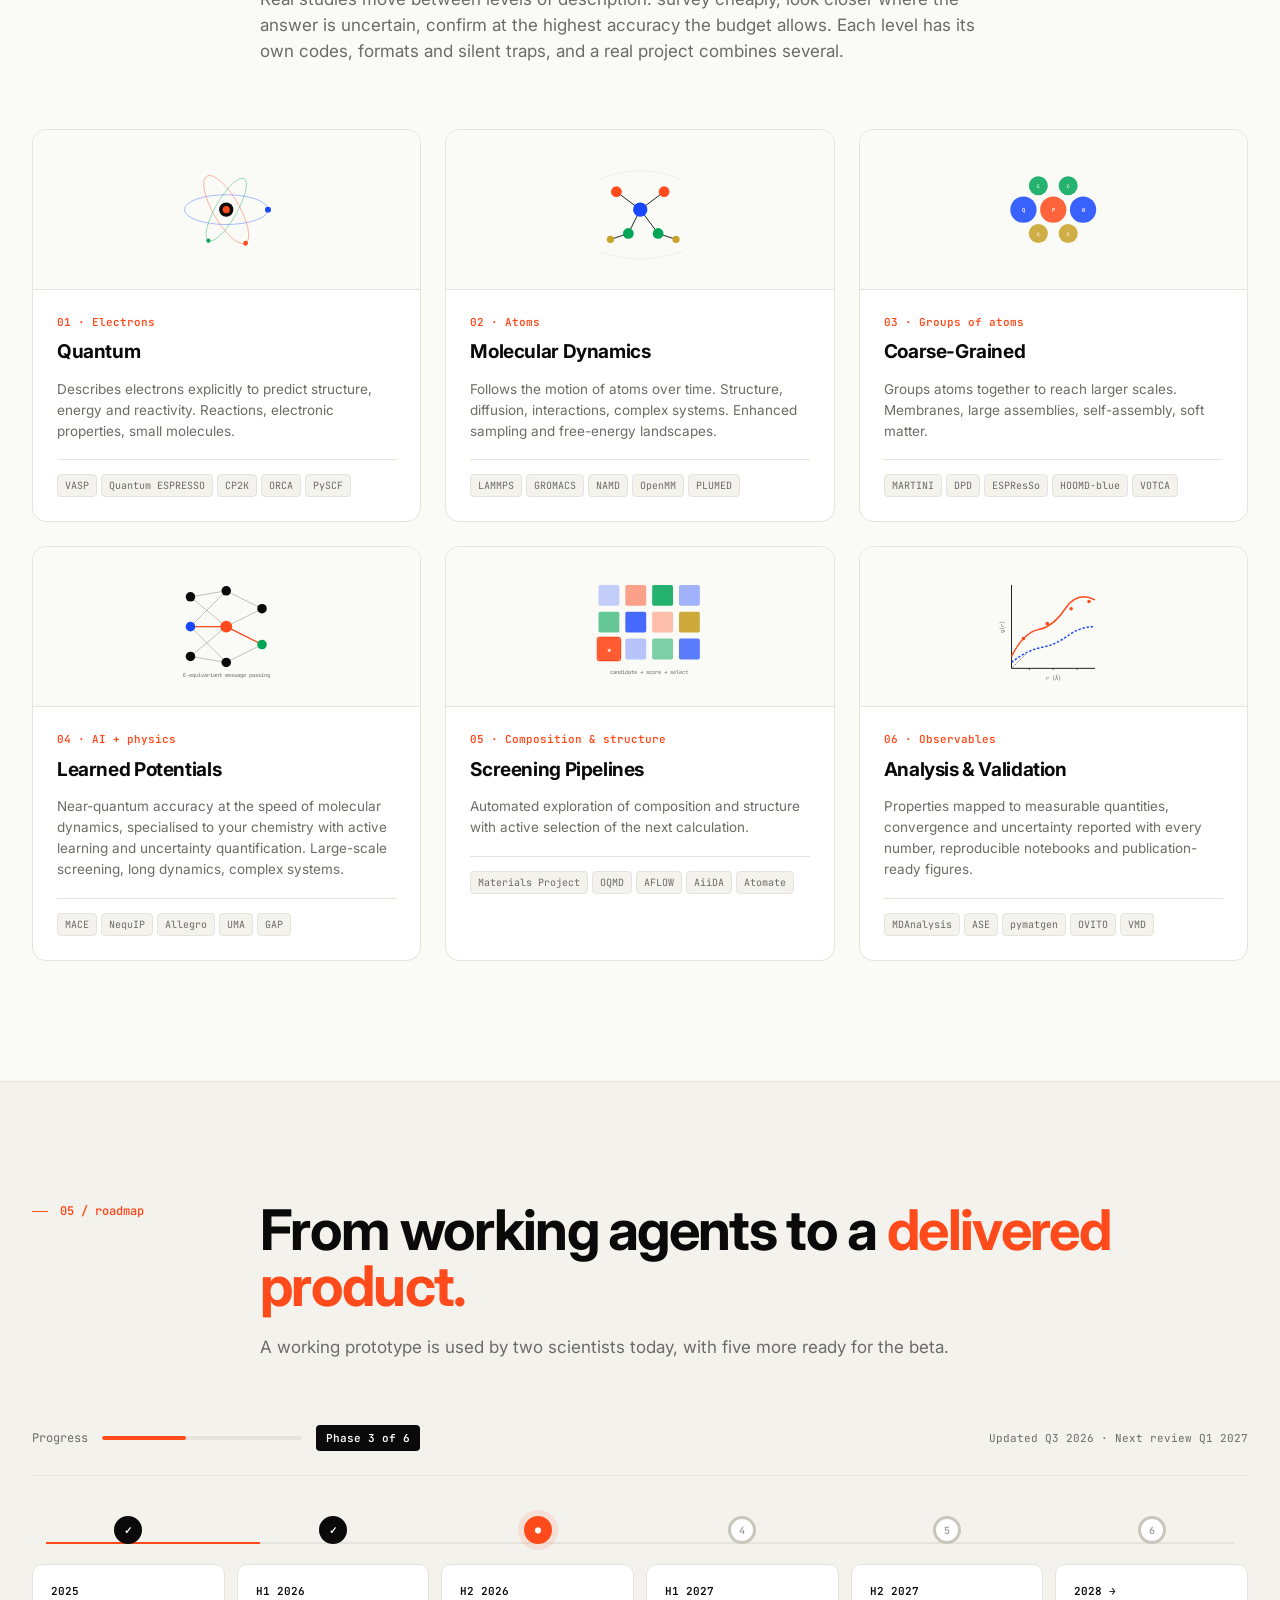
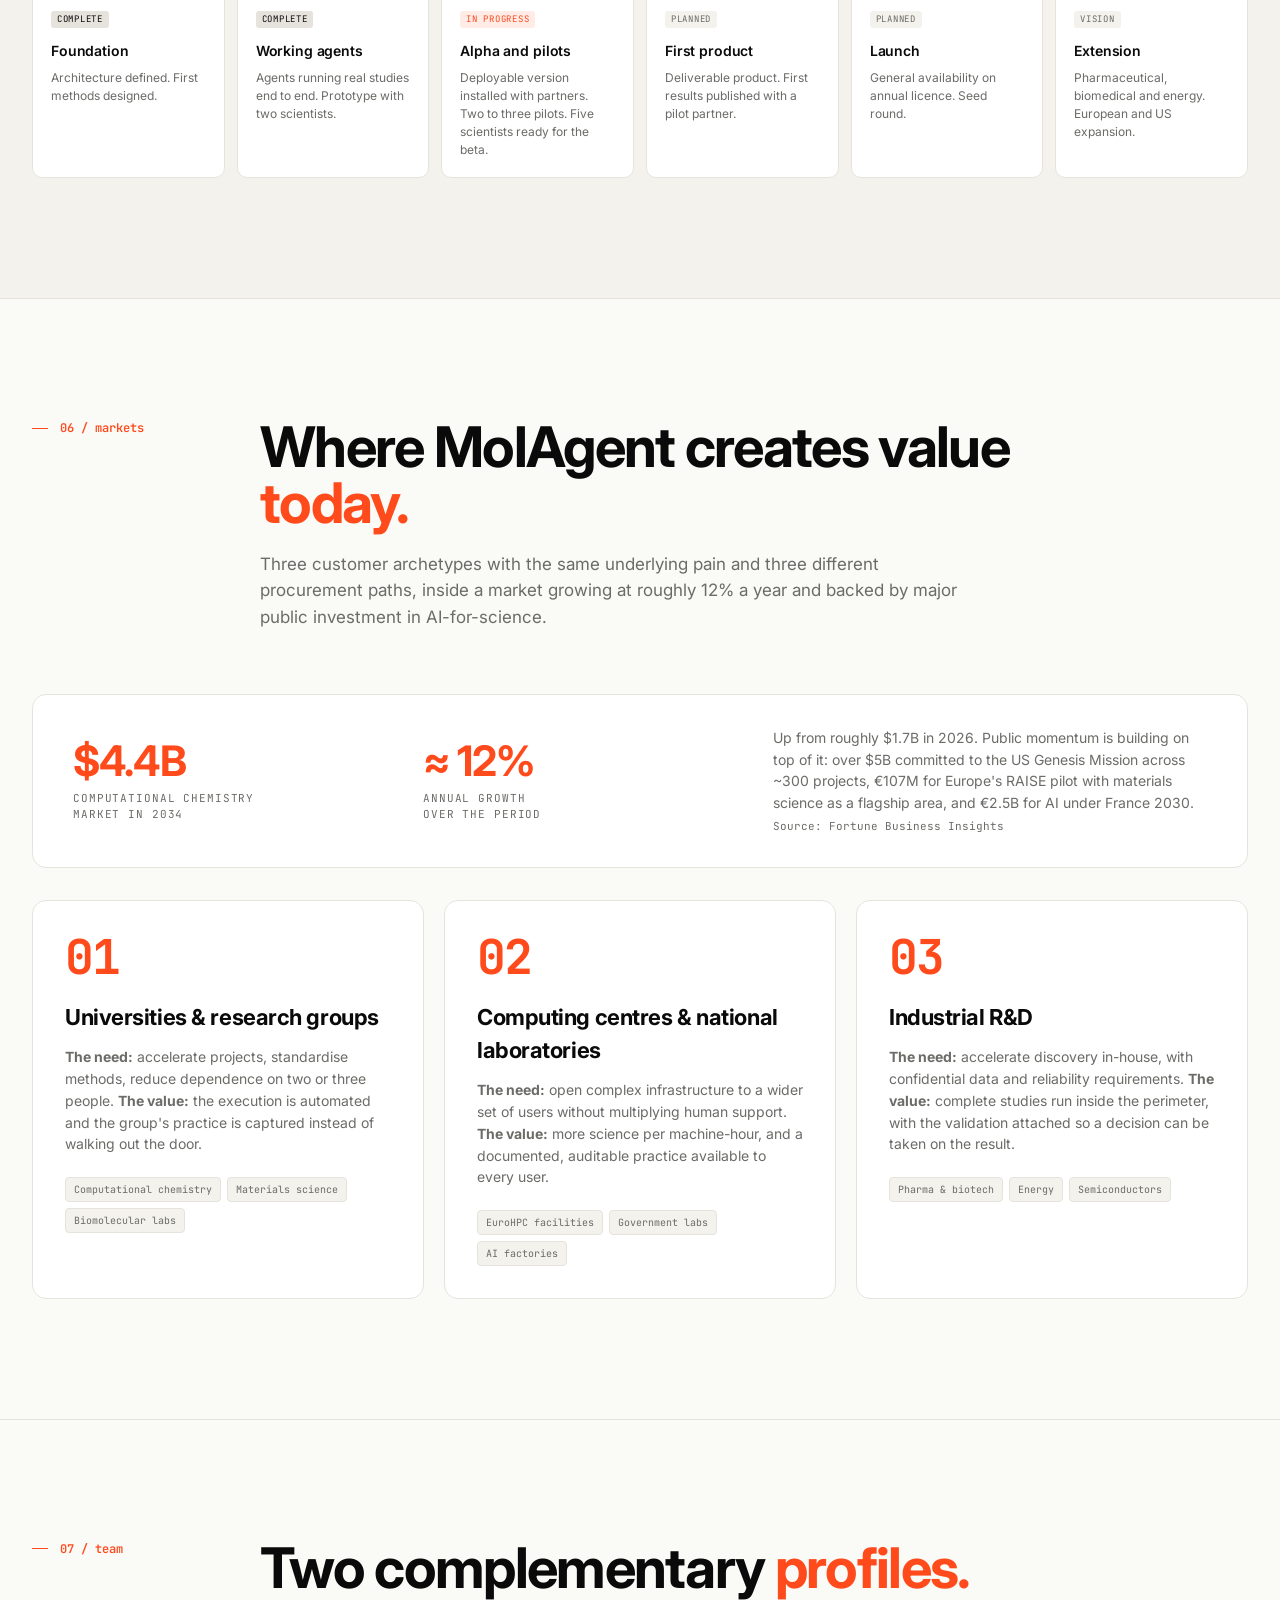
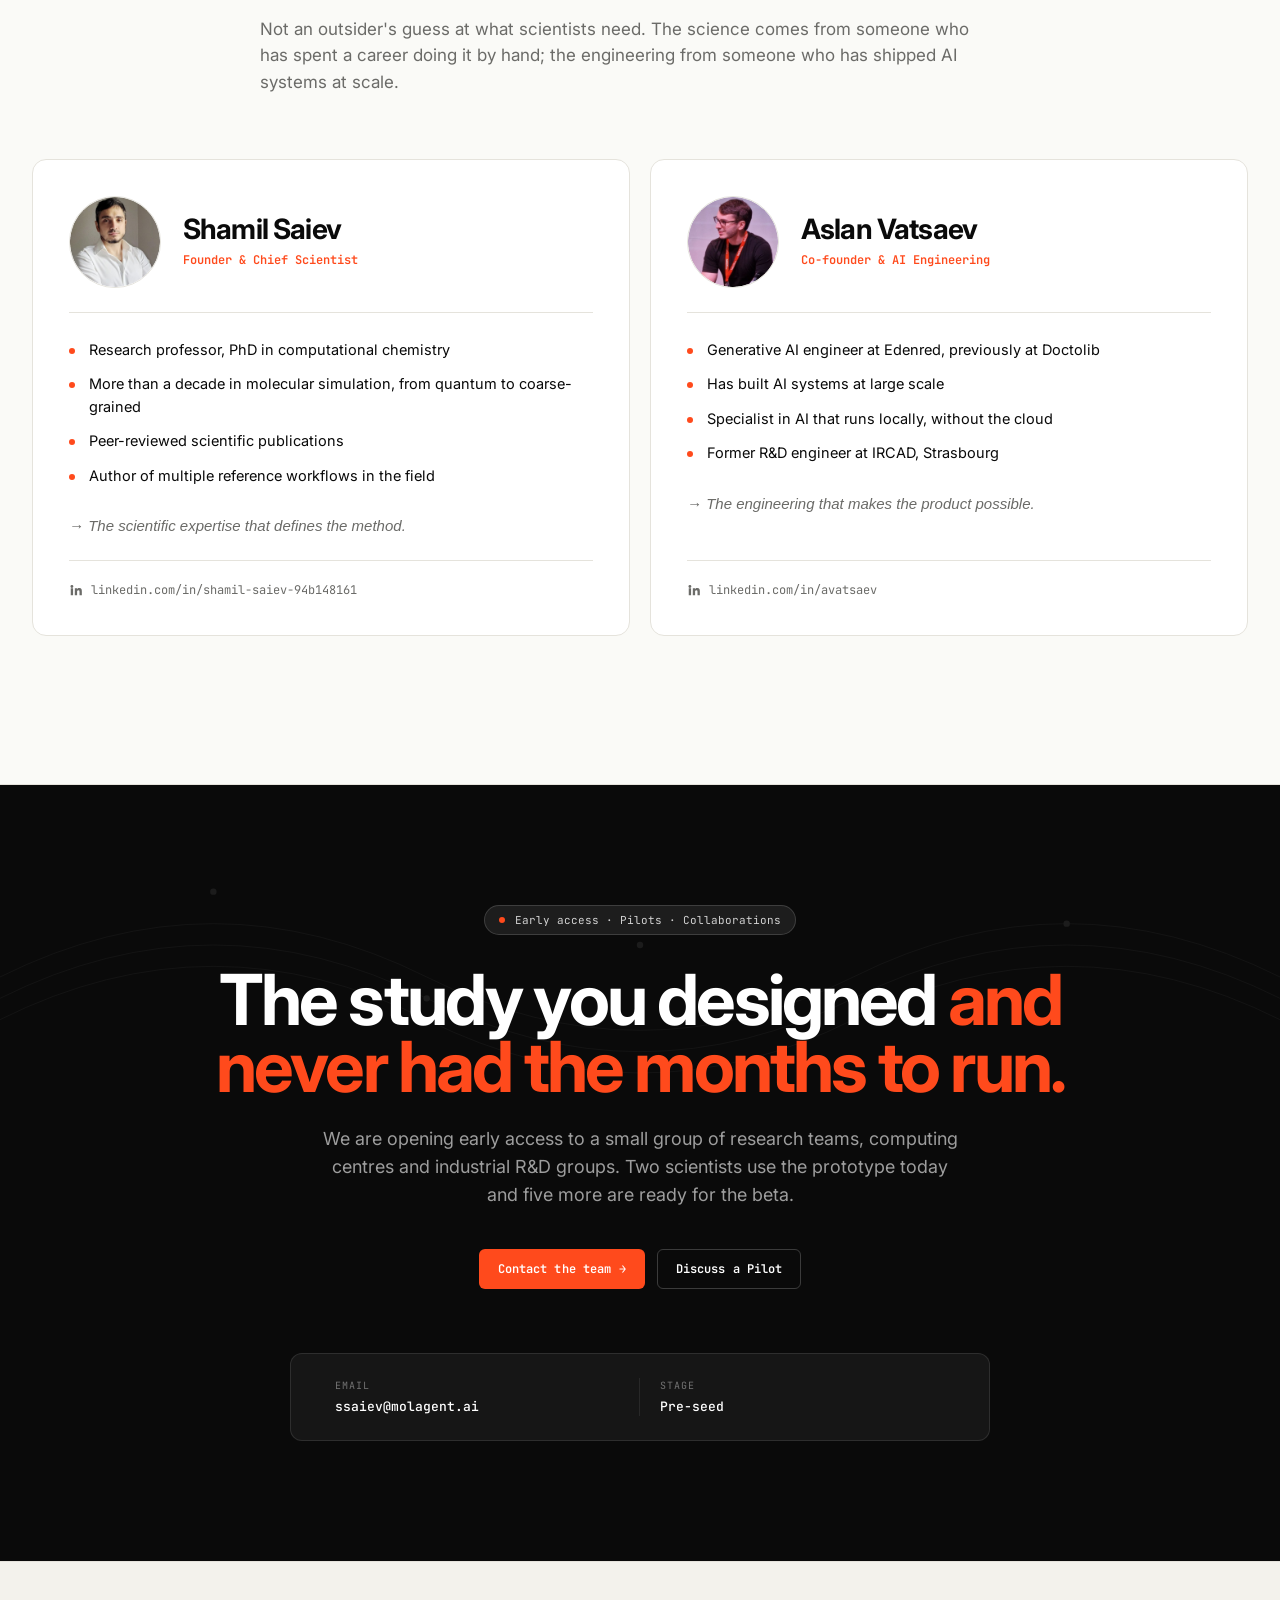
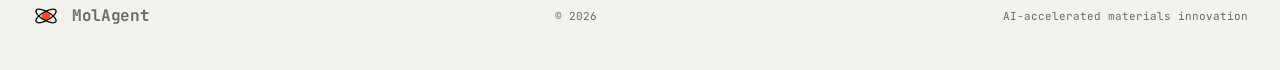
==== commit 978a7d42: "Remove redundant text from rm-text div" ====
--- a/index.html
+++ b/index.html
@@ -2440,7 +2440,7 @@
           <div class="rm-date">2025</div>
           <span class="rm-status done">Complete</span>
           <div class="rm-title">Foundation</div>
-          <div class="rm-text">Company incorporated. Architecture defined. First methods designed.</div>
+          <div class="rm-text">Architecture defined. First methods designed.</div>
         </div>
       </div>
 
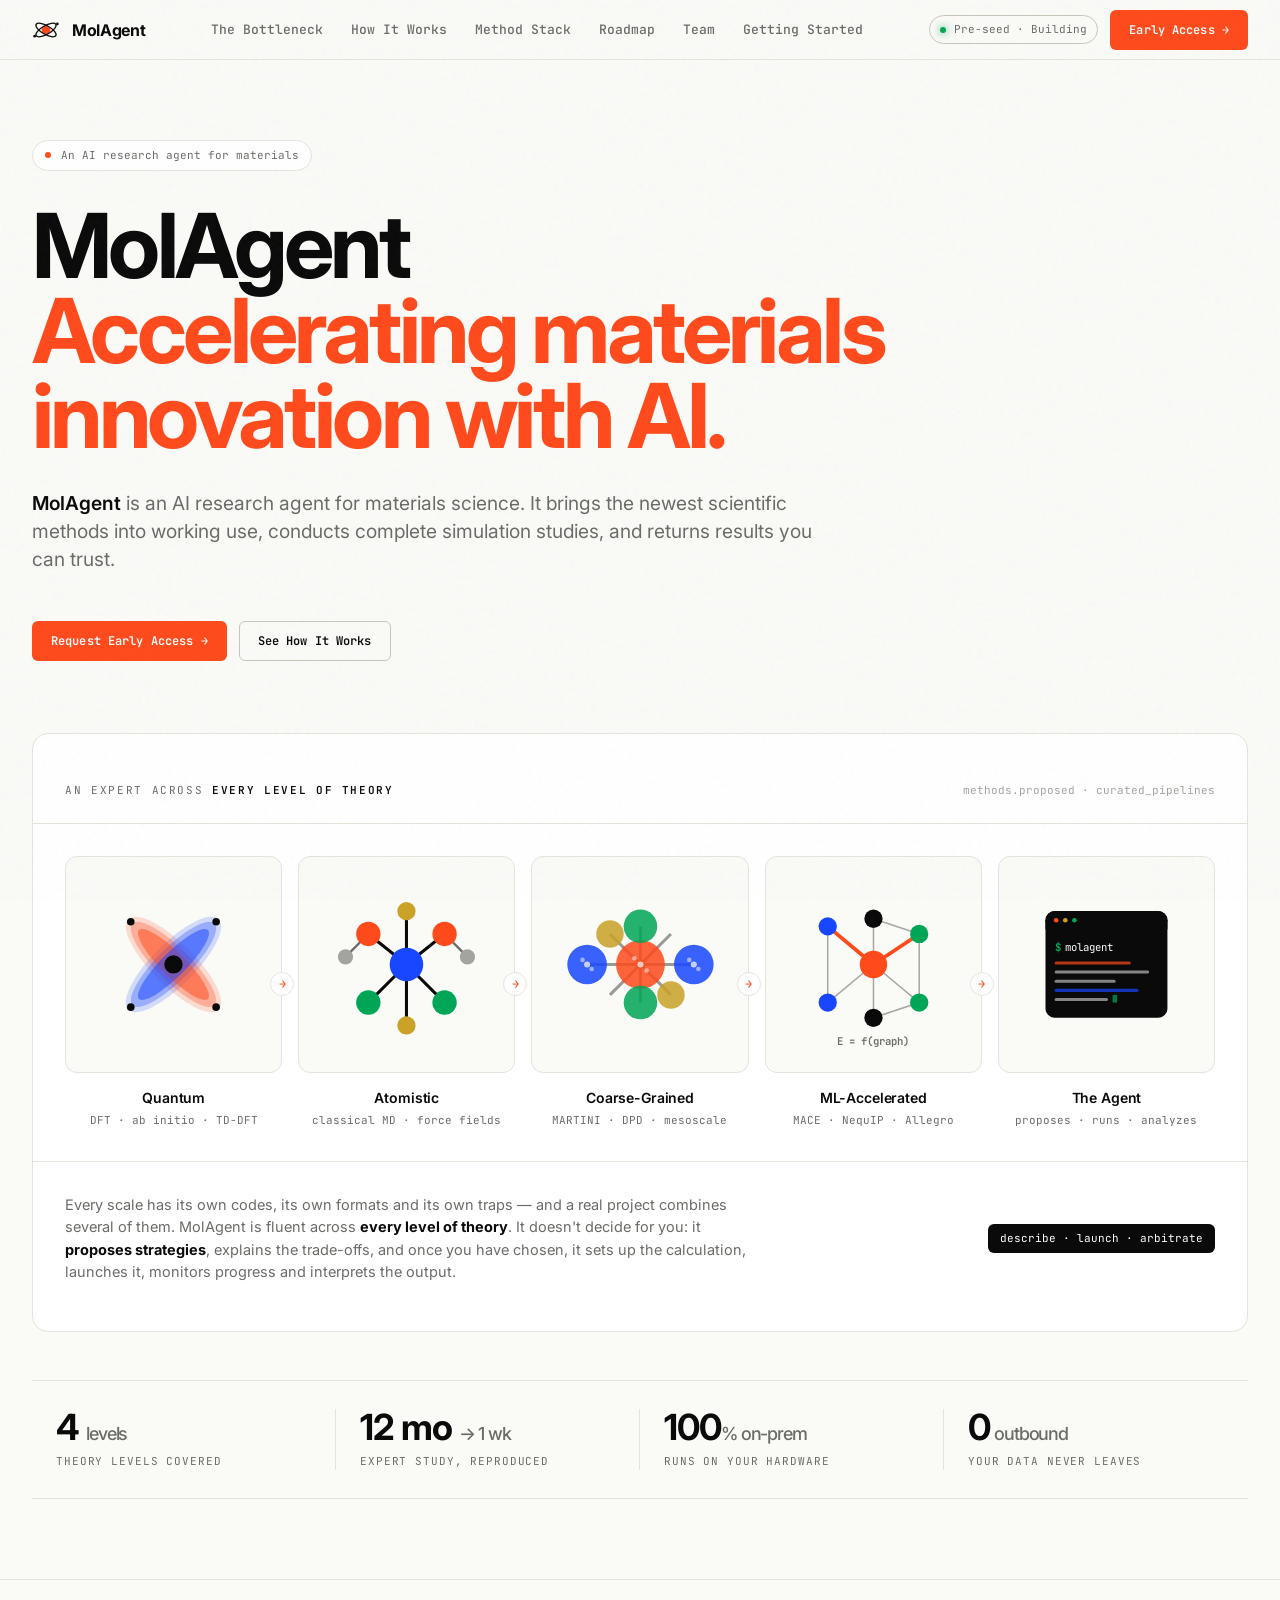
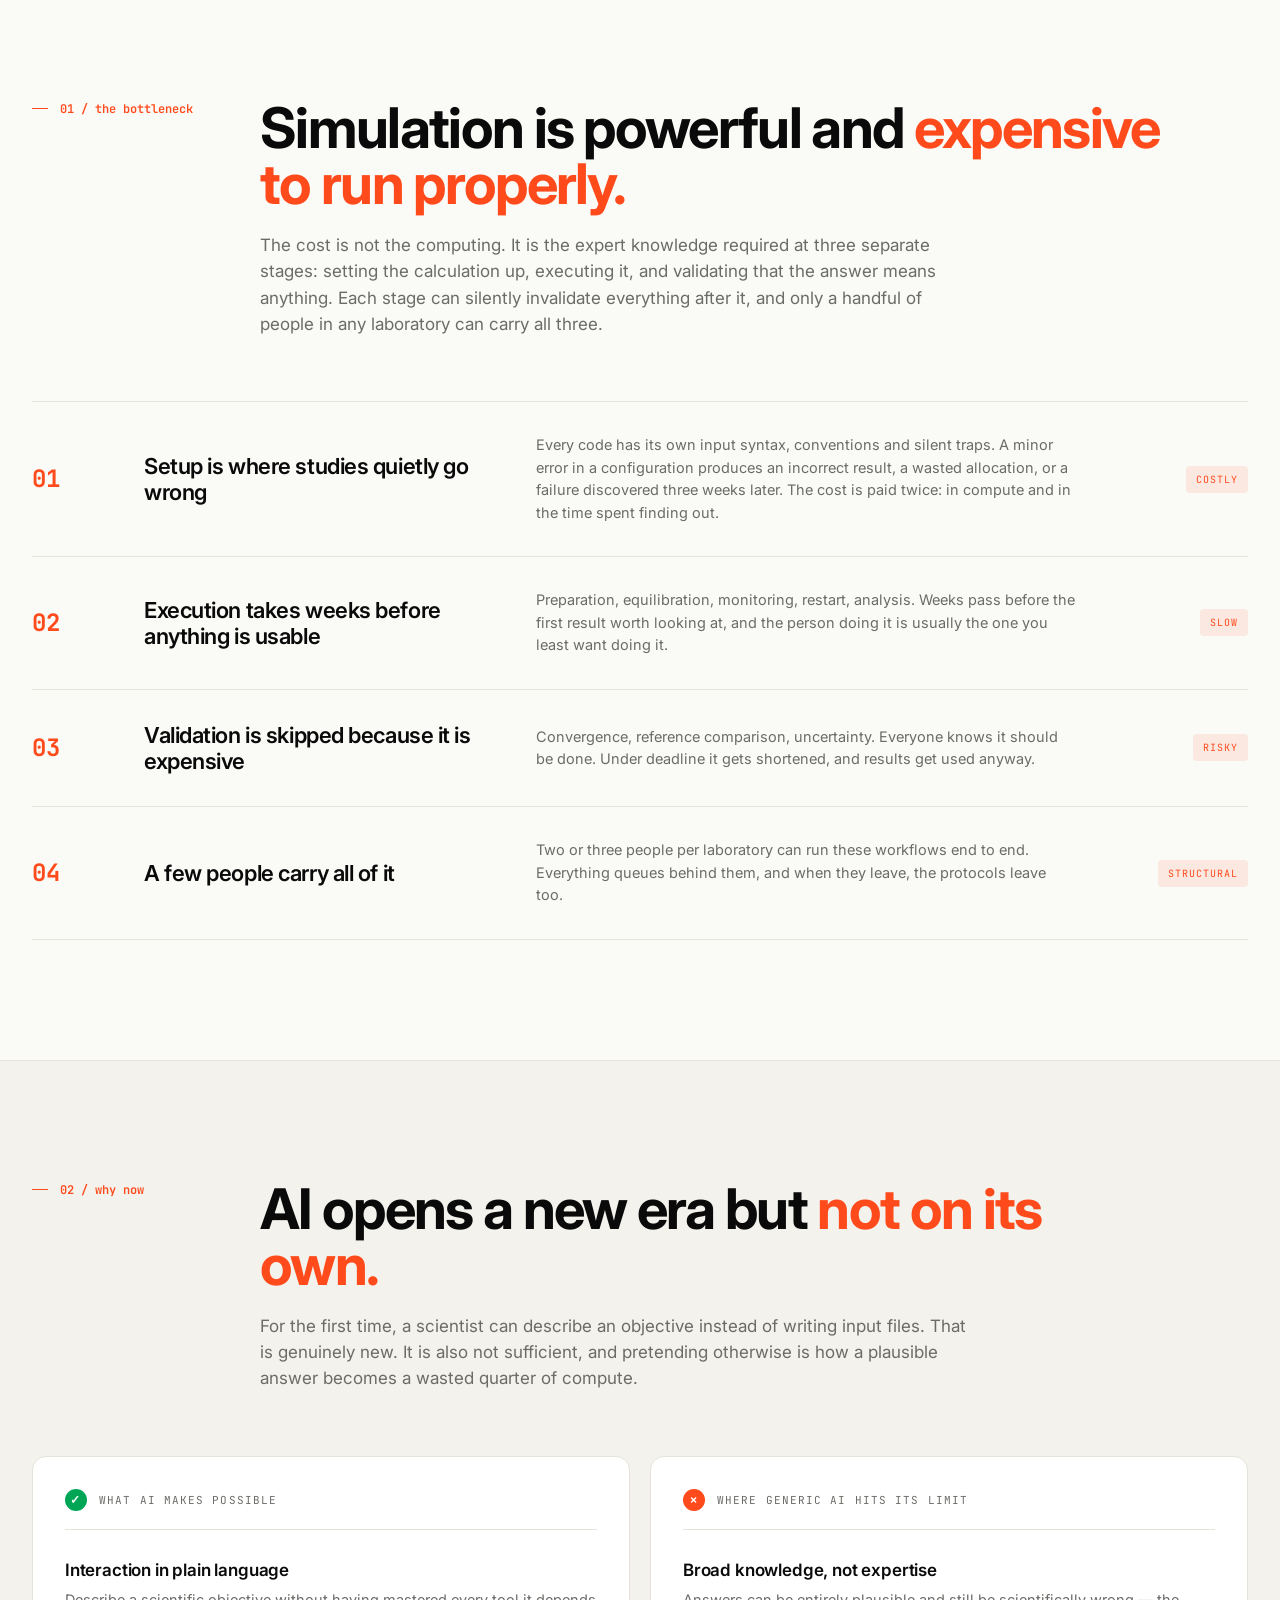
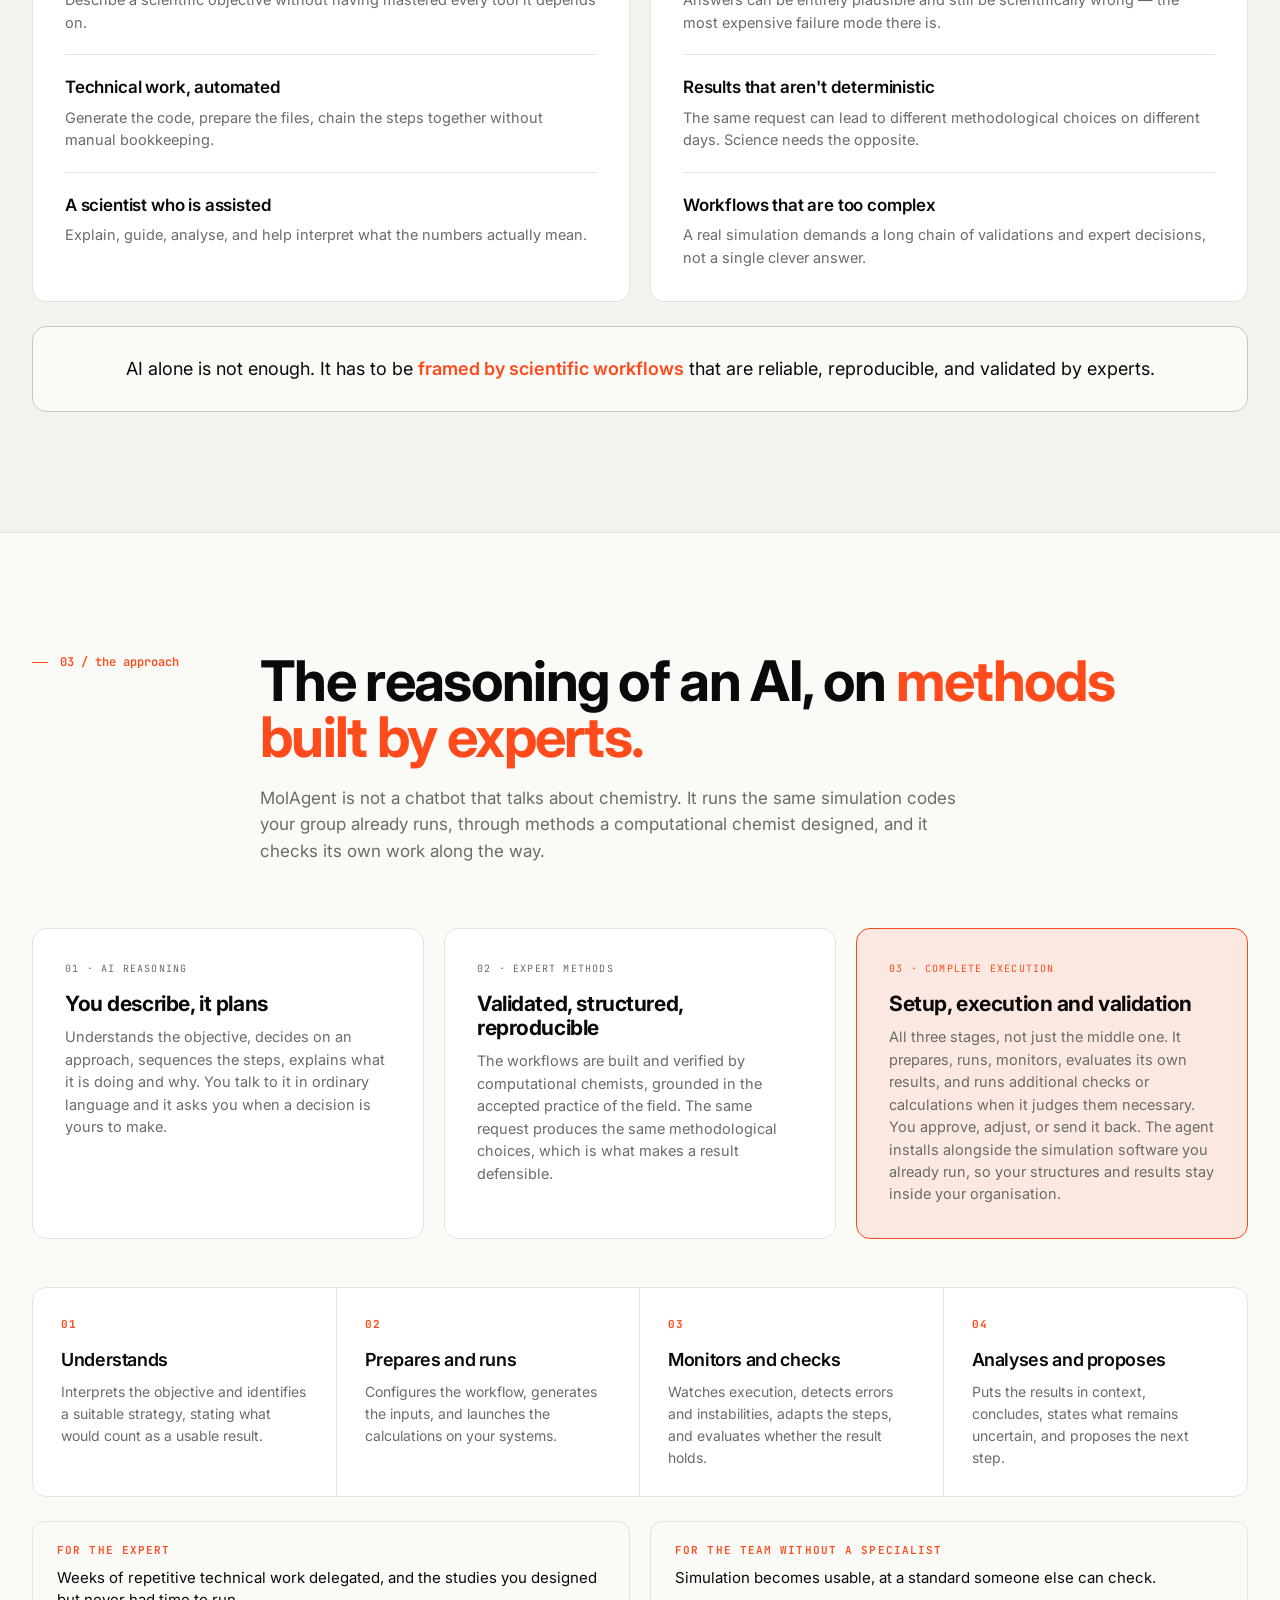
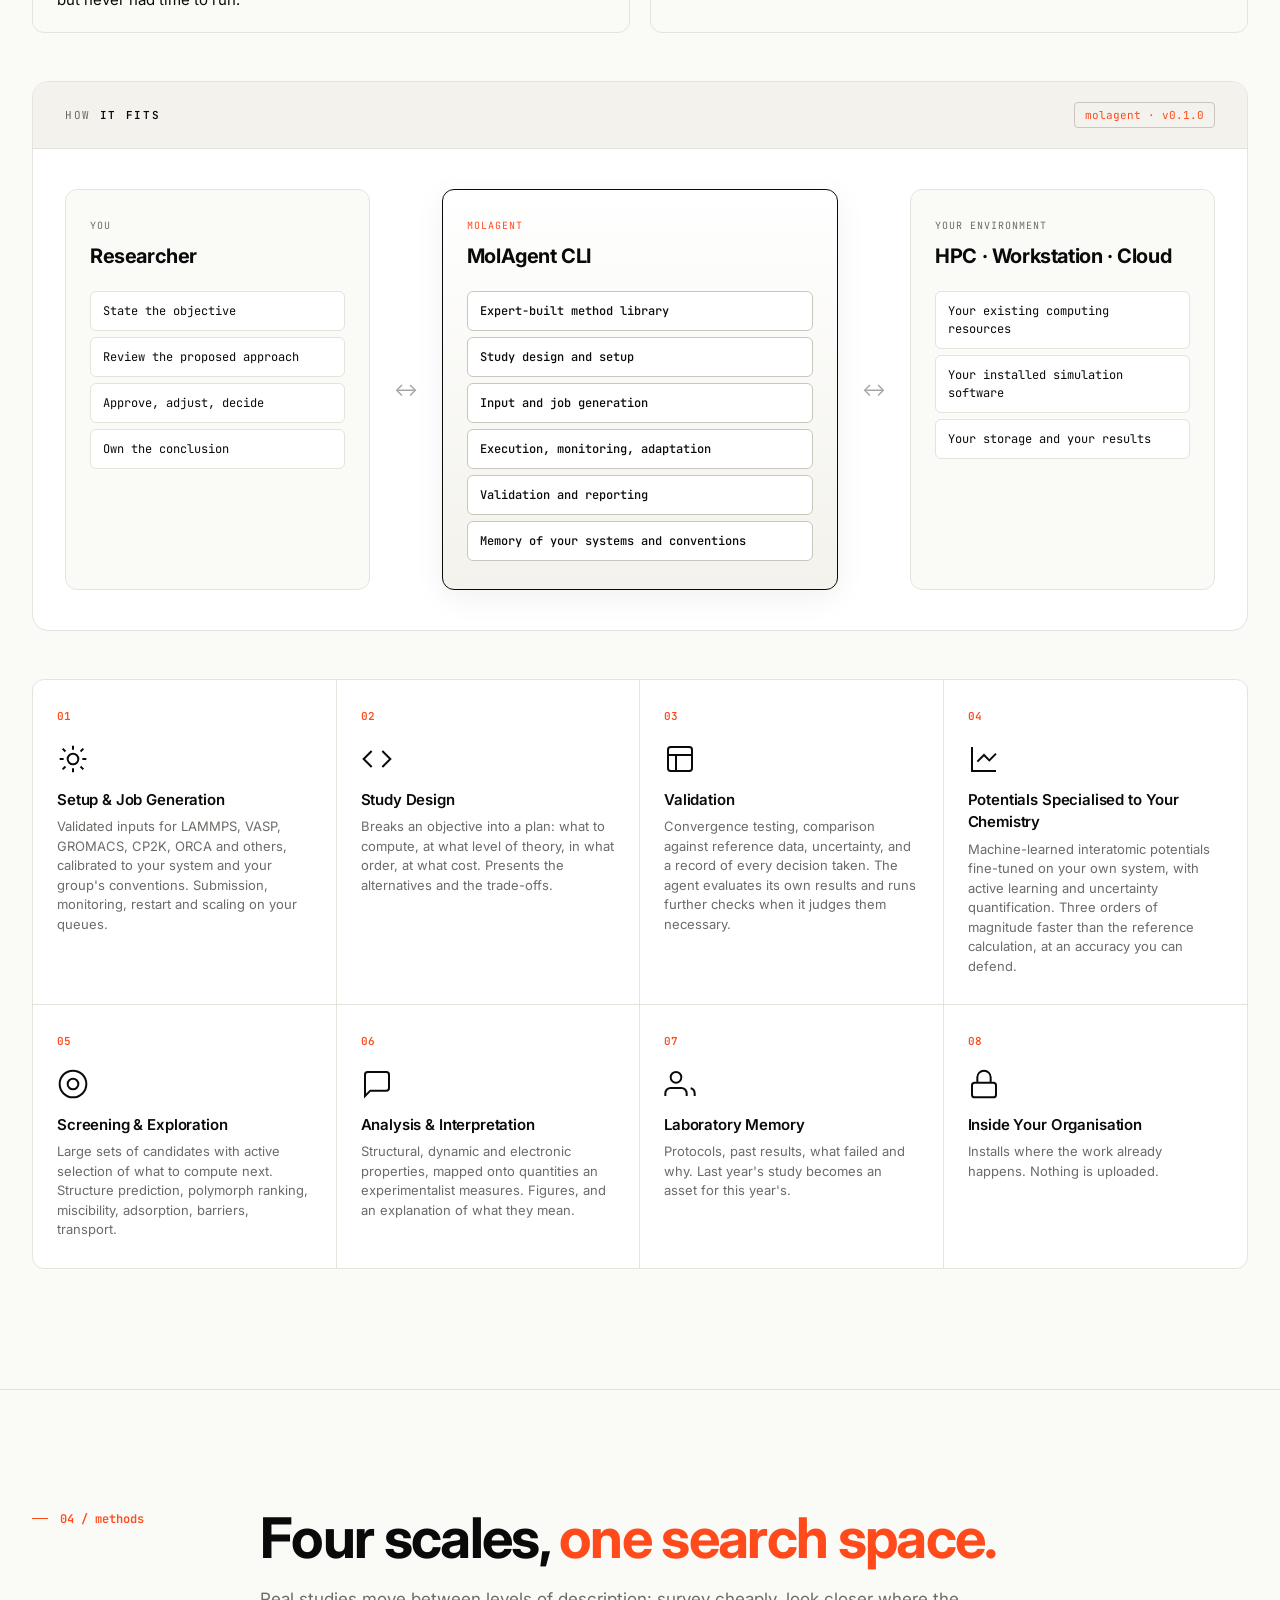
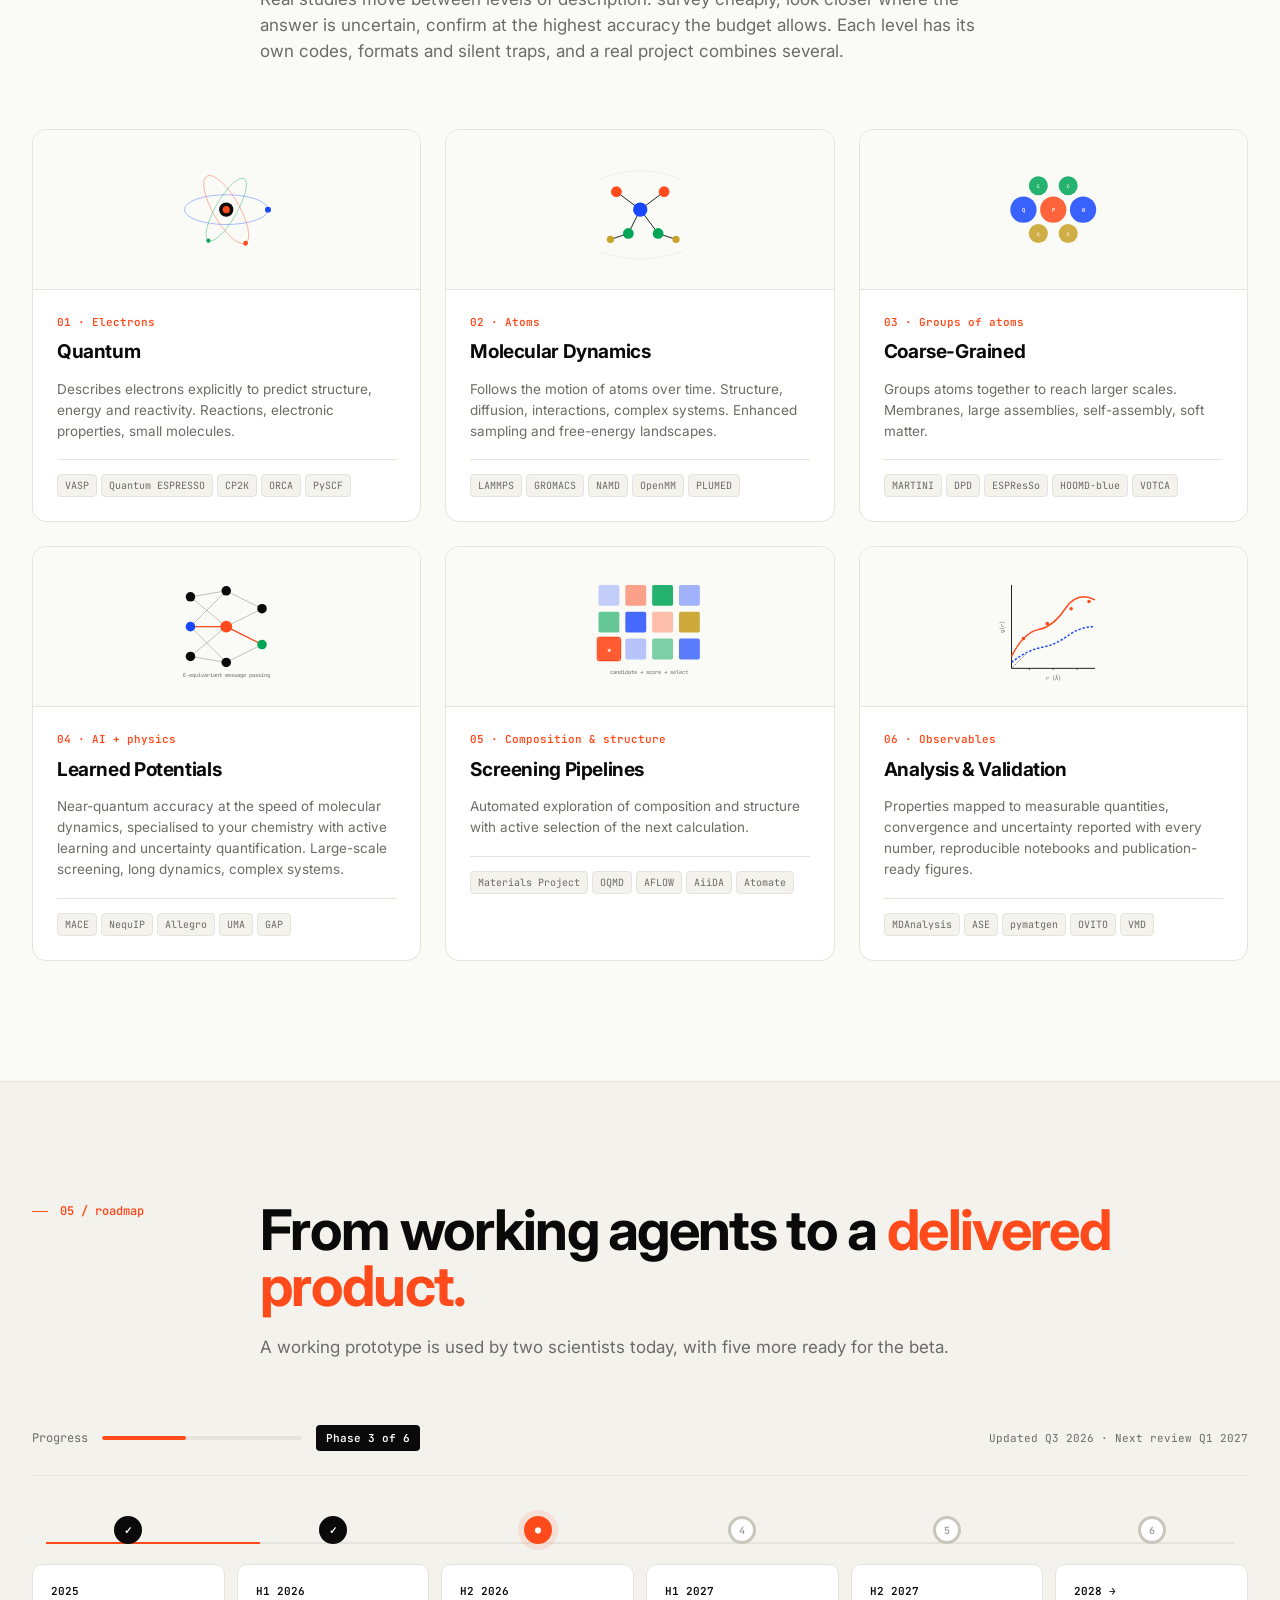
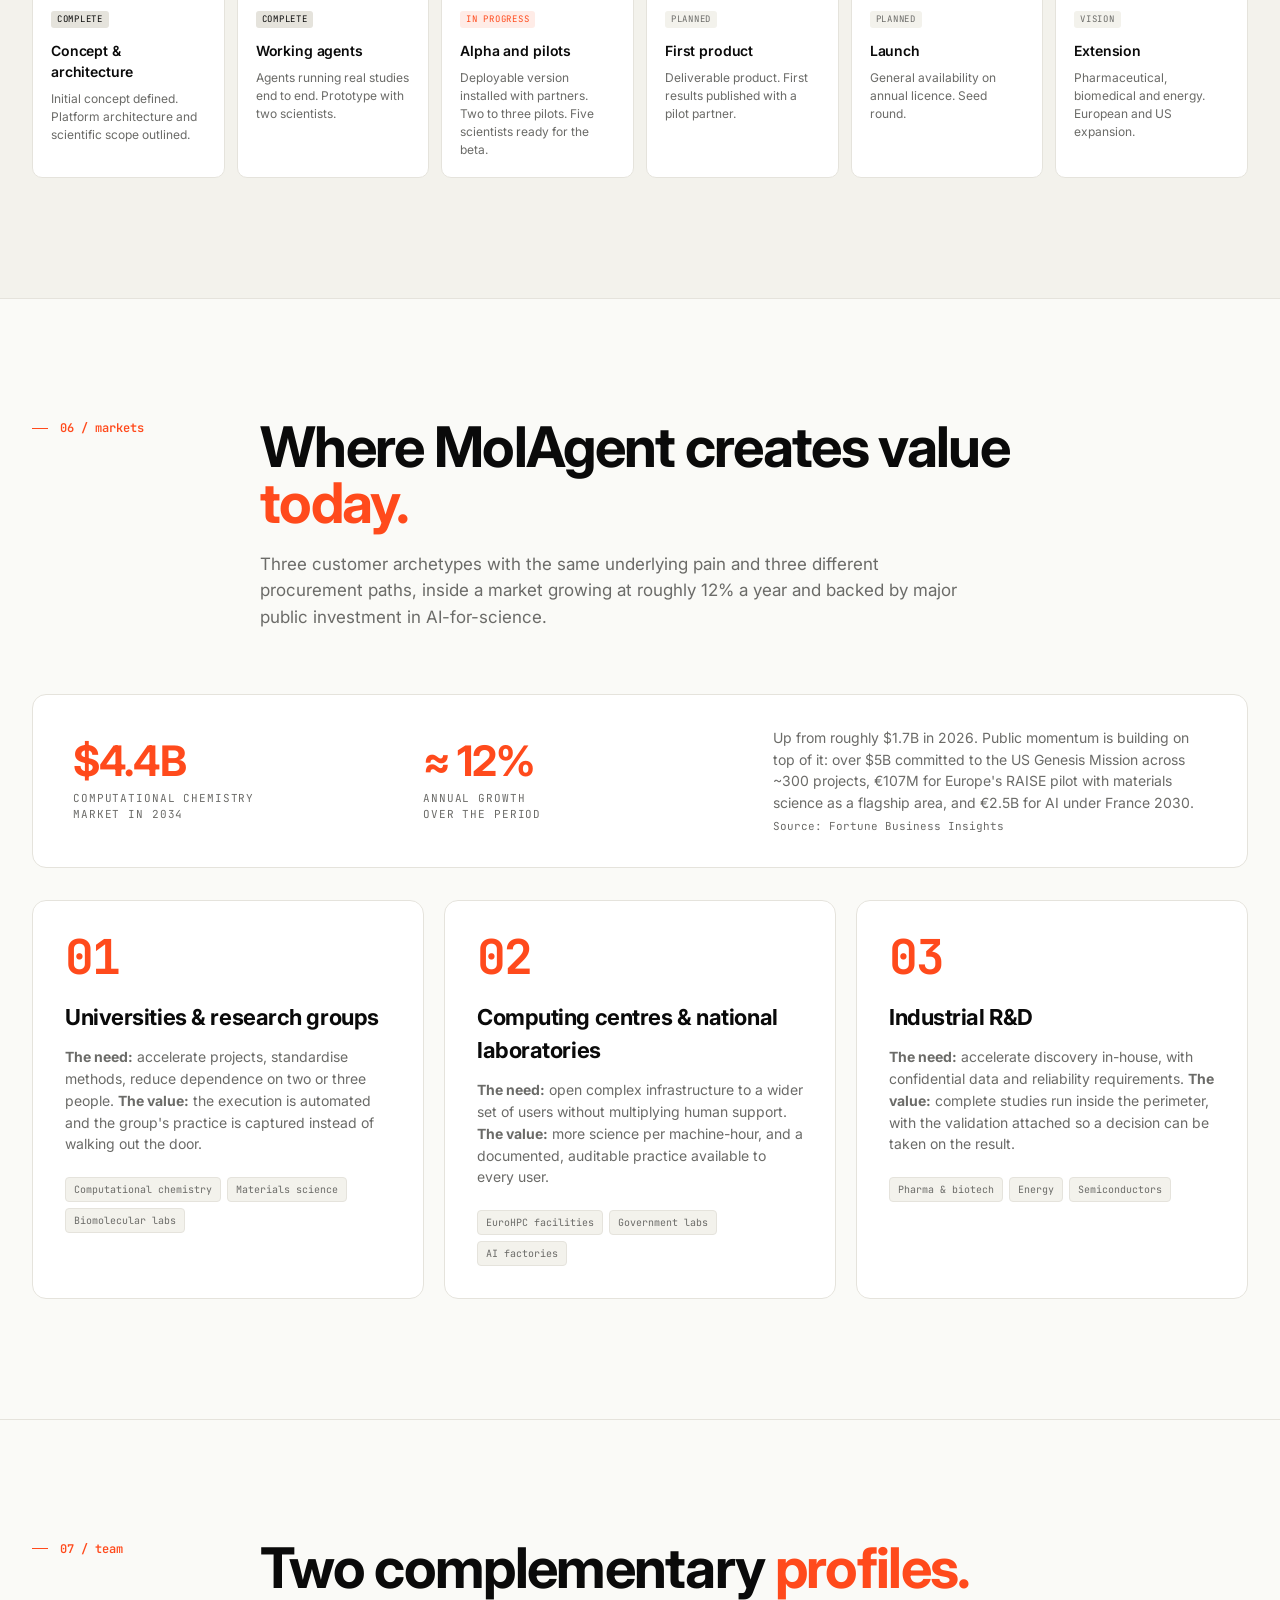
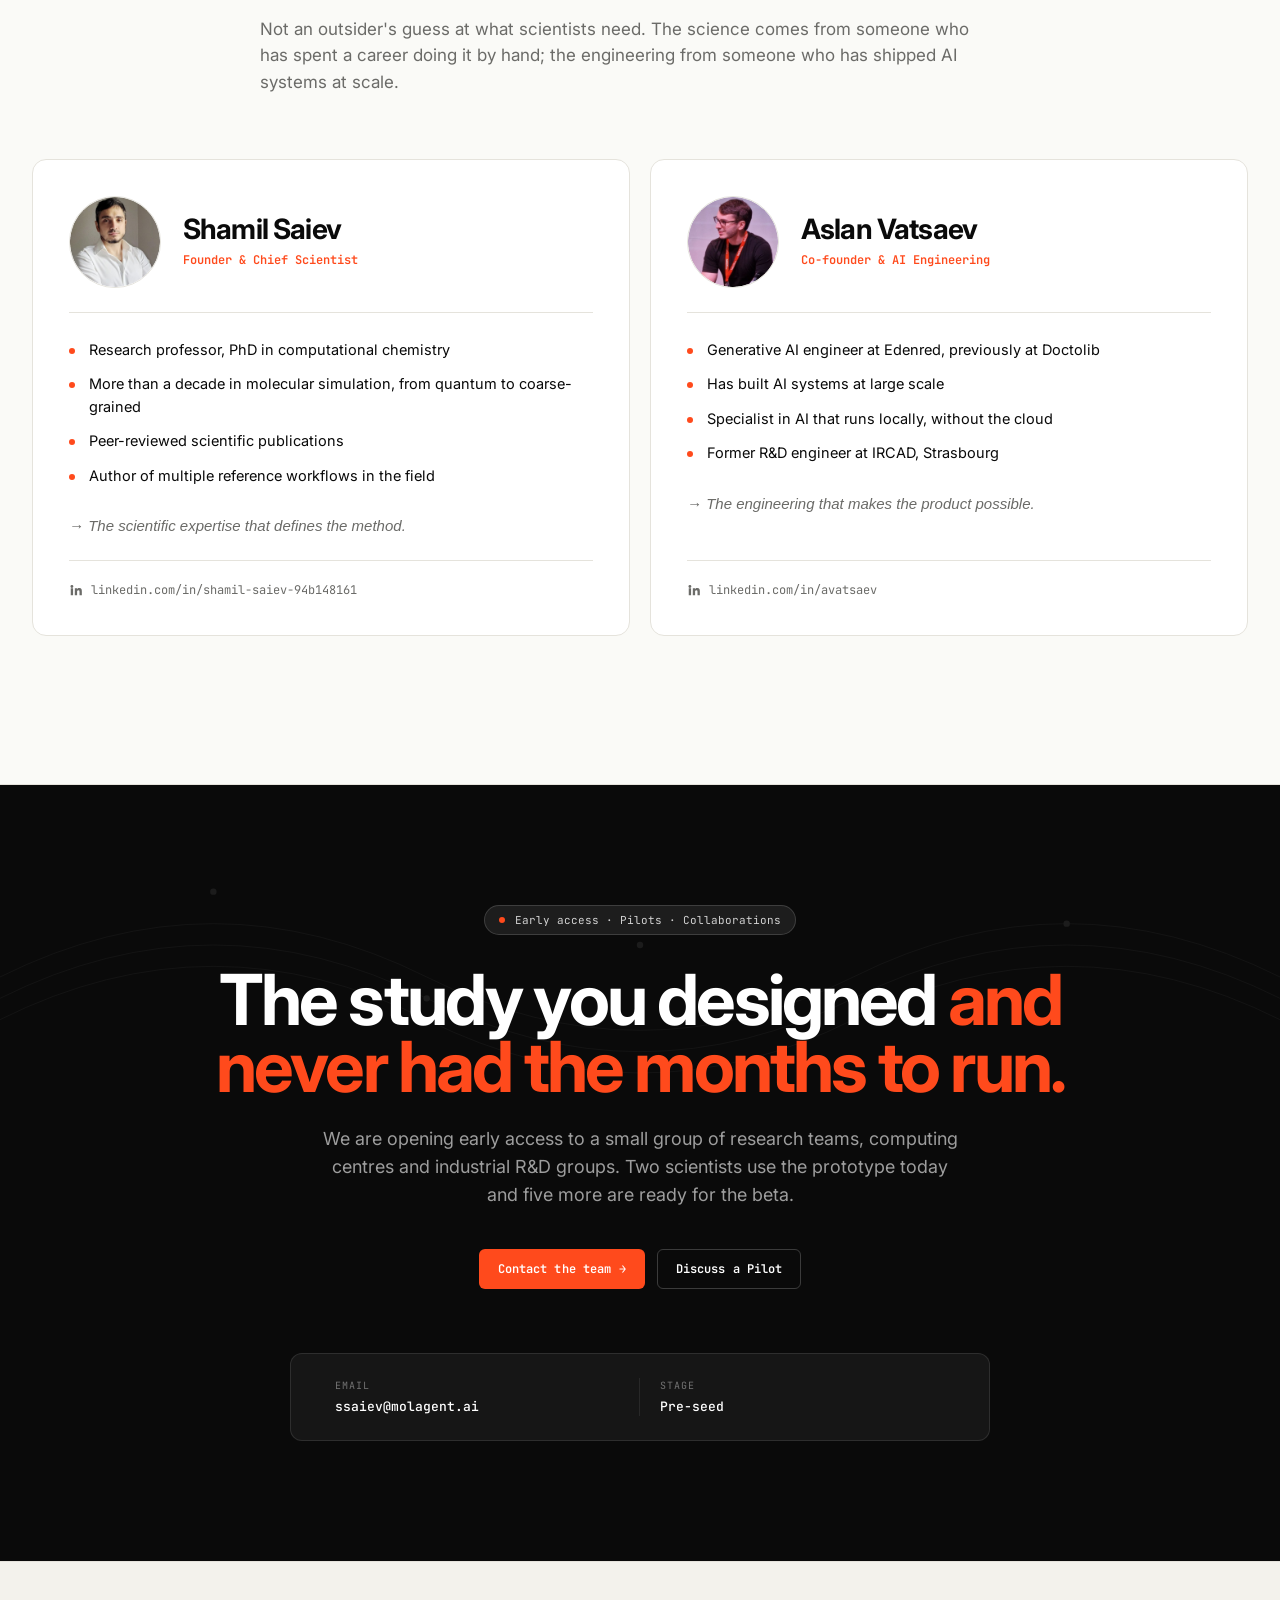
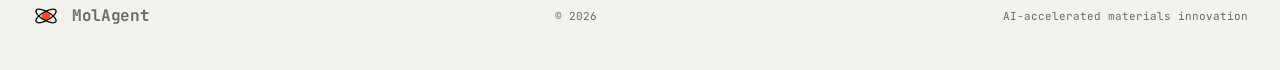
==== commit 19454d3a: "Change project title and description in index.html Updated project title and description for clarity" ====
--- a/index.html
+++ b/index.html
@@ -2439,8 +2439,8 @@
         <div class="rm-card">
           <div class="rm-date">2025</div>
           <span class="rm-status done">Complete</span>
-          <div class="rm-title">Foundation</div>
-          <div class="rm-text">Architecture defined. First methods designed.</div>
+          <div class="rm-title">Concept & architecture</div>
+          <div class="rm-text">Initial concept defined. Platform architecture and scientific scope outlined.</div>
         </div>
       </div>
 
